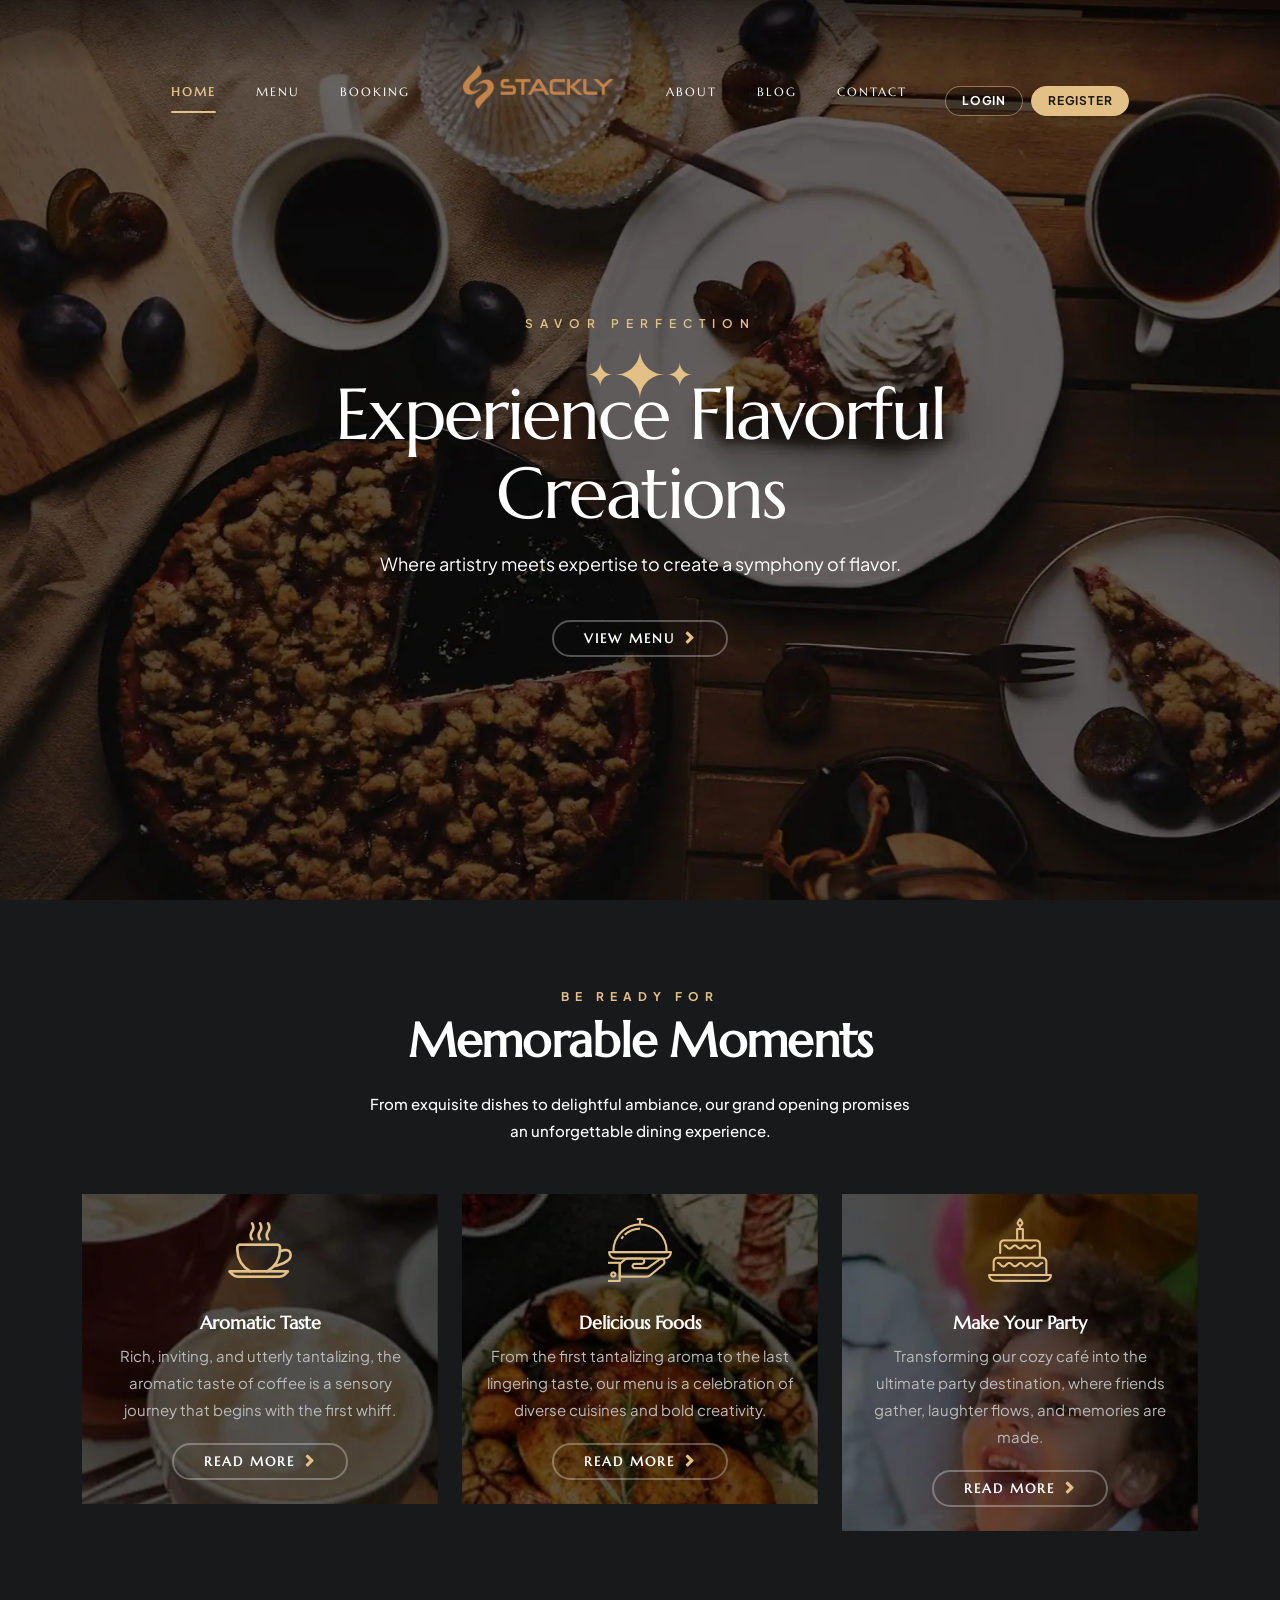
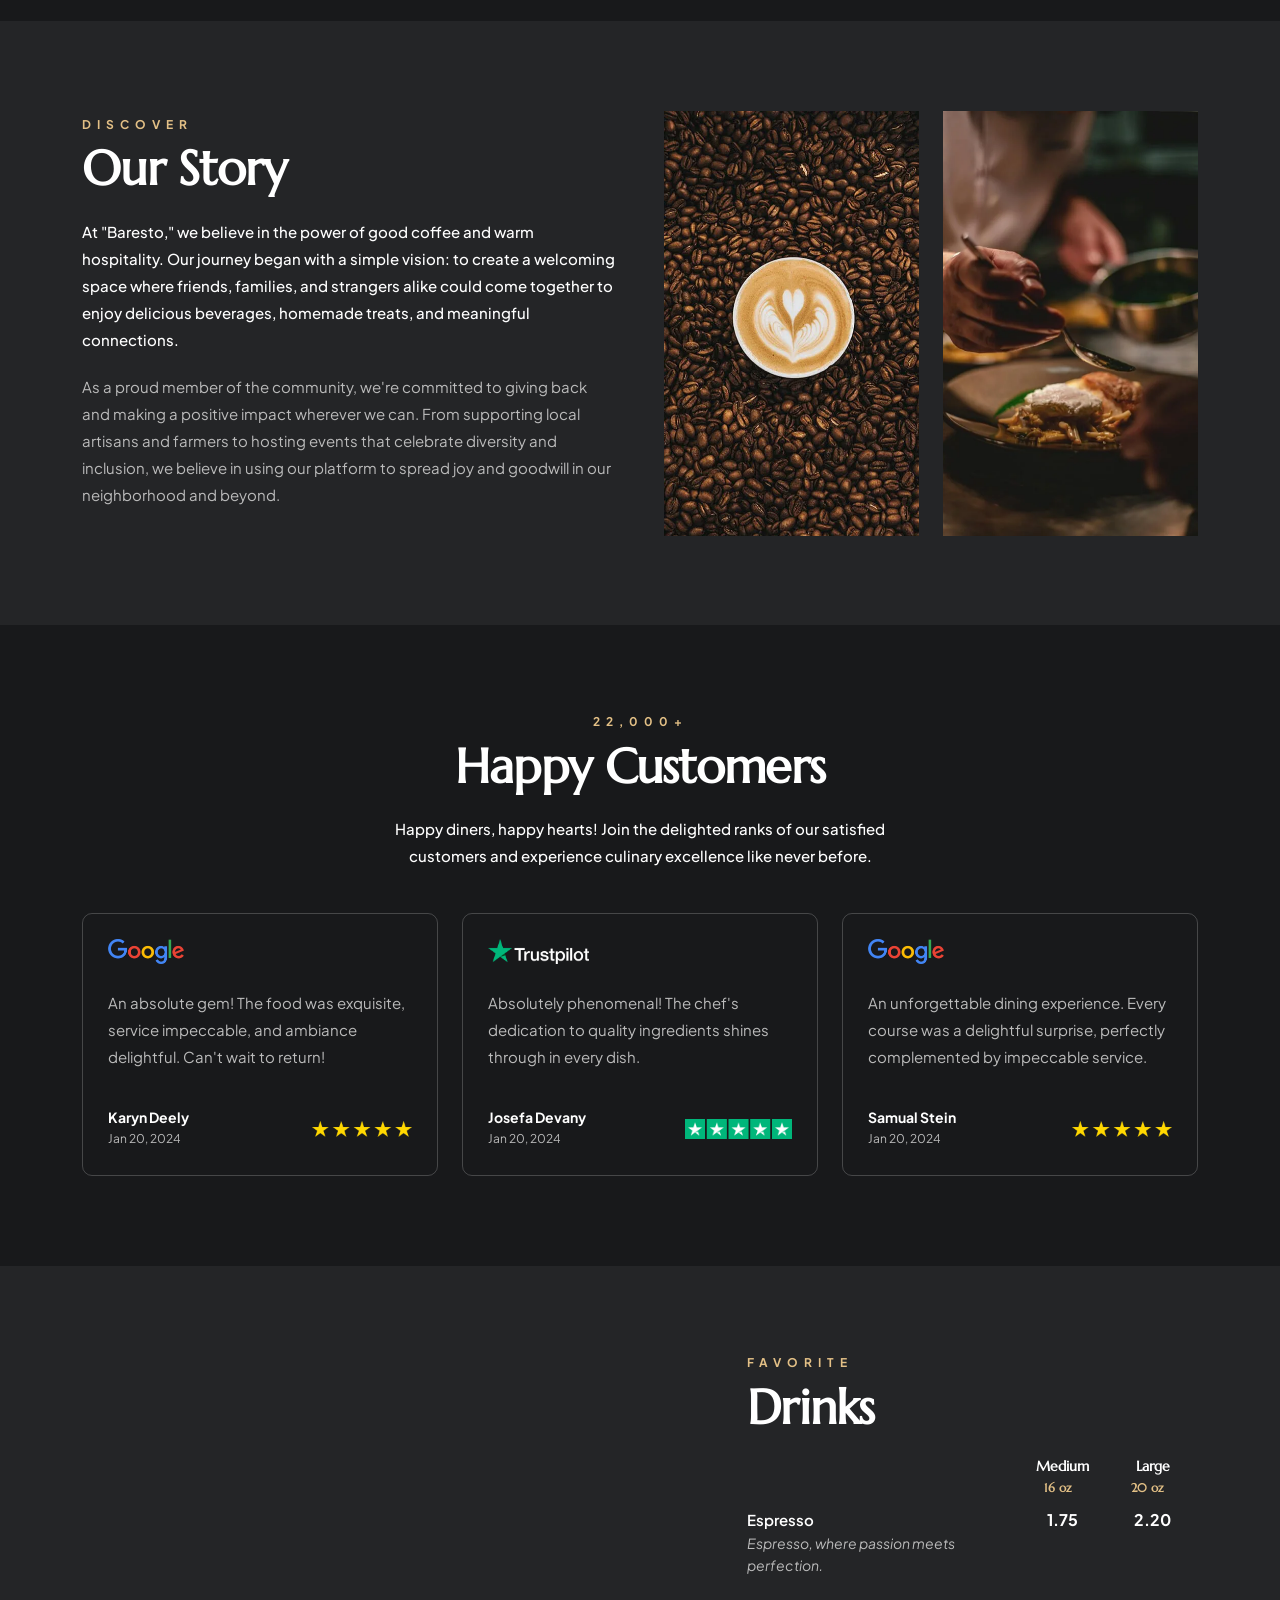
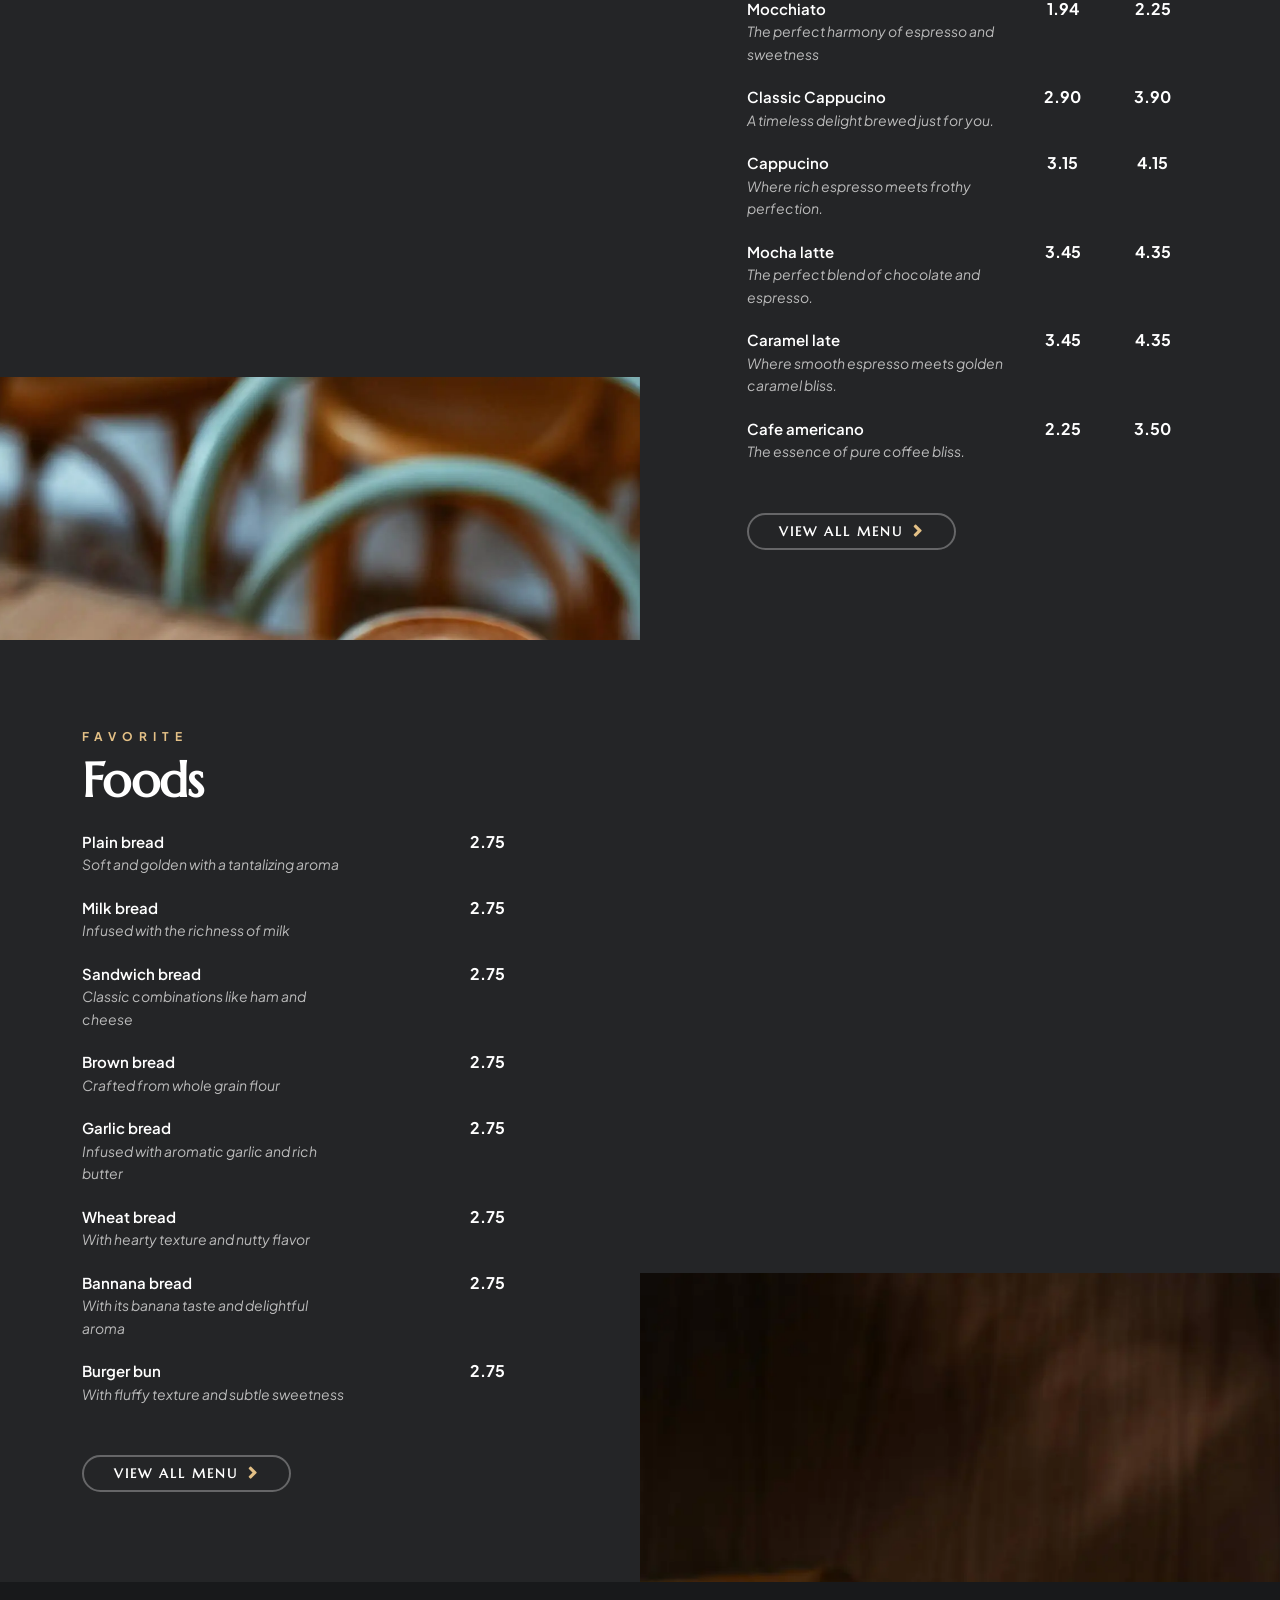
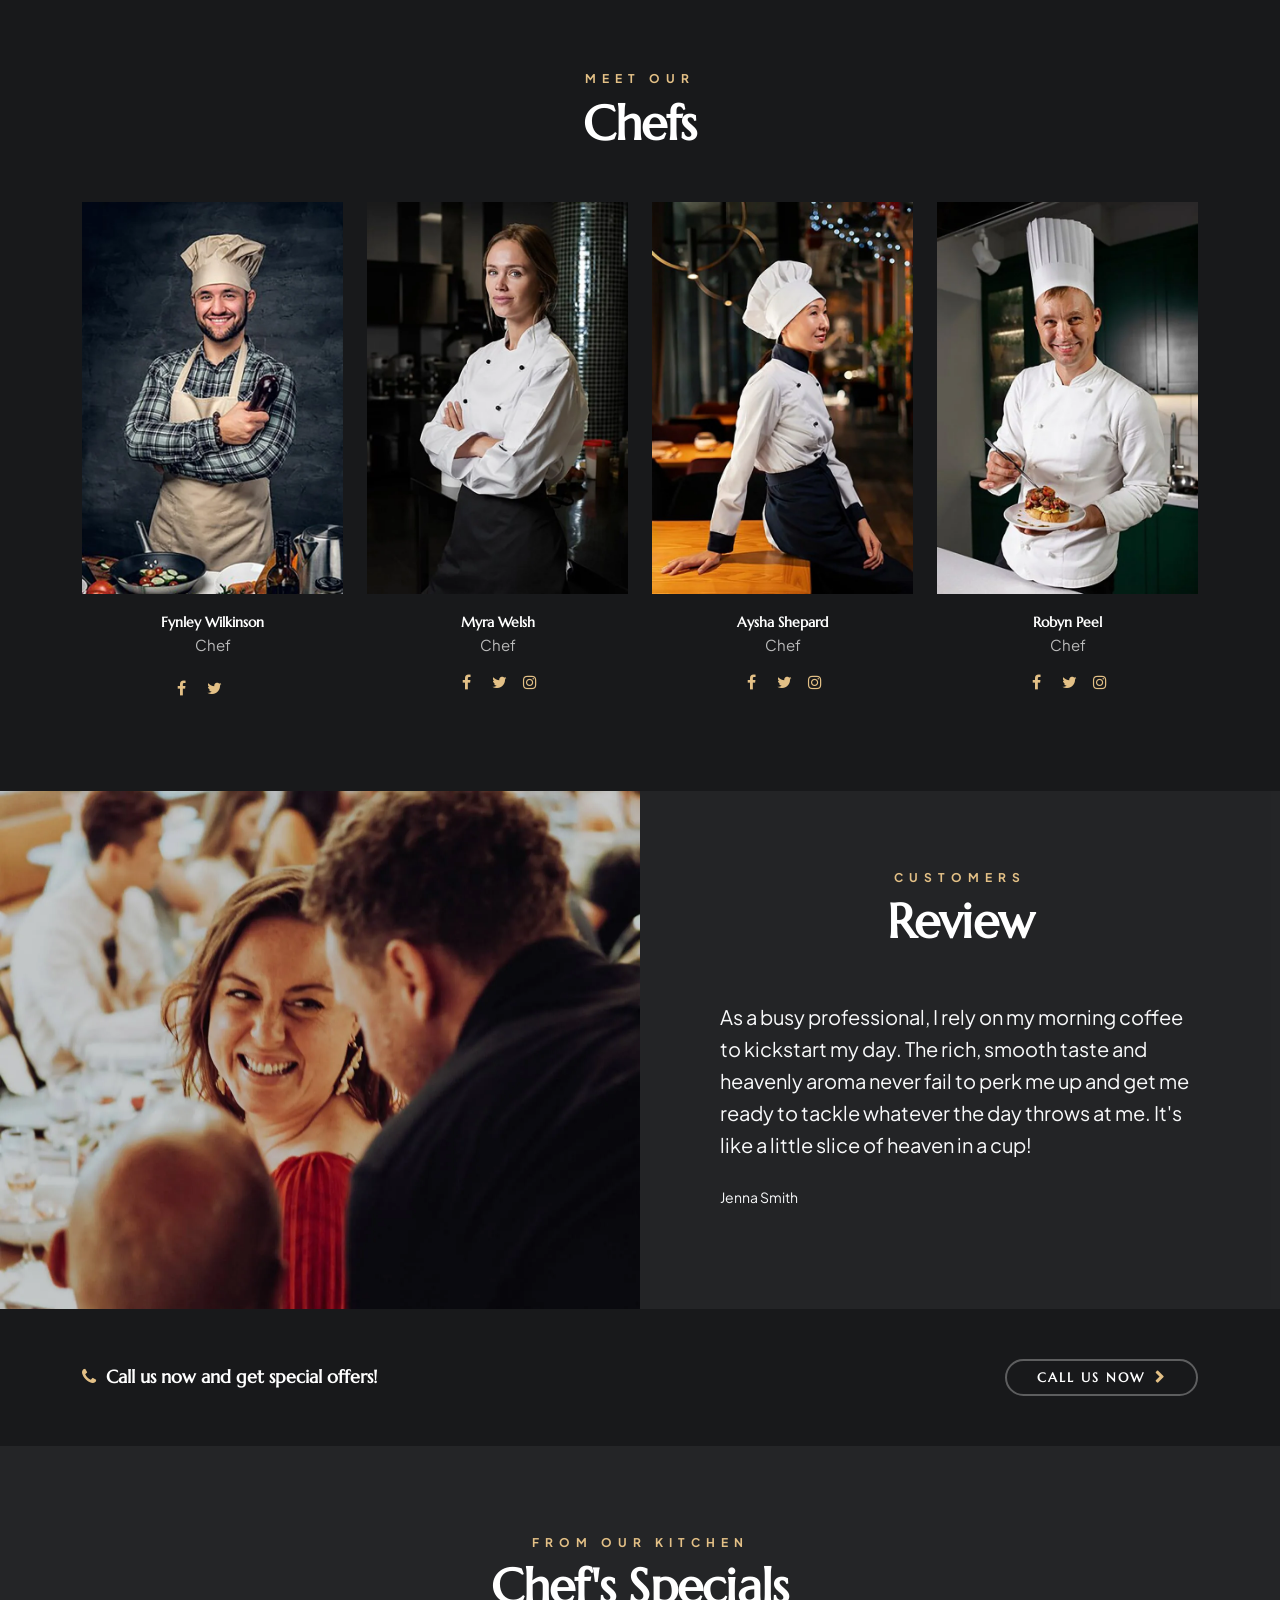
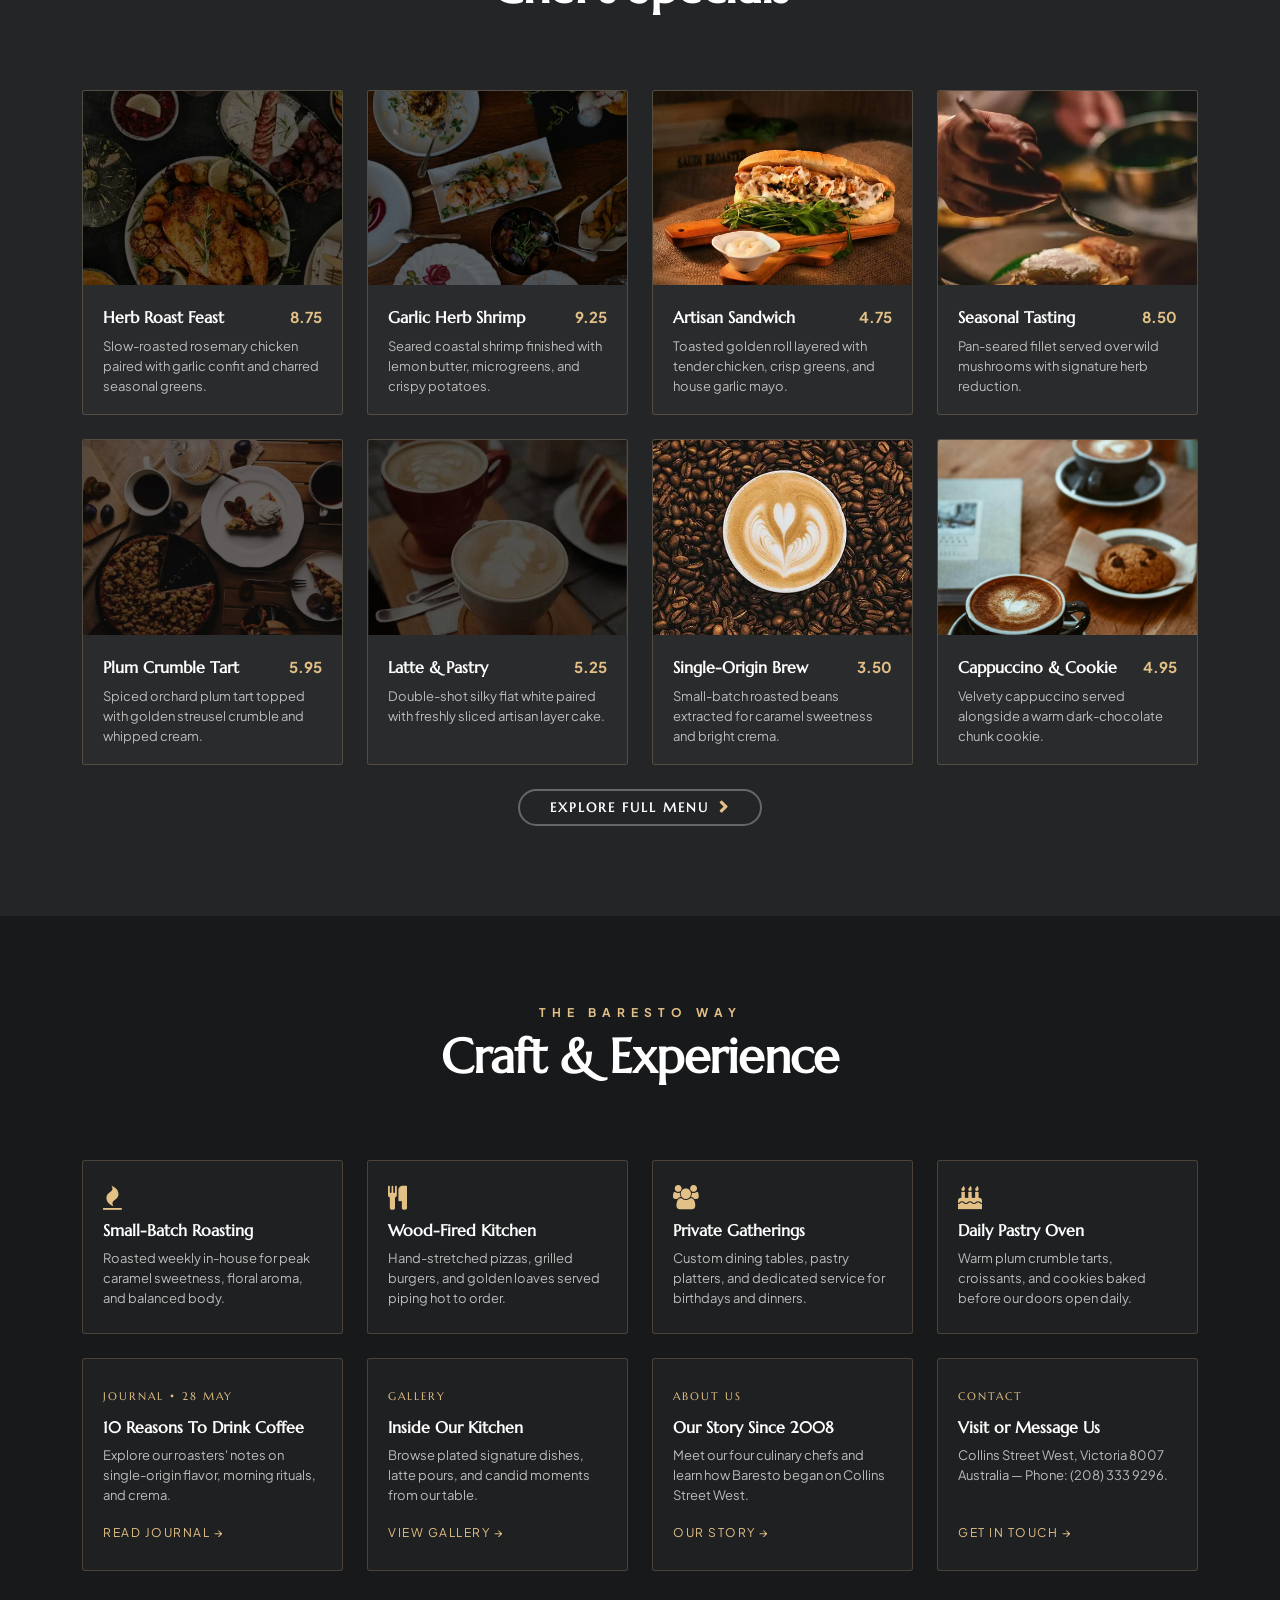
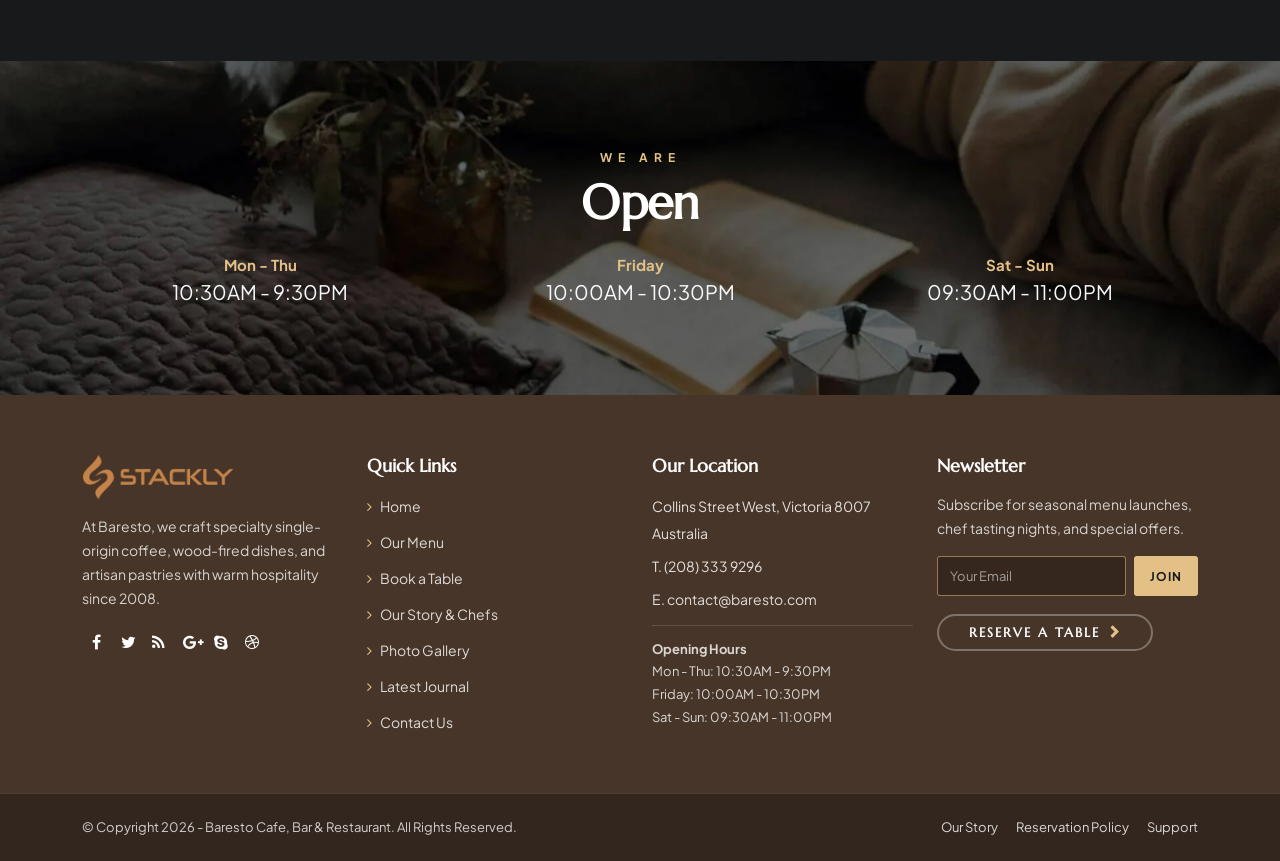
==== index.html @ f7b606c1 "Initial commit: Stackly Restaurant & Cafe website" ====
<!DOCTYPE html><html lang="en"><head>
    <meta charset="utf-8">
    <link rel="icon" href="images/icon.webp" type="image/webp" sizes="16x16">
    <title>Baresto - Cafe, Bar &amp; Restaurant Website Template</title>
    <meta name="viewport" content="width=device-width, initial-scale=1.0">
    <meta name="description" content="">
    <meta name="keywords" content="">
    <meta name="author" content="">

    <!-- CSS Files
    ================================================== -->
    <link rel="stylesheet" href="css/bootstrap.css" type="text/css">
    <link rel="stylesheet" href="css/plugins.css" type="text/css">
    <link rel="stylesheet" href="css/style.css" type="text/css">    
    <link rel="stylesheet" href="css/coloring.css" type="text/css">

    <!-- css for scheme color -->
    <link rel="stylesheet" href="css/cream.css" type="text/css" id="colors">

    <!-- custom css -->
    <link rel="stylesheet" href="css/03_custom.css" type="text/css">

    <!-- Slider Revolution Stylesheet -->
    <link rel="stylesheet" type="text/css" href="css/settings.css">
    <link rel="stylesheet" type="text/css" href="css/layers.css">
    <link rel="stylesheet" type="text/css" href="css/navigation.css">
    <link rel="stylesheet" type="text/css" href="css/rev-settings.css">

    <style>
        .special-card {
            border: 1px solid rgba(227, 192, 134, 0.22);
            background: rgba(255, 255, 255, 0.03);
            border-radius: 3px;
            overflow: hidden;
            height: 100%;
            display: flex;
            flex-direction: column;
        }

        .special-card img {
            width: 100%;
            aspect-ratio: 4 / 3;
            object-fit: cover;
            display: block;
        }

        .special-card .special-body {
            padding: 18px 20px;
            flex: 1;
        }

        .special-card .special-top {
            display: flex;
            justify-content: space-between;
            align-items: baseline;
            gap: 10px;
            margin-bottom: 6px;
        }

        .special-card h4 {
            color: #ffffff;
            font-size: 16px;
            margin: 0;
        }

        .special-card .special-price {
            color: var(--primary-color);
            font-weight: 700;
            font-size: 15px;
            white-space: nowrap;
        }

        .special-card p {
            margin: 0;
            font-size: 13px;
            line-height: 1.55;
        }

        .highlight-card {
            border: 1px solid rgba(227, 192, 134, 0.22);
            background: rgba(255, 255, 255, 0.03);
            border-radius: 3px;
            padding: 24px 20px;
            height: 100%;
            display: flex;
            flex-direction: column;
            justify-content: space-between;
        }

        .highlight-card i {
            font-size: 24px;
            color: var(--primary-color);
            margin-bottom: 12px;
            display: inline-block;
        }

        .highlight-card .highlight-tag {
            font-family: var(--title-font);
            font-size: 11px;
            letter-spacing: 2px;
            text-transform: uppercase;
            color: var(--primary-color);
            margin-bottom: 8px;
        }

        .highlight-card h4 {
            color: #ffffff;
            font-size: 16px;
            margin-bottom: 8px;
        }

        .highlight-card p {
            margin: 0;
            font-size: 13px;
            line-height: 1.55;
        }

        .highlight-card a.highlight-link {
            margin-top: 14px;
            display: inline-block;
            color: var(--primary-color);
            font-size: 12px;
            text-transform: uppercase;
            letter-spacing: 1.5px;
            text-decoration: none;
        }
    </style>

</head>

<body class="dark-scheme">

    <div id="wrapper">

        <!-- header begin -->
        <header class="header_center">

            <div class="container">
                <div class="row">
                    <div class="col-lg-12">
                        <!-- logo begin -->
                        <div id="logo">
                            <a href="index.html">
                                <img class="logo logo_dark_bg" src="images/logo.webp" alt="">
                                <img class="logo logo_light_bg" src="images/logo.webp" alt="">
                            </a>
                        </div>
                        <!-- logo close -->

                        <!-- small button begin -->
                        <span id="menu-btn"></span>
                        <!-- small button close -->

                        <!-- mainmenu begin -->
                        <nav>
                            <ul id="mainmenu">
                                <li><a href="index.html" class="active" aria-current="page">Home</a></li>
                                <li><a href="menu.html">menu</a></li>
                                <li><a href="booking.html">Booking</a></li>
                                <li><a href="about.html">About</a>
                                    <ul>
                                        <li><a href="about.html">About</a></li>
                                        <li><a href="gallery.html">Gallery</a></li>
                                    </ul>
                                </li>
                                <li><a href="blog.html">Blog</a></li>
                                <li><a href="contact.html">Contact</a></li>
                            </ul>
                        </nav>
                        <div class="clearfix"></div>
                    </div>
                    <!-- mainmenu close -->

                </div>
            </div>
        </header>
        <!-- header close -->

        <!-- content begin -->
        <div id="content" class="no-bottom no-top">

            <!-- parallax section -->
            <section id="section-slider" class="fullwidthbanner-container" aria-label="section-slider">
                <div id="revolution-slider">
                    <ul>
                        <li data-transition="fade" data-slotamount="10" data-masterspeed="default" data-thumb="">
                            <!--  BACKGROUND IMAGE -->
                            <img src="images/slide-1.webp" alt="" data-bgposition="center center" data-bgfit="cover" data-bgrepeat="no-repeat" data-bgparallax="10">
                            
                            <div class="tp-caption tp-teaser-1" data-x="center" data-y="160" data-width="none" data-height="none" data-whitespace="nowrap" data-transform_in="y:100px;opacity:0;s:500;e:Power2.easeOut;" data-transform_out="opacity:0;y:-100;s:200;e:Power2.easeInOut;" data-start="500" data-splitin="none" data-splitout="none" data-responsive_offset="on">
                                <span class="id-color-2">Savor Perfection</span>
                            </div>

                            <div class="tp-caption" data-x="center" data-y="200" data-width="" data-height="none" data-whitespace="nowrap" data-transform_in="y:100px;opacity:0;s:500;e:Power2.easeOut;" data-transform_out="opacity:0;y:-100;s:400;e:Power2.easeInOut;" data-start="600" data-splitin="none" data-splitout="none" data-responsive_offset="on">
                                <img src="images/separator.webp" class="img-fluid" alt="">
                            </div>
                            
                            <div class="tp-caption tp-title-1 text-center" data-x="center" data-y="225" data-width="700" data-height="none" data-whitespace="wrap" data-transform_in="y:100px;opacity:0;s:500;e:Power2.easeOut;" data-transform_out="opacity:0;y:-100;s:400;e:Power2.easeInOut;" data-start="600" data-splitin="none" data-splitout="none" data-responsive_offset="on">
                                Experience Flavorful Creations
                            </div>

                            <div class="tp-caption text-center tp-text-1" data-x="center" data-y="400" data-width="600" data-height="none" data-whitespace="wrap" data-transform_in="y:100px;opacity:0;s:500;e:Power2.easeOut;" data-transform_out="opacity:0;y:-100;s:600;e:Power2.easeInOut;" data-start="700">
                                Where artistry meets expertise to create a symphony of flavor.
                            </div>

                            <div class="tp-caption" data-x="center" data-y="470" data-width="none" data-height="none" data-whitespace="nowrap" data-transform_in="y:100px;opacity:0;s:500;e:Power2.easeOut;" data-transform_out="opacity:0;y:-100;s:800;e:Power2.easeInOut;" data-start="800">
                                <a href="404.html" class="btn-line">View Menu</a>
                            </div>
                        </li>

                        <li data-transition="fade" data-slotamount="10" data-masterspeed="default" data-thumb="">
                            <!--  BACKGROUND IMAGE -->
                            <img src="images/slide-2.webp" alt="" data-bgposition="center center" data-bgfit="cover" data-bgrepeat="no-repeat" data-bgparallax="10">
                            
                            <div class="tp-caption tp-teaser-1" data-x="center" data-y="160" data-width="none" data-height="none" data-whitespace="nowrap" data-transform_in="y:100px;opacity:0;s:500;e:Power2.easeOut;" data-transform_out="opacity:0;y:-100;s:200;e:Power2.easeInOut;" data-start="500" data-splitin="none" data-splitout="none" data-responsive_offset="on">
                                <span class="id-color-2">Flavors to Satisfy</span>
                            </div>

                            <div class="tp-caption" data-x="center" data-y="200" data-width="" data-height="none" data-whitespace="nowrap" data-transform_in="y:100px;opacity:0;s:500;e:Power2.easeOut;" data-transform_out="opacity:0;y:-100;s:400;e:Power2.easeInOut;" data-start="600" data-splitin="none" data-splitout="none" data-responsive_offset="on">
                                <img src="images/separator.webp" class="img-fluid" alt="">
                            </div>
                            
                            <div class="tp-caption tp-title-1 text-center" data-x="center" data-y="225" data-width="700" data-height="none" data-whitespace="wrap" data-transform_in="y:100px;opacity:0;s:500;e:Power2.easeOut;" data-transform_out="opacity:0;y:-100;s:400;e:Power2.easeInOut;" data-start="600" data-splitin="none" data-splitout="none" data-responsive_offset="on">
                                Where Flavor Meets Elegance
                            </div>

                            <div class="tp-caption text-center tp-text-1" data-x="center" data-y="400" data-width="600" data-height="none" data-whitespace="wrap" data-transform_in="y:100px;opacity:0;s:500;e:Power2.easeOut;" data-transform_out="opacity:0;y:-100;s:600;e:Power2.easeInOut;" data-start="700">
                                Prepare your palate for an unforgettable dining experience.
                            </div>

                            <div class="tp-caption" data-x="center" data-y="470" data-width="none" data-height="none" data-whitespace="nowrap" data-transform_in="y:100px;opacity:0;s:500;e:Power2.easeOut;" data-transform_out="opacity:0;y:-100;s:800;e:Power2.easeInOut;" data-start="800">
                                <a href="404.html" class="btn-line">View Menu</a>
                            </div>
                        </li>
                        
                    </ul>
                </div>
            </section>
            <!-- parallax section close -->            

            <!-- section begin -->
            <section>
                <div class="container">
                    <div class="row aligns-item-center">
                        <div class="col-lg-6 offset-lg-3">
                            <div class="text-center">
                                <h5 class="uptitle wow fadeInUp">Be ready for</h5>
                                <h2 class="wow fadeInUp">Memorable Moments</h2>
                                <p class="lead wow fadeInUp">From exquisite dishes to delightful ambiance, our grand opening promises an unforgettable dining experience.</p>
                                <div class="spacer-single"></div>               
                            </div>                            
                        </div>                        
                    </div>

                    <div class="row g-4 text-center">
                        <div class="col-lg-4 wow fadeInRight">
                            <div class="p-4 jarallax" data-jarallax="" data-speed="0.1">
                                <img src="images/1.webp" class="jarallax-img" alt="">
                                <img src="images/icon-1.webp" alt="">
                                <div class="spacer-single"></div>
                                <h3>Aromatic Taste</h3>
                                <p>Rich, inviting, and utterly tantalizing, the aromatic taste of coffee is a sensory journey that begins with the first whiff.</p>
                                <a href="404.html" class="btn-line">Read More</a>
                            </div>
                        </div>

                        <div class="col-lg-4 wow fadeInRight" data-wow-delay=".1s">
                            <div class="p-4 jarallax" data-jarallax="" data-speed="0.1">
                                <img src="images/2.webp" class="jarallax-img" alt="">
                                <img src="images/icon-2.webp" alt="">
                                <div class="spacer-single"></div>
                                <h3>Delicious Foods</h3>
                                <p>From the first tantalizing aroma to the last lingering taste, our menu is a celebration of diverse cuisines and bold creativity. </p>
                                <a href="404.html" class="btn-line">Read More</a>
                            </div>
                        </div>

                        <div class="col-lg-4 wow fadeInRight" data-wow-delay=".2s">
                            <div class="p-4 jarallax" data-jarallax="" data-speed="0.1">
                                <img src="images/3.webp" class="jarallax-img" alt="">
                                <img src="images/icon-3.webp" alt="">
                                <div class="spacer-single"></div>
                                <h3>Make Your Party</h3>
                                <p>Transforming our cozy café into the ultimate party destination, where friends gather, laughter flows, and memories are made.</p>
                                <a href="404.html" class="btn-line">Read More</a>
                            </div>
                        </div>
                    </div>
                </div>
            </section>
            <!-- section close -->            

            <section data-bgcolor="rgba(255, 255, 255, .05)">
                <div class="container">
                    <div class="row gx-5 align-items-center">
                        <div class="col-lg-6">
                            <h5 class="uptitle wow fadeInUp">Discover</h5>
                            <h2 class="wow fadeInUp">Our Story</h2>
                            <p class="lead wow fadeInUp">At "Baresto," we believe in the power of good coffee and warm hospitality. Our journey began with a simple vision: to create a welcoming space where friends, families, and strangers alike could come together to enjoy delicious beverages, homemade treats, and meaningful connections.</p>

                            <p class="wow fadeInUp">As a proud member of the community, we're committed to giving back and making a positive impact wherever we can. From supporting local artisans and farmers to hosting events that celebrate diversity and inclusion, we believe in using our platform to spread joy and goodwill in our neighborhood and beyond.</p>
                        </div>

                        <div class="col-lg-6">
                            <div class="row">
                                <div class="col-6">
                                    <img src="images/4.webp" class="img-fluid wow zoomIn" alt="">
                                </div>
                                <div class="col-6">
                                    <img src="images/5.webp" class="img-fluid wow zoomIn" alt="">
                                </div>
                            </div>
                        </div>   
                    </div>
                </div>
            </section>

            <section>
                <div class="container">
                    <div class="row g-4">
                        <div class="col-lg-6 offset-lg-3 text-center">
                            <h5 class="uptitle wow fadeInUp">22,000+</h5>
                            <h2 class="wow fadeInUp">Happy Customers</h2>
                            <p class="lead wow fadeInUp">Happy diners, happy hearts! Join the delighted ranks of our satisfied customers and experience culinary excellence like never before.</p>
                        </div>
                        <div class="col-lg-4 wow fadeInRight" data-wow-delay="0s">
                            <div class="de-review-app h-100">
                                <div class="d-logo">
                                    <img src="images/google.webp" class="" alt="">
                                </div>
                                <div class="d-testi">
                                    An absolute gem! The food was exquisite, service impeccable, and ambiance delightful. Can't wait to return!
                                </div>
                                <div class="d-testi-by">Karyn Deely<span>Jan 20, 2024</span></div>
                                <div class="d-stars">
                                    <img src="images/google-stars.webp" class="" alt="">
                                </div>
                            </div>
                        </div>

                        <div class="col-lg-4 wow fadeInRight" data-wow-delay=".1s">
                            <div class="de-review-app h-100">
                                <div class="d-logo">
                                    <img src="images/trustpilot.webp" class="" alt="">
                                </div>
                                <div class="d-testi">
                                    Absolutely phenomenal! The chef's dedication to quality ingredients shines through in every dish.
                                </div>
                                <div class="d-testi-by">Josefa Devany<span>Jan 20, 2024</span></div>
                                <div class="d-stars">
                                    <img src="images/trustpilot-stars.webp" class="" alt="">
                                </div>
                            </div>
                        </div>

                        <div class="col-lg-4 wow fadeInRight" data-wow-delay=".2s">
                            <div class="de-review-app h-100">
                                <div class="d-logo">
                                    <img src="images/google.webp" class="" alt="">
                                </div>
                                <div class="d-testi">
                                    An unforgettable dining experience. Every course was a delightful surprise, perfectly complemented by impeccable service.
                                </div>
                                <div class="d-testi-by">Samual Stein<span>Jan 20, 2024</span></div>
                                <div class="d-stars">
                                    <img src="images/google-stars.webp" class="" alt="">
                                </div>
                            </div>
                        </div>
                    </div>
                </div>
            </section>

            <section class="position-relative" data-bgcolor="rgba(255, 255, 255, .05)">
                <div class="container">
                    <div class="row align-items-center wow fadeInUp">
                        <div class="col-lg-5 offset-lg-7">
                            <h5 class="uptitle">Favorite</h5>
                            <h2>Drinks</h2>

                            <div class="menu-item thead">
                                <div class="c1"></div>
                                <div class="c2">Medium<span>16 oz</span></div>
                                <div class="c3">Large<span>20 oz</span></div>
                            </div>


                            <div class="menu-item">
                                <div class="c1">Espresso<span>Espresso, where passion meets perfection.</span></div>
                                <div class="c2">1.75</div>
                                <div class="c3">2.20</div>
                            </div>


                            <div class="menu-item">
                                <div class="c1">Mocchiato<span>The perfect harmony of espresso and sweetness</span></div>
                                <div class="c2">1.94</div>
                                <div class="c3">2.25</div>
                            </div>

                            <div class="menu-item">
                                <div class="c1">Classic Cappucino<span>A timeless delight brewed just for you.</span></div>
                                <div class="c2">2.90</div>
                                <div class="c3">3.90</div>
                            </div>


                            <div class="menu-item">
                                <div class="c1">Cappucino<span>Where rich espresso meets frothy perfection.</span></div>
                                <div class="c2">3.15</div>
                                <div class="c3">4.15</div>
                            </div>


                            <div class="menu-item">
                                <div class="c1">Mocha latte<span>The perfect blend of chocolate and espresso.</span></div>
                                <div class="c2">3.45</div>
                                <div class="c3">4.35</div>
                            </div>


                            <div class="menu-item">
                                <div class="c1">Caramel late<span>Where smooth espresso meets golden caramel bliss.</span></div>
                                <div class="c2">3.45</div>
                                <div class="c3">4.35</div>
                            </div>


                            <div class="menu-item">
                                <div class="c1">Cafe americano<span>The essence of pure coffee bliss.</span></div>
                                <div class="c2">2.25</div>
                                <div class="c3">3.50</div>
                            </div>

                            <div class="spacer-single"></div>

                            <a href="404.html" class="btn-line">View All Menu</a>
                        </div>
                    </div>
                </div>

                <div class="image-container col-lg-6 h-100 top-0 jarallax" data-speed="-.2">
                    <img src="images/bg-side-1.webp" class="jarallax-img" alt="">
                </div>
            </section>

            <section class="position-relative" data-bgcolor="rgba(255, 255, 255, .05)">
                <div class="container">
                    <div class="row align-items-center wow fadeInUp">
                        <div class="col-lg-5">
                            <h5 class="uptitle">Favorite</h5>
                            <h2>Foods</h2>

                            <div class="menu-item">
                                <div class="c1">Plain bread<span>Soft and golden with a tantalizing aroma</span></div>
                                <div class="c2"></div>
                                <div class="c3">2.75</div>
                            </div>


                            <div class="menu-item">
                                <div class="c1">Milk bread<span>Infused with the richness of milk</span></div>
                                <div class="c2"></div>
                                <div class="c3">2.75</div>
                            </div>


                            <div class="menu-item">
                                <div class="c1">Sandwich bread<span>Classic combinations like ham and cheese</span></div>
                                <div class="c2"></div>
                                <div class="c3">2.75</div>
                            </div>


                            <div class="menu-item">
                                <div class="c1">Brown bread<span>Crafted from whole grain flour</span></div>
                                <div class="c2"></div>
                                <div class="c3">2.75</div>
                            </div>


                            <div class="menu-item">
                                <div class="c1">Garlic bread<span>Infused with aromatic garlic and rich butter</span></div>
                                <div class="c2"></div>
                                <div class="c3">2.75</div>
                            </div>


                            <div class="menu-item">
                                <div class="c1">Wheat bread<span>With hearty texture and nutty flavor</span></div>
                                <div class="c2"></div>
                                <div class="c3">2.75</div>
                            </div>


                            <div class="menu-item">
                                <div class="c1">Bannana bread<span>With its banana taste and delightful aroma</span></div>
                                <div class="c2"></div>
                                <div class="c3">2.75</div>
                            </div>

                            <div class="menu-item">
                                <div class="c1">Burger bun<span>With fluffy texture and subtle sweetness</span></div>
                                <div class="c2"></div>
                                <div class="c3">2.75</div>
                            </div>

                            <div class="spacer-single"></div>

                            <a href="404.html" class="btn-line">View All Menu</a>
                        </div>
                    </div>
                </div>

                <div class="image-container col-lg-6 offset-lg-6 h-100 top-0 jarallax" data-speed="-.2">
                    <img src="images/bg-side-2.webp" class="jarallax-img" alt="">
                </div>
            </section>

            <section>
                <div class="container">
                    <div class="row">
                        <div class="col-lg-12">
                            <div class="text-center">
                                <h5 class="uptitle wow fadeInUp">Meet Our</h5>
                                <h2 class="wow fadeInUp">Chefs</h2>
                                <div class="spacer-single"></div>
                            </div>
                        </div>
                        <div class="col-lg-3 col-md-6 text-center mb-sm-20 wow fadeInRight" data-wow-delay="0s">
                            <div class="position-relative overflow-hidden mb20">
                                <img src="images/1_1.webp" class="img-fluid position-relative z-index-1000" alt="">
                            </div>
                            <h4 class="mb-0">Fynley Wilkinson</h4>
                            <div>Chef</div>
                            <div class="social-icons s2 mt-2">
                                <a href="404.html"><i class="fa fa-facebook"></i></a>
                                <a href="404.html"><i class="fa fa-twitter"></i></a>
                                <a href="404.html"><i class="fa fa-discord"></i></a>
                            </div>
                        </div>

                        <div class="col-lg-3 col-md-6 text-center mb-sm-20 wow fadeInRight" data-wow-delay=".1s">
                            <div class="position-relative overflow-hidden mb20">
                                <img src="images/2_1.webp" class="img-fluid position-relative z-index-1000" alt="">
                            </div>
                            <h4 class="mb-0">Myra Welsh</h4>
                            <div>Chef</div>
                            <div class="social-icons s2 mt-2">
                                <a href="404.html"><i class="fa fa-facebook"></i></a>
                                <a href="404.html"><i class="fa fa-twitter"></i></a>
                                <a href="404.html"><i class="fa fa-instagram"></i></a>
                            </div>
                        </div>

                        <div class="col-lg-3 col-md-6 text-center mb-sm-20 wow fadeInRight" data-wow-delay=".2s">
                            <div class="position-relative overflow-hidden mb20">
                                <img src="images/3_1.webp" class="img-fluid position-relative z-index-1000" alt="">
                            </div>
                            <h4 class="mb-0">Aysha Shepard</h4>
                            <div>Chef</div>
                            <div class="social-icons s2 mt-2">
                                <a href="404.html"><i class="fa fa-facebook"></i></a>
                                <a href="404.html"><i class="fa fa-twitter"></i></a>
                                <a href="404.html"><i class="fa fa-instagram"></i></a>
                            </div>
                        </div>

                        <div class="col-lg-3 col-md-6 text-center mb-sm-20 wow fadeInRight" data-wow-delay=".3s">
                            <div class="position-relative overflow-hidden mb20">
                                <img src="images/4_1.webp" class="img-fluid position-relative z-index-1000" alt="">
                                <div class="position-absolute start-0 bottom-0 bg-color-3 w-100 h-75 rounded-30"></div>
                            </div>
                            <h4 class="mb-0">Robyn Peel</h4>
                            <div>Chef</div>
                            <div class="social-icons s2 mt-2">
                                <a href="404.html"><i class="fa fa-facebook"></i></a>
                                <a href="404.html"><i class="fa fa-twitter"></i></a>
                                <a href="404.html"><i class="fa fa-instagram"></i></a>
                            </div>
                        </div>
                    </div>
                </div>
            </section>

            <section class="side-bg no-top no-bottom text-light" aria-label="section" data-bgcolor="rgba(255, 255, 255, .05)">
                <div class="col-lg-6 pull-right image-container jarallax">
                    <img src="images/bg-side-3.webp" class="jarallax-img" alt="">
                </div>

                <div class="container-fluid">
                    <div class="row-fluid">
                        <div class="col-lg-6 offset-lg-6">
                            <div class="padding80">
                                <div class="text-center">
                                    <h5 class="uptitle wow fadeInUp">Customers</h5>
                                    <h2 class="wow fadeInUp">Review</h2>
                                    <div class="spacer-single"></div>
                                </div>
                                <blockquote>
                                    As a busy professional, I rely on my morning coffee to kickstart my day. The rich, smooth taste and heavenly aroma never fail to perk me up and get me ready to tackle whatever the day throws at me. It's like a little slice of heaven in a cup!
                                    <span>Jenna Smith</span>
                                </blockquote>
                            </div>
                        </div>
                    </div>
                </div>
            </section>

            <!-- section begin -->
            <section id="cta" aria-label="cta" class="call-to-action">
                <div class="container">
                    <div class="row g-4 align-items-center">
                        <div class="col-lg-9 text-lg-start text-sm-center wow fadeIn">
                            <h3><i class="id-color fa fa-phone mr10"></i>Call us now and get special offers!</h3>
                        </div>

                        <div class="col-lg-3 text-lg-end text-sm-center wow fadeIn" data-wow-delay=".2s">
                            <a href="404.html" class="btn-line">Call Us Now</a>
                        </div>
                    </div>
                </div>
            </section>
            <!-- section close -->

            <!-- chef specials section begin -->
            <section data-bgcolor="rgba(255, 255, 255, .05)">
                <div class="container">
                    <div class="row g-4">
                        <div class="col-lg-12 text-center">
                            <h5 class="uptitle">From Our Kitchen</h5>
                            <h2>Chef's Specials</h2>
                            <div class="spacer-single"></div>
                        </div>

                        <div class="col-lg-3 col-md-6">
                            <div class="special-card">
                                <img src="images/2.webp" alt="Herb-Roasted Chicken Feast">
                                <div class="special-body">
                                    <div class="special-top">
                                        <h4>Herb Roast Feast</h4>
                                        <span class="special-price">8.75</span>
                                    </div>
                                    <p>Slow-roasted rosemary chicken paired with garlic confit and charred seasonal greens.</p>
                                </div>
                            </div>
                        </div>

                        <div class="col-lg-3 col-md-6">
                            <div class="special-card">
                                <img src="images/slide-2.webp" alt="Garlic Herb Shrimp">
                                <div class="special-body">
                                    <div class="special-top">
                                        <h4>Garlic Herb Shrimp</h4>
                                        <span class="special-price">9.25</span>
                                    </div>
                                    <p>Seared coastal shrimp finished with lemon butter, microgreens, and crispy potatoes.</p>
                                </div>
                            </div>
                        </div>

                        <div class="col-lg-3 col-md-6">
                            <div class="special-card">
                                <img src="images/bg-side-2.webp" alt="Crispy Chicken Baguette">
                                <div class="special-body">
                                    <div class="special-top">
                                        <h4>Artisan Sandwich</h4>
                                        <span class="special-price">4.75</span>
                                    </div>
                                    <p>Toasted golden roll layered with tender chicken, crisp greens, and house garlic mayo.</p>
                                </div>
                            </div>
                        </div>

                        <div class="col-lg-3 col-md-6">
                            <div class="special-card">
                                <img src="images/5.webp" alt="Chef's Seasonal Plate">
                                <div class="special-body">
                                    <div class="special-top">
                                        <h4>Seasonal Tasting</h4>
                                        <span class="special-price">8.50</span>
                                    </div>
                                    <p>Pan-seared fillet served over wild mushrooms with signature herb reduction.</p>
                                </div>
                            </div>
                        </div>

                        <div class="col-lg-3 col-md-6">
                            <div class="special-card">
                                <img src="images/slide-1.webp" alt="Warm Plum Crumble Tart">
                                <div class="special-body">
                                    <div class="special-top">
                                        <h4>Plum Crumble Tart</h4>
                                        <span class="special-price">5.95</span>
                                    </div>
                                    <p>Spiced orchard plum tart topped with golden streusel crumble and whipped cream.</p>
                                </div>
                            </div>
                        </div>

                        <div class="col-lg-3 col-md-6">
                            <div class="special-card">
                                <img src="images/1.webp" alt="Signature Morning Pairing">
                                <div class="special-body">
                                    <div class="special-top">
                                        <h4>Latte &amp; Pastry</h4>
                                        <span class="special-price">5.25</span>
                                    </div>
                                    <p>Double-shot silky flat white paired with freshly sliced artisan layer cake.</p>
                                </div>
                            </div>
                        </div>

                        <div class="col-lg-3 col-md-6">
                            <div class="special-card">
                                <img src="images/4.webp" alt="House Single-Origin Espresso">
                                <div class="special-body">
                                    <div class="special-top">
                                        <h4>Single-Origin Brew</h4>
                                        <span class="special-price">3.50</span>
                                    </div>
                                    <p>Small-batch roasted beans extracted for caramel sweetness and bright crema.</p>
                                </div>
                            </div>
                        </div>

                        <div class="col-lg-3 col-md-6">
                            <div class="special-card">
                                <img src="images/bg-side-1.webp" alt="Cookie and Cappuccino">
                                <div class="special-body">
                                    <div class="special-top">
                                        <h4>Cappuccino &amp; Cookie</h4>
                                        <span class="special-price">4.95</span>
                                    </div>
                                    <p>Velvety cappuccino served alongside a warm dark-chocolate chunk cookie.</p>
                                </div>
                            </div>
                        </div>

                        <div class="col-lg-12 text-center mt-4">
                            <a href="404.html" class="btn-line">Explore Full Menu</a>
                        </div>
                    </div>
                </div>
            </section>
            <!-- chef specials section close -->

            <!-- dining highlights section begin -->
            <section id="section-highlights">
                <div class="container">
                    <div class="row g-4">
                        <div class="col-lg-12 text-center">
                            <h5 class="uptitle">The Baresto Way</h5>
                            <h2>Craft &amp; Experience</h2>
                            <div class="spacer-single"></div>
                        </div>

                        <div class="col-lg-3 col-md-6">
                            <div class="highlight-card">
                                <div>
                                    <i class="fa fa-fire"></i>
                                    <h4>Small-Batch Roasting</h4>
                                    <p>Roasted weekly in-house for peak caramel sweetness, floral aroma, and balanced body.</p>
                                </div>
                            </div>
                        </div>

                        <div class="col-lg-3 col-md-6">
                            <div class="highlight-card">
                                <div>
                                    <i class="fa fa-cutlery"></i>
                                    <h4>Wood-Fired Kitchen</h4>
                                    <p>Hand-stretched pizzas, grilled burgers, and golden loaves served piping hot to order.</p>
                                </div>
                            </div>
                        </div>

                        <div class="col-lg-3 col-md-6">
                            <div class="highlight-card">
                                <div>
                                    <i class="fa fa-users"></i>
                                    <h4>Private Gatherings</h4>
                                    <p>Custom dining tables, pastry platters, and dedicated service for birthdays and dinners.</p>
                                </div>
                            </div>
                        </div>

                        <div class="col-lg-3 col-md-6">
                            <div class="highlight-card">
                                <div>
                                    <i class="fa fa-birthday-cake"></i>
                                    <h4>Daily Pastry Oven</h4>
                                    <p>Warm plum crumble tarts, croissants, and cookies baked before our doors open daily.</p>
                                </div>
                            </div>
                        </div>

                        <div class="col-lg-3 col-md-6">
                            <div class="highlight-card">
                                <div>
                                    <div class="highlight-tag">Journal • 28 MAY</div>
                                    <h4>10 Reasons To Drink Coffee</h4>
                                    <p>Explore our roasters' notes on single-origin flavor, morning rituals, and crema.</p>
                                </div>
                                <a href="blog.html" class="highlight-link">Read Journal &rarr;</a>
                            </div>
                        </div>

                        <div class="col-lg-3 col-md-6">
                            <div class="highlight-card">
                                <div>
                                    <div class="highlight-tag">Gallery</div>
                                    <h4>Inside Our Kitchen</h4>
                                    <p>Browse plated signature dishes, latte pours, and candid moments from our table.</p>
                                </div>
                                <a href="gallery.html" class="highlight-link">View Gallery &rarr;</a>
                            </div>
                        </div>

                        <div class="col-lg-3 col-md-6">
                            <div class="highlight-card">
                                <div>
                                    <div class="highlight-tag">About Us</div>
                                    <h4>Our Story Since 2008</h4>
                                    <p>Meet our four culinary chefs and learn how Baresto began on Collins Street West.</p>
                                </div>
                                <a href="about.html" class="highlight-link">Our Story &rarr;</a>
                            </div>
                        </div>

                        <div class="col-lg-3 col-md-6">
                            <div class="highlight-card">
                                <div>
                                    <div class="highlight-tag">Contact</div>
                                    <h4>Visit or Message Us</h4>
                                    <p>Collins Street West, Victoria 8007 Australia — Phone: (208) 333 9296.</p>
                                </div>
                                <a href="contact.html" class="highlight-link">Get in Touch &rarr;</a>
                            </div>
                        </div>
                    </div>
                </div>
            </section>
            <!-- dining highlights section close -->

            <section id="section-title-1" class="text-light jarallax">
                <img src="images/bg-6.webp" class="jarallax-img" alt="">
                <div class="container">
                    <div class="row">
                        <div class="col-lg-12">
                            <div class="text-center">
                                <h5 class="uptitle wow fadeInUp">We are</h5>
                                <h2 class="wow fadeInUp">Open</h2>
                            </div>
                        </div>
                        <div class="col-lg-4 wow fadeInRight" data-wow-delay="0s">
                            <div class="text-center">
                                <span class="id-color-2 bold">Mon - Thu</span>
                                <div class="fs20">10:30AM - 9:30PM</div>
                            </div>
                        </div>
                        <div class="col-lg-4 wow fadeInRight" data-wow-delay=".1s">
                            <div class="text-center">
                                <span class="id-color-2 bold">Friday</span>
                                <div class="fs20">10:00AM - 10:30PM</div>
                            </div>
                        </div>
                        <div class="col-lg-4 wow fadeInRight" data-wow-delay=".2s">
                            <div class="text-center">
                                <span class="id-color-2 bold">Sat - Sun</span>
                                <div class="fs20">09:30AM - 11:00PM</div>
                            </div>
                        </div>
                    </div>
                </div>
            </section>

        </div>


        <!-- footer begin -->
        <footer>
            <div class="container">
                <div class="row g-4">
                    <div class="col-lg-3 col-md-6 sm-text-center">
                        <img class="logo" src="images/logo.webp" alt="Baresto">
                        <p class="footer-desc">At Baresto, we craft specialty single-origin coffee, wood-fired dishes, and artisan pastries with warm hospitality since 2008.</p>
                        <div class="social-icons">
                            <a href="404.html"><i class="fa fa-facebook fa-lg"></i></a>
                            <a href="404.html"><i class="fa fa-twitter fa-lg"></i></a>
                            <a href="404.html"><i class="fa fa-rss fa-lg"></i></a>
                            <a href="404.html"><i class="fa fa-google-plus fa-lg"></i></a>
                            <a href="404.html"><i class="fa fa-skype fa-lg"></i></a>
                            <a href="404.html"><i class="fa fa-dribbble fa-lg"></i></a>
                        </div>
                    </div>

                    <div class="col-lg-3 col-md-6 sm-text-center">
                        <h3>Quick Links</h3>
                        <ul class="footer-links">
                            <li><a href="index.html">Home</a></li>
                            <li><a href="menu.html">Our Menu</a></li>
                            <li><a href="booking.html">Book a Table</a></li>
                            <li><a href="about.html">Our Story &amp; Chefs</a></li>
                            <li><a href="gallery.html">Photo Gallery</a></li>
                            <li><a href="blog.html">Latest Journal</a></li>
                            <li><a href="contact.html">Contact Us</a></li>
                        </ul>
                    </div>

                    <div class="col-lg-3 col-md-6 sm-text-center footer-contact">
                        <h3>Our Location</h3>
                        <p>Collins Street West, Victoria 8007 Australia</p>
                        <p>T. (208) 333 9296</p>
                        <p>E. <a href="mailto:contact@baresto.com">contact@baresto.com</a></p>
                        <div class="footer-hours">
                            <strong>Opening Hours</strong><br>
                            Mon - Thu: 10:30AM - 9:30PM<br>
                            Friday: 10:00AM - 10:30PM<br>
                            Sat - Sun: 09:30AM - 11:00PM
                        </div>
                    </div>

                    <div class="col-lg-3 col-md-6 sm-text-center">
                        <h3>Newsletter</h3>
                        <p class="footer-desc">Subscribe for seasonal menu launches, chef tasting nights, and special offers.</p>
                        <form class="footer-newsletter" action="#" method="post">
                            <input type="email" placeholder="Your Email" required>
                            <button type="submit">Join</button>
                        </form>
                        <div class="footer-newsletter-msg" role="status" aria-live="polite"></div>
                        <a href="404.html" class="btn-line mt-2">Reserve a Table</a>
                    </div>
                </div>
            </div>

            <div class="subfooter">
                <div class="container">
                    <div class="row align-items-center">
                        <div class="col-md-6 sm-text-center">
                            &copy; Copyright 2026 - Baresto Cafe, Bar &amp; Restaurant. All Rights Reserved.
                        </div>
                        <div class="col-md-6 text-md-end sm-text-center subfooter-links">
                            <a href="about.html">Our Story</a>
                            <a href="booking.html">Reservation Policy</a>
                            <a href="contact.html">Support</a>
                        </div>
                    </div>
                </div>
            </div>
        </footer>
        <!-- footer close -->

        <div id="preloader">
            <div class="preloader1"></div>
        </div>
    </div>


    <!-- Javascript Files
    ================================================== -->
    <script src="js/plugins.js"></script>
    <script src="js/designesia.js"></script>

    <!-- RS5.0 Core JS Files -->
    <script src="js/jquery.themepunch.tools.min.js"></script>
    <script src="js/jquery.themepunch.revolution.min.js"></script>

    <!-- RS5.0 Extensions Files -->
    <script src="js/revolution.extension.video.min.js"></script>
    <script src="js/revolution.extension.slideanims.min.js"></script>
    <script src="js/revolution.extension.layeranimation.min.js"></script>
    <script src="js/revolution.extension.navigation.min.js"></script>
    <script src="js/revolution.extension.actions.min.js"></script>
    <script src="js/revolution.extension.kenburn.min.js"></script>
    <script src="js/revolution.extension.migration.min.js"></script>
    <script src="js/revolution.extension.parallax.min.js"></script>
    
    <script>
        jQuery(document).ready(function () {
            // revolution slider
            jQuery("#revolution-slider").revolution({
                sliderType: "standard",
                sliderLayout: "fullscreen",
                delay: 3500,
                navigation: {
                    arrows: { enable: true }
                },
                parallax: {
                    type: "mouse",
                    origo: "slidercenter",
                    speed: 2000,
                    levels: [2, 3, 4, 5, 6, 7, 12, 16, 10, 50],
                },
                spinner: "off",
                gridwidth: 1140,
                gridheight: 600,
                disableProgressBar: "on"
            });
        });
    </script>



</body></html>
---- css/style.css ----
/* ================================================== */
/* created by designesia

* body
* header
	* subheader
* navigation
* content
* section#
* footer
* sidebar
* blog
* products
* contact
* coming soon page
* elements
	* address
	* border
	* breadcrumb
	* button
	* columns
	* counter
	* divider
	* dropcap
	* form
	* heading
	* icon font
	* list
	* map
	* package
	* page heading
	* pagination
	* pricing
	* progress bar
	* social icons
	* spacer
	* table
	* tabs
	* team
	* testimonial
* css attributes
* media query

/* ================================================== */
@import url('https://fonts.googleapis.com/css2?family=Sacramento&display=swap');
@import url('https://fonts.googleapis.com/css2?family=Plus+Jakarta+Sans:ital,wght@0,300;0,400;0,500;0,600;0,700;0,800;0,900;1,300;1,400;1,500;1,600;1,700;1,800;1,900&display=swap');
@import url('https://fonts.googleapis.com/css2?family=Lato:ital,wght@0,300;0,400;0,500;0,600;0,700;0,800;0,900;1,300;1,400;1,500;1,600;1,700;1,800;1,900&display=swap');

/* import fonts icon */
@import url("font-awesome.css");
@import url("style_1.css");
@import url("style_2.css");

/* init */
* {
    --body-font: "Plus Jakarta Sans";
    --title-font: "Plus Jakarta Sans", Helvetica, Arial, sans-serif;
    --deco-font-1: "Sacramento";
    --body-font-color: #707070;
    --body-font-color-dark: #bbbbbb;
	--body-font-size: 15px;
	--body-font-weight: 400;    
	--title-font-color: #000000;
	--title-font-color-dark: #ffffff;
    --title-font-weight: bold;    
    --bg-dark-1: #151c22;
    --bg-dark-1-rgb: 21, 28, 34;
    --bg-dark-2: #18212a;
    --bg-light-1: #ffffff;
    --bg-light-2: #f8f8f8;
    --page-border-size:0;
    --page-border-color:#ffffff;
}


/* ================================================== */
/* body */
/* ================================================== */
html,body{
height:100%;
}


body {
	font-family: var(--body-font);
	font-size: var(--body-font-size);
	font-weight: var(--body-font-weight);
	color: var(--body-font-color-dark);
	line-height: 1.8em;
	padding: 0;
	background:#606060;
}

body.de_light{
	color: var(--body-font-color);
}

#wrapper{
	overflow-x:hidden;
}

/* ================================================== */
/*  header	*/ 
/* ================================================== */
	header {
	width: 100%;
	height: 80px;
	position: absolute;
	left: 0;
	z-index: 1001;
	}
	
	header.scroll-up{
	top:0;
	}
	
	header.scroll-down{
	top:-70px;
	}
	
	header.header-bg{
	background:rgba(34,34,34,0.5);
	}
	
	header.transparent{
	background:rgba(0,0,0,0.0);
	
	/* Permalink - use to edit and share this gradient: http://colorzilla.com/gradient-editor/#000000+0,000000+100&0.65+0,0+100;Neutral+Density */
background: -moz-linear-gradient(top, rgba(0,0,0,0.5) 0%, rgba(0,0,0,0) 100%); /* FF3.6-15 */
background: -webkit-linear-gradient(top, rgba(0,0,0,0.5) 0%,rgba(0,0,0,0) 100%); /* Chrome10-25,Safari5.1-6 */
background: linear-gradient(to bottom, rgba(0,0,0,0.5) 0%,rgba(0,0,0,0) 100%); /* W3C, IE10+, FF16+, Chrome26+, Opera12+, Safari7+ */
filter: progid:DXImageTransform.Microsoft.gradient( startColorstr='#a6000000', endColorstr='#00000000',GradientType=0 ); /* IE6-9 */

	border:none;

	}
	
	header.autoshow{
	top:-80px;
	}
	
	header.autoshow.scrollOn,header.autoshow.scrollOff{
	-o-transition:.5s;
	-ms-transition:.5s;
	-moz-transition:.5s;
	-webkit-transition:.5s;
	transition:.5s;
	outline: none;	
	}
	
	header.autoshow.scrollOn{
	top:0;
	}
	
	header.autoshow.scrollOff{
	top:-80px;
	}
	
	header #logo {
	display: inline-block;
	float: left;
	font-size: 60px;
	color: white;
	font-weight: 400;
	line-height:60px;
	-webkit-transition: all 0.3s;
	-moz-transition: all 0.3s;
	-ms-transition: all 0.3s;
	-o-transition: all 0.3s;
	transition: all 0.3s; 
	}
	header #logo .logo-2{
	display:none;
	}
	header.header_center #logo{
	display:none;
	}
	header.header_center img{
	height: 125px;
	}
	header.header_center .logo_pos img{
	margin:-15px 40px 0 40px;
	}
	header.header_center #mainmenu{
	padding-top:50px;
	} 
	header.smaller img{
	height:50px;
	margin:10px 20px 0 20px !important;
	}
	header.smaller.header_center #logo{
	display:none;
	}
	
	header.header_left #mainmenu{
	padding-top:50px;
	} 
	header.smaller.header_left img{
	height:50px !important;
	margin:0px 20px 0 20px !important;
	}
	
	
	
	header nav {
	float:right;
	}
	header nav a {
	-webkit-transition: all 0.3s;
	-moz-transition: all 0.3s;
	-ms-transition: all 0.3s;
	-o-transition: all 0.3s;
	transition: all 0.3s; 
	}
	header nav a:hover {
	color: #555555; 
	}
	header.header_center  nav{
	width:100%;
	text-align:center;
	}

	
	header.smaller #mainmenu{
	padding-top:0;
	}
	header.smaller #mainmenu a{
	padding-top: 18px;
	padding-bottom:18px;
	}
	header.smaller #mainmenu li li a{
	padding-top: 2px;
	padding-bottom:2px;
	}
	header.smaller #mainmenu > ul{
	top:70px;
	}
	header.smaller #mainmenu > li > ul{
	top:70px;
	}
	header.smaller {
	position:fixed;
	top: var(--page-border-size);
	height: 70px;
	background:var(--tertiary-color);
	}
	.logo-smaller #logo {
	width: 150px;
	height:50px;
	line-height: 60px;
	font-size: 30px;
	}
	.logo-smaller #logo img{
	line-height: 75px;
	font-size: 30px;
	}
	.logo-smaller  #logo .logo-1{
	display:none;
	}
	.logo-smaller  #logo .logo-2{
		display:inline-block;
	}
	header.smaller  #logo  img{
		max-height:50px;
	}
	.logo-small{
	margin-bottom:20px;
	}
	header{
		position: fixed;
	}
	header.fixed #mainmenu a{
	padding: 18px 20px 18px 20px !important;	
	}
	header.fixed {
	height: 70px;
	background:rgba(255,255,255,0.90);
	border-bottom:solid 1px #ddd; 
	}
	header.fixed #logo {
	width: 150px;
	height:30px;
	line-height: 65px;
	font-size: 30px;
	}
	header.fixed #logo img{
	width:auto;
	height:30px;
	line-height: 75px;
	font-size: 30px;
	}
	header.fixed #logo img.logo-1{
	display:none;
	}
	header.fixed #logo img.logo-2{
	display:inline-block;
	}
	
	header.header_scroll{
	position:absolute;
	display:block;
	}	
	
	header.smaller.header_light{
	background:rgba(255,255,255,1);
	border-bottom:solid 1px rgba(0,0,0,.2);
	}
	
	header.smaller.header_light #mainmenu a{
	color:#333;
	}
	
	header.smaller.header_light #mainmenu li li a{
	background:#fff;
	border-bottom-color:#eeeeee;
	}
	
	header .logo_light_bg{
	display:none;
	}	
	header.smaller.header_light .logo_dark_bg{
	display:none;
	}
	header.smaller.header_light .logo_light_bg{
	display:block;
	margin-top:10px !important;
	}
	
	header .c_logo_dark{
	display:none;
	}	
	header.smaller.header_light .c_logo_light{
	display:none;
	}
	header.smaller.header_light .c_logo_dark{
	display:block;
	}
	
	
	/* subheader */
	#subheader{
	padding:170px 0 80px 0;
	background:#222;
	overflow:hidden;
	}
	#subheader.subh-center{
	text-align:center;
	}
	#subheader h1 {
	color:#343434;
	margin-top:80px;
	font-size: 48px;
	float: left;
	padding-right: 40px;
	margin-right: 40px;
	font-weight:300;
	}

	
	#subheader h4{
	display:inline-block;
	letter-spacing:5px;
	font-size:14px;
	font-weight:500 !important;
	}
	#subheader.subh-center h1{
	float:none;
	padding:0;
	margin:110px 0 0 0;
	}
	#subheader span {
	letter-spacing:2px;
	display: inline-block;
	font-size: 15px;
	margin-top:88px;
	color:#fff;
	}
	#subheader .crumb{
	font-size:10px;
	letter-spacing:3px;
	margin-top: 90px;
	color:#fff;
	text-transform:uppercase;
	}
	#subheader.subh-center  .crumb{
	margin-top:20px;
	}


/* ================================================== */
/* navigation */
/* ================================================== */
	
	
	.header_center #mainmenu{
	float:none !important;
	display:inline-block;
	}
	
	header.header_center  nav ul li{
	text-align:left;
	}
	
	#mainmenu {
	font-family:var(--title-font), Arial, Helvetica, sans-serif;	
    font-size:12px;
}	

	#mainmenu > li{
		font-weight:500;
		letter-spacing:2px;
		text-transform:uppercase;    
	}

#mainmenu,
#mainmenu a,
#mainmenu ul,
#mainmenu li,
#mainmenu div,
#mainmenu form,
#mainmenu input {
	margin: 0;
	padding: 0;
	border: none;
	outline: none;
}

#mainmenu a { text-decoration: none; }

#mainmenu li { list-style: none; }

/* Menu Container */
#mainmenu {
	display: inline-block;
	position: relative;
	cursor: default;
	z-index: 500;
}

/* Menu List */
#mainmenu > li {
	display: block;
	float: left;
}

/* Menu Links */
#mainmenu > li > a {
	position: relative;
	display: block;
	z-index: 510;
	margin-top:8px;
	padding:20px;
	color: #fcfcfc;
	-webkit-transition: all .3s ease;
	-moz-transition: all .3s ease;
	-o-transition: all .3s ease;
	-ms-transition: all .3s ease;
	transition: all .3s ease;
}

header.smaller.header_center #mainmenu > li > a {
margin-top:0;
padding:23px 20px 23px 20px;
}

#mainmenu > li:hover > a { }


/* Search Form */
#mainmenu > li.menu-search > form {
	position: relative;
	width: inherit;
	height: 54px;
	z-index: 510;
	border-left: 1px solid #4b4441;
}

/* Menu Dropdown */
#mainmenu > li > div {
	position: absolute;
	display: block;
	width: 100%;
	margin-top:0px;
	left: 0;
	opacity: 0;
	visibility: hidden;
	overflow: hidden;

	background: #333;
	border-radius: 0 0 3px 3px;

	-webkit-transition: all .3s ease .15s;
	-moz-transition: all .3s ease .15s;
	-o-transition: all .3s ease .15s;
	-ms-transition: all .3s ease .15s;
	transition: all .3s ease .15s;
}

#mainmenu > li:hover > div {
	opacity: 1;
	visibility: visible;
	overflow: visible;
}

#mainmenu li  div a:hover{
	background:none !important;
}

/* Menu Content Styles */
#mainmenu .menu-column-5 {
	float: left;
	width: 20%;
	padding: 2.5%;
}

#mainmenu .menu-column-4 {
	float: left;
	width: 25%;
	padding: 2.5%;
}

#mainmenu .menu-column-3 {
	float: left;
	width: 33.3%;
	padding: 2.5%;
}

#mainmenu h3 {
	margin: 10px 0 10px 0;
	line-height: 18px;
	font-weight: bold;
	font-size: 12px;
	color: #fff;
	text-transform: uppercase;
}

#mainmenu .menu-column h3.orange { color: #ff722b; }

#mainmenu .menu-column li a {
	display: block;
	line-height: 26px;
	font-weight: bold;
	font-size: 13px;
	color: #888888;
}

#mainmenu .menu-column li a:hover { color: #666666; }

#mainmenu > li > ul {
	width: 201px;
	height: auto;
	position: absolute;
	margin-top:0px;
	z-index: 10;
	display: none;
	}

#mainmenu li:hover > ul {
	display: block;
	}

#mainmenu > li > ul > li > a{
    background:#333;
    display:block;
    padding:8px 20px 8px 20px !important;
    color:#fff;
	border-bottom:solid 1px #404040;	
	letter-spacing:1px;
}

/* submenu level 2 */
#mainmenu > li > ul > li > ul{
	display:none;
	width: 201px;
	height: auto;
	top:0;
	z-index: 10;
	margin-left:201px;
	position:absolute;
}
#mainmenu > li > ul > li > ul > li > a{
	background:#222;
    display:block;
    padding:10px 20px 10px 20px !important;
    color:#fff;
	border-bottom:solid 1px #333;
}
#mainmenu > li > ul > li > ul > li:last-child > a{
	border-bottom:none;
}
#mainmenu li > ul > li:hover > ul {
	display: block;
}

#mainmenu  ul li{
text-align:left;
text-transform:none;
letter-spacing:2px;
}

#mainmenu ul li a:hover {
color:#fff !important;
}

#mainmenu > li span{
	margin-right:10px;
}	

#mainmenu li li:hover span{
	color:#fff;
}
	
	/* menu toggle for mobile */
	#menu-btn{
	display:none;
	float:right;
	margin-top:5px;
	width:36px;
	height:36px;
	padding:6px;
	text-align:center;
	cursor:pointer;
	}
	
	#menu-btn:before{
	font-family:FontAwesome;
	content: "\f0c9";
	font-size:24px;
	color:#ffffff;
	}
	
	#menu-btn.click:before{
	content: "\f00d";
	}
	
	#menu-btn:hover{
	background:#fff;
	}


/* ================================================== */
/* content */
/* ================================================== */
	#content {
	width:100%;
	background:#fff;
	padding:90px 0 90px 0;
	z-index:100;
	}
	
	.de_light #content{
	background:#fff;
	}
		
	
	#content{
	background:#18191b;
	}


/* ================================================== */
/* section */
/* ================================================== */
	section{padding:90px 0 90px 0;}
	section{background:#18191b;}
	
	.full-height{
		height:100%;
		position:relative;
	}
	
	.de_light section{
	background:#fff;
	}
	
	.section-fixed {
	position:fixed;
	width:100%;
	min-height:100%;
	height:auto;
	}
	
/* ================================================== */
/* footer */
/* ================================================== */
footer {
	background: var(--tertiary-color);
	color: #ffffff;
	padding: 60px 0 60px 0;
	}
	
	footer h3, .de_light footer h3 {
	color:#fff;
	}
	
	footer a {
	color: #ccc;
	}
	
	footer a:visited {
	color: #ccc;
	}
	
	footer a:hover {
	color:#343434;
	}

	footer img.logo{
		height: 125px;
	}

	.subfooter{
	background:#000000;
	padding:30px 0 20px 0;
	margin-top:30px;
	}

/* ================================================== */
/* blog */
/* ================================================== */
	.blog-list {
	margin: 0;
	padding: 0;
	}
	/* blog list */
	.blog-list li {
	list-style: none;
	background: url(../images/dotwhite50.png);
	line-height: 1.7em;
	margin-bottom: 60px;
	margin-top:10px;
	}
	.de_light .blog-list li{
	}
	.blog-list h3{
	margin-top:20px;
	}	
	.blog-list h3 a{
	color:#fff;
	}
	.de_light  .blog-list h3 a{
	color:#111;
	}
	.de_light  .text-light  .blog-list h3 a{
	color:#fff;
	}
	.blog-list .btn-more{
	padding:3px 25px 3px 25px;
	color:#111;
	text-transform:uppercase;
	text-decoration:none;
	font-weight:700;
	}
	.blog-list .btn-more:hover{
	background:#fff;
	}
	.de_light .blog-list .btn-more:hover{
	background:#222;
	color:#fff;
	}
	.blog-list .post-text{
	padding-left:100px;
	}
	.blog-list .blog-slider{
	margin-bottom:-60px;
	}
	.blog-list .date-box {
	width: 74px;
	padding: 15px 5px 0 5px;
	position: absolute;
	text-align: center;
	text-shadow:none;
	border: solid 2px var(--secondary-color);
	}
	.blog-list .date-box .day, .blog-list .date-box .month {
	display: block;
	color:#fff;
	text-align:center;
	width:60px;
	z-index:100;
	}
	
	.de_light .blog-list .date-box .day, .de_light .blog-list .date-box .month {
	color:var(--primary-color);
	}
	
		
	.blog-list .date-box .month {
	font-size:14px;
	}
	
	
	.blog-list .date-box .day{
	font-weight:600;
	font-size: 36px;
	padding-bottom:0px;
	color:#ffffff;
	font-family:var(--title-font);
	}
	
	.blog-list .date-box .month {
	color:#fff;
	font-family:var(--title-font);
	font-weight:600;
	letter-spacing:5px;
	padding:7px 0 7px 5px;
	}
	
	.de_light  .text-light  .blog-list .date-box .month{
	color:#fff;
	}
	
	.blog-item{
		margin-bottom:30px;
	}
	
	.blog-snippet li{
	border-bottom:none !important;
	margin-bottom:0;
	}
	
	#blog-carousel .item{
	width:100%;
	}
	
	/* blog comment */
	#blog-comment {
	margin-top: 40px;
	}
	
	#blog-comment h5 {
	margin-bottom: 10px;
	}
	
	#blog-comment ul, #blog-comment li {
	list-style: none;
	margin-left: -30px;
	padding-left: 0;
	}
	
	#blog-comment li {
	min-height: 70px;
	padding-bottom: 10px;
	margin-bottom: 10px;
	padding-bottom: 20px;
	border-bottom: solid 1px rgba(255, 255, 255,.2);
	}

	.de_light #blog-comment li{
		border-bottom: solid 1px rgba(0,0,0,.2);
	}

	#blog-comment li:last-child{
		border: none;
	}
	
	#blog-comment li .avatar {
	position: absolute;
	margin-top: 5px;
	}

	#blog-comment li .avatar img{
		width: 60px;
		height: auto;
	}
	
	#blog-comment .comment {
	margin-left: 85px;
	}
	
	#blog-comment li {
	min-height: 70px;
	line-height: 1.6em;
	}
	
	#blog-comment li li {
	margin-left: 55px;
	padding-bottom: 0px;
	margin-top: 20px;
	padding-top: 10px;
	border-top: solid 1px rgba(255, 255, 255, .2);
	border-bottom: none;
	}

	.de_light #blog-comment li li{
	border-top: solid 1px rgba(0,0,0,.2);
	}
	
	#blog-comment li li .avatar {
	position: absolute;
	}
	
	#blog-comment li li .comment {
	}
	
	.comment-info {
	margin-left: 85px;
	margin-bottom: 5px;
	}
	
	.comment-info .c_name {
	display: block;
	font-weight: 700;
	color: var(--title-font-color-dark);
	}

	.de_light .comment-info .c_name {
	color: var(--title-font-color);
	}
	
	.comment-info .c_reply {
	padding-left: 20px;
	margin-left: 20px;
	border-left: solid 1px #ddd;
	font-size: 12px;	
	}

	.comment-info .c_reply a{
	color:var(--secondary-color);
	}
	
	.comment-info .c_date {
	font-size: 12px;
	}
	
	.blog-list h3, .blog-read h3 {
	color: #333;
	letter-spacing:normal;
	text-transform:none;
	}
	

	


	/* blog comment form */
	#commentform label {
	display: block;
	}
	#commentform input {
	width: 290px;
	}
	#commentform input:focus {
	border: solid 1px #999;
	background: #fff;
	}
	#commentform textarea {
	width: 97%;
	padding: 5px;
	height: 150px;
	color:#333;
	}
	#commentform textarea:focus {
	border: solid 1px #999;
	background: #fff;
	}
	#commentform input.btn {
	width: auto;
	}
	
	.post-meta {
	    margin: 0px 0 10px 0px;
	    border: solid 1px rgba(255, 255, 255, .2);
	    border-left: none;
	    border-right: none;
	    border-left: none;
	    display: table;
	    width: 100%;
	    table-layout: fixed;
	    color: var(--title-font-color-dark);
	}

	.de_light .post-meta{
		border-color:rgba(0, 0, 0, .2);
		 color: var(--title-font-color);
	}

	.post-meta a {
	    color: var(--title-font-color-dark);
	}

	.de_light .post-meta a {
	    color: var(--title-font-color-dark);
	}

	.post-meta span {
	    display: table-cell;
	    padding: 10px 0 10px 0;
	    text-align: center;
	}

	.post-meta span i {
	    float: none;
	    margin-right: 10px;
	}

	
	.blog-slide{
	padding:0;
	margin:0;
	}

/* ================================================== */
/* products */
/* ================================================== */

.products{
text-align:center;
padding:0;
list-style:none;
}
.product .price{
margin-bottom:10px;
font-size:24px;
font-weight:bold;
font-family:var(--deco-font-1);
}
.products li h4{
font-size:14px;
margin-top:20px;
display:inline-block;
}
.products li .btn{
margin-top:0px;
padding:5px 20px 5px 20px;
background:#eeeeee;
color:#fff;
border:none !important;
border-radius:0;-moz-border-radius:0;-webkit-border-radius:0;
font-size:12px;
}
.products li .btn:before{
font-family:"FontAwesome";
content:"\f07a";
margin-right:15px;
}
	
/* ================================================== */
/* contact form */
/* ================================================== */
	.error {
	padding:20px;
	border:none;
	display: none;
	color: #d9534f;
	border:solid 1px #d9534f;
	font-size: 12px;
	}
	.success {
	display: none;
	margin-top: 30px;
	padding:20px;
	font-weight:bold;
	color: #5cb85c;
	border:solid 2px #5cb85c;
	margin-bottom: 20px;
	border-radius:20px;
	-moz-border-radius:20px;
	-webkit-border-radius:20px;
	}
	.error img {
	vertical-align: top;
	}
	.full {
	width: 98%;
	}

#contact_form input[type=text],
#contact_form textarea,
#contact_form input[type=email],
#search {
    padding: 10px;
    margin-bottom: 20px;
    color: #fff;
    border: none;
    background: rgba(0, 0, 0, .2);
    height: auto;

}

.form-control,
#contact_form input[type=text],
#contact_form textarea,
#contact_form input[type=email],
#search{
    border: solid 1px var(--secondary-color) !important;
    background: none;
    color: #ffffff;
    box-shadow: none;
    padding: 5px 20px;
	border-radius:10px;
	-moz-border-radius:10px;
	-webkit-border-radius:10px;
	
	
	/*-webkit-box-shadow: 5px 5px 5px 0px rgba(0,0,0,0.05);
-moz-box-shadow: 5px 5px 5px 0px rgba(0,0,0,0.05);
box-shadow: 5px 5px 5px 0px rgba(0,0,0,0.05);*/
}

#contact_form input[placeholder],
#contact_form textarea[placeholder] {
    color: #ffffff;
}

.de_light #contact_form input[placeholder],
.de_light #contact_form textarea[placeholder] {
    color: #eeeeee;
}

#contact_form input[type=submit]:hover {
    color: #fff !important;
    background: #111;
    border-color: #111;
}
#contact_form textarea {
    height: 150px;
    border-radius:10px !important;
    -moz-border-radius:10px !important;
    -webkit-border-radius:10px !important;
}
.input-icon{
	position:absolute;
	padding:10px;
}
i.input-icon{
	font-size:16px;
}
.error_input {
    border:solid 1px #D31E2B !important;
}
	
	#form_booking textarea{
	height:165px;
	}
	
	.error_input{
	border-color:#D31E2B !important;
	}

/* ================================================== */
/* coming soon page */
/* ================================================== */
	
	.coming-soon .logo{
	margin:0;
	padding:0;
	}
	
	.coming-soon h2{
	margin-top:0;
	color:rgba(255,255,255,.8);
	font-weight:400;
	}
	
	.coming-soon  .social-icons i{
	font-size:20px;
	margin-left:10px;
	margin-right:10px;
	}
	
	.coming-soon .social-icons i:hover{
	background:none;
	color:rgba(255,255,255,.2) !important;
	}
	
	
	.arrow-up, .arrow-down {
	width: 48px; 
	height: 48px; 
	position:fixed;
	margin-left: auto;
	margin-right: auto;
	display:block;
	left: 0;
	right: 0;
	bottom:40px;
	cursor:pointer;
	z-index:101;
	border-radius:60px;	
	}
	
	.arrow-down {
	position:fixed;
	z-index:102;
	top:40px;
	display:none;
	}
	
	.arrow-up:before{
	font-family:"FontAwesome";
	font-size:20px;
	content:"\f067";
	color:#fff;
	position:relative;
	margin:16px;
	top:12px;
	}
	
	.arrow-down:before{
	font-family:"FontAwesome";
	font-size:20px;
	content:"\f068";
	color:#fff;
	position:relative;
	margin:16px;
	top:12px;
	}
	

/* ================================================== */
/* elements */
/* ================================================== */
	
	/* address */
	/* ------------------------------ */
	address{
	margin:0;
	margin-top:20px;
	}
	address span {
	display: block;
	border-bottom:solid 1px #222;
	padding-bottom:5px;
	margin-bottom:5px;
	font-weight:300;
	}
	
	.de_light .widget_text address span {
	border-bottom:solid 1px #ddd;
	}
	
	address span strong {
        display: inline-block;
        width: 60px;
    }
	
	address span{
	border-bottom-color:rgba(255,255,255,.1);
	}
	
	address span i{
	margin-top:5px;
	margin-right:20px;
	float:none;
	}
	
	address span strong {
	display: inline-block;
	}
	
	address span a{
	color:#343434;
	}
	
	.de_light #sidebar .widget address span{
	border-bottom:solid 1px #ddd;
	}
	
	.de_light #sidebar .widget address a{
	color:#333;
	}
	
	
	/* border */
	/* ------------------------------ */
	.small-border{
	height:2px;
	width:80px;
	background:#ccc;
	display:block;
	margin-top:20px;
	margin-bottom:30px;
	}
	
	.small-border.center{
	margin:0 auto;
	margin-top:20px;
	margin-bottom:30px;
	}
	
	.tiny-border{
	background:#eeeeee;
	}
	
	.tiny-border span{
	height:2px;
	width:60px;
	background:#ccc;
	display:block;
	margin-top:20px;
	margin-bottom:30px;
	}
	
	.border-sm{
	width:60px;
	height:2px;
	background:#333;
	margin:20px 0 20px 0;
	}
	
	.border-xs{
	width:30px;
	height:2px;
	background:#333;
	margin:20px 0 20px 0;
	}
	
	.border-xs.white{
		background:#ffffff;
	}
	
	/* breadcrumb */
	/* ------------------------------ */
	.crumb {
	font-size: 12px;
	padding:0;
	margin:0;
	}
	
	.crumb li {
	display: inline;
	text-decoration: none;
	padding: 0 2px 0 2px;
	}
	
	.crumb a{
	opacity: 1;
	color:#ffffff !important;
	text-decoration:none;
	}

	.breadcrumb{
		margin-top: 20px;
		justify-content: center;
		font-size: 14px;
	}

	.breadcrumb a{
		color:rgba(255, 255, 255, .5);
	}

	.breadcrumb-item.active {
		color:#ffffff;
	}

	.breadcrumb-item+.breadcrumb-item::before{
		color: var(--secondary-color);
	}
	
	.subh-center .crumb{
	float:none;
	text-align:center;
	}
	
	.de_light .crumb a:hover{
	color:#fff;
	}

	
	/* button */
	/* ------------------------------ */
	input.btn-custom{
		border:none;
		border-radius:60px;
		-moz-border-radius:60px;
		-webkit-border-radius:60px;
		color:#fff;
	}
	
	input.btn-custom:hover{
		background:#333 !important;
	}
	
	.fullwidth{
		width:100%;
	}
	
	.btn-line, a.btn-line, input.btn-line{
	background: none;
	border:solid 1px #222;
	color:#fff;
	font-weight:600;
	font-family:var(--title-font);
	font-size:13px;
	border-radius:30px;
	-moz-border-radius:30px;
	-webkit-border-radius:30px;
	padding:3px;
	padding-left:30px;
	padding-right:30px;
	text-transform:uppercase;
	display:inline-block;
	text-align:center;
	letter-spacing:2px;
	text-decoration:none;
	}	
	

	.btn-line, a.btn-line, input.btn-line{
	border:solid 2px rgba(255,255,255,.3);
	color:#fff;
	}
	
	.de_light .btn-line, .de_light a.btn-line{
	border:solid 1px rgba(1,1,1,.2) !important;
	color:#333;
	}
	
	.text-light .btn-line, .text-light  a.btn-line{
	border:solid 1px rgba(255,255,255,.2) !important;
	color:#fff;
	}
	
	.btn-custom, a.btn-custom,.btn-custom:hover, a.btn-custom:hover,input.btn-custom{
		font-family: var(--title-font);
		color:#fff;
		background:var(--primary-color);
		border-radius:60px;
		-moz-border-radius:60px;
		-webkit-border-radius:60px;
		padding:8px 30px 8px 30px;
		font-weight:bold;
		font-size:14px;
		text-decoration:none;
	}

	.btn-line:hover, a.btn-line:hover{
	background:#fff;
	border-color:#fff;
	}
	
	.btn-line:after,  a.btn-line:after{
	color:#fff;
	}
	
	.btn-line:hover:after, a.btn-line:hover:after, a.btn-line.hover:after{
	color:#fff;
	}

	input.btn-line:hover{
	color:var(--title-font-color);
	background: var(--primary-color) !important;
	}
	
	.btn-line:hover:after, a.btn-line:hover:after, a.btn-line.hover:after{
	color:#111 !important;
	}
	
	a.btn-text{
	text-decoration:none;
	display:inline-block;
	color:#111 !important;
	font-weight:600;
	padding:0;
	}
	
	a.btn-text:after{
	font-family:FontAwesome;
	content: "\f054";
	padding-left:10px;
	}
	
	a.btn-text{
	color:#fff !important;
	}
	
	a.btn-big{
	font-size:14px;
	color:#343434;
	letter-spacing:1px;
	line-height:normal;
	font-weight:bold;
	text-transform:uppercase;
	border:solid 1px #fff;
	padding:10px 30px 10px 30px;
	}
	/*
	a.btn-big:after{
	font-family:FontAwesome;
	content: "\f054";
	margin-left:20px;
	}
	*/
	
	.btn-line:after, a.btn-line:after{
	font-family:FontAwesome;
	content: "\f054";
	margin-left:10px;
	}
	
	a.btn-line-black,a.btn-line-white{
		font-family: var(--title-font);		
		text-decoration:none;
		font-size:15px;
		font-weight:bold;
		padding:6px 30px 6px 30px;		
		border-radius:60px;
		-moz-border-radius:60px;
		-webkit-border-radius:60px;
	}
	
	
	a.btn-line-black, .de_light a.btn-line-black{
	border:solid 2px #111;
	color:#111;
	border-radius:60px;
	-moz-border-radius:60px;
	-webkit-border-radius:60px;
	}
	
	a.btn-line-black:hover{
	background:#111;
	color:#fff;
	}
	
	.de_light a.btn-line-black:hover{
	background:#111;
	color:#fff;
	}
	
	.btn-line:after, a.btn-line:after{
	font-family:FontAwesome;
	content: "\f054";
	margin-left:10px;
	}
	
	a.btn-line-white, .de_light a.btn-line-white{
	border:solid 2px var(--secondary-color);
	color:#fff;
	}
	
	a.btn-line-white:hover{
	background:#fff;
	color:#333;
	}
	
	.btn-fullwidth{
	width:100%;
	}
	
	a.btn-slider{
	display:inline-block;
	font-size:13px;
	font-weight:bold;
	color:#fff;
	letter-spacing:3px;
	line-height:normal;
	text-decoration:none;
	text-transform:uppercase;
	padding:8px 20px 8px 20px;
	font-family:var(--title-font);
	}
	a.btn-slider:hover{
	color:#222;
	background:#fff;
	}
	a.btn-slider:hover:after{
	color:#222 ;
	}
	
	a.btn-slider.btn-border{
	display:inline-block;
	font-size:13px;
	font-weight:bold;
	color:#fff;
	letter-spacing:3px;
	line-height:normal;
	text-decoration:none;
	text-transform:uppercase;
	border:solid 2px #fff;
	padding:10px 30px 10px 30px;
	font-family:var(--title-font);
	}
	a.btn-slider.btn-border:hover{
	color:#222;
	background:#fff;
	border-color:#000;
	border:solid 2px #fff;
	}
	a.btn-slider.btn-border:hover:after{
	color:#222 ;
	}
	
	.play-button{
	border-radius:60px;
	-moz-border-radius:60px;
	-webkit-border-radius:60px;
	color:#fff;
	text-decoration:none !important;
	border:solid 5px rgba(255,255,255,.3);
	display:inline-block;
	text-align:center;
	width:80px;
	height:80px;
	padding-top:22px;
	padding-left:5px;
	}
	
	.play-button:before{
	font-family:"FontAwesome";
	font-size:20px;
	content:"\f04b";
	position:relative;
	color:#fff;
	}
	
	.play-button:hover{
		border:solid 5px rgba(255,255,255,1);
	}
	
	/* columns */
	/* ------------------------------ */

	
	/* counter */
	/* ------------------------------ */
	.de_count{
	text-align:center;
	padding:30px 0 30px 0;
	background:none;
	}
	.de_count h3{
	font-family:var(--title-font), Arial, Helvetica, sans-serif;
	font-size:48px;
	font-weight:600;
	}
	.de_count span{
	text-transform:uppercase;
	}
	.de_count i{
		display:block;
		font-size:60px;
		margin:0 auto;
		margin-bottom:20px;
		width:100%;
		font-weight:lighter !important;
	}
		
	/* divider */
	/* ------------------------------ */
	.spacer-single{
	width:100%;
	height:30px;
	display:block;
	clear:both;
	}
	
	.spacer-double{
	width:100%;
	height:60px;
	display:block;
	clear:both;
	}
	
	.spacer-half{
	width:100%;
	height:15px;
	display:block;
	clear:both;
	}
	
	hr {
	display: block;
	clear: both;
	border-top: solid 1px #ddd;
	margin: 40px 0 40px 0;
	}


	
	/* dropcap */
	/* ------------------------------ */
	.dropcap {
	display: inline-block;
	font-size: 48px;
	float: left;
	margin: 10px 15px 15px 0;
	color:#343434;
	padding: 20px 10px 20px 10px;
	}
	
	/* form */
	
	.deform-1 input[type=text],
	.deform-1 input[type=select],
	.deform-1 textarea,
	.deform-1 select{
		background:none !important;
	}
	
	.deform-1 select{
		height:42px;
		padding:10px;
		border-radius:0;-moz-border-radius:0;-webkit-border-radius:0;
	}
	
	.deform-1 #select-services{
		height:165px;
		padding:10px;
		border-radius:0;-moz-border-radius:0;-webkit-border-radius:0;
	}
	
	.deform-1 #select-services option{
		border-bottom:solid 1px rgba(0,0,0,.2);
		padding:5px;
		padding-left:20px;
	}
	
	.deform-1 #select-services option.title{
		color:#222;
		font-weight:bold;
		padding-left:5px;
	}
	
	.selector-img input{
		display:none;
	}
	
	.selector-img input + img{
		opacity:.7;
	}
	
	.selector-img input:hover + img{
		opacity:1;
	}
	
	.selector-img input:checked + img{
		opacity:1;
		border:solid 3px #de3370;
	}
	
	
	/* heading */
	/* ------------------------------ */

	h1, h2, h3, h4, h5, h6 {
		color: var(--title-font-color-dark);
		font-family: var(--title-font);
		font-weight: var(--title-font-weight);
	}

	.de_light h1,.de_light h2,.de_light h3,.de_light h4,.de_light h5,.de_light h6{
		color: var(--title-font-color);
	}

	h1.id-color, h2.id-color, h3.id-color, h4.id-color, h5.id-color, h6.id-color{
		color:var(--primary-color) !important;
	}

	h1.id-color-2, h2.id-color-2, h3.id-color-2, h4.id-color-2, h5.id-color-2, h6.id-color-2{
		color:var(--secondary-color) !important;
	}
	
	h1{
	font-family:var(--deco-font-1);
	font-size:56px;
	font-weight:200;
	text-transform:uppercase;
	letter-spacing:10px;
	margin:0;
	line-height:56px;
	border:solid 1px rgba(255,255,255,.3);
	border-left:none;
	border-right:none;
	padding-top:8px;
	display:inline-block;
	}
	
	h1.s1{
		text-transform:none;
		letter-spacing:0;
		font-family:var(--title-font);
		font-weight:500;
		padding-top:0;
	}
	
	h2.s2,h2.s4{
	font-size:40px;
	font-weight:bold;
	text-transform:uppercase;
	letter-spacing:10px;
	margin:0;
	line-height:40px;
	border:solid 1px rgba(0,0,0,.5);
	border-left:none;
	border-right:none;
	display:inline-block;
	}

	h3.s2{
		font-size:40px;
		font-family:var(--deco-font-1);
	}

	.text-light h2.s2, .text-light h2.s4{
	border-color:rgba(255,255,255,.5);	
	}

	h5.uptitle{
		font-family: var(--body-font-color);
		font-size: 12px;
		text-transform: uppercase;
		letter-spacing: .5em;
		color:var(--primary-color);
	}
	
	
	img.s2{
		padding:10px;
		-webkit-box-shadow: 5px 15px 25px 0px rgba(0,0,0,0.2);
		-moz-box-shadow: 5px 15px 25px 0px rgba(0,0,0,0.2);
		box-shadow: 5px 15px 25px 0px rgba(0,0,0,0.2);
	}
	
	
	
	h2.s3{
		font-size:48px;
		font-weight:bold;
	}
	
	h2.s1{
		font-family:var(--deco-font-1);
		color: var(--secondary-color) !important;
		font-weight: 200;
		font-size:100px;
		line-height: 1.3em;
	}
	
	h1 .small-border{
		margin-top:30px;
	}
	
	h2 .small-border{
	margin-left:0;
	margin-bottom:15px;
	width:40px;
	}
	h2{
	}
	h3 {
	margin-top: 0;
	font-size:18px;
	}
	h4{
		font-size:14px;
	}
	h4.s2{
		font-size:14px;
		letter-spacing:10px;
	}
	footer h3 {
	letter-spacing:0px;
	text-transform:none;
	}
	h1.slogan_big {
	font-weight: 300;
	font-size: 64px;
	line-height: 64px;
	letter-spacing: -2px;
	padding: 0;
	margin: 0px 0 30px 0;
	}
	h1.title{
	font-size:64px;
	letter-spacing:10px;
	}
	h1.title strong{
	text-transform:none;
	letter-spacing:0;
	font-weight:normal;
	}
	h2.subtitle{
	margin-top:0;
	}
	h3.title {
	border-bottom: solid 1px #ddd;
	margin-bottom: 20px;
	}
	h4.title {
	border-bottom: solid 1px #ddd;
	padding-bottom: 10px;
	margin-bottom: 20px;
	}
	h5 {
	font-weight: bold;
	}
	
	
	
	span.teaser{
	font-family:"Georgia";
	font-style:italic;
	font-size:18px;
	}
	
	.text-light{
	color:#fff;
	}
	
	
	.text-light h1, .text-light h2, .text-light h3, .text-light h4{
	color:#fff;
	}

	.feature-box-small-icon {
	margin-bottom: 30px;
	}
	
	.feature-box-small-icon.center{
	text-align:center;
	}
	
	.feature-box-small-icon .inner:hover > i {
	color:#fff;
	}
	
	.feature-box-small-icon .text {
	padding-left: 70px;
	}
	
	.feature-box-small-icon.center .text{
	padding-left:0;
	display:block;
	}
	
	.feature-box-small-icon i {
	text-shadow:none;
	color: #333;
	font-size: 32px;
	width: 68px;
	height: 68px;
	text-align: center;
	position: absolute;
	border-radius:60px;
	}
	
	.feature-box-small-icon i.hover {
	color:#333 !important;
	}
	
	.feature-box-small-icon i.hover {
	color:#fff !important;
	}
	
	.feature-box-small-icon .border{
	height:2px;
	width:30px;
	background:#ccc;
	display:block;
	margin-top:20px;
	margin-left:85px;
	}
	
	
	.feature-box-small-icon .btn{
	margin-top:10px;
	}
	
	.feature-box-small-icon.center i{
	position:inherit;
	float:none;
	display:inline-block;
	margin-bottom:20px;
	border:none;
	font-size:60px;
	background:none;
	padding:0px;
	}
	
	.feature-box-small-icon.center .fs1{
	position:inherit;
	float:none;
	display:inline-block;
	margin-bottom:20px;
	border:none;
	font-size:60px;
	background:none;
	padding:0px;
	}
	

	.feature-box-small-icon i{
	background-color: #333333;
	}
	
	.feature-box-small-icon h3 {
	line-height: normal;
	margin-bottom: 5px;
	}
	
	.feature-box-small-icon.no-bg h2 {
	padding-top:12px;
	}
	
	.feature-box-small-icon.no-bg .inner, .feature-box-small-icon.no-bg .inner:hover{
	padding:0;
	background:none;
	}
	
	.f-hover{
	-o-transition:.5s;
	-ms-transition:.5s;
	-moz-transition:.5s;
	-webkit-transition:.5s;
	transition:.5s;
	 outline: none;
	}
	
	/* feature-box style 2 */
	.feature-box i {
	border:solid 1px;
	}
	
	.feature-box-small-icon-2 {
	margin-bottom: 30px;
	}
	
	.feature-box-small-icon-2 .text {
	padding-left: 48px;
	}
	
	.feature-box-small-icon-2 i {
	text-shadow:none;
	color:#343434;
	font-size: 24px;
	text-align: center;
	position: absolute;
	}
	
	.feature-box-small-icon-2 i{
	background-color: #333333;
	}
	
	.feature-box-small-icon-2 h3 {
	line-height: normal;
	margin-bottom: 5px;
	}
	
	.feature-box-small-icon-2.no-bg h2 {
	padding-top:12px;
	}
	
	.feature-box-small-icon-2.no-bg .inner, .feature-box-small-icon-2.no-bg .inner:hover{
	padding:0;
	background:none;
	}
	
	
	/* feature-box image style 3 */
	.feature-box i {
	border:solid 1px;
	}
	.feature-box-image-2 {
	margin-bottom: 30px;
	}
	.feature-box-image-2 .text {
	padding-left: 100px;
	}
	.feature-box-image-2 img {
	position: absolute;
	}
	.feature-box-image-2 i{
	background-color: #333333;
	}
	.feature-box-image-2 h3 {
	line-height: normal;
	margin-bottom: 5px;
	}
	.feature-box-image-2.no-bg h2 {
	padding-top:12px;
	}
	.feature-box-image-2.no-bg{
	}
	.feature-box-image-2.no-bg .inner, .feature-box-image-2.no-bg .inner:hover{
	padding:0;
	background:none;
	}
	
	/* with image */
	.feature-box-image img{
	width:100%;
	margin-bottom:10px;
	height:auto;
	}
	.feature-box-image h3 {
	line-height: normal;
	margin-bottom: 5px;
	font-size:20px;
	font-weight:bold;
	}
	
	/* feature-box image style 4 */
	.feature-box-big-icon{
	text-align:center;
	}
	.feature-box-big-icon .text{
	}
	.feature-box-big-icon i {
	float:none;
	display:inline-block;
	text-shadow:none;
	color:#343434;
	font-size: 40px;
	padding: 40px;
	width: 120px;
	height: 120px;
	text-align: center;
	border:none;
	border-radius:10px;
	-moz-border-radius:10px;
	-web-kit-border-radius:10px;
	background:#333;
	margin-bottom:40px;	
	cursor:default;
	}
	.feature-box-big-icon i:after {
	content: "";
	position:absolute;
	margin:75px 0 0 -40px;
	border-width: 20px 20px 0 20px; /*size of the triangle*/
	border-style: solid;
	}
	
	.feature-box-big-icon:hover i,
	.feature-box-big-icon:hover i:after{
	-o-transition:.5s;
	-ms-transition:.5s;
	-moz-transition:.5s;
	 -webkit-transition:.5s;
	 transition:.5s;
	}
	.feature-box-big-icon:hover i{
	background:#333;
	}
	.feature-box-big-icon:hover i:after{
	border-color:#333 transparent;
	}
	
	.info-box i{
	font-size:50px;
	position:absolute;
	}

	.info-box .info-box_text{
	padding-left:60px;
	}

	.info-box .info-box_title{
	font-weight:700;
	text-transform:uppercase;
	line-height:16px;
	color:#fff;
	margin-top:8px;
	}
	
	.box-fx .inner{
	position:relative;
 	overflow:hidden;
	border-bottom:solid 2px;
	}
	
	.box-fx .inner{
	border-bottom:solid 2px;
	}
	
	.box-fx .front{
	padding:60px 0 60px 0;
	}
	
	.box-fx .front span{
	font-size:14px;
	}
	
	.box-fx .info{
	position:absolute;
	padding:60px 30px 60px 30px;
	background:#fff;
	color:#fff;
	}
	
	.box-fx i{
	font-size:72px !important;
	margin-bottom:20px;
	}
	
	.box-fx .btn-line, .box-fx .btn-line a.btn-line{
	border:solid 1px rgba(255,255,255,0.5);
	color:#fff !important;
	}
	
	.box-fx .btn-line:hover, .box-fx a.btn-line:hover{
	background:#fff;
	color:#111 !important;
	border-color:#fff;
	}
	
	.box-fx .btn-line:after, .box-fx a.btn-line:after{
	color:#fff !important;
	}
	
	.box-fx .btn-line:hover:after, .box-fx a.btn-line:hover:after, .box-fx a.btn-line.hover:after{
	color:#111 !important;
	}
	
	.box-fx .bg-icon{
		left:50%;
		bottom:50px;
		color:#f5f5f5 !important;
		position:absolute !important;
		font-size:190px !important;
		z-index:-1;
	}
	
	.box-icon-simple.right{
	margin-right:70px;
	text-align:right;	
	}
	
	.box-icon-simple.right i{
	font-size:42px;
	right:0;
	position:absolute;
	}
	
	.box-icon-simple.left{
	margin-left:70px;
	}
	
	.box-icon-simple.left i{
	font-size:42px;
	left:0;
	position:absolute;
	}
	
	.box-icon .text{
	margin-left:80px;
	}
	
	.box-icon i{
	display:block;
	color:#222;
	width:50px;
	height:50px;
	text-align:center;
	padding:15px;
	border-radius:60px;
	position:absolute;
	font-size:22px;
	color:#fff;
	}
	
	.box-number .number{
	display:block;
	font-size:48px;
	color:#222;
	width:80px;
	height:80px;
	text-align:center;
	padding:25px;
	border-radius:60px;
	position:absolute;
	}
	
	.box-number .text{
	margin-left:100px;
	}
	
	.box-number.square .number{
	border-radius:0;
	-moz-border-radius:0;
	-webkit-border-radius:0;
	color:#fff;
	border:solid 3px;
	}
	
	.box-border{
	border:solid 1px rgba(255,255,255,.1);
	padding:20px;
	margin-top:20px;
	}
	
	.box-border .list-border-bottom li:last-child {
	border-bottom:none;
	margin-bottom:0;
	}
	
	.de_light .box-border{
	border:solid 2px #eeeeee;
	}
	
	.box-border.double{
	border:solid 3px rgba(255,255,255,.1);
	}
	/* list */
	.ul-style-2{
	padding:0;
	list-style:none;
	}
	
	.ul-style-2 li{
	margin:5px 0 5px 0;
	}
	
	.ul-style-2 li:before{
	font-family:"FontAwesome";
	content:"\f00c";
	margin-right:15px;
	}
	
	.list-border-bottom li{
	border-bottom:solid 1px rgba(255,255,255,.1);
	padding-bottom:10px;
	margin-bottom:10px;
	}
	
	/* pagination */
	/* ======================================== */
	
	.pagination li a:hover{
	color:#fff;
	background:none;	
	}
	
	.de_light .pagination li a:hover{
	color:#111;
	background:none;	
	}
	
	.pagination li a{
	color:#888;
	border:solid 1px #404040;
	background:none;
	margin:3px;
	padding:15px 20px 15px 20px;	
	border-radius:0;
	-moz-border-radius:0;
	-webkit-border-radius:0;
	}
	
	.de_light .pagination li a{
	border-color:#ccc;
	}
	
	/* pricing table */
	/* ================================================== */
	.pricing-box{color:#888;}
	
	.pricing-2-col {
	border-right: solid 1px rgba(0,0,0,.2);
	}
	
	.pricing-2-col .pricing-box {
	width: 49%;
	}
	
	.pricing-3-col {
	}
	
	.pricing-3-col .pricing-box {
	width: 32.33%;
	}
	
	.pricing-4-col {
	}
	
	.pricing-4-col .pricing-box {
	width: 24%;
	}
	
	.pricing-5-col {
	}
	
	.pricing-5-col .pricing-box {
	width: 19%;
	}
	
	.pricing-2-col,
	.pricing-3-col,
	.pricing-4-col,
	.pricing-5-col{
	}
	
	
	.pricing-box {
	float: left;
	text-align: center;
	margin:5px;
	padding: 0;
	opacity:.8;
	}
	
	.pricing-box ul {
	margin: 0;
	padding: 0;
	}
	
	.pricing-box li {
	list-style: none;
	margin: 0;
	padding: 15px 0 15px 0;
	background:#eeeeee;
	}
	
	.pricing-box li h4 {
	font-size: 22px;
	margin: 0;
	padding: 0;
	font-weight: 400;
	color:#888;
	}
	
	.pricing-box li h1 {
	font-size: 48px;
	margin: 0;
	margin-bottom: 5px;
	color: #1a8b49;
	letter-spacing:0px;
	}
	
	.pricing-box li.title-row {
	padding: 15px 0 15px 0;
	}
	
	.pricing-box li.title-row h4{
	}
	
	.pricing-box li.price-row {
	padding: 15px 0 15px 0;
	background:#F8F8F8;
	
	}
	.pricing-box li.deco{
	background:#f5f5f5;
	}
	
	.pricing-box a.btn{
	color:#343434;
	}
	
	.pricing-box li.price-row span {
	display: block;
	font-weight: 600;
	}
	
	.pricing-box li.btn-row {
	background: #ddd;
	}
	.pricing.pricing-box{
	}
	.pricing.pricing-box ul {
	margin: 0;
	padding: 0;
	}
	
	.pricing.pricing-box li {
	background: #3b3b3b;
	color: #bbb;
	list-style: none;
	margin: 0;
	padding: 15px 0 15px 0;
	}
	
	.pricing.pricing-box li.deco{
	background:#333;
	}
	
	
	
	.pricing.pricing-box li h4 {
	font-size: 22px;
	margin: 0;
	padding: 0;
	font-weight: 400;
	color:#343434;
	}
	
	.pricing.pricing-box li h1 {
	font-size: 48px;
	margin: 0;
	margin-bottom: 5px;
	font-weight: 600;
	color:#343434;
	}
	
	.pricing.pricing-box li.title-row {
	background:#323232;
	padding: 15px 0 15px 0;
	}
	
	.pricing.pricing-box li.price-row {
	background: #2b2b2b;
	padding: 15px 0 15px 0;
	}
	
	.pricing.pricing-box li.price-row h1{
	font-weight: 300;
	}
	
	.pricing.pricing-box li.price-row h1 span {
	display:inline-block;
	font-weight: 600;
	}
	
	.pricing.pricing-box li.price-row span {
	display: block;
	font-weight: 600;
	}
	
	.pricing.pricing-box li.btn-row {
	background: #404040;
	}
	
	
	.pricing-featured {
	position: relative;
	}
	
	.pricing-featured li{
	padding-top:17px;
	padding-bottom:17px;
	}
	
	
	/* progress bar */
	/* ================================================== */
	
	.de-progress{
	width:100%;
	height:5px;
	background:#ddd;
	margin-top:20px;
	margin-bottom:20px;
	border-radius:5px;
	-moz-border-radius:5px;
	-webkit-border-radius:5px;
	
	}
	
	.de-progress .progress-bar{
	height:5px;
	border-radius:5px;
	-moz-border-radius:5px;
	-webkit-border-radius:5px;
	}
	
	
	/* social-icons */
	/* ================================================== */
	.social-icons{
	display:inline-block;
	}
	.social-icons i{
	text-shadow:none;
	color: #fff;
	padding: 8px;
	width: 28px;
	height: 28px;
	text-align: center;
	font-size:16px;
	border-radius:1px;
	-moz-border-radius:1px;
	-webkit-border-radius:1px;
	}
	.social-icons i:hover{
	background:#fff;
	border-color:#343434;
	color:#333;
	}

	.social-icons.s2 i{
		color: var(--primary-color);
	}
	
	/*
	.social-icons .fa-facebook{	background:#305fb3;	}
	.social-icons .fa-twitter{	background:#00d7d5;	}
	.social-icons .fa-rss{ background:#fca600;	}
	.social-icons .fa-google-plus{ background:#d7482a;	}
	.social-icons .fa-skype{ background:#12c7ef;	}
	.social-icons .fa-dribbble{ background:#f06eaa;	}
	*/
	
	/* table */
	/* ================================================== */
	
	.table.package{
		background:#f8f8f8;
	}
	
	.table.package .c1{
		padding:30px;
	}
	
	.table.package h2{
		margin-bottom:30px;
		font-weight:bold;
		font-size:22px;
	}
	
	.table.package .list,
	.table.package .list li{
		list-style:none;
		margin:0;
		padding:0;
	}
	.table.package .list li{
		border-bottom:solid 1px #ccc;
		padding-bottom:10px;
		margin-bottom:10px;
	}
	
	.table.package .c2{
		color:#fff;
		width:100%;
		display:block;
		padding:30px 0 30px 0;
	}
	
	.table.package h3{
		font-size:48px;
		color:#fff;
		margin:0;
		letter-spacing:0;
	}
	
	.table.package h3 span{
		font-size:30px;
	}
	
	.table.package .c3{
		padding:30px 0 30px 0;
		background:#222;
	}
	
	.table.package .c3 a.btn-line{
		border:solid 1px rgba(255,255,255,.5) !important;
		color:#fff;
	}
	
	
	/* tabs */
	/* ================================================== */
	.de_tab {
	
	}
	
	.de_tab .de_nav {
	overflow: hidden;
	padding-left: 0;
	margin: 0;
	padding: 0;
	font-weight:bold;
	}
	
	.accordion-inner img.full-size{
	margin-top:5px;
	margin-bottom:10px;
	}
	
	a.accordion-toggle,a:visited.accordion-toggle{
	font-weight:bold;
	color:#222;
	}
	
	.de_tab .de_nav li {
	float: left;
	list-style: none;
	background: #eeeeee;
	margin-right: 5px;
	}
	
	
	.de_tab .de_nav li span {
	padding: 8px 16px 8px 16px;
	border-top: 1px solid #ddd;
	border-bottom: 1px solid #ddd;
	border-left: 1px solid #ddd;
	border-right: 1px solid #ddd;
	display: block;
	background: #f5f5f5;
	text-decoration: none;
	color: #646464;
	font-size: 13px;
	cursor: pointer;
	}
	
	.de_tab.tab_steps .de_nav{
	text-align:center;	
	}
	.de_tab.tab_steps .de_nav li{
	background:none;
	display:inline-block;
	float:none;
	margin:0 30px 0px 30px;
	}
	
	.de_tab.tab_steps .de_nav li span {
	padding:30px 0 30px 0;
	border-radius:120px;
	color:#222;
	font-family:var(--title-font);
	font-size:16px;
	-moz-border-radius:120px;
	-webkit-border-radius:120px;
	line-height:120px;
	width:180px;
	height:180px;
	text-align:center;
	text-transform:uppercase;
	}
	
	.de_tab.tab_steps .de_nav li span:hover{
	background:#000;
	border:none;
	color:#fff;
	}
	
	.de_tab.tab_steps .de_nav li .v-border{
	height:60px;
	border-left:solid 1px rgba(255,255,255,.3);
	display:inline-block;
	margin-bottom:-5px;	
	}
	
	.de_tab .de_nav li span {
	border:none;
	background:#222;
	}
	
	.de_tab .de_nav li:first-child span {
	border-left: 1px solid #ddd;
	}
	
	.de_tab .de_nav li:first-child span {
	border-left: 1px solid #404040;
	}
	
	
	.de_tab .de_tab_content {
	border: 1px solid #ddd;
	padding: 15px 20px 20px 20px;
	margin-top: -1px;
	background: #fff;
	}
	
	.de_tab .de_tab_content {
	border: 1px solid #404040;
	background: #27282b;
	}
	
	.de_tab.tab_steps .de_tab_content {
	background:0;
	padding:0;
	border:none;
	padding-top:30px;
	border-top:solid 1px rgba(255,255,255,.4);
	}
	
	.de_tab .de_nav li.active span {
	background: #FFF;
	border-bottom: 1px solid #fff;
	color: #222;
	margin-bottom: -3px;
	}
	
	.de_tab .de_nav li.active span .v-border{
	display:none !important;
	}
	
	.de_tab .de_nav li.active span {
	background: #27282b;
	border-bottom: 1px solid #27282b;
	color: #ccc;
	}
	
	.de_tab.tab_steps .de_nav li.active span {
	background:none;
	color: #ffffff;
	border:solid 2px rgba(255,255,255,.8);
	}
	
	/* new added */
	.de_tab.tab_steps.tab_6 .de_nav li span{
	padding:20px 0 20px 0;
	font-size:14px;
	line-height:70px;
	width:120px;
	height:120px;
	}
	
	/* tab de_light */
	.de_light  .de_tab.tab_style_1 .de_tab_content {
	border: none;
	background:none;
	padding:40px;
	border-top:solid 1px #bbb;
	}
	
	.de_light  .de_tab.tab_style_1 .de_nav{
	margin:0 auto;
	text-align:center;	
	}
	
	.de_light  .de_tab.tab_style_1 .de_nav li {
	float: none;
	list-style: none;
	background: #eeeeee;
	margin-right: 5px;
	text-align:center;
	display:inline-block;
	}
	
	
	.de_light  .de_tab.tab_style_1 .de_nav li span {
	padding: 10px 30px 10px 30px;
	background:#eeeeee;
	border: 1px solid #ddd;
	border-bottom-color: #bbb;
	display: block;
	background: #fff;
	text-decoration: none;
	color: #646464;
	font-size: 14px;
	cursor: pointer;
	color:#bbb;
	text-transform:uppercase;
	letter-spacing:2px;
	}
	
	.de_light  .de_tab.tab_style_1 .de_nav li.active span {
	border: 1px solid #bbb;
	border-bottom-color: #fff;
	color:#333;
	background:none;
	}
	
	
	/* tab de_light */
	.de_light  .de_tab.tab_style_2 .de_tab_content {
	border: none;
	background:none;
	padding:40px;
	border-top:solid 1px #ddd;
	}
	
	.de_light  .de_tab.tab_style_2 .de_nav{
	margin:0 auto;
	text-align:center;	
	}
	
	.de_light  .de_tab.tab_style_2 .de_nav li {
	float: none;
	list-style: none;
	background: none;
	margin-right: 5px;
	text-align:center;
	display:inline-block;
	}
	
	
	.de_light  .de_tab.tab_style_2 .de_nav li span {
	background:none;
	display: block;
	text-decoration: none;
	font-size: 14px;
	cursor: pointer;
	border:none;
	}
	
	.de_light  .de_tab.tab_style_2 .de_nav li.active span {
	border-bottom: solid 6px #bbb;
	color:#333;
	background:none;
	}
	

	.tab-small-post ul {
	list-style: none;
	margin: 0;
	padding: 0;
	}
	
	.tab-small-post ul li {
	min-height: 60px;
	margin-bottom: 15px;
	padding-bottom: 10px;
	border-bottom: solid 1px rgba(0,0,0,.2);
	}
	
	.tab-small-post ul li{
	border-bottom: solid 1px #404040;
	}
	
	.tab-small-post ul li:last-child {
	border-bottom: none;
	margin-bottom: 0;
	padding-bottom: 0;
	}
	
	.tab-small-post ul li img {
	position: absolute;
	}
	
	.tab-small-post ul li span {
	display: block;
	padding-left: 64px;
	}
	
	.tab-small-post ul li span.post-date {
	font-size: 11px;
	}
	
	/* team
	/* ================================================== */
	.team {
	margin-bottom: 30px;
	text-align:center;
	}
	
	.team h5 {
	margin-bottom: 0;
	}
	
	.team_photo {
	margin-bottom: 10px;
	}
	
	.team img.team-pic {
	width: 100%;
	height: auto;
	}
	
	.pic-team img{
	width: 100%;
	height: auto;
	width:150px;
	height:150px;
	position:absolute;
	}
	
	.pic-team img.pic-hover{
	z-index:100;
	display:none;
	}
	
	.team .team_desc {
	font-style: italic;
	margin-bottom: 10px;
	}
	
	.team .sb-icons {
	padding: 10px 0 0 0;
	}
	
	.team .sb-icons img {
	margin-right: 5px;
	}
	
	.team .columns {
	margin-bottom: 30px;
	}
	
	.team-list{
	min-height:180px;
	margin-bottom:40px;
	}
	
	.team-list .team-pic{
	width:150px;
	height:150px;
	position:absolute;
	}
	
	.team-list h5{
	margin-top:0;
	margin-bottom:10px;
	font-size:14px;
	}
	
	.team-list.team_desc{
	font-style:italic;
	margin-bottom:10px;
	}
	
	.team-list .small-border{
	float:none;
	margin:15px 0 15px 0;
	background:#ddd;
	width:50px;
	}
	
	.team-list .social{
	width:150px;
	margin-top:170px;
	text-align:center;
	position:absolute;
	}
	
	.team-list .social a{
	display:inline-block;
	}
	
	.team-list .info{
	padding-left:170px;
	}
	
	.de-team-list{
		overflow:hidden;
	}
	
	.de-team-list .team-desc{
		padding:20px;
		padding-bottom:0;
		position:absolute;
		z-index:100;
		top:0;
		background:#111;
		color:#ccc;
	}
	
	.de-team-list .team-desc h3{
		color:#fff;
	}
	
	.de-team-list .social{
	}
	
	.de-team-list .social a{
	display:inline-block;
	}
	
	.de-team-list p.lead{
		font-size:14px;
	}
	
	.de-team-list .small-border{
	float:none;
	margin:15px 0 15px 0;
	background:#ddd;
	width:50px;
	}
	
	.de-team-list .social a:hover{
	color:#fff;
	}
	
	.team-member{
	text-align:center;
	}
	.team-member h3{
	margin-top:30px;
	}
	
	.team-member .picframe, .team-member img{
	width:90%;
	}
	
	.de_light .team-member .social i{
	color:#ccc;
	margin:0 5px 0 5px;
	}

	/* testimonial
	/* ================================================== */
	.de_testi {
	display: block;
	margin-bottom: 10px;
	}
	
	.de_testi blockquote {
	margin: 0;
	border: none;
	padding: 20px 30px 30px 30px;
	border-radius: 5px;
	-moz-border-radius: 5px;
	-webkit-border-radius: 5px;
	font-size:16px;
	background:#eeeeee;
	font-style:normal;
	line-height:1.6em;
	font-weight:400;
	}
	
	.de_testi blockquote:before{
	font-family:FontAwesome;
	content: "\f10d";
	padding-bottom:10px;
	font-size:20px;
	display:block;
	}
	
	.dark .de_testi blockquote {
	color:#343434;
	}
	
	.de_testi blockquote, .de_testi blockquote p {
	font-size: 16px;
	line-height: 1.6em;
	font-weight: 400;
	}
	
	.de_testi_by {
	margin-left: 20px;
	margin-top: -10px;
	}
	
	.de_testi_pic {
	float: left;
	padding-right: 15px;
	}
	
	.de_testi_pic img {
	width: 50px;
	height: 50px;
	}
	
	.de_testi_company {
	padding-top: 20px;
	}
	
	#testimonial-masonry .item{
	margin-bottom:30px;
	}
	
	.testimonial-list, .testimonial-list li{
	list-style:none;
	padding:0px;
	font-size:18px;
	line-height:1.8em;
	}
	
	.testimonial-list span{
	font-style:normal;
	font-weight:500;
	display:block;
	margin-top:20px;
	font-size:14px;
	}
	
	.testimonial-list.big-font li{
	font-size:24px;
	}
	
	.testimonial-list:before{
	font-family:FontAwesome;
	content: "\f10d";
	font-size:48px;
	color:#ffffff;
	display:block;
	margin-bottom:30px;
	margin-left:-25px;
	}
	
	.text-light .testimonial-list{
		color:#ffffff;
	}


/* css attributes */

/* margin top */
.mt0{margin-top:0;}.mt10{margin-top:10px;}.mt20{margin-top:20px;}.mt30{margin-top:30px;}.mt40{margin-top:40px;}.mt50{margin-top:50px;}.mt60{margin-top:60px;}.mt70{margin-top:70px;}.mt80{margin-top:80px;}.mt90{margin-top:90px;}.mt100{margin-top:100px;}
/* margin bottom */
.mb0{margin-bottom:0;}.mb10{margin-bottom:10px;}.mb20{margin-bottom:20px;}.mb30{margin-bottom:30px;}.mb40{margin-bottom:40px;}.mb50{margin-bottom:50px;}.mb60{margin-bottom:60px;}.mb70{margin-bottom:70px;}.mb80{margin-bottom:80px;}.mb90{margin-bottom:90px;}.mb100{margin-bottom:100px;}

.mb-200 {
    margin-bottom: -200px;
}


.mr0{margin-right:0;}.mr10{margin-right:10px;}.mr20{margin-right:20px;}.mr30{margin-right:30px;}.mr40{margin-right:40px;}.mr50{margin-right:50px;}.mr60{margin-right:60px;}.mr70{margin-right:70px;}.mr80{margin-right:80px;}.mr90{margin-right:90px;}.mr100{margin-right:100px;}


/* margin top */
.mt-10{margin-top:-10px;}.mt-20{margin-top:-20px;}.mt-30{margin-top:-30px;}.mt-40{margin-top:-40px;}.mt-50{margin-top:-50px;}.mt-60{margin-top:-60px;}.mt-70{margin-top:-70px;}.mt-80{margin-top:-80px;}.mt-90{margin-top:-90px;}.mt-100{margin-top:-100px;}.mt-110{margin-top:-110px;}.mt-120{margin-top:-120px;}.mt-120{margin-top:-120px;}.mt-130{margin-top:-130px;}

.mb-0{margin-bottom:-0;}.mb-10{margin-bottom:-10px;}.mb-20{margin-bottom:-20px;}.mb-30{margin-bottom:-30px;}.mb-40{margin-bottom:-40px;}.mb-50{margin-bottom:-50px;}.mb-60{margin-bottom:-60px;}.mb-70{margin-bottom:-70px;}.mb-80{margin-bottom:-80px;}.mb-90{margin-bottom:-90px;}.mb-100{margin-bottom:-100px;}


.padding10{padding:10px;} .padding20{padding:20px;} .padding30{padding:30px;} .padding40{padding:40px;} .padding50{padding:50px;} .padding60{padding:60px;}
.padding70{padding:70px;} .padding80{padding:80px;}

.absolute{position:absolute; }
.relative{position:relative; }
.overflow-hidden{overflow:hidden;}
.width100{width:100%;}
.z-index500{z-index:500;}
.height90px{height:90px;}

.hoverdark10:hover{background:rgba(0,0,0,.1);}
.hoverdark20:hover{background:rgba(0,0,0,.2);}
.hoverdark30:hover{background:rgba(0,0,0,.3);}

.no-bg{background:none !important;}

.overlay30{background:rgba(255,255,255,.3);}.overlay40{background:rgba(255,255,255,.4);}.overlay50{background:rgba(255,255,255,.5);}
.overlay60{background:rgba(255,255,255,.6);}.overlay70{background:rgba(255,255,255,.7);}.overlay80{background:rgba(255,255,255,.8);}

.overlaydark30{background:rgba(0,0,0,.3);}.overlaydark40{background:rgba(0,0,0,.4);}.overlaydark50{background:rgba(0,0,0,.5);}
.overlaydark60{background:rgba(0,0,0,.6);}.overlaydark70{background:rgba(0,0,0,.7);}.overlaydark80{background:rgba(0,0,0,.8);}.overlaydark90{background:rgba(0,0,0,.9);}


/* ================================================== */
/* anim */
/* ================================================== */
de_tab .de_nav li span,
.feature-box-small-icon i, a.btn-line:after, .de_count, .social-icons a i,
.de_tab.tab_steps .de_nav li span, .de_tab.tab_steps .de_nav li span:hover,
.overlay .icon i,
.overlay .icon i:hover,
#contact_form input[type=submit],
#contact_form input[type=submit]:hover,
.product img,
.product img:hover,
.logo_center img,
.pic-grey,
.pic-grey:hover,
#menu-btn,
#menu-btn:before,
input.btn-custom,
input.btn-custom:hover,
.hoverdark30,.hoverdark30:hover,
#map,
#map:hover,
header,
header *,
header.smaller,
header img,
header.smaller img,
header.transparent.bg-dark,
#logo,
figure *
{
-o-transition:.5s;
-ms-transition:.5s;
-moz-transition:.5s;
-webkit-transition:.5s;
transition:.5s;
 outline: none;
}


/* ================================================== */
/* video */
/* ================================================== */
video, object {
display:inline-block;
vertical-align:baseline;
min-width:100%;
width: 100%;
height: auto;
min-height:100%;
}

.de-video-container{
top:0%;
left:0%;
height:500px;
width:100%;
overflow: hidden;
}

.de-video-content{
width:100%;
position:absolute;
z-index:10;
}


.de-video-overlay{
position:absolute;
width:100%;
min-height:100%;
background:rgba(0,0,0,.4);
}

.de-video-overlay.dotted{
background:url(../images/ui/dotted.png);
}

.video-fixed{
width:100%;
position:fixed;
top:0;
}

/* youtube, vimeo */

.video-container {
	position:relative;
	padding-bottom:56.25%;
	padding-top:30px;
	height:0;
	overflow:hidden;
}

.video-container iframe, .video-container object, .video-container embed {
	position:absolute;
	top:0;
	left:0;
	width:100%;
	height:100%;
}







.de-video-container .btn-line:hover:after, .de-video-container a.btn-line:hover:after, .de-video-container a.btn-line.hover:after{
color:#343434;
}






/* ================================================== */
/* map */
/* ================================================== */
/* --------------- map --------------- */
#map {
width: 100%;
height: 500px;
}

.map iframe {
width: 100%;
height: 320px;
border: solid 1px #ccc;
padding: 2px;
background: #fff;
}

.map-container{
height: 500px;
overflow:hidden;
}








/* ================================================== */
/* call to action */
/* ================================================== */
.call-to-action-box {
background: #f5f5f5;
border: solid 1px #ddd;
background: rgb(255,255,255); /* Old browsers */
background: -moz-linear-gradient(top, rgba(255,255,255,1) 0%, rgba(242,242,242,1) 100%); /* FF3.6+ */
background: -webkit-gradient(linear, left top, left bottom, color-stop(0%,rgba(255,255,255,1)), color-stop(100%,rgba(242,242,242,1))); /* Chrome,Safari4+ */
background: -webkit-linear-gradient(top, rgba(255,255,255,1) 0%,rgba(242,242,242,1) 100%); /* Chrome10+,Safari5.1+ */
background: -o-linear-gradient(top, rgba(255,255,255,1) 0%,rgba(242,242,242,1) 100%); /* Opera 11.10+ */
background: -ms-linear-gradient(top, rgba(255,255,255,1) 0%,rgba(242,242,242,1) 100%); /* IE10+ */
background: linear-gradient(to bottom, rgba(255,255,255,1) 0%,rgba(242,242,242,1) 100%); /* W3C */
filter: progid:DXImageTransform.Microsoft.gradient( startColorstr='#ffffff', endColorstr='#f2f2f2',GradientType=0 ); /* IE6-9 */
}

.call-to-action-box {
background: #27282B;
border: solid 1px #404040;
}

.call-to-action-box .inner {
padding: 20px 20px 20px 20px;
}

.call-to-action-box .text {
margin-right: 20px;
float: left;
}

.call-to-action-box .act {
float: right;
}

.call-to-action-box h3 {
margin: 0;
margin-top:10px;
}

.call-to-action-box .btn{
color:#343434;
}

.call-to-action-box{
background: #404040;
color:#343434;
}

.call-to-action-box h3 {
color:#343434;
}

.call-to-action{ padding:50px 0 50px 0;}

.call-to-action h3{
	margin:0;
	line-height:1.8em;
}







/* ================================================== */
/* overide bootstrap */
/* ================================================== */
.btn-primary{
text-shadow: none;
border: none !important;
}

.btn.btn-primary:hover{
background:#555555;
}

.img-responsive s2 {
  display: inline-block;
}

.img-fullwidth{
	width: 100%;
}

.label {
font-family: var(--body-font);
}

.accordion-heading a {
text-decoration: none;
border: none;
outline: none;
}

p.lead{
	font-size:15px;
	color:var(--title-font-color-dark);
	font-weight:500;
}

.de_light p.lead{
	color:var(--title-font-color);
}

.panel-group{
opacity:.8;
}

.panel-heading,.panel-body{
background:#27282B;
border:solid 1px #404040 !important;
border-radius:0 !important;
}

.panel-body{
border-top:none !important;
}

.progress{
background:#27282B;
}

.panel-heading h4 a{
display:block;
}

.panel-heading h4 a:hover{
color:#343434;
}

.panel-default, .panel-collapse, .panel-collapse, .panel-group .panel {
border:none !important;
border-radius:0 !important;
}

.panel-heading{
background:#222 !important;
}

.table-bordered, .table-bordered td{
border:solid 1px #404040;
}

blockquote {
font-size: 20px;
line-height: 1.6em;
font-weight: 400;
border: none;
padding: 0;
}

blockquote span {
margin-top: 20px;	
display: block;
font-size: 14px;
font-style: normal;
font-weight: normal;
}


.col-md-3{
margin-right:-1px;
}



/* ======================================== */
/* toggle */
/* ======================================== */
.toggle-list{list-style:none; margin:0; padding:0;}
.toggle-list li{ margin-bottom:10px; background:#fff; border:solid 1px #ddd;border-bottom:solid 3px #ddd;}
.toggle-list li h2{-moz-user-select: none; -html-user-select: none; user-select: none; color:#555555;font-size:16px; line-height:20px; font-family:var(--body-font-family); padding:10px 20px 0px 60px; font-weight:700; display:block; letter-spacing:normal;}
.toggle-list li .acc_active:hover{ color:#777;
background:url(../images/icon-slide-plus.png) 20px center no-repeat; 
padding-left:80px; 
-o-transition:.5s;
-ms-transition:.5s;
-moz-transition:.5s;
-webkit-transition:.5s;
transition:.5s;}
 
.toggle-list li .acc_noactive:hover{ color:#777;
background:url(../images/icon-slide-min.png) 20px center no-repeat;
-o-transition:.5s;
-ms-transition:.5s;
-moz-transition:.5s;
-webkit-transition:.5s;
transition:.5s;}
.toggle-list .ac-content{display:none; padding:20px; border-top:solid 1px #e5e5e5;}
.acc_active{background:url(../images/icon-slide-plus.png) 20px center no-repeat;
-o-transition:.5s;
-ms-transition:.5s;
-moz-transition:.5s;
-webkit-transition:.5s;
transition:.5s;
 height:32px;
 
 }
.acc_noactive{background:url(../images/icon-slide-min.png) 20px center no-repeat;}


/* ================================================== */
/* image position */
/* ================================================== */
.img-left {
float: left;
margin: 5px 15px 15px 0;
}

.img-right {
float: right;
margin: 5px 0 15px 15px;
}



/* ================================================== */
/* flickr */
/* ================================================== */
#flickr-photo-stream img {
width: 48px;
height: auto;
margin: 0 12px 12px 0;
float: left;
}

#flickr-photo-stream a img {
border: solid 2px #fff;
}

#flickr-photo-stream a:hover img {
border: solid 2px #777777;
}





hr{
border-top: solid 1px #555555;
}

hr.blank {
border: none;
margin: 20px 0 20px 0;
}

/* ================================================== */
/* font awesome icons */
/* ================================================== */
i {
display: inline-block !important;
}

i.large {
font-size: 72px;
text-align: center;
display:inline-block;
float:none;
}

i.medium {
font-size: 20px;
padding: 10px;
text-align: center;
display:inline-block;
float:none;
}

i.small {
font-size: 12px;
padding: 4px;
text-align: center;
display:inline-block;
float:none;
}

i.circle-icon {
border-radius: 75px;
-moz-border-radius: 75px;
-webkit-border-radius: 75px;
}

.fa-android{
color:#469159;
}

.fa-apple{
color:#0EC3F7;
}

/* extra ^ */
.de_center p {
width: 100%;
}

.de_center .de_icon {
float: none;
margin: 0 auto;
}


/* ================================================== */
/* transition */
/* ================================================== */
a,
a:hover,
.test-column,
.test-column:hover {
-o-transition: .3s;
-ms-transition: .3s;
-moz-transition: .3s;
-webkit-transition: .3s;
transition: .3s;
}





.de_contact_info{
font-size:40px;
font-weight:bold;
}

.de_contact_info i{
float:none;
margin-right:20px;
}


.center-div{
margin:0 auto !important;
}





/* ================================================== */
/* gallery */
/* ================================================== */
#gallery-carousel .item {
text-align: center;
font-size: 12px;
width:100%;
cursor:e-resize;
}

.de_carousel .item {
width:100%;
display:block;
}


#gallery-carousel .item img {
width:100%;
height:auto;
}

#gallery-carousel .item h4 {
margin-bottom: 0;
font-size: 14px;
}

#gallery .item{
overflow:hidden;
}

.pf_text {
color:#343434;
}

.pf_text h4 {
color:#343434;
margin-bottom: 0;
font-size: 14px;
font-weight: 600;
}

.project-info{
color:#ccc;
margin-left:20px;
}

.de_light .project-info{
color:#606060;
}

.project-info h2{
margin-top: 0;
font-size:18px;
letter-spacing:3px;
text-transform:uppercase;
}

.project-info h4{
font-weight:bold;
}

.project-info .details{
padding:20px;
border:solid 1px rgba(255,255,255,.2);
background:rgba(0,0,0,.5);
margin-bottom:30px;
}

.de_light .project-info .details{
background:#eeeeee;
border-color:#ddd;
}

.project-infoproject-info span{
display:block;
}

.project-info span.title{
display:inline-block;
min-width:80px;
}

.project-info span.val{
margin-bottom:15px;
font-weight:bold;
}

.project-view{
padding:120px 0 80px 0;
}

.project-images img{
width:100%;
}

.picframe{
overflow:hidden;
}

#btn-close-x{
width:100px;
height:100px;
display:block;
background:url(../images/close.png) center no-repeat;
margin:0 auto;
margin-bottom:80px;
cursor:pointer;
padding:20px;
}

#btn-close-x{
background:url(../images/close-2.png) center no-repeat;
}


.project-name{
font-size:12px;
font-weight:bold;
display:block;
}

span.overlay {
text-align: center;
display: block;
width: 100px;
background: #ffffff;
position: absolute;
}

span.overlay.plus {
text-align: center;
display: block;
width: 100px;
position: absolute;
background-image:url(../images/ui/hover_pic.png);
background-position:center;
background-repeat:no-repeat;
background-color:#333;

-webkit-box-shadow: 8px 8px 25px 0px rgba(0,0,0,0.5);
-moz-box-shadow: 8px 8px 25px 0px rgba(0,0,0,0.5);
box-shadow: 8px 8px 25px 0px rgba(0,0,0,0.5);
}


span.icon{
cursor:pointer;
}


.overlay .info-area {
display: block;
margin-top: 10%;
}

.overlay .sb-icons {
display: block;
margin-top: 200px;
}

.overlay{
text-align:center;
}

.overlay  .pf_text{
display: inline-block;
}

.project-name{
font-size:14px;
text-transform:uppercase;
}

.overlay .icon {
display: inline-block;
margin-top: 200px;
text-align:center;
}

.overlay .icon i{
text-shadow:none;
color:#fff;
border:solid 1px rgba(255,255,255,.1);
font-size: 22px;
padding: 20px;
width: 60px;
height: 60px;
text-align: center;
margin-left:10px;
}

.overlay .icon i.icon-info{
margin-left:0px;
}

.overlay .icon i:hover{
color:#222;
background:#fff;
}


a.img-icon-url, a.img-icon-zoom {
display: inline-block;
width: 36px;
height: 36px;
background: url(../images/icon-url.png) center no-repeat;
margin: 0 auto;
margin: 0 2px 0 2px;
}

a.img-icon-zoom {
background: url(../images/icon-zoom.png) center no-repeat;
}

.gallery-2-cols .item{
float:left;
width:49.99% !important;
}
.gallery-3-cols .item{
float:left;
width:33.33% !important;
}
.gallery-4-cols .item{
float:left;
width:24.99% !important;
}

.gallery-6-cols .item{
float:left;
width:16.6% !important;
}


.gallery-2-cols img,
.gallery-3-cols img
.gallery-4-cols img{
float:left;
width:100%;
}




/* ================================================== */
/* widget */
/* ================================================== */
#sidebar{
padding-left:20px;
}
 
.widget {
margin-bottom: 40px;
padding-bottom:40px;
border-bottom:solid 2px #ccc;
}

.de_light .widget{
}

.widget h4 {
text-transform:uppercase;
padding-bottom: 20px;
font-size: 16px;
letter-spacing: normal;
font-weight:bold;
}

.widget ul {
list-style: none;
margin: 0;
padding:0;
}

.widget  .small-border{
height:2px;
width:30px;
background:#fff;
margin:10px 0 20px 0;
display:block;
}

.widget_category li {
padding: 8px 20px 8px 20px;
margin-bottom: 8px;
background:#111;
text-transform:uppercase;
}

.de_light .widget_category li {
background:#f8f8f8;
}

.widget_category li a {
color:#606060;
}

.widget_recent_post li {
padding-left: 20px;
background: url(../images/list-arrow.png) left 2px no-repeat;
border-bottom: solid 1px #222;
padding-bottom: 7px;
margin-bottom: 5px;
}

.widget_recent_post li a {
color: #555555;
}

.widget-post li{
border-bottom:solid 1px rgba(0,0,0,.2);
padding-bottom:10px;
margin-bottom:10px;
}

.widget-post li span{
display:block;
font-size:12px;
}

.widget .comments li {
padding-left: 20px;
background: url(../images/list-arrow.png) left 2px no-repeat;
border-bottom: solid 1px rgba(0,0,0,.2);
padding-bottom: 7px;
margin-bottom: 5px;
}

.widget_tags li {
text-shadow:none;
display: inline-block;
margin-right: 2px;
margin-bottom: 13px;
}

.widget_tags li a {
font-size:12px;
text-decoration: none;
margin-bottom: 5px;
border-radius: 1px;
-moz-border-radius: 1px;
-webkit-border-radius: 1px;
border:solid 1px rgba(255,255,255,.1);
color: #888;
padding: 5px 8px 5px 8px;
}

.de_light .widget_tags li a {
color:#606060;
border:solid 1px #ddd;
}

.widget_tags li a:hover {
color:#555555;
border-color: #555555;
}

.de_light .widget_tags li a:hover {
color:#111;
border-color: #111;
}


.widget_top_rated_product ul{
padding:0;
}

.widget_top_rated_product li {
min-height:80px;
}

.widget_top_rated_product li .text{
padding-top:5px;
padding-left:75px;
}

.widget_top_rated_product li img{
position:absolute;
width:60px;
height:60px;
}

.widget_tags li a{
border-color:#555555;
}

.widget_tags li a:hover {
color:#343434;
border-color:#343434;
}

footer .widget{
border:none !important;
margin:0;
}

.widget_tags ul{
margin-top:30px;
}

footer .widget.widget_tags li a{
border-color:#222;
}

footer .widget_recent_post li {
padding: 0 0 5px 0;
margin:0;
background: none;
border-bottom-color:rgba(255,255,255,.1);
}

footer .widget_recent_post li a {
color: #ccc;
}

footer .widget h3{
margin-bottom:20px;
}

figure{
	margin:0;
}

figure .d-hover{
	z-index: 1;
	position: absolute;
	background: var(--primary-color);
	opacity: 0;
	width: 100%;
	height: 100%;
	width:60px;
	height: 60px;
	top: 50%;
	left: 50%;
	transform: translateX(-50%) translateY(-50%) rotate(-45deg) scale(1.3);
	border-radius:100%;
	-moz-border-radius:100%;
	-webkit-border-radius:100%;
}

figure .d-hover .d-text{
	color:#ffffff;
	position: absolute;
	top: 50%;
	left: 50%;
	transform: translateX(-50%) translateY(-50%);
	font-weight: bold;
}

figure:hover .d-hover{
	opacity: 1;
	transform: translateX(-50%) translateY(-50%) rotate(0deg) scale(1);
}

figure img{
	width: 100%;
}

figure.hover-zoom:hover img{
	transform: scale(1.2);
	-o-transition:2s;
	-ms-transition:2s;
	-moz-transition:2s;
	-webkit-transition:2s;
	transition:2s;
}

.bb > [class*='col-']:before {
   background: rgba(255, 255, 255, .2);
   bottom: 0;
   content: " ";
   left: 0;
   position: absolute;
   width: 1px;
   top: 0;
}

.bb > [class*='col-']:first-child:before {
   display: none;
}

.z-index-1000{
	z-index: 1000;
}


.fs20{
	font-size: 20px;
}

.fs30{
	font-size: 30px;
}

.bold{
	font-weight: bold;
}


.tp-leftarrow {
	margin-left: calc(10px + var(--page-border-size));
}


.tp-rightarrow {
	margin-right: calc(10px + var(--page-border-size));
}

.rounded-20{
	border-radius:20px;
	-moz-border-radius:20px;
	-webkit-border-radius:20px;
}

.rounded-30{
	border-radius:30px;
	-moz-border-radius:30px;
	-webkit-border-radius:30px;
}

.border-color-1{
	border: solid 1px var(--primary-color);
}


.de-preview {
	display: block;
	height: 350px;
	overflow: hidden;
	position: relative;
	border-radius: 10px;
	-moz-border-radius: 10px;
	-webkit-border-radius: 10px;
	-webkit-box-shadow: 8px 8px 40px 0px rgba(0, 0, 0, 0.15);
	-moz-box-shadow: 8px 8px 40px 0px rgba(0, 0, 0, 0.15);
	box-shadow: 8px 8px 40px 0px rgba(0, 0, 0, 0.15);
	margin: 10px;	
	margin-bottom: 10px;
	background: var(--tertiary-color);
}
.de-preview img {
	left: 0;
	width: 100%;
	height: auto;
	position: absolute;
	z-index: 0;
  	margin:20;
  	padding:0;
	-webkit-transition: top 2s;
	-moz-transition: top 2s;
	-ms-transition: top 2s;
	-o-transition: top 2s;
	transition: bottom 2s;
}
.de-preview:hover img {
  -webkit-transition: all 5s;
  -moz-transition: all 5s;
  -ms-transition: all 5s;
  -o-transition: all 5s;
  transition: all 5s;
}

img.w-100px{
	width: 100px !important;x
	height: auto;
}


.de-review-app{
    position: relative;
    border: solid 1px rgba(255, 255, 255, .2);
    padding: 25px;
    border-radius:10px;
    -moz-border-radius:10px;
    -webkit-border-radius:10px;
}

.de-review-app .d-logo img{
    max-height: 25px;
    margin-bottom: 25px;
}

.de-review-app .d-stars{
    position: absolute;
    right: 25px;
    bottom: 35px;
}
.de-review-app .d-stars img{
    max-height: 20px;
}

.de-review-app .d-testi{
    margin-bottom: 80px;
}

.de-review-app .d-testi-by{
    font-size: 14px;
    position: absolute;
    bottom: 25px;
    color: var(--title-font-color-dark);
    font-weight: bold;
    line-height: 1.6em;
}

.de-review-app .d-testi-by span{
    display: block;
    font-weight: normal;
    font-size: 12px;
    color: var(--body-font-color-dark);
}


/* ================================================== */
/* misc */
/* ================================================== */
a{
text-decoration:none;
}

a,a:hover{
color:var(--title-font-color);
}


html:before{
	content:"";
	width: 100%;
	height: var(--page-border-size);
	background: var(--page-border-color);;
	top:0;
	position: fixed;
	z-index: 10000;
}

body:before{
	content:"";
	width: var(--page-border-size);
	height: 100%;
	background: var(--page-border-color);;
	top:0;
	left:0;
	position: fixed;
	z-index: 10000;
}

html:after{
	content:"";
	width: 100%;
	height: var(--page-border-size);
	background: var(--page-border-color);;
	bottom:0;
	position: fixed;
	z-index: 10000;
}

body:after{
	content:"";
	width: var(--page-border-size);
	height: 100%;
	background: var(--page-border-color);;
	top:0;
	right:0;
	position: fixed;
	z-index: 10000;
}


.de_light a{
}

.container-fluid {
    padding: 0px;
}


#hide-content{position:absolute; width:100%; min-height:100%; z-index:100;display:none; background:rgba(255,255,255,.9);}

.masonry .box-border{
margin-bottom:10px;
}

.padding20{padding:20px;}

.padding-4x{
	padding:40px;
}

.bg-scale{position:absolute; height:100%; width:100%; top:0; z-index:0; overflow:hidden;}

.typed-strings p{position:absolute;}
.typed-cursor{
opacity: 1;
-webkit-animation: blink 0.7s infinite;
-moz-animation: blink 0.7s infinite;
animation: blink 0.7s infinite;
}
@keyframes blink{
0% { opacity:1; }
50% { opacity:0; }
100% { opacity:1; }
}
@-webkit-keyframes blink{
0% { opacity:1; }
50% { opacity:0; }
100% { opacity:1; }
}
@-moz-keyframes blink{
0% { opacity:1; }
50% { opacity:0; }
100% { opacity:1; }
}

#services-list{
padding:0;
margin:0;
}

#services-list li a{
color:#fff;
}

.de_light #services-list li a{
color:#999;
}

#services-list li{
font-weight:bold;
list-style:none;
margin:0;
border-bottom:solid 2px #ddd;
text-transform:uppercase;
}

.padding30{padding:40px;}

.wow{visibility:hidden;}


.service-item{
text-align:center;
}

.service-item h3{
margin-top:30px;
}

.service-item .picframe, .service-item img{
width:90%;
}

.service-item a{
text-decoration:none;	
}

.sub-item-service{
    display:table;
    font-size:14px;
	width:100%;
	margin-bottom:15px;
}

.text-light .sub-item-service .c1{color:#fff;}

.sub-item-service .c1,.c2,.c3{
    display:table-cell;
    width:auto;
 }
 
  .sub-item-service .c1{
  font-weight:bold;
  color:#222;
 }
 
 .sub-item-service.desc .c1{
 font-weight:bold;
 }
 
 
 .sub-item-service.desc{
 margin-bottom:5px;
 }
 
.sub-item-service .c1 span.disc{
margin-right:10px;
text-transform:uppercase;
color:#fff;
padding:2px 5px 2px 10px;
}
 

 .sub-item-service .c3{
	font-weight:bold;
	text-align:right;
	color:#333;
 }
 
 .sub-item-service .c3 span{
 text-decoration:line-through;
 padding-right:10px;
 color:#bbb;
 }
 
.sub-item-service .c1,.c3{    
    white-space: nowrap;
    width:5%;
}

.sub-item-service .c2{
    border-bottom:dashed 1px #aaa;   
}

.menu-wrap{
	border: solid 1px var(--secondary-color);
	padding:20px 10px 20px 40px;
	margin-bottom:30px;
	border-radius:20px;
	-moz-border-radius:20px;
	-webkit-border-radius:20px;
}

.menu-item{
    display:table;
	width:100%;
	margin-bottom:10px;
}


.menu-item.thead{
	font-weight:bold;
}

.menu-item.thead .c1,
.de_light .menu-item.thead .c1{
	font-size:48px;
	font-weight: 500;
	font-family:var(--deco-font-1);
	color:var(--secondary-color);
}

.text-light .menu-item .c1{color:#fff;}

.menu-item:not(.thead){
	padding-bottom: 10px;
}

.menu-item .c1,.c2,.c3{
    display:table-cell;
    width:auto;
 }
 
  .menu-item .c1{
  line-height: 1.5em;
  font-weight:600;
  color:var(--title-font-color-dark);
  width:60%;
 }

 .de_light .menu-item .c1{
 color:var(--title-font-color);
}

 .menu-item:not(.thead) .c1 span{
 	display: block;
 	font-size: 14px;
 	color:var(--body-font-color-dark);
 	font-weight: 400;
 	font-style: italic;
 }

 .de_light .menu-item:not(.thead) .c1 span{
 	color:var(--body-font-color);
 }
 
 .menu-item.thead .c1 span{
	 padding:2px 5px 2px 5px;
	 color:#fff;
	 margin-left:5px;
	 font-size:10px;
	 text-transform:uppercase;
	 letter-spacing:2px;
	 font-weight:500;
 }
 
 .menu-item.desc .c1{
 font-weight:500;
 }
 
 
 .menu-item.desc{
 margin-bottom:5px;
 }
 
.menu-item .c1 span.disc{
margin-right:10px;
text-transform:uppercase;
color:#fff;
padding:2px 5px 2px 10px;
}
 
.menu-item.thead .c2, .menu-item.thead .c3{
	font-family:var(--title-font);
	font-size:14px;
	font-weight:600;
}

.menu-item .c2, .menu-item .c3{    
    white-space: nowrap;
    width:20%;
	text-align:center;
	color:var(--title-font-color-dark);
	line-height:1.5em;
	font-size:16px;
	font-weight:bold;
}

.de_light .menu-item .c2, .de_light .menu-item .c3{    
	color:var(--title-font-color);
}
 
.menu-item .c2 span, .menu-item .c3 span{
display:block;
 padding-right:10px;
 font-size:12px;
 color:var(--secondary-color);
 }
 


.service-text{
	margin-bottom:25px;
}

#services-list li a{
display:block;
padding:20px;
text-decoration:none;
}

#services-list li a:hover{
color:#111;
}

.pic-services img{
margin-bottom:30px;
}

#services-list li.active a{
color:#111;
}

.img-service-thumbnail{
width:150px;
height:150px;
}

.project-images img{
margin-bottom:60px;
}

.teaser-text{
font-size:28px;
color:#fff;
line-height:normal;
font-weight:300;
}

.teaser-text h2{
color:#fff;
font-family:var(--title-font);
}

.teaser-text.style-2{
	letter-spacing:5px;
	font-size:14px;
	font-weight:400;
	text-transform:uppercase;
}

.coming-soon-text h1{
	font-family:var(--title-font);
	color:#fff;
	font-size:48px;
	margin-bottom:30px;
	letter-spacing:normal;
	font-weight:lighter !important;
}

.coming-soon-text{
	color:#fff;
	font-size:16px;
}

#navigation{
position:fixed;
width:100%;
height:60px;
top:0;
right:20px;
text-align:center;
margin-bottom:60px;
z-index:1000;
}



.nav-prev:before,.nav-next:before, .nav-exit:before{
	font-family:"FontAwesome";
	content:'\f177';
	color:#fff;
	padding:20px;
	font-size:24px;
	cursor:pointer;
}

.nav-exit:before{
width:100%;
display:block;
}

.nav-next:before{
	content:'\f178';
	width:100%;
	background:#555555;
}

.nav-exit:before{
	content:'\f00d';
}

.de_light .nav-exit:before{
color:#222;
}

.container-4 .de-team-list{
width:24.9%;
float:left;
position:relative;
}

.no-bottom{
margin-bottom:0;
padding-bottom:0;
}

p{
	margin-bottom:20px;
}

p.intro{
	font-size:16px;
	line-height:1.5em;
}

section.bg-grey, .bg-grey{
	background:#f5f5f5;
}

.no-bottom .col-md-12 {
}

.no-bottom {
padding-bottom: 0 !important;
}
.no-top {
padding-top: 0 !important;
}

#filters{
	padding: 0;
}

#filters a{
	color:#ffffff;
	margin-right: 5px;
	padding: 5px 15px;
	border-radius:30px;
	-moz-border-radius:30px;
	-webkit-border-radius:30px;
}

.de_light #filters a{
	color:#000000;
}

#filters li{
	padding: 0;
	display: inline-block;
}

#filters li a.selected{
	color:#ffffff;
	background: var(--primary-color);	
}
.side-bg{
position:relative;
}

.image-container {
    height:100%;
    overflow:hidden;
    padding:0;
    position:absolute;
    top:0
}

.side-bg .background-image {
    background-position:50% 50%!important;
    background-size:cover!important;
    width:100%;
    height:100%;
    left:0;
    position:absolute;
    z-index:0;
}

.image-slider{
	cursor:move;
}

.inner-padding{
	padding:90px 0 90px 0;
}

.small-padding{
	padding:40px;
}

.no-padding-left{padding-left:0;}
.no-padding-right{padding-right:0;}
.no-padding-top{padding-top:0;}
.no-padding-bottom{padding-bottom:0;}


.no-padding{
padding:0;
}

.float-left {
float: left;
}

#loader-area{
display:none;
background:#fff;
}

#loader-area{
display:none;
background:#111;
}

.loader {
position: fixed;
left: 0px;
top: 0px;
width: 100%;
height: 100%;
z-index: 99999;
background: url('../images/page-loader.gif') 50% 50% no-repeat rgb(249,249,249);
}

.page-overlay {
display:none;
width: 120px;
height: 120px;
background:url(../images/page-loader.gif) center no-repeat #fff;
border-radius:10px;
position: fixed;
top:0;
bottom: 0;
left: 0;
right: 0;
z-index:10000;
margin: auto;
}

.teaser{
font-size:15px;
font-weight:300;
}

.form-control:focus{
box-shadow:none;
-moz-box-shadow:none;
-webkit-box-shadow:none;
}

.owl-arrow{
	position:absolute;
	z-index:100;
	background:#fff;
	margin-top:48%;
	display:none;
	cursor:pointer;
}
.owl-arrow span{
	display:block;
	background:#555555;
	position:absolute;
	
}
.owl-arrow .prev{
	left:0;
}
.owl-arrow .next{
	right:0;
}

.owl-arrow .prev:before, .owl-arrow .next:before{
	font-family:"FontAwesome";
	content:'\f177';
	color:#fff;
	padding:20px;
	font-size:32px;
	display:block;
}
.owl-arrow .next:before{
	content:'\f178';
}

.owl-theme .owl-controls .owl-page span{
width:5px !important;
height:5px !important;
}

.owl-pagination{
	margin-top:0px;
}

.text-slider, h1.banner-title{
	line-height:40px;
	color:#fff;
	font-size:60px;
	font-weight:bold;
	display:inline-block;
}


.text-slider.big-text{
	font-size:120px;
	line-height:120px;
	font-weight:bold;
}

.border-deco .text-item{
	display:inline-block;
}

.text-item i{
	font-size:60px;
	margin-top:5px;
}

.text-slider.big-text i{
	font-size:90px;
	margin-top:15px;
}

i.icon-bg {
	position:absolute;
	font-size:72px;
	color:rgba(255,255,255,.3);
	right:40px;
	top:40px;
}

.box-outer{
	padding:50px;
	border:solid 2px #fff;
}

.pic-grey,#map{
-webkit-filter: grayscale(100%);
       -moz-filter: grayscale(100%);
         -o-filter: grayscale(100%);
        -ms-filter: grayscale(100%);
            filter: grayscale(100%); 
}

.pic-grey:hover,#map:hover{
-webkit-filter: grayscale(0%);
       -moz-filter: grayscale(0%);
         -o-filter: grayscale(0%);
        -ms-filter: grayscale(0%);
            filter: grayscale(0%);
}

.box-grey{
padding:40px;
background:#eeeeee;
}

.wow{visibility:hidden;}

.absolute{position:absolute; z-index:1;}
.width100{width:100%;}

/* mouse scroll icon begin */
.mouse {
  position: absolute;
  width: 22px;
  height: 42px;
  bottom: 40px;
  left: 50%;
  margin-left: -12px;
  border-radius: 15px;
  border: 2px solid #fff;
  -webkit-animation: intro 1s;
  animation: intro 1s;
}
.scroll {
  display: block;
  width: 3px;
  height: 3px;
  margin: 6px auto;
  border-radius: 4px;
  background: #fff;
  -webkit-animation: finger 1s infinite;
  animation: finger 1s infinite;
}
@-webkit-keyframes intro {
  0% {
    opacity: 0;
    -webkit-transform: translateY(40px);
    transform: translateY(40px);
  }
  100% {
    opacity: 1;
    -webkit-transform: translateY(0);
    transform: translateY(0);
  }
}
@keyframes intro {
  0% {
    opacity: 0;
    -webkit-transform: translateY(40px);
    transform: translateY(40px);
  }
  100% {
    opacity: 1;
    -webkit-transform: translateY(0);
    transform: translateY(0);
  }
}
@-webkit-keyframes finger {
  0% {
    opacity: 1;
  }
  100% {
    opacity: 0;
    -webkit-transform: translateY(20px);
    transform: translateY(20px);
  }
}
@keyframes finger {
  0% {
    opacity: 1;
  }
  100% {
    opacity: 0;
    -webkit-transform: translateY(20px);
    transform: translateY(20px);
  }
}
/* mouse scroll icon close */


#preloader {
	position: fixed;
	z-index: 9000;
	top: 0 !important;
	left: 0;
	width: 100%;
	height: 100%;
	background: #18191b;
	text-align: center;
}
.de_light #preloader{
	background: #ffffff;
}
.preloader1 {
	width: 60px;
	height: 60px;
	display: inline-block;
	padding: 0px;
	border-radius: 100%;
	border: 5px solid;
	border-top-color: #555555;
	border-bottom-color: rgba(255, 255, 255, .1);
	border-left-color: rgba(255, 255, 255, .1);
	border-right-color: rgba(255, 255, 255, .1);
	-webkit-animation: preloader1 0.8s ease-in infinite;
	animation: preloader1 0.8s ease-in infinite;
	position: absolute;
	top: 45%;
	margin-left: -30px;
}
.de_light .preloader1{
	border-bottom-color: rgba(0, 0, 0, .1);
	border-left-color: rgba(0, 0, 0, .1);
	border-right-color: rgba(0, 0, 0, .1);
}
@keyframes preloader1 {
	from {
		transform: rotate(0deg);
	}
	to {
		transform: rotate(360deg);
	}
}
@-webkit-keyframes preloader1 {
	from {
		-webkit-transform: rotate(0deg);
	}
	to {
		-webkit-transform: rotate(360deg);
	}
}


#timeline-carousel{
	border-top:solid 1px #ccc;
}

#timeline-carousel .item{
	padding:15px;
	padding-top:0;
}

#timeline-carousel .year{
	font-family:var(--deco-font-1);
	display:inline-block;
	margin-top:20px;
	font-weight:600;
}

#timeline-carousel .line{
	width:1px;
	height:30px;
	border-left:solid 1px #ddd;
}

.text-light #timeline-carousel{
	border-top:solid 1px #555555;
}
.text-light #timeline-carousel .line{
	width:1px;
	height:30px;
	border-left:solid 1px #555555;
}

i.icon-big{
	font-size:40px;
}

.deco-top{
	background:url(../images/deco-top.webp);
	height:60px;
	width:100%;
	position:absolute;
	top:0;
	z-index:500;
}

.deco-bottom{
	background:url(../images/deco-bottom.webp);
	height:60px;
	width:100%;
	position:absolute;
	bottom:0;
	z-index:500;
}

.owl-theme .owl-controls .owl-page span {
	display: block;
	margin-top: 20px;
	margin-left: 10px;
	margin-right: 10px;
	width: 6px;
	height: 6px;
	background-color: #ffffff;
	opacity: 1;
}
.owl-theme .owl-controls .owl-page.active span {
	background: none;
}
.owl-theme .owl-controls .owl-page.active span:before {
	content: '';
	display: inline-block;
	width: 12px;
	height: 12px;
	-moz-border-radius: 15px;
	-webkit-border-radius: 15px;
	border-radius: 15px;
	position: relative;
	border: solid 2px #ffffff;
	top: -2px;
	left: -2px;
}

/* ================================================== */
/* quick-search */
/* ================================================== */
.quick-search {
display: inline-block;
float: right;
margin-left: 10px;
padding: 10px 0 0 0;
}

.quick-search input {
width: 120px;
border-radius: 40px;
} 

#search{
float:left;
width:70%;
margin-bottom:0;
}

#btn-search{
border:none;
padding:7px;
background:#222;
float:left;
width:30%;
height:42px;
}

#btn-search:before{
	font-family:FontAwesome;
	content: "\f002";
	font-size:24px;
	color:#fff;
}

#btn-search:hover{
}


.margintop10{margin-top:10px;}
.margintop20{margin-top:20px;}
.margintop30{margin-top:30px;}
.margintop40{margin-top:40px;}
.margintop50{margin-top:50px;}
.margintop60{margin-top:60px;}

.marginbottom10{margin-bottom:10px;}
.marginbottom20{margin-bottom:20px;}
.marginbottom30{margin-bottom:30px;}
.marginbottom40{margin-bottom:40px;}
.marginbottom50{margin-bottom:50px;}
.marginbottom60{margin-bottom:60px;}

.bordertop{border-top:solid 1px rgba(0,0,0,.2);}

/* ================================================== */
/* review */
/* ================================================== */
.de_review {
text-align:center;
min-height:260px;
}

.de_review .de_nav {
overflow: hidden;
padding-left: 0;
margin: 0;
padding: 0;
font-weight:bold;
text-align:center;
}

.de_review .de_nav li {
list-style: none;
background: #eeeeee;
margin: 0 10px 0 10px;
margin-bottom:20px;
}

.de_review .de_nav li{
display:inline-block;
}

.de_review .de_nav li img{
width:100px;
height:auto;
}

.de_review .de_nav li span {
padding: 8px 16px 8px 16px;
border-top: 1px solid #ddd;
border-bottom: 1px solid #ddd;
border-left: 1px solid #ddd;
border-right: 1px solid #ddd;
display: block;
background: #f5f5f5;
text-decoration: none;
color: #646464;
font-size: 13px;
cursor: pointer;
}

.de_review blockquote{
border:none;
}

.de_review .de_nav li span {
border: 1px solid #404040;
background:#222;
}

.de_review .de_nav li:first-child span {
border-left: 1px solid #ddd;
}

.de_review .de_nav li:first-child span {
border-left: 1px solid #404040;
}

.de_review .de_review_content {
border: 1px solid #ddd;
padding: 15px 20px 20px 20px;
margin-top: -1px;
background: #fff;
}

.de_review .de_review_content {
border: 1px solid #404040;
background: #27282b;
}

.de_review .de_nav li.active span {
background: #FFF;
border-bottom: 1px solid #fff;
color: #222;
margin-bottom: -3px;
}


.separator {
  line-height: 0.5;
  text-align: center;
  margin:30px 0 30px 0;
}
.separator span {
  display: inline-block;
  position: relative;
 
}
.separator span:before,
.separator span:after {
  content: "";
  position: absolute;
  border-bottom: 1px solid rgba(255,255,255,.1);
  top: 5px;
  width: 200px;
}
.separator span:before {
  right: 100%;
  margin-right: 15px;
}
.separator span:after {
  left: 100%;
  margin-left: 15px;
}

.separator span  i{
font-size:6px;
padding:0;
margin:0;
float:none;
}

.de_light .separator span:before,
.de_light .separator span:after {
  border-bottom: 1px solid rgba(0,0,0,.2);
}

.separator.light span:before,
.separator.light span:after {
  border-bottom: 1px solid rgba(255,255,255,.5);
}

.text-light .separator span:before,
.text-light .separator span:after {
  border-bottom: 1px solid rgba(255,255,255,.1);
}

/* ================================================== */
/* R E S P O N S I V E */
/* ================================================== */
	@media(min-width:980px) and (max-width: 1199px) {
	
	header #mainmenu a{
	padding-left:5px;
	padding-right:5px;
	}
	
	#mainmenu li a:after{
	margin-left:15px;
	}
	
	}

	@media only screen and (max-width: 992px) {
		
	section.sm-no-bg{background:none !important;}
		
	.logo_pos{
	display:none !important;
	}
	
	#menu-btn{
	display:block;
	position:relative;
	float:right;
	}
	
	
	header{
	display:none;
	}
	
	header.header-bg{
	background:rgba(0,0,0,1);
	}

	
	header,header.fixed {
	display:block;
	position:inherit;
	margin:0;
	padding:0;
	margin-top:0;
	height:auto;
	background:#000000;
	padding:15px 0 15px 0;

	}
	
	header.fixed {
	display:block;
	position:inherit;
	margin:0;
	padding:0;
	margin-top:0;
	height:40px;
	background:#000000; 
	overflow:hidden;
	}
	header.fixed #logo {
	line-height: 120px;
	float: left;
	}
	
	
	header.fixed #logo img{
	height:auto;
	}
	
	#subheader{
		padding:80px 0 0 0;
		margin:0;
	}
	#subheader h1{
		margin:45px 0 45px 0;
	}
	#subheader span{
	display:none;
	}
	#subheader .crumb{
	display:none;
	}
	
	.slider_text h1 {
	font-size: 32px;
	}
	
	.slider_text .description {
	display: none;
	}
	#logo{
	margin-top:-15px;
	}
	#logo, #logo .inner {
	 vertical-align:middle;
	 height:auto;
	}
	
	#domain-check .text, #domain-check .button {
	width: 100%;
	}
	
	.container-4 .de-team-list{
	width:49.9%;
	float:left;
	position:relative;
	}
	
	#testimonial-full blockquote {
	padding: 20px;
	}
	
	#revolution-slider{
	}
	
	nav{
	width:100%;
	}
	
	#mainmenu{
	float:none;
	top:0;
	z-index:200;
	width:100%;
	margin:0;
	padding:0;
	user-select: none;
        -moz-user-select: none;
        -khtml-user-select: none;
        -webkit-user-select: none;
        -o-user-select: none;
	}
	
	#mainmenu a{
	text-align:left;
	padding-top:10px !important;
	padding-bottom:10px !important;
	}
	
	#mainmenu a:hover{
	background:#111 !important;
	}
	
	
	#mainmenu li ul,
	#mainmenu > li > ul > li > ul{
	display:block;
	position:inherit;
	margin:0;
	width:100%;
	}
	
	#mainmenu li{
	border-bottom:solid 1px rgba(255,255,255,.1);
	margin:0;
	width:100%;
	display:block;
	letter-spacing:3px;
	}
	
	#mainmenu li a, #mainmenu > li > ul > li > a{
	padding-left:0 !important;
	}
	
	#mainmenu li a:after{
	display:none;
	}
	
	#mainmenu li:last-child{
	margin-bottom:30px;
	}
	
	#mainmenu li ul{
	border-top:solid 1px #222;
	top:auto;
	}
	
	#mainmenu li ul a{
	width:100%;
	background:none;
	border:none;
	}
	
	#mainmenu li ul li{
	border:none;
	padding-left: 40px !important;
	}
	
	#mainmenu li ul li a{
	display:block;
	border-bottom:solid 1px rgba(255,255,255,.1);
	font-size:13px;
	}
	
	#mainmenu li ul li:last-child{
	border-bottom:none;
	margin:0;
	}
	
	#mainmenu li ul li:last-child a{
	border-bottom:none;
	}
	
	#mainmenu  li li a{
	font-size:10px;
	}
	
	#mainmenu  li li a:hover{
	color:#fff;
	}
	
	#mainmenu li ul li a, #mainmenu li ul li ul li a {
		background:none;
	}
	
	#mainmenu > li > a{
		margin:0;
	}
	
	#mainmenu > li > ul > li > ul > li > a{
	padding-left:0 !important;
	padding-right:0 !important;
	}
	
	#mainmenu > li > ul, 
	#mainmenu > li > ul > li > ul{
	height:0;
	overflow:hidden;
	position:relative;
	}
	
	#mainmenu > li > span{
		width:36px;
		height:36px;
		background:url(../images/arrow-down.webp) center no-repeat;
		position:absolute;
		right:0;
		margin-top:-36px;
		z-index:1000;
	}
	
	#mainmenu > li > ul > li > span{
		width:36px;
		height:36px;
		background:url(../images/arrow-down.webp) center no-repeat;
		position:absolute;
		right:0;
		margin-top:-36px;
		z-index:1000;
	}
	
	
	
	.de_tab.tab_steps  .de_nav{
	text-align:center;
	}
	
	.de_tab.tab_steps .de_nav li{
	display:block;
	margin:0;
	padding:0;
	}
	
	.de_tab.tab_steps .de_nav li span{
	margin:0;
	margin-bottom:40px;
	display:inline-block;
	}
	
	.de_tab.tab_steps .de_nav li .v-border{
	border:none;
	}
	
	.hidden-phone{
		display:none;
	}	
	
	header.transparent{
	position:absolute;
	height:70px;
	overflow:hidden;
	}
	
	header.transparent.bg-dark{
	background:rgba(0,0,0,.9);
	height:100%;
	}
	
	
	
	#logo{
	display:block !important;
	}
	
	#logo img{
	height:40px;
	}
	
	.logo_center img{
	display:none;	
	}

	.bg-scale{
	background-size:auto 100% !important;
	background-position:center !important;
	}
	
	.mobile-hide{
	display:none;
	}
	
	.sm-text-center{
		text-align:center;
	}

	.bb > [class*='col-']:before {
		background: none;
	}

	.mb-sm-50{
        margin-bottom: -50px;
    }

    .sm-hide{
    	display: none;
    }

	}
	
	/* -------------------------------------------------- 
	custom for 320px & 480px 
	/* -------------------------------------------------- */
	@media only screen and (max-width: 767px) {
	
	h2.s1{ 
	font-size: 15vw;
	margin-bottom:-5vw;
	}
	h1,h2.s2{ 
	font-size: 5vw;
	border:none;
	}
	
	
	.pricing-2-col .pricing-box, .pricing-3-col .pricing-box, .pricing-4-col .pricing-box, .pricing-5-col .pricing-box {
	width: 100%;
	}
	
	.container-4 .de-team-list{
	width:100%;
	float:left;
	position:relative;
	}
	
	.countdown-section {
	font-size: 12px;
	}
	.countdown-amount {
		font-size: 36px;
	}
	
	}
	
	
	/* -------------------------------------------------- 
	design for 480px
	/* -------------------------------------------------- */
	@media only screen and (min-width: 480px) and (max-width: 767px) {
	.container{padding-left:30px; padding-right:30px;}
	.feature-box-image,.pricing-box{margin-bottom:30px;}
	
	}
	
	
	/* -------------------------------------------------- 
	design for 320px
	/* -------------------------------------------------- */
	@media only screen and (max-width: 767px) {
	.container{padding-left:30px; padding-right:30px;}
	.feature-box-image,.pricing-box{margin-bottom:30px;}
	
	.de_tab .de_nav li {
	display: block;
	width: 100%;
	}
	
	.gallery-2-cols .item,.gallery-3-cols .item,.gallery-4-cols .item, .gallery-5-cols .item, .gallery-6-cols .item{
	float:left;
	width:33.3% !important;
	}

	.text-item{
	font-size:48px;
	line-height:48px;
	}
	
	.text-item i{
	font-size:36px;
	}
	
	.mobile-hide{
	display:none;
	}	
	
	.sm-spacer-single{
	width:100%;
	height:30px;
	display:block;
	clear:both;
	}
	
	}
	
	/* -------------------------------------------------- 
	design for 320px
	/* -------------------------------------------------- */
	@media only screen and (max-width: 480px) {
	.pf_full_width .item{
	float:left;
	width:100% !important;
	}
	
	.text-item{
	font-size:32px;
	line-height:32px;
	}
	
	.text-item i{
	font-size:24px;
	}

	}
	
	/* -------------------------------------------------- 
	design for 320px
	/* -------------------------------------------------- */
	@media (min-width: 300px) and (max-width: 979px) {
	header{position:fixed; margin-top:var(--page-border-size)}
	#mainmenu li a{ display:block; width:100%;}
	section{ background-position:top !important;
	-webkit-background-size: cover;
	-moz-background-size: cover;
	-o-background-size: cover;
	background-size: cover;
	background-attachment:scroll;
	}
	.team img.team-pic{max-width:300px;}
	}
---- css/coloring.css ----
/* 

/* background color */
.bg-color,
#mainmenu li li a:hover,
.price-row,
.blog-list .date,
.blog-read .date,
.slider-info .text1,
#filters a.selected,
.btn-primary,
.bg-id-color,
.pagination > .active > a,
.pagination > .active > span,
.pagination > .active > a:hover,
.pagination > .active > span:hover,
.pagination > .active > a:focus,
.pagination > .active > span:focus,
.dropcap,
.fullwidthbanner-container a.btn,
.feature-box-big-icon i,
#testimonial-full,
.icon-deco i,
.feature-box-small-icon .border,
.small-border,
#jpreBar,
.date-post,
.team-list .small-border,
.de-team-list .small-border,
.btn-line:hover,a.btn-line:hover,
.btn-line.hover,a.btn-line.hover,
.owl-arrow span,
.de-progress .progress-bar,
#btn-close-x:hover,
.box-fx .info,
.de_tab.tab_steps .de_nav li span,
#services-list li.active,
#services-list li a:hover,
section.bg-color
.btn-more,
.widget .small-border,
.product img:hover,
#btn-search,
span.overlay.plus,
.sub-item-service .c1 span.disc,
.h-line,
.btn-slider,
.box-icon i,
.table-set .table.package .c2,
header.smaller.header_light #mainmenu li li a:hover,
.h-line,
.btn-slider,
section.bg-color-2,
.small-border,
.tiny-border span,
.table-set div:nth-child(2n+1) .table.package .c2,
.products li .btn,
.arrow-up, .arrow-down,
.border-xs,
section.bg-color,
a.btn-custom,
#menu-btn:hover,
.datepicker td.active,
.datepicker td.active:hover
{
	background-color:var(--primary-color)
}

.bg-color-2{
	background-color:var(--secondary-color);
}


.bg-color-3{
	background-color:var(--tertiary-color);
}


/* force background color */
input.btn-custom{
background-color:var(--primary-color) !important;
}

/* fore color */
.id-color,
.feature-box i,
#mainmenu li:hover > ul,
.date-box .day,
.slider_text h1,
.id-color,
.pricing-box li h1,
.title span,
i.large:hover,
.feature-box-small-icon-2 i,
address span i,
.pricing-dark .pricing-box li.price-row,
.price,
header.smaller #mainmenu a.active,
.pricing-dark .pricing-box li.price-row,
.dark .feature-box-small-icon i,
a.btn-slider:after,
.feature-box-small-icon i,
a.btn-line:after,
.team-list .social a,
.de_contact_info i,
.de_count,
.dark .btn-line:hover:after, .dark a.btn-line:hover:after, .dark a.btn-line.hover:after,
a.btn-text:after,
.separator span  i,
.de_tab.tab_steps .de_nav li span:hover,
.de_testi_by,
.pf_text,
.widget_tags li a,
.dark .btn-line:after, .dark  a.btn-line:after,
.crumb a,
.de_light  .de_tab.tab_style_1 .de_nav li.active span,
#mainmenu li  div a:hover,
#mainmenu li ul li a:hover,
.input-icon,
.owl-carousel .year,
.menu-item .c1 span,
.big-s1,
#mainmenu > li span
{
color:var(--primary-color) ;
}

/* fore color */
#subheader h4,
.sub-item-service .c3,
.de_testi blockquote:before
{
color:var(--primary-color) ;
}

.id-color-2,
h2.s1,.text-light h2.s1,
#mainmenu a:hover,
#mainmenu a.active,
#mainmenu li a:after{
	color: var(--secondary-color);
}

/* border color */
.feature-box i,
#filters a:hover,
#filters a.selected,
.pagination > .active > a,
.pagination > .active > span,
.pagination > .active > a:hover,
.pagination > .active > span:hover,
.pagination > .active > a:focus,
.pagination > .active > span:focus
.feature-box-big-icon i:after,
.social-icons i,
.btn-line:hover,a.btn-line:hover,
.btn-line.hover,a.btn-line.hover,
.product img:hover,
.deform-1 input[type=text]:focus,.deform-1 textarea:focus, #search:focus, select:focus,
.deform-1 .de_light input[type=text]:focus, .deform-1 .de_lighttextarea:focus, .deform-1 .de_light #search:focus,
.box-outer,
.box-border.double,
.selector-img input:checked + img
{
border-color:var(--primary-color);
}

/* border color */
.box-outer,
.box-number.square .number
{
border-color:var(--primary-color) ;
}

/* specify element color */
.box-fx .inner,
.dark .box-fx .inner,
{
border-bottom-color:var(--primary-color) ;
}

.preloader1{
border-top-color:var(--primary-color) ;
}

.de_tab .de_nav li span {
border-top: 3px solid var(--primary-color) ;
}

.feature-box-big-icon i:after {
border-color: var(--primary-color)  transparent;
}

.de_review li.active img{
border:solid 4px var(--primary-color) ;
}

.de_light  .de_tab.tab_style_2 .de_nav li.active span {
border-bottom: solid 6px var(--primary-color);
}
---- css/cream.css ----
:root {
	--primary-color: #e3c086;
	--primary-color-rgb: 227, 192, 134;
	--secondary-color: #e3c086;
	--secondary-color-rgb: 227, 192, 134;
	--tertiary-color: #473529;
	--tertiary-color-rgb: 71, 53, 41;
}
---- css/03_custom.css ----
/* ================================================== */
@import url('https://fonts.googleapis.com/css2?family=Sacramento&display=swap');
@import url('https://fonts.googleapis.com/css2?family=Plus+Jakarta+Sans:ital,wght@0,300;0,400;0,500;0,600;0,700;0,800;0,900;1,300;1,400;1,500;1,600;1,700;1,800;1,900&display=swap');
@import url('https://fonts.googleapis.com/css2?family=Marcellus:ital,wght@0,300;0,400;0,500;0,600;0,700;0,800;0,900;1,300;1,400;1,500;1,600;1,700;1,800;1,900&display=swap');

/* init */
* {
    --body-font: "Plus Jakarta Sans";
    --title-font: "Marcellus", Helvetica, Arial, sans-serif;
    --deco-font-1: "Sacramento";
    --body-font-color: #707070;
    --body-font-color-dark: #bbbbbb;
    --body-font-size: 15px;
    --body-font-weight: 400;    
    --title-font-color: #000000;
    --title-font-color-dark: #ffffff;
    --title-font-weight: bold;    
    --bg-dark-1: #151c22;
    --bg-dark-1-rgb: 21, 28, 34;
    --bg-dark-2: #18212a;
    --bg-light-1: #ffffff;
    --bg-light-2: #f8f8f8;
    --page-border-size:0;
    --page-border-color:#ffffff;
}

h2{
    font-size: 48px;
    letter-spacing: -.015em;
    margin-bottom: 20px;
}


.form-control,
#contact_form input[type=text],
#contact_form textarea,
#contact_form input[type=email],
#contact_form textarea,
#search{
    border-radius:3px !important;
    -moz-border-radius:3px !important;
    -webkit-border-radius:3px !important;
}

@media only screen and (min-width: 992px) {
    #subheader{
        padding-top: 200px;
        padding-bottom: 60px;
    }
}

footer {
    padding: 60px 0 0 0;
}

footer img.logo {
    height: 44px;
    width: auto;
    max-width: 100%;
    margin-bottom: 16px;
}

footer h3 {
    font-size: 18px;
    margin-bottom: 16px;
}

footer a {
    color: rgba(255, 255, 255, 0.82);
    text-decoration: none;
}

footer a:hover {
    color: var(--primary-color);
}

footer .footer-desc {
    color: rgba(255, 255, 255, 0.78);
    font-size: 14px;
    line-height: 1.7;
    margin-bottom: 16px;
}

footer .footer-links {
    list-style: none;
    padding: 0;
    margin: 0;
}

footer .footer-links li {
    margin-bottom: 8px;
    font-size: 14px;
}

footer .footer-links li a::before {
    content: "\f105";
    font-family: "FontAwesome";
    color: var(--primary-color);
    margin-right: 8px;
}

footer .footer-contact p {
    margin-bottom: 6px;
    font-size: 14px;
    color: rgba(255, 255, 255, 0.85);
}

footer .footer-hours {
    margin-top: 12px;
    padding-top: 12px;
    border-top: 1px solid rgba(255, 255, 255, 0.14);
    font-size: 13px;
    line-height: 1.75;
    color: rgba(255, 255, 255, 0.8);
}

footer .footer-newsletter {
    display: flex;
    gap: 8px;
    margin-top: 12px;
    margin-bottom: 10px;
}

footer .footer-newsletter input[type="email"] {
    flex: 1;
    min-width: 0;
    height: 40px;
    padding: 6px 12px;
    background: rgba(0, 0, 0, 0.25);
    border: 1px solid rgba(227, 192, 134, 0.55);
    border-radius: 3px;
    color: #ffffff;
    font-size: 13px;
}

footer .footer-newsletter input[type="email"]::placeholder {
    color: rgba(255, 255, 255, 0.55);
}

footer .footer-newsletter button {
    height: 40px;
    padding: 0 16px;
    border: none;
    border-radius: 3px;
    background: var(--primary-color);
    color: #18191b;
    font-weight: 700;
    font-size: 12px;
    text-transform: uppercase;
    letter-spacing: 1px;
    cursor: pointer;
    white-space: nowrap;
}

footer .footer-newsletter-msg {
    display: none;
    font-size: 12px;
    color: var(--primary-color);
    margin-bottom: 12px;
}

footer .subfooter {
    background: rgba(0, 0, 0, 0.28);
    border-top: 1px solid rgba(255, 255, 255, 0.12);
    padding: 20px 0;
    margin-top: 48px;
    font-size: 13px;
    color: rgba(255, 255, 255, 0.78);
}

footer .subfooter-links a {
    margin-left: 16px;
}

@media only screen and (max-width: 992px) {
    footer .subfooter-links {
        margin-top: 8px;
    }

    footer .subfooter-links a {
        margin: 0 8px;
    }
}

/* Active navigation state */
#mainmenu > li > a.active,
header.smaller #mainmenu > li > a.active {
    color: var(--primary-color) !important;
    font-weight: 700;
}

#mainmenu > li > a.active::after {
    content: "";
    position: absolute;
    left: 20px;
    right: 20px;
    bottom: 12px;
    height: 2px;
    background: var(--primary-color);
    border-radius: 2px;
}

header.smaller.header_center #mainmenu > li > a.active::after {
    bottom: 14px;
}

#mainmenu > li > ul > li > a.active {
    color: var(--primary-color) !important;
    font-weight: 700;
    background: #2b211a !important;
}

@media only screen and (max-width: 992px) {
    #mainmenu > li > a.active::after {
        display: none;
    }

    #mainmenu > li > a.active,
    #mainmenu > li > ul > li > a.active {
        color: var(--primary-color) !important;
        border-left: 3px solid var(--primary-color);
        padding-left: 12px !important;
    }
}

/* Horizontal logo sizing */
header.header_center .logo_pos img {
    height: 44px;
    width: auto;
    margin: 15px 32px 0 32px !important;
}

header.smaller.header_center .logo_pos img {
    height: 34px;
    width: auto;
    margin: 18px 26px 0 26px !important;
}

@media only screen and (max-width: 992px) {
    header #logo {
        margin: 0 !important;
        padding: 0 !important;
        height: 40px !important;
        line-height: 40px !important;
        font-size: 0 !important;
        display: flex !important;
        align-items: center;
    }

    header #logo a {
        display: inline-flex;
        align-items: center;
        height: 40px;
        line-height: 1;
    }

    header #logo img {
        height: 30px !important;
        width: auto;
        max-height: 30px;
        margin: 0 !important;
    }
}

/* Header Auth Navigation (Login / Register / Dashboard) */
@media only screen and (min-width: 993px) {
    header.header_center nav {
        display: flex;
        align-items: center;
        justify-content: center;
        gap: 18px;
    }

    header.header_center #mainmenu {
        margin: 0;
        flex-shrink: 0;
    }

    header.header_center .header-auth {
        display: inline-flex;
        align-items: center;
        gap: 8px;
        padding-top: 50px;
        flex-shrink: 0;
    }

    header.smaller.header_center .header-auth {
        padding-top: 0;
    }
}

@media only screen and (min-width: 993px) and (max-width: 1199px) {
    header.header_center #mainmenu > li > a,
    header.smaller.header_center #mainmenu > li > a {
        padding-left: 13px;
        padding-right: 13px;
    }

    header.header_center .logo_pos img,
    header.smaller.header_center .logo_pos img {
        margin-left: 14px !important;
        margin-right: 14px !important;
    }
}

.header-auth .auth-btn {
    display: inline-flex;
    align-items: center;
    justify-content: center;
    gap: 6px;
    padding: 8px 16px;
    border-radius: 999px;
    font-size: 12px;
    font-weight: 700;
    letter-spacing: 0.8px;
    text-transform: uppercase;
    text-decoration: none;
    line-height: 1;
    transition: all 0.25s ease;
    white-space: nowrap;
}

.header-auth .auth-login {
    border: 1px solid rgba(227, 192, 134, 0.55);
    color: #ffffff;
    background: rgba(0, 0, 0, 0.25);
}

.header-auth .auth-login:hover {
    border-color: var(--primary-color);
    color: var(--primary-color);
    background: rgba(227, 192, 134, 0.12);
}

.header-auth .auth-register,
.header-auth .auth-dashboard {
    border: 1px solid var(--primary-color);
    background: var(--primary-color);
    color: #1f1712 !important;
}

.header-auth .auth-register:hover,
.header-auth .auth-dashboard:hover {
    background: #c48349;
    border-color: #c48349;
    color: #ffffff !important;
}

@media only screen and (max-width: 992px) {
    .header-auth {
        display: flex;
        flex-wrap: wrap;
        gap: 10px;
        padding: 16px 0 12px 0;
        width: 100%;
    }

    .header-auth .auth-btn {
        flex: 1 1 120px;
        padding: 11px 16px;
    }
}

/* Auth Pages (Login & Register) */
body.auth-page {
    background-color: #141416;
    margin: 0;
    overflow-x: hidden;
}

.auth-section {
    min-height: 100vh;
    display: flex;
    align-items: center;
    justify-content: center;
    padding: 44px 18px;
    background:
        radial-gradient(circle at 20% 20%, rgba(227, 192, 134, 0.14), transparent 48%),
        radial-gradient(circle at 80% 80%, rgba(196, 131, 73, 0.12), transparent 50%),
        #141416;
}

.auth-card {
    position: relative;
    width: 100%;
    max-width: 480px;
    padding: 40px 34px;
    border-radius: 16px;
    border: 1px solid rgba(227, 192, 134, 0.28);
    background: linear-gradient(165deg, rgba(255, 255, 255, 0.05) 0%, rgba(255, 255, 255, 0.015) 100%);
    box-shadow: 0 28px 80px rgba(0, 0, 0, 0.55), inset 0 1px 0 rgba(255, 255, 255, 0.08);
    overflow: hidden;
}

.auth-card::before {
    content: "";
    position: absolute;
    top: 0;
    left: 14%;
    right: 14%;
    height: 2px;
    background: linear-gradient(90deg, transparent, #e3c086, #c48349, transparent);
}

.auth-brand {
    display: inline-flex;
    align-items: center;
    margin-bottom: 18px;
}

.auth-brand img {
    height: 34px;
    width: auto;
    display: block;
}

.auth-card h2 {
    color: #ffffff;
    font-size: 28px;
    margin-bottom: 6px;
}

.auth-subtitle {
    color: var(--body-font-color-dark);
    font-size: 14px;
    margin-bottom: 24px;
}

.auth-field {
    margin-bottom: 18px;
}

.auth-field label {
    display: block;
    color: rgba(255, 255, 255, 0.88);
    font-size: 13px;
    font-weight: 600;
    margin-bottom: 7px;
}

.auth-input-wrap {
    position: relative;
}

.auth-field .form-control {
    height: 44px;
    padding: 10px 14px;
    color: #ffffff !important;
    background: rgba(0, 0, 0, 0.28) !important;
    border: 1px solid rgba(227, 192, 134, 0.42) !important;
    border-radius: 6px !important;
    font-size: 14px;
}

.auth-field .form-control:focus {
    border-color: var(--primary-color) !important;
    box-shadow: 0 0 0 2px rgba(227, 192, 134, 0.16);
}

.auth-field .form-control.error_input {
    border-color: #e05252 !important;
}

.pw-toggle {
    position: absolute;
    right: 10px;
    top: 50%;
    transform: translateY(-50%);
    border: none;
    background: transparent;
    color: rgba(255, 255, 255, 0.65);
    cursor: pointer;
    padding: 4px 6px;
}

.pw-toggle:hover {
    color: var(--primary-color);
}

.role-grid {
    display: grid;
    grid-template-columns: repeat(3, minmax(0, 1fr));
    gap: 10px;
}

.role-option {
    position: relative;
}

.role-option input {
    position: absolute;
    opacity: 0;
    pointer-events: none;
}

.auth-field .role-label {
    display: flex;
    flex-direction: column;
    align-items: center;
    justify-content: center;
    gap: 6px;
    margin-bottom: 0;
    padding: 12px 8px;
    border-radius: 8px;
    border: 1px solid rgba(255, 255, 255, 0.16);
    background: rgba(0, 0, 0, 0.22);
    color: rgba(255, 255, 255, 0.8);
    font-size: 13px;
    font-weight: 600;
    cursor: pointer;
    transition: all 0.2s ease;
    text-align: center;
}

.auth-field .role-label i {
    color: var(--primary-color);
    font-size: 16px;
    margin-bottom: 2px;
}

.role-option input:checked + .role-label {
    border-color: var(--primary-color);
    background: rgba(227, 192, 134, 0.16);
    color: #ffffff;
    box-shadow: 0 0 0 1px rgba(227, 192, 134, 0.4);
}

.pw-checklist {
    display: grid;
    grid-template-columns: repeat(2, minmax(0, 1fr));
    gap: 6px 12px;
    list-style: none;
    padding: 10px 12px;
    margin: 10px 0 0 0;
    border-radius: 6px;
    background: rgba(0, 0, 0, 0.22);
    border: 1px solid rgba(255, 255, 255, 0.08);
    font-size: 12px;
}

.pw-checklist li {
    color: rgba(255, 255, 255, 0.55);
    display: flex;
    align-items: center;
    gap: 6px;
}

.pw-checklist li.met {
    color: #7cd992;
}

.auth-submit-btn {
    width: 100%;
    height: 46px;
    border: none;
    border-radius: 999px;
    background: linear-gradient(135deg, #e3c086 0%, #c48349 100%);
    color: #1f1712;
    font-size: 13px;
    font-weight: 700;
    letter-spacing: 1px;
    text-transform: uppercase;
    cursor: pointer;
    box-shadow: 0 10px 24px rgba(196, 131, 73, 0.25);
    transition: transform 0.2s ease, filter 0.2s ease;
}

.auth-submit-btn:hover {
    transform: translateY(-1px);
    filter: brightness(1.06);
}

.auth-feedback {
    display: none;
    margin-bottom: 16px;
    padding: 10px 14px;
    border-radius: 6px;
    font-size: 13px;
    border: 1px solid var(--primary-color);
    background: rgba(227, 192, 134, 0.12);
    color: #ffffff;
}

.auth-feedback.error {
    border-color: #e05252;
    background: rgba(224, 82, 82, 0.16);
}

.auth-footer-links {
    display: flex;
    flex-wrap: wrap;
    justify-content: space-between;
    align-items: center;
    gap: 10px;
    margin-top: 22px;
    padding-top: 18px;
    border-top: 1px solid rgba(255, 255, 255, 0.1);
    font-size: 13px;
    color: var(--body-font-color-dark);
}

.auth-footer-links a {
    color: var(--primary-color);
    text-decoration: none;
    font-weight: 600;
}

.auth-footer-links a:hover {
    text-decoration: underline;
}

@media only screen and (max-width: 520px) {
    .auth-card {
        padding: 30px 22px;
    }

    .pw-checklist {
        grid-template-columns: 1fr;
    }
}
---- css/settings.css ----
/*-----------------------------------------------------------------------------

-	Revolution Slider 5.0 Default Style Settings -

Screen Stylesheet

version:   	5.0.0
date:      	29/10/15
author:		themepunch
email:     	info@themepunch.com
website:   	http://www.themepunch.com
-----------------------------------------------------------------------------*/



.rtl {	direction: rtl;}
@font-face {
  font-family: 'revicons';
  src: url('../fonts/revicons.eot');
  src: url('../fonts/revicons.eot#iefix') format('embedded-opentype'),
       url('../fonts/revicons.woff') format('woff'),
       url('../fonts/revicons.ttf') format('truetype'),
       url('../images/revicons.svg#revicons') format('svg');
  font-weight: normal;
  font-style: normal;
}

 [class^="revicon-"]:before, [class*=" revicon-"]:before {
  font-family: "revicons";
  font-style: normal;
  font-weight: normal;
  speak: none;
  display: inline-block;
  text-decoration: inherit;
  width: 1em;
  margin-right: .2em;
  text-align: center; 

  /* For safety - reset parent styles, that can break glyph codes*/
  font-variant: normal;
  text-transform: none;

  /* fix buttons height, for twitter bootstrap */
  line-height: 1em;

  /* Animation center compensation - margins should be symmetric */
  /* remove if not needed */
  margin-left: .2em;

  /* you can be more comfortable with increased icons size */
  /* font-size: 120%; */

  /* Uncomment for 3D effect */
  /* text-shadow: 1px 1px 1px rgba(127, 127, 127, 0.3); */
}

.revicon-search-1:before { content: '\e802'; } /* '' */
.revicon-pencil-1:before { content: '\e831'; } /* '' */
.revicon-picture-1:before { content: '\e803'; } /* '' */
.revicon-cancel:before { content: '\e80a'; } /* '' */
.revicon-info-circled:before { content: '\e80f'; } /* '' */
.revicon-trash:before { content: '\e801'; } /* '' */
.revicon-left-dir:before { content: '\e817'; } /* '' */
.revicon-right-dir:before { content: '\e818'; } /* '' */
.revicon-down-open:before { content: '\e83b'; } /* '' */
.revicon-left-open:before { content: '\e819'; } /* '' */
.revicon-right-open:before { content: '\e81a'; } /* '' */
.revicon-angle-left:before { content: '\e820'; } /* '' */
.revicon-angle-right:before { content: '\e81d'; } /* '' */
.revicon-left-big:before { content: '\e81f'; } /* '' */
.revicon-right-big:before { content: '\e81e'; } /* '' */
.revicon-magic:before { content: '\e807'; } /* '' */
.revicon-picture:before { content: '\e800'; } /* '' */
.revicon-export:before { content: '\e80b'; } /* '' */
.revicon-cog:before { content: '\e832'; } /* '' */
.revicon-login:before { content: '\e833'; } /* '' */
.revicon-logout:before { content: '\e834'; } /* '' */
.revicon-video:before { content: '\e805'; } /* '' */
.revicon-arrow-combo:before { content: '\e827'; } /* '' */
.revicon-left-open-1:before { content: '\e82a'; } /* '' */
.revicon-right-open-1:before { content: '\e82b'; } /* '' */
.revicon-left-open-mini:before { content: '\e822'; } /* '' */
.revicon-right-open-mini:before { content: '\e823'; } /* '' */
.revicon-left-open-big:before { content: '\e824'; } /* '' */
.revicon-right-open-big:before { content: '\e825'; } /* '' */
.revicon-left:before { content: '\e836'; } /* '' */
.revicon-right:before { content: '\e826'; } /* '' */
.revicon-ccw:before { content: '\e808'; } /* '' */
.revicon-arrows-ccw:before { content: '\e806'; } /* '' */
.revicon-palette:before { content: '\e829'; } /* '' */
.revicon-list-add:before { content: '\e80c'; } /* '' */
.revicon-doc:before { content: '\e809'; } /* '' */
.revicon-left-open-outline:before { content: '\e82e'; } /* '' */
.revicon-left-open-2:before { content: '\e82c'; } /* '' */
.revicon-right-open-outline:before { content: '\e82f'; } /* '' */
.revicon-right-open-2:before { content: '\e82d'; } /* '' */
.revicon-equalizer:before { content: '\e83a'; } /* '' */
.revicon-layers-alt:before { content: '\e804'; } /* '' */
.revicon-popup:before { content: '\e828'; } /* '' */

							

/******************************
	-	BASIC STYLES		-
******************************/

.rev_slider_wrapper{
	position:relative;
	z-index: 0;
}


.rev_slider{
	position:relative;
	overflow:visible;
}

.tp-overflow-hidden { overflow:hidden;}

.tp-simpleresponsive img,
.rev_slider img{
	max-width:none !important;
	-moz-transition: none;
	-webkit-transition: none;
	-o-transition: none;
	transition: none;
	margin:0px;
	padding:0px;
	border-width:0px;
	border:none;
}

.rev_slider .no-slides-text{
	font-weight:bold;
	text-align:center;
	padding-top:80px;
}

.rev_slider >ul,
.rev_slider_wrapper >ul,
.tp-revslider-mainul >li,
.rev_slider >ul >li,
.rev_slider >ul >li:before,
.tp-revslider-mainul >li:before,
.tp-simpleresponsive >ul,
.tp-simpleresponsive >ul >li,
.tp-simpleresponsive >ul >li:before,
.tp-revslider-mainul >li,
.tp-simpleresponsive >ul >li{
	list-style:none !important;
	position:absolute;	
	margin:0px !important;
	padding:0px !important;
	overflow-x: visible;
	overflow-y: visible;
	list-style-type: none !important;
	background-image:none;
	background-position:0px 0px;
	text-indent: 0em;
	top:0px;left:0px;
}


.tp-revslider-mainul >li,
.rev_slider >ul >li,
.rev_slider >ul >li:before,
.tp-revslider-mainul >li:before,
.tp-simpleresponsive >ul >li,
.tp-simpleresponsive >ul >li:before,
.tp-revslider-mainul >li,
.tp-simpleresponsive >ul >li { 
	visibility:hidden; 
}

.tp-revslider-slidesli,
.tp-revslider-mainul	{	
	padding:0 !important; 
	margin:0 !important; 
	list-style:none !important;
}

.rev_slider li.tp-revslider-slidesli {
    position: absolute !important;
}


.tp-caption .rs-untoggled-content { display:block;}
.tp-caption .rs-toggled-content { display:none;}

.rs-toggle-content-active.tp-caption .rs-toggled-content { display:block;}
.rs-toggle-content-active.tp-caption .rs-untoggled-content { display:none;}

.rev_slider .tp-caption,
.rev_slider .caption 	{ 
	position:relative;  
	visibility:hidden; 
	white-space: nowrap;
	display: block;
}


.rev_slider .tp-mask-wrap .tp-caption,
.rev_slider .tp-mask-wrap *:last-child,
.wpb_text_column .rev_slider .tp-mask-wrap .tp-caption,
.wpb_text_column .rev_slider .tp-mask-wrap *:last-child{
	margin-bottom:0;

}

.tp-svg-layer svg {	width:100%; height:100%;position: relative;vertical-align: top}

	
/* CAROUSEL FUNCTIONS */
.tp-carousel-wrapper {
	cursor:url(../openhand.cur), move;
}
.tp-carousel-wrapper.dragged {
	cursor:url(../closedhand.cur), move;
}

/* ADDED FOR SLIDELINK MANAGEMENT */
.tp-caption {
	z-index:1
}

.tp_inner_padding {	
	box-sizing:border-box;	
	-webkit-box-sizing:border-box;
	-moz-box-sizing:border-box;
	max-height:none !important;	
}


.tp-caption {	
	-moz-user-select: none;
	-khtml-user-select: none;
	-webkit-user-select: none;
	-o-user-select: none;	
	position:absolute;
	-webkit-font-smoothing: antialiased !important;
}

.tp-caption.tp-layer-selectable {
	-moz-user-select: all;
	-khtml-user-select: all;
	-webkit-user-select: all;
	-o-user-select: all;	
}

.tp-forcenotvisible,
.tp-hide-revslider,
.tp-caption.tp-hidden-caption {	
	visibility:hidden !important; 
	display:none !important
}

.rev_slider embed,
.rev_slider iframe,
.rev_slider object,
.rev_slider audio,
.rev_slider video {
	max-width: none !important
}






/**********************************************
	-	FULLSCREEN AND FULLWIDHT CONTAINERS	-
**********************************************/
.rev_slider_wrapper	{	width:100%;}

.fullscreen-container {	
	position:relative;
	padding:0;
}


.fullwidthbanner-container{
	position:relative;
	padding:0;
	overflow:hidden;
}

.fullwidthbanner-container .fullwidthabanner{
	width:100%;
	position:relative;
}



/*********************************
	-	SPECIAL TP CAPTIONS -
**********************************/

.tp-static-layers				{	
	position:absolute; z-index:101; top:0px;left:0px;
	/*pointer-events:none;*/

}


.tp-caption .frontcorner		{
	width: 0;
	height: 0;
	border-left: 40px solid transparent;
	border-right: 0px solid transparent;
	border-top: 40px solid #00A8FF;
	position: absolute;left:-40px;top:0px;
}

.tp-caption .backcorner		{
	width: 0;
	height: 0;
	border-left: 0px solid transparent;
	border-right: 40px solid transparent;
	border-bottom: 40px solid #00A8FF;
	position: absolute;right:0px;top:0px;
}

.tp-caption .frontcornertop		{
	width: 0;
	height: 0;
	border-left: 40px solid transparent;
	border-right: 0px solid transparent;
	border-bottom: 40px solid #00A8FF;
	position: absolute;left:-40px;top:0px;
}

.tp-caption .backcornertop		{
	width: 0;
	height: 0;
	border-left: 0px solid transparent;
	border-right: 40px solid transparent;
	border-top: 40px solid #00A8FF;
	position: absolute;right:0px;top:0px;
}
									
.tp-layer-inner-rotation {	
	position: relative !important;
}		


/***********************************************
	-	SPECIAL ALTERNATIVE IMAGE SETTINGS	-
***********************************************/

img.tp-slider-alternative-image	{	
	width:100%; height:auto;
}


/******************************
	-	IE8 HACKS	-
*******************************/
.noFilterClass {
	filter:none !important;
}


/********************************
	-	FULLSCREEN VIDEO	-
*********************************/

.rs-background-video-layer 		{	position: absolute;top:0px;left:0px; width:100%;height:100%;visibility: hidden;z-index: 0;}

.tp-caption.coverscreenvideo	{	width:100%;height:100%;top:0px;left:0px;position:absolute;}
.caption.fullscreenvideo,
.tp-caption.fullscreenvideo		{	left:0px; top:0px; position:absolute;width:100%;height:100%}

.caption.fullscreenvideo iframe,
.caption.fullscreenvideo audio,
.caption.fullscreenvideo video,
.tp-caption.fullscreenvideo iframe,
.tp-caption.fullscreenvideo iframe audio,
.tp-caption.fullscreenvideo iframe video	{ width:100% !important; height:100% !important; display: none}

.fullcoveredvideo audio,
.fullscreenvideo audio
.fullcoveredvideo video,
.fullscreenvideo video				{	background: #000}

.fullcoveredvideo .tp-poster		{	background-position: center center;background-size: cover;width:100%;height:100%;top:0px;left:0px}


.videoisplaying .html5vid .tp-poster	{	display: none}

.tp-video-play-button					{	
	background:#000;
	background:rgba(0,0,0,0.3);										
	border-radius:5px;-moz-border-radius:5px;-webkit-border-radius:5px;
	position: absolute;
	top: 50%;
	left: 50%;										
	color: #FFF;
	z-index: 3;
	margin-top: -25px;
	margin-left: -25px;
	line-height: 50px !important;
	text-align: center;
	cursor: pointer;
	width: 50px;
	height:50px;
	box-sizing: border-box;
	-moz-box-sizing: border-box;	
	display: inline-block;	
	vertical-align: top;
	z-index: 4;
	opacity: 0;
	-webkit-transition:opacity 300ms ease-out !important;
	-moz-transition:opacity 300ms ease-out !important;
	-o-transition:opacity 300ms ease-out !important;
	transition:opacity 300ms ease-out !important;				
}

.tp-hiddenaudio,
.tp-audio-html5 .tp-video-play-button { display:none !important;}
.tp-caption .html5vid					{	width:100% !important; height:100% !important;}									
.tp-video-play-button i 				{	width:50px;height:50px; display:inline-block; text-align: center; vertical-align: top; line-height: 50px !important; font-size: 40px !important;}									
.tp-caption:hover .tp-video-play-button	{	opacity: 1;}
.tp-caption .tp-revstop					{	display:none; border-left:5px solid #fff !important; border-right:5px solid #fff !important;margin-top:15px !important;line-height: 20px !important;vertical-align: top; font-size:25px !important;}
.videoisplaying .revicon-right-dir		{	display:none}
.videoisplaying .tp-revstop				{	display:inline-block}

.videoisplaying  .tp-video-play-button			{	display:none}
.tp-caption:hover .tp-video-play-button 		{ 	display:block}

.fullcoveredvideo .tp-video-play-button			{	display:none !important}


.fullscreenvideo .fullscreenvideo audio 		{	object-fit:contain !important;}
.fullscreenvideo .fullscreenvideo video 		{	object-fit:contain !important;}

.fullscreenvideo .fullcoveredvideo audio 		{	object-fit:cover !important;}
.fullscreenvideo .fullcoveredvideo video 		{	object-fit:cover !important;}

.tp-video-controls {
	position: absolute;
	bottom: 0;
	left: 0;
	right: 0;
	padding: 5px;
	opacity: 0;
	-webkit-transition: opacity .3s;
	-moz-transition: opacity .3s;
	-o-transition: opacity .3s;
	-ms-transition: opacity .3s;
	transition: opacity .3s;
	background-image: linear-gradient(to bottom, rgb(0,0,0) 13%, rgb(50,50,50) 100%);
	background-image: -o-linear-gradient(bottom, rgb(0,0,0) 13%, rgb(50,50,50) 100%);
	background-image: -moz-linear-gradient(bottom, rgb(0,0,0) 13%, rgb(50,50,50) 100%);
	background-image: -webkit-linear-gradient(bottom, rgb(0,0,0) 13%, rgb(50,50,50) 100%);
	background-image: -ms-linear-gradient(bottom, rgb(0,0,0) 13%, rgb(50,50,50) 100%);
	background-image: -webkit-gradient(linear,left bottom,left top,color-stop(0.13, rgb(0,0,0)),color-stop(1, rgb(50,50,50)));	
	display:table;max-width:100%; overflow:hidden;box-sizing:border-box;-moz-box-sizing:border-box;-webkit-box-sizing:border-box;
}

.tp-caption:hover .tp-video-controls {	opacity: .9;}

.tp-video-button {
	background: rgba(0,0,0,.5);
	border: 0;
	color: #EEE;
	-webkit-border-radius: 3px;
	-moz-border-radius: 3px;
	-o-border-radius: 3px;
	border-radius: 3px;
	cursor:pointer;
	line-height:12px;
	font-size:12px;
	color:#fff;
	padding:0px;
	margin:0px;
	outline: none;
	}
.tp-video-button:hover 				{	cursor: pointer;}


.tp-video-button-wrap,
.tp-video-seek-bar-wrap,
.tp-video-vol-bar-wrap 				{ 	padding:0px 5px;display:table-cell; vertical-align: middle;}

.tp-video-seek-bar-wrap				{	width:80%}
.tp-video-vol-bar-wrap				{	width:20%}

.tp-volume-bar,
.tp-seek-bar						{	width:100%; cursor: pointer;  outline:none; line-height:12px;margin:0; padding:0;}


.rs-fullvideo-cover					{	width:100%;height:100%;top:0px;left:0px;position: absolute; background:transparent;z-index:5;}


.rs-background-video-layer video::-webkit-media-controls { display:none !important;}
.rs-background-video-layer audio::-webkit-media-controls { display:none !important;}

.tp-audio-html5 .tp-video-controls {	opacity: 1 !important; visibility: visible !important}

/********************************
	-	DOTTED OVERLAYS	-
*********************************/
.tp-dottedoverlay						{	background-repeat:repeat;width:100%;height:100%;position:absolute;top:0px;left:0px;z-index:3}
.tp-dottedoverlay.twoxtwo				{	background:url(../images/gridtile.webp)}
.tp-dottedoverlay.twoxtwowhite			{	background:url(../images/gridtile_white.webp)}
.tp-dottedoverlay.threexthree			{	background:url(../images/gridtile_3x3.webp)}
.tp-dottedoverlay.threexthreewhite		{	background:url(../images/gridtile_3x3_white.webp)}


/******************************
	-	SHADOWS		-
******************************/

.tp-shadowcover	{	width:100%;height:100%;top:0px;left:0px;background: #fff;position: absolute; z-index: -1;}
.tp-shadow1 {
	-webkit-box-shadow: 0 10px 6px -6px rgba(0,0,0,0.8);
	   -moz-box-shadow: 0 10px 6px -6px rgba(0,0,0,0.8);
	        box-shadow: 0 10px 6px -6px rgba(0,0,0,0.8);
}

.tp-shadow2:before, .tp-shadow2:after,
.tp-shadow3:before, .tp-shadow4:after
{
  z-index: -2;
  position: absolute;
  content: "";
  bottom: 10px;
  left: 10px;
  width: 50%;
  top: 85%;
  max-width:300px;
  background: transparent;
  -webkit-box-shadow: 0 15px 10px rgba(0,0,0,0.8);
  -moz-box-shadow: 0 15px 10px rgba(0,0,0,0.8);
  box-shadow: 0 15px 10px rgba(0,0,0,0.8);
  -webkit-transform: rotate(-3deg);
  -moz-transform: rotate(-3deg);
  -o-transform: rotate(-3deg);
  -ms-transform: rotate(-3deg);
  transform: rotate(-3deg);
}

.tp-shadow2:after,
.tp-shadow4:after
{
  -webkit-transform: rotate(3deg);
  -moz-transform: rotate(3deg);
  -o-transform: rotate(3deg);
  -ms-transform: rotate(3deg);
  transform: rotate(3deg);
  right: 10px;
  left: auto;
}

.tp-shadow5
{
  	position:relative;       
    -webkit-box-shadow:0 1px 4px rgba(0, 0, 0, 0.3), 0 0 40px rgba(0, 0, 0, 0.1) inset;
       -moz-box-shadow:0 1px 4px rgba(0, 0, 0, 0.3), 0 0 40px rgba(0, 0, 0, 0.1) inset;
            box-shadow:0 1px 4px rgba(0, 0, 0, 0.3), 0 0 40px rgba(0, 0, 0, 0.1) inset;
}
.tp-shadow5:before, .tp-shadow5:after
{
	content:"";
    position:absolute; 
    z-index:-2;
    -webkit-box-shadow:0 0 25px 0px rgba(0,0,0,0.6);
    -moz-box-shadow:0 0 25px 0px  rgba(0,0,0,0.6);
    box-shadow:0 0 25px 0px  rgba(0,0,0,0.6);
    top:30%;
    bottom:0;
    left:20px;
    right:20px;
    -moz-border-radius:100px / 20px;
    border-radius:100px / 20px;
}

/******************************
	-	BUTTONS	-
*******************************/

.tp-button{
	padding:6px 13px 5px;
	border-radius: 3px;
	-moz-border-radius: 3px;
	-webkit-border-radius: 3px;
	height:30px;
	cursor:pointer;
	color:#fff !important; text-shadow:0px 1px 1px rgba(0, 0, 0, 0.6) !important; font-size:15px; line-height:45px !important;
	font-family: arial, sans-serif; font-weight: bold; letter-spacing: -1px;
	text-decoration:none;
}

.tp-button.big	{	color:#fff; text-shadow:0px 1px 1px rgba(0, 0, 0, 0.6); font-weight:bold; padding:9px 20px; font-size:19px;  line-height:57px !important; }


.purchase:hover,
.tp-button:hover,
.tp-button.big:hover {	background-position:bottom, 15px 11px}

	
/*	BUTTON COLORS	*/

.tp-button.green, .tp-button:hover.green,
.purchase.green, .purchase:hover.green			{ background-color:#21a117; -webkit-box-shadow:  0px 3px 0px 0px #104d0b;        -moz-box-shadow:   0px 3px 0px 0px #104d0b;        box-shadow:   0px 3px 0px 0px #104d0b;  }

.tp-button.blue, .tp-button:hover.blue,
.purchase.blue, .purchase:hover.blue			{ background-color:#1d78cb; -webkit-box-shadow:  0px 3px 0px 0px #0f3e68;        -moz-box-shadow:   0px 3px 0px 0px #0f3e68;        box-shadow:   0px 3px 0px 0px #0f3e68}

.tp-button.red, .tp-button:hover.red,
.purchase.red, .purchase:hover.red				{ background-color:#cb1d1d; -webkit-box-shadow:  0px 3px 0px 0px #7c1212;        -moz-box-shadow:   0px 3px 0px 0px #7c1212;        box-shadow:   0px 3px 0px 0px #7c1212}

.tp-button.orange, .tp-button:hover.orange,
.purchase.orange, .purchase:hover.orange		{ background-color:#ff7700; -webkit-box-shadow:  0px 3px 0px 0px #a34c00;        -moz-box-shadow:   0px 3px 0px 0px #a34c00;        box-shadow:   0px 3px 0px 0px #a34c00}

.tp-button.darkgrey,.tp-button.grey,
.tp-button:hover.darkgrey,.tp-button:hover.grey,
.purchase.darkgrey, .purchase:hover.darkgrey	{ background-color:#555; -webkit-box-shadow:  0px 3px 0px 0px #222;        -moz-box-shadow:   0px 3px 0px 0px #222;        box-shadow:   0px 3px 0px 0px #222}

.tp-button.lightgrey, .tp-button:hover.lightgrey,
.purchase.lightgrey, .purchase:hover.lightgrey	{ background-color:#888; -webkit-box-shadow:  0px 3px 0px 0px #555;        -moz-box-shadow:   0px 3px 0px 0px #555;        box-shadow:   0px 3px 0px 0px #555}



/* TP BUTTONS DESKTOP SIZE */

.rev-btn,
.rev-btn:visited						{ 	outline:none !important; box-shadow:none !important; text-decoration: none !important; line-height: 44px; font-size: 17px; font-weight: 500; padding: 12px 35px; box-sizing:border-box;-moz-box-sizing:border-box;-webkit-box-sizing:border-box;  font-family: "Roboto", sans-serif;  cursor: pointer;}

.rev-btn.rev-uppercase,
.rev-btn.rev-uppercase:visited			{ 	text-transform: uppercase; letter-spacing: 1px; font-size: 15px; font-weight: 900; }

.rev-btn.rev-withicon i					{ 	font-size: 15px; font-weight: normal; position: relative; top: 0px; -webkit-transition: all 0.2s ease-out !important; -moz-transition: all 0.2s ease-out !important; -o-transition: all 0.2s ease-out !important; -ms-transition: all 0.2s ease-out !important; margin-left:10px !important;}

.rev-btn.rev-hiddenicon i				{ 	font-size: 15px; font-weight: normal; position: relative; top: 0px; -webkit-transition: all 0.2s ease-out !important; -moz-transition: all 0.2s ease-out !important; -o-transition: all 0.2s ease-out !important; -ms-transition: all 0.2s ease-out !important; opacity: 0; margin-left:0px !important; width:0px !important;  }
.rev-btn.rev-hiddenicon:hover i			{   opacity: 1 !important; margin-left:10px !important; width:auto !important;}

/* REV BUTTONS MEDIUM */
.rev-btn.rev-medium,
.rev-btn.rev-medium:visited				{	 line-height: 36px; font-size: 14px; padding: 10px 30px; }

.rev-btn.rev-medium.rev-withicon i		{ 	font-size: 14px; top: 0px; }

.rev-btn.rev-medium.rev-hiddenicon i	{ 	font-size: 14px; top: 0px; }


/* REV BUTTONS SMALL */
.rev-btn.rev-small,
.rev-btn.rev-small:visited				{	line-height: 28px; font-size: 12px; padding: 7px 20px; }

.rev-btn.rev-small.rev-withicon i		{	font-size: 12px; top: 0px; }

.rev-btn.rev-small.rev-hiddenicon i		{ 	font-size: 12px; top: 0px; }


/* ROUNDING OPTIONS */
.rev-maxround 							{ 	-webkit-border-radius: 30px; -moz-border-radius: 30px; border-radius: 30px; }
.rev-minround 							{ 	-webkit-border-radius: 3px; -moz-border-radius: 3px; border-radius: 3px; }	


/* BURGER BUTTON */
.rev-burger {
  position: relative;
  width: 60px;
  height: 60px;
  box-sizing: border-box;
  padding: 22px 0 0 14px;
  border-radius: 50%;
  border: 1px solid rgba(51,51,51,0.25);
  tap-highlight-color: transparent;
  cursor: pointer;
}
.rev-burger span {
  display: block;
  width: 30px;
  height: 3px;
  background: #333;
  transition: .7s;
  pointer-events: none;
  transform-style: flat !important;
}
.rev-burger span:nth-child(2) {
  margin: 3px 0;
}

#dialog_addbutton .rev-burger:hover :first-child,
.open .rev-burger :first-child,
.open.rev-burger :first-child {
  transform: translateY(6px) rotate(-45deg);
  -webkit-transform: translateY(6px) rotate(-45deg);
}
#dialog_addbutton .rev-burger:hover :nth-child(2),
.open .rev-burger :nth-child(2),
.open.rev-burger :nth-child(2) {
  transform: rotate(-45deg);
  -webkit-transform: rotate(-45deg);
  opacity: 0;
}
#dialog_addbutton .rev-burger:hover :last-child,
.open .rev-burger :last-child,
.open.rev-burger :last-child {
  transform: translateY(-6px) rotate(-135deg);
  -webkit-transform: translateY(-6px) rotate(-135deg);
}

.rev-burger.revb-white {
  border: 2px solid rgba(255,255,255,0.2);
}
.rev-burger.revb-white span {
  background: #fff;
}
.rev-burger.revb-whitenoborder {
  border: 0;
}
.rev-burger.revb-whitenoborder span {
  background: #fff;
}
.rev-burger.revb-darknoborder {
  border: 0;
}
.rev-burger.revb-darknoborder span {
  background: #333;
}

.rev-burger.revb-whitefull {
  background: #fff;
  border:none;
}

.rev-burger.revb-whitefull span {
	background:#333;
}

.rev-burger.revb-darkfull {
  background: #333;
  border:none;
}

.rev-burger.revb-darkfull span {
	background:#fff;
}


/* SCROLL DOWN BUTTON */
@-webkit-keyframes rev-ani-mouse {
	0% { opacity: 1;top: 29%;}
	15% {opacity: 1;top: 50%;}
	50% { opacity: 0;top: 50%;}
	100% { opacity: 0;top: 29%;}
}
@-moz-keyframes rev-ani-mouse {
	0% {opacity: 1;top: 29%;}
	15% {opacity: 1;top: 50%;}
	50% {opacity: 0;top: 50%;}
	100% {opacity: 0;top: 29%;}
}
@keyframes rev-ani-mouse {
	0% {opacity: 1;top: 29%;}
	15% {opacity: 1;top: 50%;}
	50% {opacity: 0;top: 50%;}
	100% {opacity: 0;top: 29%;}
}
.rev-scroll-btn {
	display: inline-block;
	position: relative;
	left: 0;
	right: 0;
	text-align: center;
	cursor: pointer;
	width:35px;
	height:55px;
	-webkit-box-sizing: border-box;
	-moz-box-sizing: border-box;
	box-sizing: border-box;
	border: 3px solid white;
	border-radius: 23px;
}
.rev-scroll-btn > * {
	display: inline-block;
	line-height: 18px;
	font-size: 13px;
	font-weight: normal;
	color: #7f8c8d;
	color: #ffffff;
	font-family: "proxima-nova", "Helvetica Neue", Helvetica, Arial, sans-serif;
	letter-spacing: 2px;
}
.rev-scroll-btn > *:hover,
.rev-scroll-btn > *:focus,
.rev-scroll-btn > *.active {
	color: #ffffff;
}
.rev-scroll-btn > *:hover,
.rev-scroll-btn > *:focus,
.rev-scroll-btn > *:active,
.rev-scroll-btn > *.active {
	filter: alpha(opacity=80);
}

.rev-scroll-btn.revs-fullwhite  {
	background:#fff;
}

.rev-scroll-btn.revs-fullwhite span {
	background: #333;	
}

.rev-scroll-btn.revs-fulldark  {
	background:#333;
	border:none;
}

.rev-scroll-btn.revs-fulldark  span {
	background: #fff;	
}

.rev-scroll-btn span {
	position: absolute;
	display: block;
	top: 29%;
	left: 50%;
	width: 8px;
	height: 8px;
	margin: -4px 0 0 -4px;
	background: white;
	border-radius: 50%;
	-webkit-animation: rev-ani-mouse 2.5s linear infinite;
	-moz-animation: rev-ani-mouse 2.5s linear infinite;
	animation: rev-ani-mouse 2.5s linear infinite;
}

.rev-scroll-btn.revs-dark {
	border-color:#333;
}
.rev-scroll-btn.revs-dark span {
	background: #333;	
}

.rev-control-btn {
	position: relative;
	display: inline-block;
	z-index: 5;	
	color: #FFF;  
	font-size: 20px;
	line-height: 60px;
	font-weight: 400;
	font-style: normal;
	font-family: Raleway;	
	text-decoration: none;
	text-align: center;
	background-color: #000;	
	border-radius: 50px;	
	text-shadow: none;
	background-color: rgba(0, 0, 0, 0.50);
	width:60px;
	height:60px;
	box-sizing: border-box;
	cursor: pointer;
}

.rev-cbutton-dark-sr	{	
	border-radius: 3px;		
}

.rev-cbutton-light	{	
	color: #333;  	
	background-color: rgba(255,255,255, 0.75);	
}

.rev-cbutton-light-sr	{		
	color: #333;  	
	border-radius: 3px;		
	background-color: rgba(255,255,255, 0.75);
}


.rev-sbutton {	
	line-height: 37px;	
	width:37px;
	height:37px;	
}

.rev-sbutton-blue	{	
	background-color: #3B5998
}
.rev-sbutton-lightblue	{	
	background-color: #00A0D1;
}
.rev-sbutton-red	{	
	background-color: #DD4B39;
}




/************************************
-	TP BANNER TIMER		-
*************************************/
.tp-bannertimer								{	visibility: hidden; width:100%; height:5px; /*background:url(../assets/timer.png);*/ background: #fff; background: rgba(0,0,0,0.15); position:absolute; z-index:200; top:0px}
.tp-bannertimer.tp-bottom					{	top:auto; bottom:0px !important;height:5px}


/*********************************************
-	BASIC SETTINGS FOR THE BANNER	-
***********************************************/

 .tp-simpleresponsive img {
	-moz-user-select: none;
    -khtml-user-select: none;
    -webkit-user-select: none;
    -o-user-select: none;
}

.tp-caption img {
	background: transparent;
	-ms-filter: "progid:DXImageTransform.Microsoft.gradient(startColorstr=#00FFFFFF,endColorstr=#00FFFFFF)";
	filter: progid:DXImageTransform.Microsoft.gradient(startColorstr=#00FFFFFF,endColorstr=#00FFFFFF);
	zoom: 1;
}



/*  CAPTION SLIDELINK   **/
.caption.slidelink a div,
.tp-caption.slidelink a div {	width:3000px; height:1500px;  background:url(../images/coloredbg.webp) repeat}
.tp-caption.slidelink a span{	background:url(../images/coloredbg.webp) repeat}
.tp-shape {	width:100%;height:100%;}



/*********************************************
-	WOOCOMMERCE STYLES	-
***********************************************/

.tp-caption .rs-starring				{	display: inline-block}
.tp-caption .rs-starring .star-rating	{	float: none;}

.tp-caption .rs-starring .star-rating {
	color: #FFC321 !important;
	display: inline-block;
    vertical-align: top;
}

.tp-caption .rs-starring .star-rating, 
.tp-caption .rs-starring-page .star-rating {	
	position: relative;
	height: 1em;
	
	width: 5.4em;
	font-family: star;
}

.tp-caption  .rs-starring .star-rating:before, 
.tp-caption  .rs-starring-page .star-rating:before {
	content: "\73\73\73\73\73";
	color: #E0DADF;
	float: left;
	top: 0;
	left: 0;
	position: absolute;
}

.tp-caption .rs-starring .star-rating span {
	overflow: hidden;
	float: left;
	top: 0;
	left: 0;
	position: absolute;
	padding-top: 1.5em;
	font-size: 1em !important;
}

.tp-caption .rs-starring .star-rating span:before,
.tp-caption .rs-starring .star-rating span:before {
	content: "\53\53\53\53\53";
	top: 0;
	position: absolute;
	left: 0;
}

.tp-caption .rs-starring .star-rating {
	color: #FFC321 !important;
}


.tp-caption .rs-starring .star-rating, 
.tp-caption .rs-starring-page .star-rating {
	
	font-size: 1em !important;
	font-family: star;
}


/******************************
	-	LOADER FORMS	-
********************************/

.tp-loader 	{
	top:50%; left:50%;
	z-index:10000;
	position:absolute;
}

.tp-loader.spinner0 {
	width: 40px;
	height: 40px;
	background-color: #fff;
	background:url(../images/loader.webp) no-repeat center center;
	box-shadow: 0px 0px 20px 0px rgba(0,0,0,0.15);
	-webkit-box-shadow: 0px 0px 20px 0px rgba(0,0,0,0.15);
	margin-top:-20px;
	margin-left:-20px;
	-webkit-animation: tp-rotateplane 1.2s infinite ease-in-out;
	animation: tp-rotateplane 1.2s infinite ease-in-out;
	border-radius: 3px;
	-moz-border-radius: 3px;
	-webkit-border-radius: 3px;
}


.tp-loader.spinner1 {
	width: 40px;
	height: 40px;
	background-color: #fff;
	box-shadow: 0px 0px 20px 0px rgba(0,0,0,0.15);
	-webkit-box-shadow: 0px 0px 20px 0px rgba(0,0,0,0.15);
	margin-top:-20px;
	margin-left:-20px;
	-webkit-animation: tp-rotateplane 1.2s infinite ease-in-out;
	animation: tp-rotateplane 1.2s infinite ease-in-out;
	border-radius: 3px;
	-moz-border-radius: 3px;
	-webkit-border-radius: 3px;
}



.tp-loader.spinner5 	{	
	background:url(../images/loader.webp) no-repeat 10px 10px;
	background-color:#fff;
	margin:-22px -22px;
	width:44px;height:44px;
	border-radius: 3px;
	-moz-border-radius: 3px;
	-webkit-border-radius: 3px;
}


@-webkit-keyframes tp-rotateplane {
  0% { -webkit-transform: perspective(120px) }
  50% { -webkit-transform: perspective(120px) rotateY(180deg) }
  100% { -webkit-transform: perspective(120px) rotateY(180deg)  rotateX(180deg) }
}

@keyframes tp-rotateplane {
  0% { transform: perspective(120px) rotateX(0deg) rotateY(0deg);} 
  50% { transform: perspective(120px) rotateX(-180.1deg) rotateY(0deg);} 
  100% { transform: perspective(120px) rotateX(-180deg) rotateY(-179.9deg);}
}


.tp-loader.spinner2 {
	width: 40px;
	height: 40px;
	margin-top:-20px;margin-left:-20px;
	background-color: #ff0000;
	box-shadow: 0px 0px 20px 0px rgba(0,0,0,0.15);
	-webkit-box-shadow: 0px 0px 20px 0px rgba(0,0,0,0.15);
	border-radius: 100%;
	-webkit-animation: tp-scaleout 1.0s infinite ease-in-out;
	animation: tp-scaleout 1.0s infinite ease-in-out;
}

@-webkit-keyframes tp-scaleout {
  0% { -webkit-transform: scale(0.0) }
  100% {-webkit-transform: scale(1.0); opacity: 0;}
}

@keyframes tp-scaleout {
  0% {transform: scale(0.0);-webkit-transform: scale(0.0);} 
  100% {transform: scale(1.0);-webkit-transform: scale(1.0);opacity: 0;}
}


.tp-loader.spinner3 {
  margin: -9px 0px 0px -35px;
  width: 70px;
  text-align: center;
}

.tp-loader.spinner3 .bounce1,
.tp-loader.spinner3 .bounce2,
.tp-loader.spinner3 .bounce3 {
  width: 18px;
  height: 18px;
  background-color: #fff;
  box-shadow: 0px 0px 20px 0px rgba(0,0,0,0.15);
  -webkit-box-shadow: 0px 0px 20px 0px rgba(0,0,0,0.15);
  border-radius: 100%;
  display: inline-block;
  -webkit-animation: tp-bouncedelay 1.4s infinite ease-in-out;
  animation: tp-bouncedelay 1.4s infinite ease-in-out;
  /* Prevent first frame from flickering when animation starts */
  -webkit-animation-fill-mode: both;
  animation-fill-mode: both;
}

.tp-loader.spinner3 .bounce1 {
  -webkit-animation-delay: -0.32s;
  animation-delay: -0.32s;
}

.tp-loader.spinner3 .bounce2 {
  -webkit-animation-delay: -0.16s;
  animation-delay: -0.16s;
}

@-webkit-keyframes tp-bouncedelay {
  0%, 80%, 100% { -webkit-transform: scale(0.0) }
  40% { -webkit-transform: scale(1.0) }
}

@keyframes tp-bouncedelay {
  0%, 80%, 100% {transform: scale(0.0);} 
  40% {transform: scale(1.0);}
}




.tp-loader.spinner4 {
  margin: -20px 0px 0px -20px;
  width: 40px;
  height: 40px;
  text-align: center;
  -webkit-animation: tp-rotate 2.0s infinite linear;
  animation: tp-rotate 2.0s infinite linear;
}

.tp-loader.spinner4 .dot1,
.tp-loader.spinner4 .dot2 {
  width: 60%;
  height: 60%;
  display: inline-block;
  position: absolute;
  top: 0;
  background-color: #fff;
  border-radius: 100%;
  -webkit-animation: tp-bounce 2.0s infinite ease-in-out;
  animation: tp-bounce 2.0s infinite ease-in-out;
  box-shadow: 0px 0px 20px 0px rgba(0,0,0,0.15);
  -webkit-box-shadow: 0px 0px 20px 0px rgba(0,0,0,0.15);
}

.tp-loader.spinner4 .dot2 {
  top: auto;
  bottom: 0px;
  -webkit-animation-delay: -1.0s;
  animation-delay: -1.0s;
}

@-webkit-keyframes tp-rotate { 100% { -webkit-transform: rotate(360deg) }}
@keyframes tp-rotate { 100% { transform: rotate(360deg); -webkit-transform: rotate(360deg) }}

@-webkit-keyframes tp-bounce {
  0%, 100% { -webkit-transform: scale(0.0) }
  50% { -webkit-transform: scale(1.0) }
}

@keyframes tp-bounce {
  0%, 100% {transform: scale(0.0);} 
  50% { transform: scale(1.0);}
}



/***********************************************
	-  STANDARD NAVIGATION SETTINGS 
***********************************************/


.tp-thumbs.navbar,
.tp-bullets.navbar,
.tp-tabs.navbar					{	border:none; min-height: 0; margin:0; border-radius: 0; -moz-border-radius:0; -webkit-border-radius:0;}

.tp-tabs,
.tp-thumbs,
.tp-bullets						{	position:absolute; display:block; z-index:1000; top:0px; left:0px;}

.tp-tab,
.tp-thumb 						{	cursor: pointer; position:absolute;opacity:0.5;  box-sizing: border-box;-moz-box-sizing: border-box;-webkit-box-sizing: border-box;}

.tp-arr-imgholder,
.tp-videoposter,
.tp-thumb-image,
.tp-tab-image					{	background-position: center center; background-size:cover;width:100%;height:100%; display:block; position:absolute;top:0px;left:0px;}

.tp-tab:hover,
.tp-tab.selected,
.tp-thumb:hover,
.tp-thumb.selected				{	opacity:1;}

.tp-tab-mask,
.tp-thumb-mask 					{	box-sizing:border-box !important; -webkit-box-sizing:border-box !important; -moz-box-sizing:border-box !important}

.tp-tabs,
.tp-thumbs						{	box-sizing:content-box !important; -webkit-box-sizing:content-box !important; -moz-box-sizing: content-box !important}

.tp-bullet 						{	width:15px;height:15px; position:absolute; background:#fff; background:rgba(255,255,255,0.3); cursor: pointer;}
.tp-bullet.selected,
.tp-bullet:hover				{	background:#fff;}

.tp-bannertimer					{	background:#000; background:rgba(0,0,0,0.15); height:5px;}


.tparrows						{	cursor:pointer; background:#000; background:rgba(0,0,0,0.5); width:40px;height:40px;position:absolute; display:block; z-index:1000; }
.tparrows:hover 				{	background:#000;}
.tparrows:before				{	font-family: "revicons"; font-size:15px; color:#fff; display:block; line-height: 40px; text-align: center;}
.tparrows.tp-leftarrow:before	{	content: '\e824'; }
.tparrows.tp-rightarrow:before	{	content: '\e825'; }



/***************************
	- KEN BURNS FIXES -
***************************/

body.rtl .tp-kbimg {left: 0 !important}



/***************************
	- 3D SHADOW MODE -
***************************/

.dddwrappershadow { box-shadow:0 45px 100px rgba(0, 0, 0, 0.4);}

/*******************
	- DEBUG MODE -
*******************/

.hglayerinfo				   {	  position: fixed;
  bottom: 0px;
  left: 0px;
  color: #FFF;
  font-size: 12px;
  line-height: 20px;
  font-weight: 600;
  background: rgba(0, 0, 0, 0.75);
  padding: 5px 10px;
  z-index: 2000;
  white-space: normal;}
.hginfo 					   { 	position:absolute;top:-2px;left:-2px;color:#e74c3c;font-size:12px;font-weight:600; background:#000;padding:2px 5px;}
.indebugmode .tp-caption:hover { 	border:1px dashed #c0392b !important;}
.helpgrid 					   { 	border:2px dashed #c0392b;position:absolute;top:0px;left:0px;z-index:0 }
#revsliderlogloglog				{	padding:15px;color:#fff;position:fixed; top:0px;left:0px;width:200px;height:150px;background:rgba(0,0,0,0.7); z-index:100000; font-size:10px; overflow:scroll;}
---- css/layers.css ----
/*-----------------------------------------------------------------------------

-	Revolution Slider 5.0 Layer Style Settings -

Screen Stylesheet

version:   	5.0.0
date:      	18/03/15
author:		themepunch
email:     	info@themepunch.com
website:   	http://www.themepunch.com
-----------------------------------------------------------------------------*/

.tp-caption.Twitter-Content a,.tp-caption.Twitter-Content a:visited
{
	color:#0084B4!important;
}

.tp-caption.Twitter-Content a:hover
{
	color:#0084B4!important;
	text-decoration:underline!important;
}

.tp-caption.medium_grey,.medium_grey
{
	background-color:#888;
	border-style:none;
	border-width:0;
	color:#fff;
	font-family:Arial;
	font-size:20px;
	font-weight:700;
	line-height:20px;
	margin:0;
	padding:2px 4px;
	position:absolute;
	text-shadow:0 2px 5px rgba(0,0,0,0.5);
	white-space:nowrap;
}

.tp-caption.small_text,.small_text
{
	border-style:none;
	border-width:0;
	color:#fff;
	font-family:Arial;
	font-size:14px;
	font-weight:700;
	line-height:20px;
	margin:0;
	position:absolute;
	text-shadow:0 2px 5px rgba(0,0,0,0.5);
	white-space:nowrap;
}

.tp-caption.medium_text,.medium_text
{
	border-style:none;
	border-width:0;
	color:#fff;
	font-family:Arial;
	font-size:20px;
	font-weight:700;
	line-height:20px;
	margin:0;
	position:absolute;
	text-shadow:0 2px 5px rgba(0,0,0,0.5);
	white-space:nowrap;
}

.tp-caption.large_text,.large_text
{
	border-style:none;
	border-width:0;
	color:#fff;
	font-family:Arial;
	font-size:40px;
	font-weight:700;
	line-height:40px;
	margin:0;
	position:absolute;
	text-shadow:0 2px 5px rgba(0,0,0,0.5);
	white-space:nowrap;
}

.tp-caption.very_large_text,.very_large_text
{
	border-style:none;
	border-width:0;
	color:#fff;
	font-family:Arial;
	font-size:60px;
	font-weight:700;
	letter-spacing:-2px;
	line-height:60px;
	margin:0;
	position:absolute;
	text-shadow:0 2px 5px rgba(0,0,0,0.5);
	white-space:nowrap;
}

.tp-caption.very_big_white,.very_big_white
{
	background-color:#000;
	border-style:none;
	border-width:0;
	color:#fff;
	font-family:Arial;
	font-size:60px;
	font-weight:800;
	line-height:60px;
	margin:0;
	padding:1px 4px 0;
	position:absolute;
	text-shadow:none;
	white-space:nowrap;
}

.tp-caption.very_big_black,.very_big_black
{
	background-color:#fff;
	border-style:none;
	border-width:0;
	color:#000;
	font-family:Arial;
	font-size:60px;
	font-weight:700;
	line-height:60px;
	margin:0;
	padding:1px 4px 0;
	position:absolute;
	text-shadow:none;
	white-space:nowrap;
}

.tp-caption.modern_medium_fat,.modern_medium_fat
{
	border-style:none;
	border-width:0;
	color:#000;
	font-family:"Open Sans", sans-serif;
	font-size:24px;
	font-weight:800;
	line-height:20px;
	margin:0;
	position:absolute;
	text-shadow:none;
	white-space:nowrap;
}

.tp-caption.modern_medium_fat_white,.modern_medium_fat_white
{
	border-style:none;
	border-width:0;
	color:#fff;
	font-family:"Open Sans", sans-serif;
	font-size:24px;
	font-weight:800;
	line-height:20px;
	margin:0;
	position:absolute;
	text-shadow:none;
	white-space:nowrap;
}

.tp-caption.modern_medium_light,.modern_medium_light
{
	border-style:none;
	border-width:0;
	color:#000;
	font-family:"Open Sans", sans-serif;
	font-size:24px;
	font-weight:300;
	line-height:20px;
	margin:0;
	position:absolute;
	text-shadow:none;
	white-space:nowrap;
}

.tp-caption.modern_big_bluebg,.modern_big_bluebg
{
	background-color:#4e5b6c;
	border-style:none;
	border-width:0;
	color:#fff;
	font-family:"Open Sans", sans-serif;
	font-size:30px;
	font-weight:800;
	letter-spacing:0;
	line-height:36px;
	margin:0;
	padding:3px 10px;
	position:absolute;
	text-shadow:none;
}

.tp-caption.modern_big_redbg,.modern_big_redbg
{
	background-color:#de543e;
	border-style:none;
	border-width:0;
	color:#fff;
	font-family:"Open Sans", sans-serif;
	font-size:30px;
	font-weight:300;
	letter-spacing:0;
	line-height:36px;
	margin:0;
	padding:1px 10px 3px;
	position:absolute;
	text-shadow:none;
}

.tp-caption.modern_small_text_dark,.modern_small_text_dark
{
	border-style:none;
	border-width:0;
	color:#555;
	font-family:Arial;
	font-size:14px;
	line-height:22px;
	margin:0;
	position:absolute;
	text-shadow:none;
	white-space:nowrap;
}

.tp-caption.boxshadow,.boxshadow
{
	-moz-box-shadow:0 0 20px rgba(0,0,0,0.5);
	-webkit-box-shadow:0 0 20px rgba(0,0,0,0.5);
	box-shadow:0 0 20px rgba(0,0,0,0.5);
}

.tp-caption.black,.black
{
	color:#000;
	text-shadow:none;
}

.tp-caption.noshadow,.noshadow
{
	text-shadow:none;
}

.tp-caption.thinheadline_dark,.thinheadline_dark
{
	background-color:transparent;
	color:rgba(0,0,0,0.85);
	font-family:"Open Sans";
	font-size:30px;
	font-weight:300;
	line-height:30px;
	position:absolute;
	text-shadow:none;
}

.tp-caption.thintext_dark,.thintext_dark
{
	background-color:transparent;
	color:rgba(0,0,0,0.85);
	font-family:"Open Sans";
	font-size:16px;
	font-weight:300;
	line-height:26px;
	position:absolute;
	text-shadow:none;
}

.tp-caption.largeblackbg,.largeblackbg
{
	-moz-border-radius:0;
	-webkit-border-radius:0;
	background-color:#000;
	border-radius:0;
	color:#fff;
	font-family:"Open Sans";
	font-size:50px;
	font-weight:300;
	line-height:70px;
	padding:0 20px;
	position:absolute;
	text-shadow:none;
}

.tp-caption.largepinkbg,.largepinkbg
{
	-moz-border-radius:0;
	-webkit-border-radius:0;
	background-color:#db4360;
	border-radius:0;
	color:#fff;
	font-family:"Open Sans";
	font-size:50px;
	font-weight:300;
	line-height:70px;
	padding:0 20px;
	position:absolute;
	text-shadow:none;
}

.tp-caption.largewhitebg,.largewhitebg
{
	-moz-border-radius:0;
	-webkit-border-radius:0;
	background-color:#fff;
	border-radius:0;
	color:#000;
	font-family:"Open Sans";
	font-size:50px;
	font-weight:300;
	line-height:70px;
	padding:0 20px;
	position:absolute;
	text-shadow:none;
}

.tp-caption.largegreenbg,.largegreenbg
{
	-moz-border-radius:0;
	-webkit-border-radius:0;
	background-color:#67ae73;
	border-radius:0;
	color:#fff;
	font-family:"Open Sans";
	font-size:50px;
	font-weight:300;
	line-height:70px;
	padding:0 20px;
	position:absolute;
	text-shadow:none;
}

.tp-caption.excerpt,.excerpt
{
	background-color:rgba(0,0,0,1);
	border-color:#fff;
	border-style:none;
	border-width:0;
	color:#fff;
	font-family:Arial;
	font-size:36px;
	font-weight:700;
	height:auto;
	letter-spacing:-1.5px;
	line-height:36px;
	margin:0;
	padding:1px 4px 0;
	text-decoration:none;
	text-shadow:none;
	white-space:normal!important;
	width:150px;
}

.tp-caption.large_bold_grey,.large_bold_grey
{
	background-color:transparent;
	border-color:#ffd658;
	border-style:none;
	border-width:0;
	color:#666;
	font-family:"Open Sans";
	font-size:60px;
	font-weight:800;
	line-height:60px;
	margin:0;
	padding:1px 4px 0;
	text-decoration:none;
	text-shadow:none;
}

.tp-caption.medium_thin_grey,.medium_thin_grey
{
	background-color:transparent;
	border-color:#ffd658;
	border-style:none;
	border-width:0;
	color:#666;
	font-family:"Open Sans";
	font-size:34px;
	font-weight:300;
	line-height:30px;
	margin:0;
	padding:1px 4px 0;
	text-decoration:none;
	text-shadow:none;
}

.tp-caption.small_thin_grey,.small_thin_grey
{
	background-color:transparent;
	border-color:#ffd658;
	border-style:none;
	border-width:0;
	color:#757575;
	font-family:"Open Sans";
	font-size:18px;
	font-weight:300;
	line-height:26px;
	margin:0;
	padding:1px 4px 0;
	text-decoration:none;
	text-shadow:none;
}

.tp-caption.lightgrey_divider,.lightgrey_divider
{
	background-color:rgba(235,235,235,1);
	background-position:initial initial;
	background-repeat:initial initial;
	border-color:#222;
	border-style:none;
	border-width:0;
	height:3px;
	text-decoration:none;
	width:370px;
}

.tp-caption.large_bold_darkblue,.large_bold_darkblue
{
	background-color:transparent;
	border-color:#ffd658;
	border-style:none;
	border-width:0;
	color:#34495e;
	font-family:"Open Sans";
	font-size:58px;
	font-weight:800;
	line-height:60px;
	text-decoration:none;
}

.tp-caption.medium_bg_darkblue,.medium_bg_darkblue
{
	background-color:#34495e;
	border-color:#ffd658;
	border-style:none;
	border-width:0;
	color:#fff;
	font-family:"Open Sans";
	font-size:20px;
	font-weight:800;
	line-height:20px;
	padding:10px;
	text-decoration:none;
}

.tp-caption.medium_bold_red,.medium_bold_red
{
	background-color:transparent;
	border-color:#ffd658;
	border-style:none;
	border-width:0;
	color:#e33a0c;
	font-family:"Open Sans";
	font-size:24px;
	font-weight:800;
	line-height:30px;
	padding:0;
	text-decoration:none;
}

.tp-caption.medium_light_red,.medium_light_red
{
	background-color:transparent;
	border-color:#ffd658;
	border-style:none;
	border-width:0;
	color:#e33a0c;
	font-family:"Open Sans";
	font-size:21px;
	font-weight:300;
	line-height:26px;
	padding:0;
	text-decoration:none;
}

.tp-caption.medium_bg_red,.medium_bg_red
{
	background-color:#e33a0c;
	border-color:#ffd658;
	border-style:none;
	border-width:0;
	color:#fff;
	font-family:"Open Sans";
	font-size:20px;
	font-weight:800;
	line-height:20px;
	padding:10px;
	text-decoration:none;
}

.tp-caption.medium_bold_orange,.medium_bold_orange
{
	background-color:transparent;
	border-color:#ffd658;
	border-style:none;
	border-width:0;
	color:#f39c12;
	font-family:"Open Sans";
	font-size:24px;
	font-weight:800;
	line-height:30px;
	text-decoration:none;
}

.tp-caption.medium_bg_orange,.medium_bg_orange
{
	background-color:#f39c12;
	border-color:#ffd658;
	border-style:none;
	border-width:0;
	color:#fff;
	font-family:"Open Sans";
	font-size:20px;
	font-weight:800;
	line-height:20px;
	padding:10px;
	text-decoration:none;
}

.tp-caption.grassfloor,.grassfloor
{
	background-color:rgba(160,179,151,1);
	border-color:#222;
	border-style:none;
	border-width:0;
	height:150px;
	text-decoration:none;
	width:4000px;
}

.tp-caption.large_bold_white,.large_bold_white
{
	background-color:transparent;
	border-color:#ffd658;
	border-style:none;
	border-width:0;
	color:#fff;
	font-family:"Open Sans";
	font-size:58px;
	font-weight:800;
	line-height:60px;
	text-decoration:none;
}

.tp-caption.medium_light_white,.medium_light_white
{
	background-color:transparent;
	border-color:#ffd658;
	border-style:none;
	border-width:0;
	color:#fff;
	font-family:"Open Sans";
	font-size:30px;
	font-weight:300;
	line-height:36px;
	padding:0;
	text-decoration:none;
}

.tp-caption.mediumlarge_light_white,.mediumlarge_light_white
{
	background-color:transparent;
	border-color:#ffd658;
	border-style:none;
	border-width:0;
	color:#fff;
	font-family:"Open Sans";
	font-size:34px;
	font-weight:300;
	line-height:40px;
	padding:0;
	text-decoration:none;
}

.tp-caption.mediumlarge_light_white_center,.mediumlarge_light_white_center
{
	background-color:transparent;
	border-color:#ffd658;
	border-style:none;
	border-width:0;
	color:#fff;
	font-family:"Open Sans";
	font-size:34px;
	font-weight:300;
	line-height:40px;
	padding:0;
	text-align:center;
	text-decoration:none;
}

.tp-caption.medium_bg_asbestos,.medium_bg_asbestos
{
	background-color:#7f8c8d;
	border-color:#ffd658;
	border-style:none;
	border-width:0;
	color:#fff;
	font-family:"Open Sans";
	font-size:20px;
	font-weight:800;
	line-height:20px;
	padding:10px;
	text-decoration:none;
}

.tp-caption.medium_light_black,.medium_light_black
{
	background-color:transparent;
	border-color:#ffd658;
	border-style:none;
	border-width:0;
	color:#000;
	font-family:"Open Sans";
	font-size:30px;
	font-weight:300;
	line-height:36px;
	padding:0;
	text-decoration:none;
}

.tp-caption.large_bold_black,.large_bold_black
{
	background-color:transparent;
	border-color:#ffd658;
	border-style:none;
	border-width:0;
	color:#000;
	font-family:"Open Sans";
	font-size:58px;
	font-weight:800;
	line-height:60px;
	text-decoration:none;
}

.tp-caption.mediumlarge_light_darkblue,.mediumlarge_light_darkblue
{
	background-color:transparent;
	border-color:#ffd658;
	border-style:none;
	border-width:0;
	color:#34495e;
	font-family:"Open Sans";
	font-size:34px;
	font-weight:300;
	line-height:40px;
	padding:0;
	text-decoration:none;
}

.tp-caption.small_light_white,.small_light_white
{
	background-color:transparent;
	border-color:#ffd658;
	border-style:none;
	border-width:0;
	color:#fff;
	font-family:"Open Sans";
	font-size:17px;
	font-weight:300;
	line-height:28px;
	padding:0;
	text-decoration:none;
}

.tp-caption.roundedimage,.roundedimage
{
	border-color:#222;
	border-style:none;
	border-width:0;
}

.tp-caption.large_bg_black,.large_bg_black
{
	background-color:#000;
	border-color:#ffd658;
	border-style:none;
	border-width:0;
	color:#fff;
	font-family:"Open Sans";
	font-size:40px;
	font-weight:800;
	line-height:40px;
	padding:10px 20px 15px;
	text-decoration:none;
}

.tp-caption.mediumwhitebg,.mediumwhitebg
{
	background-color:#fff;
	border-color:#000;
	border-style:none;
	border-width:0;
	color:#000;
	font-family:"Open Sans";
	font-size:30px;
	font-weight:300;
	line-height:30px;
	padding:5px 15px 10px;
	text-decoration:none;
	text-shadow:none;
}

.tp-caption.maincaption,.maincaption
{
	background-color:transparent;
	border-color:#000;
	border-style:none;
	border-width:0;
	color:#212a40;
	font-family:roboto;
	font-size:33px;
	font-weight:500;
	line-height:43px;
	text-decoration:none;
	text-shadow:none;
}

.tp-caption.miami_title_60px,.miami_title_60px
{
	background-color:transparent;
	border-color:#000;
	border-style:none;
	border-width:0;
	color:#fff;
	font-family:"Source Sans Pro";
	font-size:60px;
	font-weight:700;
	letter-spacing:1px;
	line-height:60px;
	text-decoration:none;
	text-shadow:none;
}

.tp-caption.miami_subtitle,.miami_subtitle
{
	background-color:transparent;
	border-color:#000;
	border-style:none;
	border-width:0;
	color:rgba(255,255,255,0.65);
	font-family:"Source Sans Pro";
	font-size:17px;
	font-weight:400;
	letter-spacing:2px;
	line-height:24px;
	text-decoration:none;
	text-shadow:none;
}

.tp-caption.divideline30px,.divideline30px
{
	background:#fff;
	background-color:#fff;
	border-color:#222;
	border-style:none;
	border-width:0;
	height:2px;
	min-width:30px;
	text-decoration:none;
}

.tp-caption.Miami_nostyle,.Miami_nostyle
{
	border-color:#222;
	border-style:none;
	border-width:0;
}

.tp-caption.miami_content_light,.miami_content_light
{
	background-color:transparent;
	border-color:#000;
	border-style:none;
	border-width:0;
	color:#fff;
	font-family:"Source Sans Pro";
	font-size:22px;
	font-weight:400;
	letter-spacing:0;
	line-height:28px;
	text-decoration:none;
	text-shadow:none;
}

.tp-caption.miami_title_60px_dark,.miami_title_60px_dark
{
	background-color:transparent;
	border-color:#000;
	border-style:none;
	border-width:0;
	color:#333;
	font-family:"Source Sans Pro";
	font-size:60px;
	font-weight:700;
	letter-spacing:1px;
	line-height:60px;
	text-decoration:none;
	text-shadow:none;
}

.tp-caption.miami_content_dark,.miami_content_dark
{
	background-color:transparent;
	border-color:#000;
	border-style:none;
	border-width:0;
	color:#666;
	font-family:"Source Sans Pro";
	font-size:22px;
	font-weight:400;
	letter-spacing:0;
	line-height:28px;
	text-decoration:none;
	text-shadow:none;
}

.tp-caption.divideline30px_dark,.divideline30px_dark
{
	background-color:#333;
	border-color:#222;
	border-style:none;
	border-width:0;
	height:2px;
	min-width:30px;
	text-decoration:none;
}

.tp-caption.ellipse70px,.ellipse70px
{
	background-color:rgba(0,0,0,0.14902);
	border-color:#222;
	border-radius:50px 50px 50px 50px;
	border-style:none;
	border-width:0;
	cursor:pointer;
	line-height:1px;
	min-height:70px;
	min-width:70px;
	text-decoration:none;
}

.tp-caption.arrowicon,.arrowicon
{
	border-color:#222;
	border-style:none;
	border-width:0;
	line-height:1px;
}

.tp-caption.MarkerDisplay,.MarkerDisplay
{
	background-color:transparent;
	border-color:#000;
	border-radius:0 0 0 0;
	border-style:none;
	border-width:0;
	font-family:Permanent Marker;
	font-style:normal;
	padding:0;
	text-decoration:none;
	text-shadow:none;
}

.tp-caption.Restaurant-Display,.Restaurant-Display
{
	background-color:transparent;
	border-color:transparent;
	border-radius:0 0 0 0;
	border-style:none;
	border-width:0;
	color:#fff;
	font-family:Roboto;
	font-size:120px;
	font-style:normal;
	font-weight:700;
	line-height:120px;
	padding:0;
	text-decoration:none;
}

.tp-caption.Restaurant-Cursive,.Restaurant-Cursive
{
	background-color:transparent;
	border-color:transparent;
	border-radius:0 0 0 0;
	border-style:none;
	border-width:0;
	color:#fff;
	font-family:Nothing you could do;
	font-size:30px;
	font-style:normal;
	font-weight:400;
	letter-spacing:2px;
	line-height:30px;
	padding:0;
	text-decoration:none;
}

.tp-caption.Restaurant-ScrollDownText,.Restaurant-ScrollDownText
{
	background-color:transparent;
	border-color:transparent;
	border-radius:0 0 0 0;
	border-style:none;
	border-width:0;
	color:#fff;
	font-family:Roboto;
	font-size:17px;
	font-style:normal;
	font-weight:400;
	letter-spacing:2px;
	line-height:17px;
	padding:0;
	text-decoration:none;
}

.tp-caption.Restaurant-Description,.Restaurant-Description
{
	background-color:transparent;
	border-color:transparent;
	border-radius:0 0 0 0;
	border-style:none;
	border-width:0;
	color:#fff;
	font-family:Roboto;
	font-size:20px;
	font-style:normal;
	font-weight:300;
	letter-spacing:3px;
	line-height:30px;
	padding:0;
	text-decoration:none;
}

.tp-caption.Restaurant-Price,.Restaurant-Price
{
	background-color:transparent;
	border-color:transparent;
	border-radius:0 0 0 0;
	border-style:none;
	border-width:0;
	color:#fff;
	font-family:Roboto;
	font-size:30px;
	font-style:normal;
	font-weight:300;
	letter-spacing:3px;
	line-height:30px;
	padding:0;
	text-decoration:none;
}

.tp-caption.Restaurant-Menuitem,.Restaurant-Menuitem
{
	background-color:rgba(0,0,0,1.00);
	border-color:transparent;
	border-radius:0 0 0 0;
	border-style:none;
	border-width:0;
	color:rgba(255,255,255,1.00);
	font-family:Roboto;
	font-size:17px;
	font-style:normal;
	font-weight:400;
	letter-spacing:2px;
	line-height:17px;
	padding:10px 30px;
	text-align:left;
	text-decoration:none;
}

.tp-caption.Furniture-LogoText,.Furniture-LogoText
{
	background-color:transparent;
	border-color:transparent;
	border-radius:0 0 0 0;
	border-style:none;
	border-width:0;
	color:rgba(230,207,163,1.00);
	font-family:Raleway;
	font-size:160px;
	font-style:normal;
	font-weight:300;
	line-height:150px;
	padding:0;
	text-decoration:none;
	text-shadow:none;
}

.tp-caption.Furniture-Plus,.Furniture-Plus
{
	background-color:rgba(255,255,255,1.00);
	border-color:transparent;
	border-radius:30px 30px 30px 30px;
	border-style:none;
	border-width:0;
	box-shadow:rgba(0,0,0,0.1) 0 1px 3px;
	color:rgba(230,207,163,1.00);
	font-family:Raleway;
	font-size:20px;
	font-style:normal;
	font-weight:400;
	line-height:20px;
	padding:6px 7px 4px;
	text-decoration:none;
	text-shadow:none;
}

.tp-caption.Furniture-Title,.Furniture-Title
{
	background-color:transparent;
	border-color:transparent;
	border-radius:0 0 0 0;
	border-style:none;
	border-width:0;
	color:rgba(0,0,0,1.00);
	font-family:Raleway;
	font-size:20px;
	font-style:normal;
	font-weight:700;
	letter-spacing:3px;
	line-height:20px;
	padding:0;
	text-decoration:none;
	text-shadow:none;
}

.tp-caption.Furniture-Subtitle,.Furniture-Subtitle
{
	background-color:transparent;
	border-color:transparent;
	border-radius:0 0 0 0;
	border-style:none;
	border-width:0;
	color:rgba(0,0,0,1.00);
	font-family:Raleway;
	font-size:17px;
	font-style:normal;
	font-weight:300;
	line-height:20px;
	padding:0;
	text-decoration:none;
	text-shadow:none;
}

.tp-caption.Gym-Display,.Gym-Display
{
	background-color:transparent;
	border-color:transparent;
	border-radius:0 0 0 0;
	border-style:none;
	border-width:0;
	color:rgba(255,255,255,1.00);
	font-family:Raleway;
	font-size:80px;
	font-style:normal;
	font-weight:900;
	line-height:70px;
	padding:0;
	text-decoration:none;
}

.tp-caption.Gym-Subline,.Gym-Subline
{
	background-color:transparent;
	border-color:transparent;
	border-radius:0 0 0 0;
	border-style:none;
	border-width:0;
	color:rgba(255,255,255,1.00);
	font-family:Raleway;
	font-size:30px;
	font-style:normal;
	font-weight:100;
	letter-spacing:5px;
	line-height:30px;
	padding:0;
	text-decoration:none;
}

.tp-caption.Gym-SmallText,.Gym-SmallText
{
	background-color:transparent;
	border-color:transparent;
	border-radius:0 0 0 0;
	border-style:none;
	border-width:0;
	color:rgba(255,255,255,1.00);
	font-family:Raleway;
	font-size:17px;
	font-style:normal;
	font-weight:300;
	line-height:22;
	padding:0;
	text-decoration:none;
	text-shadow:none;
}

.tp-caption.Fashion-SmallText,.Fashion-SmallText
{
	background-color:transparent;
	border-color:transparent;
	border-radius:0 0 0 0;
	border-style:none;
	border-width:0;
	color:rgba(255,255,255,1.00);
	font-family:Raleway;
	font-size:12px;
	font-style:normal;
	font-weight:600;
	letter-spacing:2px;
	line-height:20px;
	padding:0;
	text-decoration:none;
}

.tp-caption.Fashion-BigDisplay,.Fashion-BigDisplay
{
	background-color:transparent;
	border-color:transparent;
	border-radius:0 0 0 0;
	border-style:none;
	border-width:0;
	color:rgba(0,0,0,1.00);
	font-family:Raleway;
	font-size:60px;
	font-style:normal;
	font-weight:900;
	letter-spacing:2px;
	line-height:60px;
	padding:0;
	text-decoration:none;
}

.tp-caption.Fashion-TextBlock,.Fashion-TextBlock
{
	background-color:transparent;
	border-color:transparent;
	border-radius:0 0 0 0;
	border-style:none;
	border-width:0;
	color:rgba(0,0,0,1.00);
	font-family:Raleway;
	font-size:20px;
	font-style:normal;
	font-weight:400;
	letter-spacing:2px;
	line-height:40px;
	padding:0;
	text-decoration:none;
}

.tp-caption.Sports-Display,.Sports-Display
{
	background-color:transparent;
	border-color:transparent;
	border-radius:0 0 0 0;
	border-style:none;
	border-width:0;
	color:rgba(255,255,255,1.00);
	font-family:Raleway;
	font-size:130px;
	font-style:normal;
	font-weight:100;
	letter-spacing:13px;
	line-height:130px;
	padding:0;
	text-decoration:none;
}

.tp-caption.Sports-DisplayFat,.Sports-DisplayFat
{
	background-color:transparent;
	border-color:transparent;
	border-radius:0 0 0 0;
	border-style:none;
	border-width:0;
	color:rgba(255,255,255,1.00);
	font-family:Raleway;
	font-size:130px;
	font-style:normal;
	font-weight:900;
	line-height:130px;
	padding:0;
	text-decoration:none;
}

.tp-caption.Sports-Subline,.Sports-Subline
{
	background-color:transparent;
	border-color:transparent;
	border-radius:0 0 0 0;
	border-style:none;
	border-width:0;
	color:rgba(0,0,0,1.00);
	font-family:Raleway;
	font-size:32px;
	font-style:normal;
	font-weight:400;
	letter-spacing:4px;
	line-height:32px;
	padding:0;
	text-decoration:none;
}

.tp-caption.Instagram-Caption,.Instagram-Caption
{
	background-color:transparent;
	border-color:transparent;
	border-radius:0 0 0 0;
	border-style:none;
	border-width:0;
	color:rgba(255,255,255,1.00);
	font-family:Roboto;
	font-size:20px;
	font-style:normal;
	font-weight:900;
	line-height:20px;
	padding:0;
	text-decoration:none;
}

.tp-caption.News-Title,.News-Title
{
	background-color:transparent;
	border-color:transparent;
	border-radius:0 0 0 0;
	border-style:none;
	border-width:0;
	color:rgba(255,255,255,1.00);
	font-family:Roboto Slab;
	font-size:70px;
	font-style:normal;
	font-weight:400;
	line-height:60px;
	padding:0;
	text-decoration:none;
}

.tp-caption.News-Subtitle,.News-Subtitle
{
	background-color:rgba(255,255,255,0);
	border-color:transparent;
	border-radius:0 0 0 0;
	border-style:none;
	border-width:0;
	color:rgba(255,255,255,1.00);
	font-family:Roboto Slab;
	font-size:15px;
	font-style:normal;
	font-weight:300;
	line-height:24px;
	padding:0;
	text-decoration:none;
}

.tp-caption.News-Subtitle:hover,.News-Subtitle:hover
{
	background-color:rgba(255,255,255,0);
	border-color:transparent;
	border-radius:0 0 0 0;
	border-style:solid;
	border-width:0;
	color:rgba(255,255,255,0.65);
	text-decoration:none;
}

.tp-caption.Photography-Display,.Photography-Display
{
	background-color:transparent;
	border-color:transparent;
	border-radius:0 0 0 0;
	border-style:none;
	border-width:0;
	color:rgba(255,255,255,1.00);
	font-family:Raleway;
	font-size:80px;
	font-style:normal;
	font-weight:100;
	letter-spacing:5px;
	line-height:70px;
	padding:0;
	text-decoration:none;
}

.tp-caption.Photography-Subline,.Photography-Subline
{
	background-color:transparent;
	border-color:transparent;
	border-radius:0 0 0 0;
	border-style:none;
	border-width:0;
	color:rgba(119,119,119,1.00);
	font-family:Raleway;
	font-size:20px;
	font-style:normal;
	font-weight:300;
	letter-spacing:3px;
	line-height:30px;
	padding:0;
	text-decoration:none;
}

.tp-caption.Photography-ImageHover,.Photography-ImageHover
{
	background-color:transparent;
	border-color:rgba(255,255,255,0);
	border-radius:0 0 0 0;
	border-style:none;
	border-width:0;
	color:rgba(255,255,255,1.00);
	font-size:20px;
	font-style:normal;
	font-weight:400;
	line-height:22;
	padding:0;
	text-decoration:none;
}

.tp-caption.Photography-ImageHover:hover,.Photography-ImageHover:hover
{
	background-color:transparent;
	border-color:transparent;
	border-radius:0 0 0 0;
	border-style:none;
	border-width:0;
	color:rgba(255,255,255,1.00);
	text-decoration:none;
}

.tp-caption.Photography-Menuitem,.Photography-Menuitem
{
	background-color:rgba(0,0,0,0.65);
	border-color:transparent;
	border-radius:0 0 0 0;
	border-style:none;
	border-width:0;
	color:rgba(255,255,255,1.00);
	font-family:Raleway;
	font-size:20px;
	font-style:normal;
	font-weight:300;
	letter-spacing:2px;
	line-height:20px;
	padding:3px 5px 3px 8px;
	text-decoration:none;
}

.tp-caption.Photography-Menuitem:hover,.Photography-Menuitem:hover
{
	background-color:rgba(0,255,222,0.65);
	border-color:transparent;
	border-radius:0 0 0 0;
	border-style:none;
	border-width:0;
	color:rgba(255,255,255,1.00);
	text-decoration:none;
}

.tp-caption.Photography-Textblock,.Photography-Textblock
{
	background-color:transparent;
	border-color:transparent;
	border-radius:0 0 0 0;
	border-style:none;
	border-width:0;
	color:rgba(255,255,255,1.00);
	font-family:Raleway;
	font-size:17px;
	font-style:normal;
	font-weight:300;
	letter-spacing:2px;
	line-height:30px;
	padding:0;
	text-decoration:none;
}

.tp-caption.Photography-Subline-2,.Photography-Subline-2
{
	background-color:transparent;
	border-color:transparent;
	border-radius:0 0 0 0;
	border-style:none;
	border-width:0;
	color:rgba(255,255,255,0.35);
	font-family:Raleway;
	font-size:20px;
	font-style:normal;
	font-weight:300;
	letter-spacing:3px;
	line-height:30px;
	padding:0;
	text-decoration:none;
}

.tp-caption.Photography-ImageHover2,.Photography-ImageHover2
{
	background-color:transparent;
	border-color:rgba(255,255,255,0);
	border-radius:0 0 0 0;
	border-style:none;
	border-width:0;
	color:rgba(255,255,255,1.00);
	font-family:Arial;
	font-size:20px;
	font-style:normal;
	font-weight:400;
	line-height:22;
	padding:0;
	text-decoration:none;
}

.tp-caption.Photography-ImageHover2:hover,.Photography-ImageHover2:hover
{
	background-color:transparent;
	border-color:transparent;
	border-radius:0 0 0 0;
	border-style:none;
	border-width:0;
	color:rgba(255,255,255,1.00);
	text-decoration:none;
}

.tp-caption.WebProduct-Title,.WebProduct-Title
{
	background-color:transparent;
	border-color:transparent;
	border-radius:0 0 0 0;
	border-style:none;
	border-width:0;
	color:rgba(51,51,51,1.00);
	font-family:Raleway;
	font-size:90px;
	font-style:normal;
	font-weight:100;
	line-height:90px;
	padding:0;
	text-decoration:none;
}

.tp-caption.WebProduct-SubTitle,.WebProduct-SubTitle
{
	background-color:transparent;
	border-color:transparent;
	border-radius:0 0 0 0;
	border-style:none;
	border-width:0;
	color:rgba(153,153,153,1.00);
	font-family:Raleway;
	font-size:15px;
	font-style:normal;
	font-weight:400;
	line-height:20px;
	padding:0;
	text-decoration:none;
}

.tp-caption.WebProduct-Content,.WebProduct-Content
{
	background-color:transparent;
	border-color:transparent;
	border-radius:0 0 0 0;
	border-style:none;
	border-width:0;
	color:rgba(153,153,153,1.00);
	font-family:Raleway;
	font-size:16px;
	font-style:normal;
	font-weight:600;
	line-height:24px;
	padding:0;
	text-decoration:none;
}

.tp-caption.WebProduct-Menuitem,.WebProduct-Menuitem
{
	background-color:rgba(51,51,51,1.00);
	border-color:transparent;
	border-radius:0 0 0 0;
	border-style:none;
	border-width:0;
	color:rgba(255,255,255,1.00);
	font-family:Raleway;
	font-size:15px;
	font-style:normal;
	font-weight:500;
	letter-spacing:2px;
	line-height:20px;
	padding:3px 5px 3px 8px;
	text-align:left;
	text-decoration:none;
}

.tp-caption.WebProduct-Menuitem:hover,.WebProduct-Menuitem:hover
{
	background-color:rgba(255,255,255,1.00);
	border-color:transparent;
	border-radius:0 0 0 0;
	border-style:none;
	border-width:0;
	color:rgba(153,153,153,1.00);
	text-decoration:none;
}

.tp-caption.WebProduct-Title-Light,.WebProduct-Title-Light
{
	background-color:transparent;
	border-color:transparent;
	border-radius:0 0 0 0;
	border-style:none;
	border-width:0;
	color:rgba(255,255,255,1.00);
	font-family:Raleway;
	font-size:90px;
	font-style:normal;
	font-weight:100;
	line-height:90px;
	padding:0;
	text-align:left;
	text-decoration:none;
}

.tp-caption.WebProduct-SubTitle-Light,.WebProduct-SubTitle-Light
{
	background-color:transparent;
	border-color:transparent;
	border-radius:0 0 0 0;
	border-style:none;
	border-width:0;
	color:rgba(255,255,255,0.35);
	font-family:Raleway;
	font-size:15px;
	font-style:normal;
	font-weight:400;
	line-height:20px;
	padding:0;
	text-align:left;
	text-decoration:none;
}

.tp-caption.WebProduct-Content-Light,.WebProduct-Content-Light
{
	background-color:transparent;
	border-color:transparent;
	border-radius:0 0 0 0;
	border-style:none;
	border-width:0;
	color:rgba(255,255,255,0.65);
	font-family:Raleway;
	font-size:16px;
	font-style:normal;
	font-weight:600;
	line-height:24px;
	padding:0;
	text-align:left;
	text-decoration:none;
}

.tp-caption.FatRounded,.FatRounded
{
	background-color:rgba(0,0,0,0.50);
	border-color:rgba(211,211,211,1.00);
	border-radius:50px 50px 50px 50px;
	border-style:none;
	border-width:0;
	color:rgba(255,255,255,1.00);
	font-family:Raleway;
	font-size:30px;
	font-style:normal;
	font-weight:900;
	line-height:30px;
	padding:20px 22px 20px 25px;
	text-align:left;
	text-decoration:none;
	text-shadow:none;
}

.tp-caption.FatRounded:hover,.FatRounded:hover
{
	background-color:rgba(0,0,0,1.00);
	border-color:rgba(211,211,211,1.00);
	border-radius:50px 50px 50px 50px;
	border-style:none;
	border-width:0;
	color:rgba(255,255,255,1.00);
	text-decoration:none;
}

.tp-caption.NotGeneric-Title,.NotGeneric-Title
{
	background-color:transparent;
	border-color:transparent;
	border-radius:0 0 0 0;
	border-style:none;
	border-width:0;
	color:rgba(255,255,255,1.00);
	font-family:Raleway;
	font-size:70px;
	font-style:normal;
	font-weight:800;
	line-height:70px;
	padding:10px 0;
	text-decoration:none;
}

.tp-caption.NotGeneric-SubTitle,.NotGeneric-SubTitle
{
	background-color:transparent;
	border-color:transparent;
	border-radius:0 0 0 0;
	border-style:none;
	border-width:0;
	color:rgba(255,255,255,1.00);
	font-family:Raleway;
	font-size:13px;
	font-style:normal;
	font-weight:500;
	letter-spacing:4px;
	line-height:20px;
	padding:0;
	text-align:left;
	text-decoration:none;
}

.tp-caption.NotGeneric-CallToAction,.NotGeneric-CallToAction
{
	background-color:rgba(0,0,0,0);
	border-color:rgba(255,255,255,0.50);
	border-radius:0 0 0 0;
	border-style:solid;
	border-width:1px;
	color:rgba(255,255,255,1.00);
	font-family:Raleway;
	font-size:14px;
	font-style:normal;
	font-weight:500;
	letter-spacing:3px;
	line-height:14px;
	padding:10px 30px;
	text-align:left;
	text-decoration:none;
}

.tp-caption.NotGeneric-CallToAction:hover,.NotGeneric-CallToAction:hover
{
	background-color:transparent;
	border-color:rgba(255,255,255,1.00);
	border-radius:0 0 0 0;
	border-style:solid;
	border-width:1px;
	color:rgba(255,255,255,1.00);
	text-decoration:none;
}

.tp-caption.NotGeneric-Icon,.NotGeneric-Icon
{
	background-color:rgba(0,0,0,0);
	border-color:rgba(255,255,255,0);
	border-radius:0 0 0 0;
	border-style:solid;
	border-width:0;
	color:rgba(255,255,255,1.00);
	font-family:Raleway;
	font-size:30px;
	font-style:normal;
	font-weight:400;
	letter-spacing:3px;
	line-height:30px;
	padding:0;
	text-align:left;
	text-decoration:none;
}

.tp-caption.NotGeneric-Menuitem,.NotGeneric-Menuitem
{
	background-color:rgba(0,0,0,0);
	border-color:rgba(255,255,255,0.15);
	border-radius:0 0 0 0;
	border-style:solid;
	border-width:1px;
	color:rgba(255,255,255,1.00);
	font-family:Raleway;
	font-size:14px;
	font-style:normal;
	font-weight:500;
	letter-spacing:3px;
	line-height:14px;
	padding:27px 30px;
	text-align:left;
	text-decoration:none;
}

.tp-caption.NotGeneric-Menuitem:hover,.NotGeneric-Menuitem:hover
{
	background-color:rgba(0,0,0,0);
	border-color:rgba(255,255,255,1.00);
	border-radius:0 0 0 0;
	border-style:solid;
	border-width:1px;
	color:rgba(255,255,255,1.00);
	text-decoration:none;
}

.tp-caption.MarkerStyle,.MarkerStyle
{
	background-color:transparent;
	border-color:transparent;
	border-radius:0 0 0 0;
	border-style:none;
	border-width:0;
	color:rgba(255,255,255,1.00);
	font-family:"Permanent Marker";
	font-size:17px;
	font-style:normal;
	font-weight:100;
	line-height:30px;
	padding:0;
	text-align:left;
	text-decoration:none;
}

.tp-caption.Gym-Menuitem,.Gym-Menuitem
{
	background-color:rgba(0,0,0,1.00);
	border-color:rgba(255,255,255,0);
	border-radius:3px 3px 3px 3px;
	border-style:solid;
	border-width:2px;
	color:rgba(255,255,255,1.00);
	font-family:Raleway;
	font-size:20px;
	font-style:normal;
	font-weight:300;
	letter-spacing:2px;
	line-height:20px;
	padding:3px 5px 3px 8px;
	text-align:left;
	text-decoration:none;
}

.tp-caption.Gym-Menuitem:hover,.Gym-Menuitem:hover
{
	background-color:rgba(0,0,0,1.00);
	border-color:rgba(255,255,255,0.25);
	border-radius:3px 3px 3px 3px;
	border-style:solid;
	border-width:2px;
	color:rgba(255,255,255,1.00);
	text-decoration:none;
}

.tp-caption.Newspaper-Button,.Newspaper-Button
{
	background-color:rgba(255,255,255,0);
	border-color:rgba(255,255,255,0.25);
	border-radius:0 0 0 0;
	border-style:solid;
	border-width:1px;
	color:rgba(255,255,255,1.00);
	font-family:Roboto;
	font-size:13px;
	font-style:normal;
	font-weight:700;
	letter-spacing:2px;
	line-height:17px;
	padding:12px 35px;
	text-align:left;
	text-decoration:none;
}

.tp-caption.Newspaper-Button:hover,.Newspaper-Button:hover
{
	background-color:rgba(255,255,255,1.00);
	border-color:rgba(255,255,255,1.00);
	border-radius:0 0 0 0;
	border-style:solid;
	border-width:1px;
	color:rgba(0,0,0,1.00);
	text-decoration:none;
}

.tp-caption.Newspaper-Subtitle,.Newspaper-Subtitle
{
	background-color:transparent;
	border-color:transparent;
	border-radius:0 0 0 0;
	border-style:none;
	border-width:0;
	color:rgba(168,216,238,1.00);
	font-family:Roboto;
	font-size:15px;
	font-style:normal;
	font-weight:900;
	line-height:20px;
	padding:0;
	text-align:left;
	text-decoration:none;
}

.tp-caption.Newspaper-Title,.Newspaper-Title
{
	background-color:transparent;
	border-color:transparent;
	border-radius:0 0 0 0;
	border-style:none;
	border-width:0;
	color:rgba(255,255,255,1.00);
	font-family:"Roboto Slab";
	font-size:50px;
	font-style:normal;
	font-weight:400;
	line-height:55px;
	padding:0 0 10px;
	text-align:left;
	text-decoration:none;
}

.tp-caption.Newspaper-Title-Centered,.Newspaper-Title-Centered
{
	background-color:transparent;
	border-color:transparent;
	border-radius:0 0 0 0;
	border-style:none;
	border-width:0;
	color:rgba(255,255,255,1.00);
	font-family:"Roboto Slab";
	font-size:50px;
	font-style:normal;
	font-weight:400;
	line-height:55px;
	padding:0 0 10px;
	text-align:center;
	text-decoration:none;
}

.tp-caption.Hero-Button,.Hero-Button
{
	background-color:rgba(0,0,0,0);
	border-color:rgba(255,255,255,0.50);
	border-radius:0 0 0 0;
	border-style:solid;
	border-width:1px;
	color:rgba(255,255,255,1.00);
	font-family:Raleway;
	font-size:14px;
	font-style:normal;
	font-weight:500;
	letter-spacing:3px;
	line-height:14px;
	padding:10px 30px;
	text-align:left;
	text-decoration:none;
}

.tp-caption.Hero-Button:hover,.Hero-Button:hover
{
	background-color:rgba(255,255,255,1.00);
	border-color:rgba(255,255,255,1.00);
	border-radius:0 0 0 0;
	border-style:solid;
	border-width:1px;
	color:rgba(0,0,0,1.00);
	text-decoration:none;
}

.tp-caption.Video-Title,.Video-Title
{
	background-color:rgba(0,0,0,1.00);
	border-color:transparent;
	border-radius:0 0 0 0;
	border-style:none;
	border-width:0;
	color:rgba(255,255,255,1.00);
	font-family:Raleway;
	font-size:30px;
	font-style:normal;
	font-weight:900;
	line-height:30px;
	padding:5px;
	text-align:left;
	text-decoration:none;
}

.tp-caption.Video-SubTitle,.Video-SubTitle
{
	background-color:rgba(0,0,0,0.35);
	border-color:transparent;
	border-radius:0 0 0 0;
	border-style:none;
	border-width:0;
	color:rgba(255,255,255,1.00);
	font-family:Raleway;
	font-size:12px;
	font-style:normal;
	font-weight:600;
	letter-spacing:2px;
	line-height:12px;
	padding:5px;
	text-align:left;
	text-decoration:none;
}

.tp-caption.NotGeneric-Button,.NotGeneric-Button
{
	background-color:rgba(0,0,0,0);
	border-color:rgba(255,255,255,0.50);
	border-radius:0 0 0 0;
	border-style:solid;
	border-width:1px;
	color:rgba(255,255,255,1.00);
	font-family:Raleway;
	font-size:14px;
	font-style:normal;
	font-weight:500;
	letter-spacing:3px;
	line-height:14px;
	padding:10px 30px;
	text-align:left;
	text-decoration:none;
}

.tp-caption.NotGeneric-Button:hover,.NotGeneric-Button:hover
{
	background-color:transparent;
	border-color:rgba(255,255,255,1.00);
	border-radius:0 0 0 0;
	border-style:solid;
	border-width:1px;
	color:rgba(255,255,255,1.00);
	text-decoration:none;
}

.tp-caption.NotGeneric-BigButton,.NotGeneric-BigButton
{
	background-color:rgba(0,0,0,0);
	border-color:rgba(255,255,255,0.15);
	border-radius:0 0 0 0;
	border-style:solid;
	border-width:1px;
	color:rgba(255,255,255,1.00);
	font-family:Raleway;
	font-size:14px;
	font-style:normal;
	font-weight:500;
	letter-spacing:3px;
	line-height:14px;
	padding:27px 30px;
	text-align:left;
	text-decoration:none;
}

.tp-caption.NotGeneric-BigButton:hover,.NotGeneric-BigButton:hover
{
	background-color:rgba(0,0,0,0);
	border-color:rgba(255,255,255,1.00);
	border-radius:0 0 0 0;
	border-style:solid;
	border-width:1px;
	color:rgba(255,255,255,1.00);
	text-decoration:none;
}

.tp-caption.WebProduct-Button,.WebProduct-Button
{
	background-color:rgba(51,51,51,1.00);
	border-color:rgba(0,0,0,1.00);
	border-radius:0 0 0 0;
	border-style:none;
	border-width:2px;
	color:rgba(255,255,255,1.00);
	font-family:Raleway;
	font-size:16px;
	font-style:normal;
	font-weight:600;
	letter-spacing:1px;
	line-height:48px;
	padding:0 40px;
	text-align:left;
	text-decoration:none;
}

.tp-caption.WebProduct-Button:hover,.WebProduct-Button:hover
{
	background-color:rgba(255,255,255,1.00);
	border-color:rgba(0,0,0,1.00);
	border-radius:0 0 0 0;
	border-style:none;
	border-width:2px;
	color:rgba(51,51,51,1.00);
	text-decoration:none;
}

.tp-caption.Restaurant-Button,.Restaurant-Button
{
	background-color:rgba(10,10,10,0);
	border-color:rgba(255,255,255,0.50);
	border-radius:0 0 0 0;
	border-style:solid;
	border-width:2px;
	color:rgba(255,255,255,1.00);
	font-family:Roboto;
	font-size:17px;
	font-style:normal;
	font-weight:500;
	letter-spacing:3px;
	line-height:17px;
	padding:12px 35px;
	text-align:left;
	text-decoration:none;
}

.tp-caption.Restaurant-Button:hover,.Restaurant-Button:hover
{
	background-color:rgba(0,0,0,0);
	border-color:rgba(255,224,129,1.00);
	border-radius:0 0 0 0;
	border-style:solid;
	border-width:2px;
	color:rgba(255,255,255,1.00);
	text-decoration:none;
}

.tp-caption.Gym-Button,.Gym-Button
{
	background-color:rgba(139,192,39,1.00);
	border-color:rgba(0,0,0,0);
	border-radius:30px 30px 30px 30px;
	border-style:solid;
	border-width:0;
	color:rgba(255,255,255,1.00);
	font-family:Raleway;
	font-size:15px;
	font-style:normal;
	font-weight:600;
	letter-spacing:1px;
	line-height:15px;
	padding:13px 35px;
	text-align:left;
	text-decoration:none;
}

.tp-caption.Gym-Button:hover,.Gym-Button:hover
{
	background-color:rgba(114,168,0,1.00);
	border-color:rgba(0,0,0,0);
	border-radius:30px 30px 30px 30px;
	border-style:solid;
	border-width:0;
	color:rgba(255,255,255,1.00);
	text-decoration:none;
}

.tp-caption.Gym-Button-Light,.Gym-Button-Light
{
	background-color:transparent;
	border-color:rgba(255,255,255,0.25);
	border-radius:30px 30px 30px 30px;
	border-style:solid;
	border-width:2px;
	color:rgba(255,255,255,1.00);
	font-family:Raleway;
	font-size:15px;
	font-style:normal;
	font-weight:600;
	line-height:15px;
	padding:12px 35px;
	text-align:left;
	text-decoration:none;
}

.tp-caption.Gym-Button-Light:hover,.Gym-Button-Light:hover
{
	background-color:rgba(114,168,0,0);
	border-color:rgba(139,192,39,1.00);
	border-radius:30px 30px 30px 30px;
	border-style:solid;
	border-width:2px;
	color:rgba(255,255,255,1.00);
	text-decoration:none;
}

.tp-caption.Sports-Button-Light,.Sports-Button-Light
{
	background-color:rgba(0,0,0,0);
	border-color:rgba(255,255,255,0.50);
	border-radius:0 0 0 0;
	border-style:solid;
	border-width:2px;
	color:rgba(255,255,255,1.00);
	font-family:Raleway;
	font-size:17px;
	font-style:normal;
	font-weight:600;
	letter-spacing:2px;
	line-height:17px;
	padding:12px 35px;
	text-align:left;
	text-decoration:none;
}

.tp-caption.Sports-Button-Light:hover,.Sports-Button-Light:hover
{
	background-color:rgba(0,0,0,0);
	border-color:rgba(255,255,255,1.00);
	border-radius:0 0 0 0;
	border-style:solid;
	border-width:2px;
	color:rgba(255,255,255,1.00);
	text-decoration:none;
}

.tp-caption.Sports-Button-Red,.Sports-Button-Red
{
	background-color:rgba(219,28,34,1.00);
	border-color:rgba(219,28,34,0);
	border-radius:0 0 0 0;
	border-style:solid;
	border-width:2px;
	color:rgba(255,255,255,1.00);
	font-family:Raleway;
	font-size:17px;
	font-style:normal;
	font-weight:600;
	letter-spacing:2px;
	line-height:17px;
	padding:12px 35px;
	text-align:left;
	text-decoration:none;
}

.tp-caption.Sports-Button-Red:hover,.Sports-Button-Red:hover
{
	background-color:rgba(0,0,0,1.00);
	border-color:rgba(0,0,0,1.00);
	border-radius:0 0 0 0;
	border-style:solid;
	border-width:2px;
	color:rgba(255,255,255,1.00);
	text-decoration:none;
}

.tp-caption.Photography-Button,.Photography-Button
{
	background-color:rgba(0,0,0,0);
	border-color:rgba(255,255,255,0.25);
	border-radius:30px 30px 30px 30px;
	border-style:solid;
	border-width:1px;
	color:rgba(255,255,255,1.00);
	font-family:Raleway;
	font-size:15px;
	font-style:normal;
	font-weight:600;
	letter-spacing:1px;
	line-height:15px;
	padding:13px 35px;
	text-align:left;
	text-decoration:none;
}

.tp-caption.Photography-Button:hover,.Photography-Button:hover
{
	background-color:rgba(0,0,0,0);
	border-color:rgba(255,255,255,1.00);
	border-radius:30px 30px 30px 30px;
	border-style:solid;
	border-width:1px;
	color:rgba(255,255,255,1.00);
	text-decoration:none;
}

.tp-caption.Newspaper-Button-2,.Newspaper-Button-2
{
	background-color:rgba(0,0,0,0);
	border-color:rgba(255,255,255,0.50);
	border-radius:3px 3px 3px 3px;
	border-style:solid;
	border-width:2px;
	color:rgba(255,255,255,1.00);
	font-family:Roboto;
	font-size:15px;
	font-style:normal;
	font-weight:900;
	line-height:15px;
	padding:10px 30px;
	text-align:left;
	text-decoration:none;
}

.tp-caption.Newspaper-Button-2:hover,.Newspaper-Button-2:hover
{
	background-color:rgba(0,0,0,0);
	border-color:rgba(255,255,255,1.00);
	border-radius:3px 3px 3px 3px;
	border-style:solid;
	border-width:2px;
	color:rgba(255,255,255,1.00);
	text-decoration:none;
}

.tp-caption.Feature-Tour,.Feature-Tour
{
	background-color:rgba(139,192,39,1.00);
	border-color:rgba(0,0,0,0);
	border-radius:30px 30px 30px 30px;
	border-style:solid;
	border-width:0;
	color:rgba(255,255,255,1.00);
	font-family:Roboto;
	font-size:17px;
	font-style:normal;
	font-weight:700;
	line-height:17px;
	padding:17px 35px;
	text-align:left;
	text-decoration:none;
}

.tp-caption.Feature-Tour:hover,.Feature-Tour:hover
{
	background-color:rgba(114,168,0,1.00);
	border-color:rgba(0,0,0,0);
	border-radius:30px 30px 30px 30px;
	border-style:solid;
	border-width:0;
	color:rgba(255,255,255,1.00);
	text-decoration:none;
}

.tp-caption.Feature-Examples,.Feature-Examples
{
	background-color:transparent;
	border-color:rgba(33,42,64,0.15);
	border-radius:30px 30px 30px 30px;
	border-style:solid;
	border-width:2px;
	color:rgba(33,42,64,0.50);
	font-family:Roboto;
	font-size:17px;
	font-style:normal;
	font-weight:700;
	line-height:17px;
	padding:15px 35px;
	text-align:left;
	text-decoration:none;
}

.tp-caption.Feature-Examples:hover,.Feature-Examples:hover
{
	background-color:transparent;
	border-color:rgba(139,192,39,1.00);
	border-radius:30px 30px 30px 30px;
	border-style:solid;
	border-width:2px;
	color:rgba(139,192,39,1.00);
	text-decoration:none;
}

.tp-caption.subcaption,.subcaption
{
	background-color:transparent;
	border-color:rgba(0,0,0,1.00);
	border-radius:0 0 0 0;
	border-style:none;
	border-width:0;
	color:rgba(111,124,130,1.00);
	font-family:roboto;
	font-size:19px;
	font-style:normal;
	font-weight:400;
	line-height:24px;
	padding:0;
	text-align:left;
	text-decoration:none;
	text-shadow:none;
}

.tp-caption.menutab,.menutab
{
	background-color:transparent;
	border-color:rgba(0,0,0,1.00);
	border-radius:0 0 0 0;
	border-style:none;
	border-width:0;
	color:rgba(41,46,49,1.00);
	font-family:roboto;
	font-size:25px;
	font-style:normal;
	font-weight:300;
	line-height:30px;
	padding:0;
	text-align:left;
	text-decoration:none;
	text-shadow:none;
}

.tp-caption.menutab:hover,.menutab:hover
{
	background-color:transparent;
	border-color:transparent;
	border-radius:0 0 0 0;
	border-style:none;
	border-width:0;
	color:rgba(213,0,0,1.00);
	text-decoration:none;
}

.tp-caption.maincontent,.maincontent
{
	background-color:transparent;
	border-color:rgba(0,0,0,1.00);
	border-radius:0 0 0 0;
	border-style:none;
	border-width:0;
	color:rgba(41,46,49,1.00);
	font-family:roboto;
	font-size:21px;
	font-style:normal;
	font-weight:300;
	line-height:26px;
	padding:0;
	text-align:left;
	text-decoration:none;
	text-shadow:none;
}

.tp-caption.minitext,.minitext
{
	background-color:transparent;
	border-color:rgba(0,0,0,1.00);
	border-radius:0 0 0 0;
	border-style:none;
	border-width:0;
	color:rgba(185,186,187,1.00);
	font-family:roboto;
	font-size:15px;
	font-style:normal;
	font-weight:400;
	line-height:20px;
	padding:0;
	text-align:left;
	text-decoration:none;
	text-shadow:none;
}

.tp-caption.Feature-Buy,.Feature-Buy
{
	background-color:rgba(0,154,238,1.00);
	border-color:rgba(0,0,0,0);
	border-radius:30px 30px 30px 30px;
	border-style:solid;
	border-width:0;
	color:rgba(255,255,255,1.00);
	font-family:Roboto;
	font-size:17px;
	font-style:normal;
	font-weight:700;
	line-height:17px;
	padding:17px 35px;
	text-align:left;
	text-decoration:none;
}

.tp-caption.Feature-Buy:hover,.Feature-Buy:hover
{
	background-color:rgba(0,133,214,1.00);
	border-color:rgba(0,0,0,0);
	border-radius:30px 30px 30px 30px;
	border-style:solid;
	border-width:0;
	color:rgba(255,255,255,1.00);
	text-decoration:none;
}

.tp-caption.Feature-Examples-Light,.Feature-Examples-Light
{
	background-color:transparent;
	border-color:rgba(255,255,255,0.15);
	border-radius:30px 30px 30px 30px;
	border-style:solid;
	border-width:2px;
	color:rgba(255,255,255,1.00);
	font-family:Roboto;
	font-size:17px;
	font-style:normal;
	font-weight:700;
	line-height:17px;
	padding:15px 35px;
	text-align:left;
	text-decoration:none;
}

.tp-caption.Feature-Examples-Light:hover,.Feature-Examples-Light:hover
{
	background-color:transparent;
	border-color:rgba(255,255,255,1.00);
	border-radius:30px 30px 30px 30px;
	border-style:solid;
	border-width:2px;
	color:rgba(255,255,255,1.00);
	text-decoration:none;
}

.tp-caption.Facebook-Likes,.Facebook-Likes
{
	background-color:rgba(59,89,153,1.00);
	border-color:transparent;
	border-radius:0 0 0 0;
	border-style:none;
	border-width:0;
	color:rgba(255,255,255,1.00);
	font-family:Roboto;
	font-size:15px;
	font-style:normal;
	font-weight:500;
	line-height:22px;
	padding:5px 15px;
	text-align:left;
	text-decoration:none;
}

.tp-caption.Twitter-Favorites,.Twitter-Favorites
{
	background-color:rgba(255,255,255,0);
	border-color:transparent;
	border-radius:0 0 0 0;
	border-style:none;
	border-width:0;
	color:rgba(136,153,166,1.00);
	font-family:Roboto;
	font-size:15px;
	font-style:normal;
	font-weight:500;
	line-height:22px;
	padding:0;
	text-align:left;
	text-decoration:none;
}

.tp-caption.Twitter-Link,.Twitter-Link
{
	background-color:rgba(255,255,255,1.00);
	border-color:transparent;
	border-radius:30px 30px 30px 30px;
	border-style:none;
	border-width:0;
	color:rgba(135,153,165,1.00);
	font-family:Roboto;
	font-size:15px;
	font-style:normal;
	font-weight:500;
	line-height:15px;
	padding:11px 11px 9px;
	text-align:left;
	text-decoration:none;
}

.tp-caption.Twitter-Link:hover,.Twitter-Link:hover
{
	background-color:rgba(0,132,180,1.00);
	border-color:transparent;
	border-radius:30px 30px 30px 30px;
	border-style:none;
	border-width:0;
	color:rgba(255,255,255,1.00);
	text-decoration:none;
}

.tp-caption.Twitter-Retweet,.Twitter-Retweet
{
	background-color:rgba(255,255,255,0);
	border-color:transparent;
	border-radius:0 0 0 0;
	border-style:none;
	border-width:0;
	color:rgba(136,153,166,1.00);
	font-family:Roboto;
	font-size:15px;
	font-style:normal;
	font-weight:500;
	line-height:22px;
	padding:0;
	text-align:left;
	text-decoration:none;
}

.tp-caption.Twitter-Content,.Twitter-Content
{
	background-color:rgba(255,255,255,1.00);
	border-color:transparent;
	border-radius:0 0 0 0;
	border-style:none;
	border-width:0;
	color:rgba(41,47,51,1.00);
	font-family:Roboto;
	font-size:20px;
	font-style:normal;
	font-weight:500;
	line-height:28px;
	padding:30px 30px 70px;
	text-align:left;
	text-decoration:none;
}

.revtp-searchform input[type="text"],
.revtp-searchform input[type="email"],
.revtp-form input[type="text"],
.revtp-form input[type="email"]{ 	
	font-family: "Arial", sans-serif;
    font-size: 15px;
    color: #000;
    background-color: #fff;
    line-height: 46px;
    padding: 0 20px;
    cursor: text;
    border: 0;
    width: 400px;
    margin-bottom: 0px;
    -webkit-transition: background-color 0.5s;
    -moz-transition: background-color 0.5s;
    -o-transition: background-color 0.5s;
    -ms-transition: background-color 0.5s;
    transition: background-color 0.5s;
    -webkit-border-radius: 0px;
    -moz-border-radius: 0px;
    border-radius: 0px;
}


.tp-caption.BigBold-Title,
.BigBold-Title {
    color: rgba(255, 255, 255, 1.00);
    font-size: 110px;
    line-height: 100px;
    font-weight: 800;
    font-style: normal;
    font-family: Raleway;
    padding: 10px 0px 10px 0;
    text-decoration: none;
    background-color: transparent;
    border-color: transparent;
    border-style: none;
    border-width: 0px;
    border-radius: 0 0 0 0px;
    text-align: left
}
.tp-caption.BigBold-SubTitle,
.BigBold-SubTitle {
    color: rgba(255, 255, 255, 0.50);
    font-size: 15px;
    line-height: 24px;
    font-weight: 500;
    font-style: normal;
    font-family: Raleway;
    padding: 0 0 0 0px;
    text-decoration: none;
    background-color: transparent;
    border-color: transparent;
    border-style: none;
    border-width: 0px;
    border-radius: 0 0 0 0px;
    text-align: left;
    letter-spacing: 1px
}
.tp-caption.BigBold-Button,
.BigBold-Button {
    color: rgba(255, 255, 255, 1.00);
    font-size: 13px;
    line-height: 13px;
    font-weight: 500;
    font-style: normal;
    font-family: Raleway;
    padding: 15px 50px 15px 50px;
    text-decoration: none;
    background-color: rgba(0, 0, 0, 0);
    border-color: rgba(255, 255, 255, 0.50);
    border-style: solid;
    border-width: 1px;
    border-radius: 0px 0px 0px 0px;
    text-align: left;
    letter-spacing: 1px
}
.tp-caption.BigBold-Button:hover,
.BigBold-Button:hover {
    color: rgba(255, 255, 255, 1.00);
    text-decoration: none;
    background-color: transparent;
    border-color: rgba(255, 255, 255, 1.00);
    border-style: solid;
    border-width: 1px;
    border-radius: 0px 0px 0px 0px
}
.tp-caption.FoodCarousel-Content,
.FoodCarousel-Content {
    color: rgba(41, 46, 49, 1.00);
    font-size: 17px;
    line-height: 28px;
    font-weight: 500;
    font-style: normal;
    font-family: Raleway;
    padding: 30px 30px 30px 30px;
    text-decoration: none;
    background-color: rgba(255, 255, 255, 1.00);
    border-color: rgba(41, 46, 49, 1.00);
    border-style: solid;
    border-width: 1px;
    border-radius: 0 0 0 0px;
    text-align: left
}
.tp-caption.FoodCarousel-Button,
.FoodCarousel-Button {
    color: rgba(41, 46, 49, 1.00);
    font-size: 13px;
    line-height: 13px;
    font-weight: 700;
    font-style: normal;
    font-family: Raleway;
    padding: 15px 70px 15px 50px;
    text-decoration: none;
    background-color: rgba(255, 255, 255, 1.00);
    border-color: rgba(41, 46, 49, 1.00);
    border-style: solid;
    border-width: 1px;
    border-radius: 0px 0px 0px 0px;
    text-align: left;
    letter-spacing: 1px
}
.tp-caption.FoodCarousel-Button:hover,
.FoodCarousel-Button:hover {
    color: rgba(255, 255, 255, 1.00);
    text-decoration: none;
    background-color: rgba(41, 46, 49, 1.00);
    border-color: rgba(41, 46, 49, 1.00);
    border-style: solid;
    border-width: 1px;
    border-radius: 0px 0px 0px 0px
}
.tp-caption.FoodCarousel-CloseButton,
.FoodCarousel-CloseButton {
    color: rgba(41, 46, 49, 1.00);
    font-size: 20px;
    line-height: 20px;
    font-weight: 700;
    font-style: normal;
    font-family: Raleway;
    padding: 14px 14px 14px 16px;
    text-decoration: none;
    background-color: rgba(0, 0, 0, 0);
    border-color: rgba(41, 46, 49, 0);
    border-style: solid;
    border-width: 1px;
    border-radius: 30px 30px 30px 30px;
    text-align: left;
    letter-spacing: 1px
}
.tp-caption.FoodCarousel-CloseButton:hover,
.FoodCarousel-CloseButton:hover {
    color: rgba(255, 255, 255, 1.00);
    text-decoration: none;
    background-color: rgba(41, 46, 49, 1.00);
    border-color: rgba(41, 46, 49, 0);
    border-style: solid;
    border-width: 1px;
    border-radius: 30px 30px 30px 30px
}
.tp-caption.Video-SubTitle,
.Video-SubTitle {
    color: rgba(255, 255, 255, 1.00);
    font-size: 12px;
    line-height: 12px;
    font-weight: 600;
    font-style: normal;
    font-family: Raleway;
    padding: 5px 5px 5px 5px;
    text-decoration: none;
    background-color: rgba(0, 0, 0, 0.35);
    border-color: transparent;
    border-style: none;
    border-width: 0px;
    border-radius: 0 0 0 0px;
    letter-spacing: 2px;
    text-align: left
}
.tp-caption.Video-Title,
.Video-Title {
    color: rgba(255, 255, 255, 1.00);
    font-size: 30px;
    line-height: 30px;
    font-weight: 900;
    font-style: normal;
    font-family: Raleway;
    padding: 5px 5px 5px 5px;
    text-decoration: none;
    background-color: rgba(0, 0, 0, 1.00);
    border-color: transparent;
    border-style: none;
    border-width: 0px;
    border-radius: 0 0 0 0px;
    text-align: left
}
.tp-caption.Travel-BigCaption,
.Travel-BigCaption {
    color: rgba(255, 255, 255, 1.00);
    font-size: 50px;
    line-height: 50px;
    font-weight: 400;
    font-style: normal;
    font-family: Roboto;
    padding: 0 0 0 0px;
    text-decoration: none;
    background-color: transparent;
    border-color: transparent;
    border-style: none;
    border-width: 0px;
    border-radius: 0 0 0 0px;
    text-align: left
}
.tp-caption.Travel-SmallCaption,
.Travel-SmallCaption {
    color: rgba(255, 255, 255, 1.00);
    font-size: 25px;
    line-height: 30px;
    font-weight: 300;
    font-style: normal;
    font-family: Roboto;
    padding: 0 0 0 0px;
    text-decoration: none;
    background-color: transparent;
    border-color: transparent;
    border-style: none;
    border-width: 0px;
    border-radius: 0 0 0 0px;
    text-align: left
}
.tp-caption.Travel-CallToAction,
.Travel-CallToAction {
    color: rgba(255, 255, 255, 1.00);
    font-size: 25px;
    line-height: 25px;
    font-weight: 500;
    font-style: normal;
    font-family: Roboto;
    padding: 12px 20px 12px 20px;
    text-decoration: none;
    background-color: rgba(255, 255, 255, 0.05);
    border-color: rgba(255, 255, 255, 1.00);
    border-style: solid;
    border-width: 2px;
    border-radius: 5px 5px 5px 5px;
    text-align: left;
    letter-spacing: 1px
}
.tp-caption.Travel-CallToAction:hover,
.Travel-CallToAction:hover {
    color: rgba(255, 255, 255, 1.00);
    text-decoration: none;
    background-color: rgba(255, 255, 255, 0.15);
    border-color: rgba(255, 255, 255, 1.00);
    border-style: solid;
    border-width: 2px;
    border-radius: 5px 5px 5px 5px
}


.tp-caption.RotatingWords-TitleWhite,
.RotatingWords-TitleWhite {
    color: rgba(255, 255, 255, 1.00);
    font-size: 70px;
    line-height: 70px;
    font-weight: 800;
    font-style: normal;
    font-family: Raleway;
    padding: 0px 0px 0px 0;
    text-decoration: none;
    background-color: transparent;
    border-color: transparent;
    border-style: none;
    border-width: 0px;
    border-radius: 0 0 0 0px;
    text-align: left
}
.tp-caption.RotatingWords-Button,
.RotatingWords-Button {
    color: rgba(255, 255, 255, 1.00);
    font-size: 20px;
    line-height: 20px;
    font-weight: 700;
    font-style: normal;
    font-family: Raleway;
    padding: 20px 50px 20px 50px;
    text-decoration: none;
    background-color: rgba(0, 0, 0, 0);
    border-color: rgba(255, 255, 255, 0.15);
    border-style: solid;
    border-width: 2px;
    border-radius: 0px 0px 0px 0px;
    text-align: left;
    letter-spacing: 3px
}
.tp-caption.RotatingWords-Button:hover,
.RotatingWords-Button:hover {
    color: rgba(255, 255, 255, 1.00);
    text-decoration: none;
    background-color: transparent;
    border-color: rgba(255, 255, 255, 1.00);
    border-style: solid;
    border-width: 2px;
    border-radius: 0px 0px 0px 0px
}
.tp-caption.RotatingWords-SmallText,
.RotatingWords-SmallText {
    color: rgba(255, 255, 255, 1.00);
    font-size: 14px;
    line-height: 20px;
    font-weight: 400;
    font-style: normal;
    font-family: Raleway;
    padding: 0 0 0 0px;
    text-decoration: none;
    background-color: transparent;
    border-color: transparent;
    border-style: none;
    border-width: 0px;
    border-radius: 0 0 0 0px;
    text-align: left;
    text-shadow: none
}




.tp-caption.ContentZoom-SmallTitle,
.ContentZoom-SmallTitle {
    color: rgba(41, 46, 49, 1.00);
    font-size: 33px;
    line-height: 45px;
    font-weight: 600;
    font-style: normal;
    font-family: Raleway;
    padding: 0 0 0 0px;
    text-decoration: none;
    background-color: transparent;
    border-color: transparent;
    border-style: none;
    border-width: 0px;
    border-radius: 0 0 0 0px;
    text-align: left
}
.tp-caption.ContentZoom-SmallSubtitle,
.ContentZoom-SmallSubtitle {
    color: rgba(111, 124, 130, 1.00);
    font-size: 16px;
    line-height: 24px;
    font-weight: 600;
    font-style: normal;
    font-family: Raleway;
    padding: 0 0 0 0px;
    text-decoration: none;
    background-color: transparent;
    border-color: transparent;
    border-style: none;
    border-width: 0px;
    border-radius: 0 0 0 0px;
    text-align: left
}
.tp-caption.ContentZoom-SmallIcon,
.ContentZoom-SmallIcon {
    color: rgba(41, 46, 49, 1.00);
    font-size: 20px;
    line-height: 20px;
    font-weight: 400;
    font-style: normal;
    font-family: Raleway;
    padding: 10px 10px 10px 10px;
    text-decoration: none;
    background-color: transparent;
    border-color: transparent;
    border-style: none;
    border-width: 0px;
    border-radius: 0 0 0 0px;
    text-align: left
}
.tp-caption.ContentZoom-SmallIcon:hover,
.ContentZoom-SmallIcon:hover {
    color: rgba(111, 124, 130, 1.00);
    text-decoration: none;
    background-color: transparent;
    border-color: transparent;
    border-style: none;
    border-width: 0px;
    border-radius: 0 0 0 0px
}
.tp-caption.ContentZoom-DetailTitle,
.ContentZoom-DetailTitle {
    color: rgba(41, 46, 49, 1.00);
    font-size: 70px;
    line-height: 70px;
    font-weight: 500;
    font-style: normal;
    font-family: Raleway;
    padding: 0 0 0 0px;
    text-decoration: none;
    background-color: transparent;
    border-color: transparent;
    border-style: none;
    border-width: 0px;
    border-radius: 0 0 0 0px;
    text-align: left
}
.tp-caption.ContentZoom-DetailSubTitle,
.ContentZoom-DetailSubTitle {
    color: rgba(111, 124, 130, 1.00);
    font-size: 25px;
    line-height: 25px;
    font-weight: 500;
    font-style: normal;
    font-family: Raleway;
    padding: 0 0 0 0px;
    text-decoration: none;
    background-color: transparent;
    border-color: transparent;
    border-style: none;
    border-width: 0px;
    border-radius: 0 0 0 0px;
    text-align: left
}
.tp-caption.ContentZoom-DetailContent,
.ContentZoom-DetailContent {
    color: rgba(111, 124, 130, 1.00);
    font-size: 17px;
    line-height: 28px;
    font-weight: 500;
    font-style: normal;
    font-family: Raleway;
    padding: 0 0 0 0px;
    text-decoration: none;
    background-color: transparent;
    border-color: transparent;
    border-style: none;
    border-width: 0px;
    border-radius: 0 0 0 0px;
    text-align: left
}
.tp-caption.ContentZoom-Button,
.ContentZoom-Button {
    color: rgba(41, 46, 49, 1.00);
    font-size: 13px;
    line-height: 13px;
    font-weight: 700;
    font-style: normal;
    font-family: Raleway;
    padding: 15px 50px 15px 50px;
    text-decoration: none;
    background-color: rgba(0, 0, 0, 0);
    border-color: rgba(41, 46, 49, 0.50);
    border-style: solid;
    border-width: 1px;
    border-radius: 0px 0px 0px 0px;
    text-align: left;
    letter-spacing: 1px
}
.tp-caption.ContentZoom-Button:hover,
.ContentZoom-Button:hover {
    color: rgba(255, 255, 255, 1.00);
    text-decoration: none;
    background-color: rgba(41, 46, 49, 1.00);
    border-color: rgba(41, 46, 49, 1.00);
    border-style: solid;
    border-width: 1px;
    border-radius: 0px 0px 0px 0px
}
.tp-caption.ContentZoom-ButtonClose,
.ContentZoom-ButtonClose {
    color: rgba(41, 46, 49, 1.00);
    font-size: 13px;
    line-height: 13px;
    font-weight: 700;
    font-style: normal;
    font-family: Raleway;
    padding: 14px 14px 14px 16px;
    text-decoration: none;
    background-color: rgba(0, 0, 0, 0);
    border-color: rgba(41, 46, 49, 0.50);
    border-style: solid;
    border-width: 1px;
    border-radius: 30px 30px 30px 30px;
    text-align: left;
    letter-spacing: 1px
}
.tp-caption.ContentZoom-ButtonClose:hover,
.ContentZoom-ButtonClose:hover {
    color: rgba(255, 255, 255, 1.00);
    text-decoration: none;
    background-color: rgba(41, 46, 49, 1.00);
    border-color: rgba(41, 46, 49, 1.00);
    border-style: solid;
    border-width: 1px;
    border-radius: 30px 30px 30px 30px
}
.tp-caption.Newspaper-Title,
.Newspaper-Title {
    color: rgba(255, 255, 255, 1.00);
    font-size: 50px;
    line-height: 55px;
    font-weight: 400;
    font-style: normal;
    font-family: "Roboto Slab";
    padding: 0 0 10px 0;
    text-decoration: none;
    background-color: transparent;
    border-color: transparent;
    border-style: none;
    border-width: 0px;
    border-radius: 0 0 0 0px;
    text-align: left
}
.tp-caption.Newspaper-Subtitle,
.Newspaper-Subtitle {
    color: rgba(168, 216, 238, 1.00);
    font-size: 15px;
    line-height: 20px;
    font-weight: 900;
    font-style: normal;
    font-family: Roboto;
    padding: 0 0 0 0px;
    text-decoration: none;
    background-color: transparent;
    border-color: transparent;
    border-style: none;
    border-width: 0px;
    border-radius: 0 0 0 0px;
    text-align: left
}
.tp-caption.Newspaper-Button,
.Newspaper-Button {
    color: rgba(255, 255, 255, 1.00);
    font-size: 13px;
    line-height: 17px;
    font-weight: 700;
    font-style: normal;
    font-family: Roboto;
    padding: 12px 35px 12px 35px;
    text-decoration: none;
    background-color: rgba(255, 255, 255, 0);
    border-color: rgba(255, 255, 255, 0.25);
    border-style: solid;
    border-width: 1px;
    border-radius: 0px 0px 0px 0px;
    letter-spacing: 2px;
    text-align: left
}
.tp-caption.Newspaper-Button:hover,
.Newspaper-Button:hover {
    color: rgba(0, 0, 0, 1.00);
    text-decoration: none;
    background-color: rgba(255, 255, 255, 1.00);
    border-color: rgba(255, 255, 255, 1.00);
    border-style: solid;
    border-width: 1px;
    border-radius: 0px 0px 0px 0px
}
.tp-caption.rtwhitemedium,
.rtwhitemedium {
    font-size: 22px;
    line-height: 26px;
    color: rgb(255, 255, 255);
    text-decoration: none;
    background-color: transparent;
    border-width: 0px;
    border-color: rgb(0, 0, 0);
    border-style: none;
    text-shadow: none
}

@media only screen and (max-width: 767px) {
	.revtp-searchform input[type="text"],
	.revtp-searchform input[type="email"],
	.revtp-form input[type="text"],
	.revtp-form input[type="email"] { width: 200px !important; }
}

.revtp-searchform input[type="submit"],
.revtp-form input[type="submit"] {	
	font-family: "Arial", sans-serif;
    line-height: 46px;
    letter-spacing: 1px;
    text-transform: uppercase;
    font-size: 15px;
    font-weight: 700;
    padding: 0 20px;
    border: 0;
    background: #009aee;
    color: #fff;
    -webkit-border-radius: 0px;
    -moz-border-radius: 0px;
    border-radius: 0px;
}

.tp-caption.Twitter-Content a,
    .tp-caption.Twitter-Content a:visited {
        color: #0084B4 !important
    }
    .tp-caption.Twitter-Content a:hover {
        color: #0084B4 !important;
        text-decoration: underline !important
    }
    .tp-caption.Concept-Title,
    .Concept-Title {
        color: rgba(255, 255, 255, 1.00);
        font-size: 70px;
        line-height: 70px;
        font-weight: 700;
        font-style: normal;
        font-family: Roboto Condensed;
        padding: 0px 0px 10px 0px;
        text-decoration: none;
        text-align: left;
        background-color: transparent;
        border-color: transparent;
        border-style: none;
        border-width: 0px;
        border-radius: 0px 0px 0px 0px;
        letter-spacing: 5px
    }
    .tp-caption.Concept-SubTitle,
    .Concept-SubTitle {
        color: rgba(255, 255, 255, 0.65);
        font-size: 25px;
        line-height: 25px;
        font-weight: 700;
        font-style: italic;
        font-family: Playfair Display;
        padding: 0px 0px 10px 0px;
        text-decoration: none;
        text-align: left;
        background-color: transparent;
        border-color: transparent;
        border-style: none;
        border-width: 0px;
        border-radius: 0px 0px 0px 0px
    }
    .tp-caption.Concept-Content,
    .Concept-Content {
        color: rgba(255, 255, 255, 1.00);
        font-size: 20px;
        line-height: 30px;
        font-weight: 400;
        font-style: normal;
        font-family: Roboto Condensed;
        padding: 0px 0px 0px 0px;
        text-decoration: none;
        text-align: center;
        background-color: rgba(0, 0, 0, 0);
        border-color: rgba(255, 255, 255, 1.00);
        border-style: none;
        border-width: 2px;
        border-radius: 0px 0px 0px 0px
    }
    .tp-caption.Concept-MoreBtn,
    .Concept-MoreBtn {
        color: rgba(255, 255, 255, 1.00);
        font-size: 30px;
        line-height: 30px;
        font-weight: 300;
        font-style: normal;
        font-family: Roboto;
        padding: 10px 8px 7px 10px;
        text-decoration: none;
        text-align: left;
        background-color: transparent;
        border-color: rgba(255, 255, 255, 0);
        border-style: solid;
        border-width: 0px;
        border-radius: 50px 50px 50px 50px;
        letter-spacing: 1px;
        text-align: left
    }
    .tp-caption.Concept-MoreBtn:hover,
    .Concept-MoreBtn:hover {
        color: rgba(255, 255, 255, 1.00);
        text-decoration: none;
        background-color: rgba(255, 255, 255, 0.15);
        border-color: rgba(255, 255, 255, 0);
        border-style: solid;
        border-width: 0px;
        border-radius: 50px 50px 50px 50px
    }
    .tp-caption.Concept-LessBtn,
    .Concept-LessBtn {
        color: rgba(255, 255, 255, 1.00);
        font-size: 30px;
        line-height: 30px;
        font-weight: 300;
        font-style: normal;
        font-family: Roboto;
        padding: 10px 8px 7px 10px;
        text-decoration: none;
        text-align: left;
        background-color: rgba(0, 0, 0, 1.00);
        border-color: rgba(255, 255, 255, 0);
        border-style: solid;
        border-width: 0px;
        border-radius: 50px 50px 50px 50px;
        letter-spacing: 1px;
        text-align: left
    }
    .tp-caption.Concept-LessBtn:hover,
    .Concept-LessBtn:hover {
        color: rgba(0, 0, 0, 1.00);
        text-decoration: none;
        background-color: rgba(255, 255, 255, 1.00);
        border-color: rgba(255, 255, 255, 0);
        border-style: solid;
        border-width: 0px;
        border-radius: 50px 50px 50px 50px
    }
    .tp-caption.Concept-SubTitle-Dark,
    .Concept-SubTitle-Dark {
        color: rgba(0, 0, 0, 0.65);
        font-size: 25px;
        line-height: 25px;
        font-weight: 700;
        font-style: italic;
        font-family: Playfair Display;
        padding: 0px 0px 10px 0px;
        text-decoration: none;
        text-align: left;
        background-color: transparent;
        border-color: transparent;
        border-style: none;
        border-width: 0px;
        border-radius: 0px 0px 0px 0px
    }
    .tp-caption.Concept-Title-Dark,
    .Concept-Title-Dark {
        color: rgba(0, 0, 0, 1.00);
        font-size: 70px;
        line-height: 70px;
        font-weight: 700;
        font-style: normal;
        font-family: Roboto Condensed;
        padding: 0px 0px 10px 0px;
        text-decoration: none;
        text-align: center;
        background-color: transparent;
        border-color: transparent;
        border-style: none;
        border-width: 0px;
        border-radius: 0px 0px 0px 0px;
        letter-spacing: 5px
    }
    .tp-caption.Concept-MoreBtn-Dark,
    .Concept-MoreBtn-Dark {
        color: rgba(0, 0, 0, 1.00);
        font-size: 30px;
        line-height: 30px;
        font-weight: 300;
        font-style: normal;
        font-family: Roboto;
        padding: 10px 8px 7px 10px;
        text-decoration: none;
        text-align: left;
        background-color: transparent;
        border-color: rgba(255, 255, 255, 0);
        border-style: solid;
        border-width: 0px;
        border-radius: 50px 50px 50px 50px;
        letter-spacing: 1px;
        text-align: left
    }
    .tp-caption.Concept-MoreBtn-Dark:hover,
    .Concept-MoreBtn-Dark:hover {
        color: rgba(255, 255, 255, 1.00);
        text-decoration: none;
        background-color: rgba(0, 0, 0, 1.00);
        border-color: rgba(255, 255, 255, 0);
        border-style: solid;
        border-width: 0px;
        border-radius: 50px 50px 50px 50px
    }
    .tp-caption.Concept-Content-Dark,
    .Concept-Content-Dark {
        color: rgba(0, 0, 0, 1.00);
        font-size: 20px;
        line-height: 30px;
        font-weight: 400;
        font-style: normal;
        font-family: Roboto Condensed;
        padding: 0px 0px 0px 0px;
        text-decoration: none;
        text-align: center;
        background-color: rgba(0, 0, 0, 0);
        border-color: rgba(255, 255, 255, 1.00);
        border-style: none;
        border-width: 2px;
        border-radius: 0px 0px 0px 0px
    }
    .tp-caption.Concept-Notice,
    .Concept-Notice {
        color: rgba(255, 255, 255, 1.00);
        font-size: 15px;
        line-height: 15px;
        font-weight: 400;
        font-style: normal;
        font-family: Roboto Condensed;
        padding: 0px 0px 0px 0px;
        text-decoration: none;
        text-align: center;
        background-color: rgba(0, 0, 0, 0);
        border-color: rgba(255, 255, 255, 1.00);
        border-style: none;
        border-width: 2px;
        border-radius: 0px 0px 0px 0px;
        letter-spacing: 2px
    }
    .tp-caption.Concept-Content a,
    .tp-caption.Concept-Content a:visited {
        color: #fff !important;
        border-bottom: 1px solid #fff !important;
        font-weight: 700 !important;
    }
    .tp-caption.Concept-Content a:hover {
        border-bottom: 1px solid transparent !important;
    }
    .tp-caption.Concept-Content-Dark a,
    .tp-caption.Concept-Content-Dark a:visited {
        color: #000 !important;
        border-bottom: 1px solid #000 !important;
        font-weight: 700 !important;
    }
    .tp-caption.Concept-Content-Dark a:hover {
        border-bottom: 1px solid transparent !important;
    }

    .tp-caption.Twitter-Content a,
    .tp-caption.Twitter-Content a:visited {
        color: #0084B4 !important
    }
    .tp-caption.Twitter-Content a:hover {
        color: #0084B4 !important;
        text-decoration: underline !important
    }
    .tp-caption.Creative-Title,
    .Creative-Title {
        color: rgba(255, 255, 255, 1.00);
        font-size: 70px;
        line-height: 70px;
        font-weight: 400;
        font-style: normal;
        font-family: Playfair Display;
        padding: 0px 0px 0px 0px;
        text-decoration: none;
        text-align: center;
        background-color: transparent;
        border-color: transparent;
        border-style: none;
        border-width: 0px;
        border-radius: 0px 0px 0px 0px
    }
    .tp-caption.Creative-SubTitle,
    .Creative-SubTitle {
        color: rgba(205, 176, 131, 1.00);
        font-size: 14px;
        line-height: 14px;
        font-weight: 400;
        font-style: normal;
        font-family: Lato;
        padding: 0px 0px 0px 0px;
        text-decoration: none;
        text-align: center;
        background-color: transparent;
        border-color: transparent;
        border-style: none;
        border-width: 0px;
        border-radius: 0px 0px 0px 0px;
        letter-spacing: 2px
    }
    .tp-caption.Creative-Button,
    .Creative-Button {
        color: rgba(205, 176, 131, 1.00);
        font-size: 13px;
        line-height: 13px;
        font-weight: 400;
        font-style: normal;
        font-family: Lato;
        padding: 15px 50px 15px 50px;
        text-decoration: none;
        text-align: left;
        background-color: rgba(0, 0, 0, 0);
        border-color: rgba(205, 176, 131, 0.25);
        border-style: solid;
        border-width: 1px;
        border-radius: 0px 0px 0px 0px;
        letter-spacing: 2px
    }
    .tp-caption.Creative-Button:hover,
    .Creative-Button:hover {
        color: rgba(205, 176, 131, 1.00);
        text-decoration: none;
        background-color: rgba(0, 0, 0, 0);
        border-color: rgba(205, 176, 131, 1.00);
        border-style: solid;
        border-width: 1px;
        border-radius: 0px 0px 0px 0px
    }

.tp-caption.subcaption,
    .subcaption {
        color: rgba(111, 124, 130, 1.00);
        font-size: 19px;
        line-height: 24px;
        font-weight: 400;
        font-style: normal;
        font-family: roboto;
        padding: 0 0 0 0px;
        text-decoration: none;
        background-color: transparent;
        border-color: rgba(0, 0, 0, 1.00);
        border-style: none;
        border-width: 0px;
        border-radius: 0 0 0 0px;
        text-shadow: none;
        text-align: left
    }
    .tp-caption.RedDot,
    .RedDot {
        color: rgba(0, 0, 0, 1.00);        
        font-weight: 400;
        font-style: normal;        
        padding: 0px 0px 0px 0px;
        text-decoration: none;
        text-align: left;
        background-color: rgba(213, 0, 0, 1.00);
        border-color: rgba(255, 255, 255, 1.00);
        border-style: solid;
        border-width: 5px;
        border-radius: 50px 50px 50px 50px
    }
    .tp-caption.RedDot:hover,
    .RedDot:hover {
        color: rgba(0, 0, 0, 1.00);
        text-decoration: none;
        background-color: rgba(255, 255, 255, 0.75);
        border-color: rgba(213, 0, 0, 1.00);
        border-style: solid;
        border-width: 5px;
        border-radius: 50px 50px 50px 50px
    }

    .tp-caption.SlidingOverlays-Title,
    .SlidingOverlays-Title {
        color: rgba(255, 255, 255, 1.00);
        font-size: 50px;
        line-height: 50px;
        font-weight: 400;
        font-style: normal;
        font-family: Playfair Display;
        padding: 0px 0px 0px 0px;
        text-decoration: none;
        text-align: left;
        background-color: transparent;
        border-color: transparent;
        border-style: none;
        border-width: 0px;
        border-radius: 0px 0px 0px 0px
    }
    .tp-caption.SlidingOverlays-Title,
    .SlidingOverlays-Title {
        color: rgba(255, 255, 255, 1.00);
        font-size: 50px;
        line-height: 50px;
        font-weight: 400;
        font-style: normal;
        font-family: Playfair Display;
        padding: 0px 0px 0px 0px;
        text-decoration: none;
        text-align: left;
        background-color: transparent;
        border-color: transparent;
        border-style: none;
        border-width: 0px;
        border-radius: 0px 0px 0px 0px
    }

     .tp-caption.Woo-TitleLarge,
    .Woo-TitleLarge {
        color: rgba(0, 0, 0, 1.00);
        font-size: 40px;
        line-height: 40px;
        font-weight: 400;
        font-style: normal;
        font-family: Playfair Display;
        padding: 0 0 0 0px;
        text-decoration: none;
        background-color: transparent;
        border-color: transparent;
        border-style: none;
        border-width: 0px;
        border-radius: 0 0 0 0px;
        text-align: center;
        type: text
    }
    .tp-caption.Woo-Rating,
    .Woo-Rating {
        color: rgba(0, 0, 0, 1.00);
        font-size: 14px;
        line-height: 30px;
        font-weight: 300;
        font-style: normal;
        font-family: Roboto;
        padding: 0 0 0 0px;
        text-decoration: none;
        background-color: transparent;
        border-color: transparent;
        border-style: none;
        border-width: 0px;
        border-radius: 0 0 0 0px;
        text-align: left;
        type: text
    }
    .tp-caption.Woo-SubTitle,
    .Woo-SubTitle {
        color: rgba(0, 0, 0, 1.00);
        font-size: 18px;
        line-height: 18px;
        font-weight: 300;
        font-style: normal;
        font-family: Roboto;
        padding: 0 0 0 0px;
        text-decoration: none;
        background-color: transparent;
        border-color: transparent;
        border-style: none;
        border-width: 0px;
        border-radius: 0 0 0 0px;
        text-align: center;
        letter-spacing: 2px;
        type: text
    }
    .tp-caption.Woo-PriceLarge,
    .Woo-PriceLarge {
        color: rgba(0, 0, 0, 1.00);
        font-size: 60px;
        line-height: 60px;
        font-weight: 700;
        font-style: normal;
        font-family: Roboto;
        padding: 0 0 0 0px;
        text-decoration: none;
        background-color: transparent;
        border-color: transparent;
        border-style: none;
        border-width: 0px;
        border-radius: 0 0 0 0px;
        text-align: center;
        type: text
    }
    .tp-caption.Woo-ProductInfo,
    .Woo-ProductInfo {
        color: rgba(0, 0, 0, 1.00);
        font-size: 15px;
        line-height: 15px;
        font-weight: 500;
        font-style: normal;
        font-family: Roboto;
        padding: 12px 75px 12px 50px;
        text-decoration: none;
        background-color: rgba(254, 207, 114, 1.00);
        border-color: rgba(0, 0, 0, 1.00);
        border-style: solid;
        border-width: 1px;
        border-radius: 4px 4px 4px 4px;
        text-align: left;
        type: button
    }
    .tp-caption.Woo-ProductInfo:hover,
    .Woo-ProductInfo:hover {
        color: rgba(0, 0, 0, 1.00);
        text-decoration: none;
        background-color: rgba(243, 168, 71, 1.00);
        border-color: rgba(0, 0, 0, 1.00);
        border-style: solid;
        border-width: 1px;
        border-radius: 4px 4px 4px 4px
    }
    .tp-caption.Woo-AddToCart,
    .Woo-AddToCart {
        color: rgba(0, 0, 0, 1.00);
        font-size: 15px;
        line-height: 15px;
        font-weight: 500;
        font-style: normal;
        font-family: Roboto;
        padding: 12px 35px 12px 35px;
        text-decoration: none;
        background-color: rgba(254, 207, 114, 1.00);
        border-color: rgba(0, 0, 0, 1.00);
        border-style: solid;
        border-width: 1px;
        border-radius: 4px 4px 4px 4px;
        text-align: left;
        type: button
    }
    .tp-caption.Woo-AddToCart:hover,
    .Woo-AddToCart:hover {
        color: rgba(0, 0, 0, 1.00);
        text-decoration: none;
        background-color: rgba(243, 168, 71, 1.00);
        border-color: rgba(0, 0, 0, 1.00);
        border-style: solid;
        border-width: 1px;
        border-radius: 4px 4px 4px 4px
    }
    .tp-caption.Woo-TitleLarge,
    .Woo-TitleLarge {
        color: rgba(0, 0, 0, 1.00);
        font-size: 40px;
        line-height: 40px;
        font-weight: 400;
        font-style: normal;
        font-family: Playfair Display;
        padding: 0 0 0 0px;
        text-decoration: none;
        background-color: transparent;
        border-color: transparent;
        border-style: none;
        border-width: 0px;
        border-radius: 0 0 0 0px;
        text-align: center;
        type: text
    }
    .tp-caption.Woo-SubTitle,
    .Woo-SubTitle {
        color: rgba(0, 0, 0, 1.00);
        font-size: 18px;
        line-height: 18px;
        font-weight: 300;
        font-style: normal;
        font-family: Roboto;
        padding: 0 0 0 0px;
        text-decoration: none;
        background-color: transparent;
        border-color: transparent;
        border-style: none;
        border-width: 0px;
        border-radius: 0 0 0 0px;
        text-align: center;
        letter-spacing: 2px;
        type: text
    }
    .tp-caption.Woo-PriceLarge,
    .Woo-PriceLarge {
        color: rgba(0, 0, 0, 1.00);
        font-size: 60px;
        line-height: 60px;
        font-weight: 700;
        font-style: normal;
        font-family: Roboto;
        padding: 0 0 0 0px;
        text-decoration: none;
        background-color: transparent;
        border-color: transparent;
        border-style: none;
        border-width: 0px;
        border-radius: 0 0 0 0px;
        text-align: center;
        type: text
    }
    .tp-caption.Woo-ProductInfo,
    .Woo-ProductInfo {
        color: rgba(0, 0, 0, 1.00);
        font-size: 15px;
        line-height: 15px;
        font-weight: 500;
        font-style: normal;
        font-family: Roboto;
        padding: 12px 75px 12px 50px;
        text-decoration: none;
        background-color: rgba(254, 207, 114, 1.00);
        border-color: rgba(0, 0, 0, 1.00);
        border-style: solid;
        border-width: 1px;
        border-radius: 4px 4px 4px 4px;
        text-align: left;
        type: button
    }
    .tp-caption.Woo-ProductInfo:hover,
    .Woo-ProductInfo:hover {
        color: rgba(0, 0, 0, 1.00);
        text-decoration: none;
        background-color: rgba(243, 168, 71, 1.00);
        border-color: rgba(0, 0, 0, 1.00);
        border-style: solid;
        border-width: 1px;
        border-radius: 4px 4px 4px 4px
    }
    .tp-caption.Woo-AddToCart,
    .Woo-AddToCart {
        color: rgba(0, 0, 0, 1.00);
        font-size: 15px;
        line-height: 15px;
        font-weight: 500;
        font-style: normal;
        font-family: Roboto;
        padding: 12px 35px 12px 35px;
        text-decoration: none;
        background-color: rgba(254, 207, 114, 1.00);
        border-color: rgba(0, 0, 0, 1.00);
        border-style: solid;
        border-width: 1px;
        border-radius: 4px 4px 4px 4px;
        text-align: left;
        type: button
    }
    .tp-caption.Woo-AddToCart:hover,
    .Woo-AddToCart:hover {
        color: rgba(0, 0, 0, 1.00);
        text-decoration: none;
        background-color: rgba(243, 168, 71, 1.00);
        border-color: rgba(0, 0, 0, 1.00);
        border-style: solid;
        border-width: 1px;
        border-radius: 4px 4px 4px 4px
    }

    .tp-caption.FullScreen-Toggle,
    .FullScreen-Toggle {
        color: rgba(255, 255, 255, 1.00);
        font-size: 20px;
        line-height: 20px;
        font-weight: 400;
        font-style: normal;
        font-family: Raleway;
        padding: 11px 8px 11px 12px;
        text-decoration: none;
        text-align: left;
        background-color: rgba(0, 0, 0, 0.50);
        border-color: rgba(255, 255, 255, 0);
        border-style: solid;
        border-width: 0px;
        border-radius: 0px 0px 0px 0px;
        letter-spacing: 3px;
        text-align: left
    }
    .tp-caption.FullScreen-Toggle:hover,
    .FullScreen-Toggle:hover {
        color: rgba(255, 255, 255, 1.00);
        text-decoration: none;
        background-color: rgba(0, 0, 0, 1.00);
        border-color: rgba(255, 255, 255, 0);
        border-style: solid;
        border-width: 0px;
        border-radius: 0px 0px 0px 0px
    }

    .tp-caption.Agency-Title,
.Agency-Title {
    color: rgba(255, 255, 255, 1.00);
    font-size: 70px;
    line-height: 70px;
    font-weight: 900;
    font-style: normal;
    font-family: lato;
    padding: 0 0 0 0px;
    text-decoration: none;
    background-color: transparent;
    border-color: transparent;
    border-style: none;
    border-width: 0px;
    border-radius: 0 0 0 0px;
    text-align: left;
    letter-spacing: 10px
}
.tp-caption.Agency-SubTitle,
.Agency-SubTitle {
    color: rgba(255, 255, 255, 1.00);
    font-size: 20px;
    line-height: 20px;
    font-weight: 400;
    font-style: italic;
    font-family: Georgia, serif;
    padding: 0 0 0 0px;
    text-decoration: none;
    background-color: transparent;
    border-color: transparent;
    border-style: none;
    border-width: 0px;
    border-radius: 0 0 0 0px;
    text-align: center
}
.tp-caption.Agency-PlayBtn,
.Agency-PlayBtn {
    color: rgba(255, 255, 255, 1.00);
    font-size: 30px;
    line-height: 71px;
    font-weight: 500;
    font-style: normal;
    font-family: Roboto;
    padding: 0px 0px 0px 0px;
    text-decoration: none;
    background-color: transparent;
    border-color: rgba(255, 255, 255, 1.00);
    border-style: solid;
    border-width: 2px;
    border-radius: 100px 100px 100px 100px;
    text-align: center
}
.tp-caption.Agency-PlayBtn:hover,
.Agency-PlayBtn:hover {
    color: rgba(255, 255, 255, 1.00);
    text-decoration: none;
    background-color: transparent;
    border-color: rgba(255, 255, 255, 1.00);
    border-style: solid;
    border-width: 2px;
    border-radius: 100px 100px 100px 100px;
    cursor: pointer
}
.tp-caption.Agency-SmallText,
.Agency-SmallText {
    color: rgba(255, 255, 255, 1.00);
    font-size: 12px;
    line-height: 12px;
    font-weight: 900;
    font-style: normal;
    font-family: lato;
    padding: 0 0 0 0px;
    text-decoration: none;
    background-color: transparent;
    border-color: transparent;
    border-style: none;
    border-width: 0px;
    border-radius: 0 0 0 0px;
    text-align: left;
    letter-spacing: 5px
}
.tp-caption.Agency-Social,
.Agency-Social {
    color: rgba(51, 51, 51, 1.00);
    font-size: 25px;
    line-height: 50px;
    font-weight: 400;
    font-style: normal;
    font-family: Georgia, serif;
    padding: 0 0 0 0px;
    text-decoration: none;
    background-color: transparent;
    border-color: rgba(51, 51, 51, 1.00);
    border-style: solid;
    border-width: 2px;
    border-radius: 30px 30px 30px 30px;
    text-align: center
}
.tp-caption.Agency-Social:hover,
.Agency-Social:hover {
    color: rgba(255, 255, 255, 1.00);
    text-decoration: none;
    background-color: rgba(51, 51, 51, 1.00);
    border-color: rgba(51, 51, 51, 1.00);
    border-style: solid;
    border-width: 2px;
    border-radius: 30px 30px 30px 30px;
    cursor: pointer
}
.tp-caption.Agency-CloseBtn,
.Agency-CloseBtn {
    color: rgba(255, 255, 255, 1.00);
    font-size: 50px;
    line-height: 50px;
    font-weight: 500;
    font-style: normal;
    font-family: Roboto;
    padding: 0px 0px 0px 0px;
    text-decoration: none;
    background-color: transparent;
    border-color: rgba(255, 255, 255, 0);
    border-style: none;
    border-width: 0px;
    border-radius: 100px 100px 100px 100px;
    text-align: center
}
.tp-caption.Agency-CloseBtn:hover,
.Agency-CloseBtn:hover {
    color: rgba(255, 255, 255, 1.00);
    text-decoration: none;
    background-color: transparent;
    border-color: rgba(255, 255, 255, 0);
    border-style: none;
    border-width: 0px;
    border-radius: 100px 100px 100px 100px;
    cursor: pointer
}

.tp-caption.Dining-Title,
.Dining-Title {
    color: rgba(255, 255, 255, 1.00);
    font-size: 70px;
    line-height: 70px;
    font-weight: 400;
    font-style: normal;
    font-family: Georgia, serif;
    padding: 0 0 0 0px;
    text-decoration: none;
    background-color: transparent;
    border-color: transparent;
    border-style: none;
    border-width: 0px;
    border-radius: 0 0 0 0px;
    text-align: left;
    letter-spacing: 10px
}
.tp-caption.Dining-SubTitle,
.Dining-SubTitle {
    color: rgba(255, 255, 255, 1.00);
    font-size: 20px;
    line-height: 20px;
    font-weight: 400;
    font-style: normal;
    font-family: Georgia, serif;
    padding: 0 0 0 0px;
    text-decoration: none;
    background-color: transparent;
    border-color: transparent;
    border-style: none;
    border-width: 0px;
    border-radius: 0 0 0 0px;
    text-align: left
}
.tp-caption.Dining-BtnLight,
.Dining-BtnLight {
    color: rgba(255, 255, 255, 0.50);
    font-size: 15px;
    line-height: 15px;
    font-weight: 700;
    font-style: normal;
    font-family: Lato;
    padding: 17px 73px 17px 50px;
    text-decoration: none;
    background-color: rgba(0, 0, 0, 0);
    border-color: rgba(255, 255, 255, 0.25);
    border-style: solid;
    border-width: 1px;
    border-radius: 0px 0px 0px 0px;
    text-align: left;
    letter-spacing: 2px
}
.tp-caption.Dining-BtnLight:hover,
.Dining-BtnLight:hover {
    color: rgba(255, 255, 255, 1.00);
    text-decoration: none;
    background-color: rgba(0, 0, 0, 0);
    border-color: rgba(255, 255, 255, 1.00);
    border-style: solid;
    border-width: 1px;
    border-radius: 0px 0px 0px 0px
}
.tp-caption.Dining-Social,
.Dining-Social {
    color: rgba(255, 255, 255, 1.00);
    font-size: 25px;
    line-height: 50px;
    font-weight: 400;
    font-style: normal;
    font-family: Georgia, serif;
    padding: 0 0 0 0px;
    text-decoration: none;
    background-color: transparent;
    border-color: rgba(255, 255, 255, 0.25);
    border-style: solid;
    border-width: 1px;
    border-radius: 30px 30px 30px 30px;
    text-align: center
}
.tp-caption.Dining-Social:hover,
.Dining-Social:hover {
    color: rgba(255, 255, 255, 1.00);
    text-decoration: none;
    background-color: transparent;
    border-color: rgba(255, 255, 255, 1.00);
    border-style: solid;
    border-width: 1px;
    border-radius: 30px 30px 30px 30px;
    cursor: pointer
}
tp-caption.Team-Thumb,
.Team-Thumb {
    color: rgba(255, 255, 255, 1.00);
    font-size: 20px;
    line-height: 22px;
    font-weight: 400;
    font-style: normal;
    font-family: Arial;
    padding: 0 0 0 0px;
    text-decoration: none;
    background-color: transparent;
    border-color: transparent;
    border-style: none;
    border-width: 0px;
    border-radius: 0 0 0 0px;
    text-align: left
}
.tp-caption.Team-Thumb:hover,
.Team-Thumb:hover {
    color: rgba(255, 255, 255, 1.00);
    text-decoration: none;
    background-color: transparent;
    border-color: transparent;
    border-style: none;
    border-width: 0px;
    border-radius: 0 0 0 0px;
    cursor: pointer
}
.tp-caption.Team-Name,
.Team-Name {
    color: rgba(255, 255, 255, 1.00);
    font-size: 70px;
    line-height: 70px;
    font-weight: 900;
    font-style: normal;
    font-family: Roboto;
    padding: 0 0 0 0px;
    text-decoration: none;
    background-color: transparent;
    border-color: transparent;
    border-style: none;
    border-width: 0px;
    border-radius: 0 0 0 0px;
    text-align: left
}
.tp-caption.Team-Position,
.Team-Position {
    color: rgba(255, 255, 255, 1.00);
    font-size: 30px;
    line-height: 30px;
    font-weight: 400;
    font-style: normal;
    font-family: Georgia, serif;
    padding: 0 0 0 0px;
    text-decoration: none;
    background-color: transparent;
    border-color: transparent;
    border-style: none;
    border-width: 0px;
    border-radius: 0 0 0 0px;
    text-align: left
}
.tp-caption.Team-Description,
.Team-Description {
    color: rgba(255, 255, 255, 1.00);
    font-size: 18px;
    line-height: 28px;
    font-weight: 400;
    font-style: normal;
    font-family: Roboto;
    padding: 0 0 0 0px;
    text-decoration: none;
    background-color: transparent;
    border-color: transparent;
    border-style: none;
    border-width: 0px;
    border-radius: 0 0 0 0px;
    text-align: left
}
.tp-caption.Team-Social,
.Team-Social {
    color: rgba(255, 255, 255, 1.00);
    font-size: 50px;
    line-height: 50px;
    font-weight: 400;
    font-style: normal;
    font-family: Arial;
    padding: 0 0 0 0px;
    text-decoration: none;
    background-color: transparent;
    border-color: transparent;
    border-style: none;
    border-width: 0px;
    border-radius: 0 0 0 0px;
    text-align: center
}
.tp-caption.Team-Social:hover,
.Team-Social:hover {
    color: rgba(255, 255, 255, 1.00);
    text-decoration: none;
    background-color: transparent;
    border-color: transparent;
    border-style: none;
    border-width: 0px;
    border-radius: 0px 0px 0px 0px;
    cursor: pointer
}

.tp-caption.VideoControls-Play,
.VideoControls-Play {
    color: rgba(0, 0, 0, 1.00);
    font-size: 50px;
    line-height: 120px;
    font-weight: 500;
    font-style: normal;
    font-family: Roboto;
    padding: 0px 0px 0px 7px;
    text-decoration: none;
    background-color: rgba(255, 255, 255, 1.00);
    border-color: rgba(0, 0, 0, 1.00);
    border-style: solid;
    border-width: 0px;
    border-radius: 100px 100px 100px 100px;
    text-align: center
}
.tp-caption.VideoControls-Play:hover,
.VideoControls-Play:hover {
    color: rgba(0, 0, 0, 1.00);
    text-decoration: none;
    background-color: rgba(255, 255, 255, 1.00);
    border-color: rgba(0, 0, 0, 1.00);
    border-style: solid;
    border-width: 0px;
    border-radius: 100px 100px 100px 100px;
    cursor: pointer
}
.tp-caption.VideoPlayer-Title,
.VideoPlayer-Title {
    color: rgba(255, 255, 255, 1.00);
    font-size: 40px;
    line-height: 40px;
    font-weight: 900;
    font-style: normal;
    font-family: Lato;
    padding: 0 0 0 0px;
    text-decoration: none;
    background-color: transparent;
    border-color: transparent;
    border-style: none;
    border-width: 0px;
    border-radius: 0 0 0 0px;
    text-align: left;
    letter-spacing: 10px
}
.tp-caption.VideoPlayer-SubTitle,
.VideoPlayer-SubTitle {
    color: rgba(255, 255, 255, 1.00);
    font-size: 20px;
    line-height: 20px;
    font-weight: 400;
    font-style: italic;
    font-family: Georgia, serif;
    padding: 0 0 0 0px;
    text-decoration: none;
    background-color: transparent;
    border-color: transparent;
    border-style: none;
    border-width: 0px;
    border-radius: 0 0 0 0px;
    text-align: center
}
.tp-caption.VideoPlayer-Social,
.VideoPlayer-Social {
    color: rgba(255, 255, 255, 1.00);
    font-size: 50px;
    line-height: 50px;
    font-weight: 400;
    font-style: normal;
    font-family: Arial;
    padding: 0 0 0 0px;
    text-decoration: none;
    background-color: transparent;
    border-color: transparent;
    border-style: none;
    border-width: 0px;
    border-radius: 0 0 0 0px;
    text-align: center
}
.tp-caption.VideoPlayer-Social:hover,
.VideoPlayer-Social:hover {
    color: rgba(255, 255, 255, 1.00);
    text-decoration: none;
    background-color: transparent;
    border-color: transparent;
    border-style: none;
    border-width: 0px;
    border-radius: 0px 0px 0px 0px;
    cursor: pointer
}
.tp-caption.VideoControls-Mute,
.VideoControls-Mute {
    color: rgba(0, 0, 0, 1.00);
    font-size: 20px;
    line-height: 50px;
    font-weight: 500;
    font-style: normal;
    font-family: Roboto;
    padding: 0px 0px 0px 0px;
    text-decoration: none;
    background-color: rgba(255, 255, 255, 1.00);
    border-color: rgba(0, 0, 0, 1.00);
    border-style: solid;
    border-width: 0px;
    border-radius: 100px 100px 100px 100px;
    text-align: center
}
.tp-caption.VideoControls-Mute:hover,
.VideoControls-Mute:hover {
    color: rgba(0, 0, 0, 1.00);
    text-decoration: none;
    background-color: rgba(255, 255, 255, 1.00);
    border-color: rgba(0, 0, 0, 1.00);
    border-style: solid;
    border-width: 0px;
    border-radius: 100px 100px 100px 100px;
    cursor: pointer
}
.tp-caption.VideoControls-Pause,
.VideoControls-Pause {
    color: rgba(0, 0, 0, 1.00);
    font-size: 20px;
    line-height: 50px;
    font-weight: 500;
    font-style: normal;
    font-family: Roboto;
    padding: 0px 0px 0px 0px;
    text-decoration: none;
    background-color: rgba(255, 255, 255, 1.00);
    border-color: rgba(0, 0, 0, 1.00);
    border-style: solid;
    border-width: 0px;
    border-radius: 100px 100px 100px 100px;
    text-align: center
}
.tp-caption.VideoControls-Pause:hover,
.VideoControls-Pause:hover {
    color: rgba(0, 0, 0, 1.00);
    text-decoration: none;
    background-color: rgba(255, 255, 255, 1.00);
    border-color: rgba(0, 0, 0, 1.00);
    border-style: solid;
    border-width: 0px;
    border-radius: 100px 100px 100px 100px;
    cursor: pointer
 }

.soundcloudwrapper iframe {
    width: 100% !important
}
.tp-caption.SleekLanding-Title,
.SleekLanding-Title {
    color: rgba(255, 255, 255, 1.00);
    font-size: 35px;
    line-height: 40px;
    font-weight: 400;
    font-style: normal;
    font-family: Lato;
    padding: 0 0 0 0px;
    text-decoration: none;
    text-align: left;
    background-color: transparent;
    border-color: transparent;
    border-style: none;
    border-width: 0px;
    border-radius: 0 0 0 0px;
    text-align: left;
    letter-spacing: 5px
}
.tp-caption.SleekLanding-ButtonBG,
.SleekLanding-ButtonBG {
    color: rgba(0, 0, 0, 1.00);
    font-size: px;
    line-height: px;
    font-weight: 700;
    font-style: normal;
    font-family: ;
    padding: 0 0 0 0px;
    text-decoration: none;
    text-align: left;
    background-color: rgba(255, 255, 255, 0.10);
    border-color: rgba(0, 0, 0, 0);
    border-style: solid;
    border-width: 0px;
    border-radius: 5px 5px 5px 5px;
    text-align: left;
    -webkit-box-shadow: inset 0px 2px 0px 0px rgba(0, 0, 0, 0.15);
    -moz-box-shadow: inset 0px 2px 0px 0px rgba(0, 0, 0, 0.15);
    box-shadow: inset 0px 2px 0px 0px rgba(0, 0, 0, 0.15)
}
.tp-caption.SleekLanding-SmallTitle,
.SleekLanding-SmallTitle {
    color: rgba(255, 255, 255, 1.00);
    font-size: 13px;
    line-height: 50px;
    font-weight: 900;
    font-style: normal;
    font-family: Lato;
    padding: 0 0 0 0px;
    text-decoration: none;
    text-align: left;
    background-color: transparent;
    border-color: transparent;
    border-style: none;
    border-width: 0px;
    border-radius: 0 0 0 0px;
    text-align: left;
    letter-spacing: 2px
}
.tp-caption.SleekLanding-BottomText,
.SleekLanding-BottomText {
    color: rgba(255, 255, 255, 1.00);
    font-size: 15px;
    line-height: 24px;
    font-weight: 400;
    font-style: normal;
    font-family: Lato;
    padding: 0 0 0 0px;
    text-decoration: none;
    text-align: left;
    background-color: transparent;
    border-color: transparent;
    border-style: none;
    border-width: 0px;
    border-radius: 0 0 0 0px;
    text-align: left
}
.tp-caption.SleekLanding-Social,
.SleekLanding-Social {
    color: rgba(255, 255, 255, 1.00);
    font-size: 22px;
    line-height: 30px;
    font-weight: 400;
    font-style: normal;
    font-family: Arial;
    padding: 0 0 0 0px;
    text-decoration: none;
    text-align: center;
    background-color: transparent;
    border-color: transparent;
    border-style: none;
    border-width: 0px;
    border-radius: 0 0 0 0px;
    text-align: center
}
.tp-caption.SleekLanding-Social:hover,
.SleekLanding-Social:hover {
    color: rgba(0, 0, 0, 0.25);
    text-decoration: none;
    background-color: transparent;
    border-color: transparent;
    border-style: none;
    border-width: 0px;
    border-radius: 0 0 0 0px;
    cursor: pointer
}
#rev_slider_429_1_wrapper .tp-loader.spinner2 {
    background-color: #555555 !important;
}
.tp-fat {
    font-weight: 900 !important;
}

.tp-caption.PostSlider-Category,
.PostSlider-Category {
    color: rgba(0, 0, 0, 1.00);
    font-size: 15px;
    line-height: 15px;
    font-weight: 300;
    font-style: normal;
    font-family: Roboto;
    padding: 0 0 0 0px;
    text-decoration: none;
    background-color: transparent;
    border-color: transparent;
    border-style: none;
    border-width: 0px;
    border-radius: 0 0 0 0px;
    letter-spacing: 3px;
    text-align: left
}
.tp-caption.PostSlider-Title,
.PostSlider-Title {
    color: rgba(0, 0, 0, 1.00);
    font-size: 40px;
    line-height: 40px;
    font-weight: 400;
    font-style: normal;
    font-family: Playfair Display;
    padding: 0 0 0 0px;
    text-decoration: none;
    background-color: transparent;
    border-color: transparent;
    border-style: none;
    border-width: 0px;
    border-radius: 0 0 0 0px;
    text-align: left
}
.tp-caption.PostSlider-Content,
.PostSlider-Content {
    color: rgba(119, 119, 119, 1.00);
    font-size: 15px;
    line-height: 23px;
    font-weight: 400;
    font-style: normal;
    font-family: Roboto;
    padding: 0 0 0 0px;
    text-decoration: none;
    background-color: transparent;
    border-color: transparent;
    border-style: none;
    border-width: 0px;
    border-radius: 0 0 0 0px;
    text-align: left
}
.tp-caption.PostSlider-Button,
.PostSlider-Button {
    color: rgba(0, 0, 0, 1.00);
    font-size: 15px;
    line-height: 40px;
    font-weight: 500;
    font-style: normal;
    font-family: Roboto;
    padding: 1px 56px 1px 32px;
    text-decoration: none;
    background-color: rgba(255, 255, 255, 1.00);
    border-color: rgba(0, 0, 0, 1.00);
    border-style: solid;
    border-width: 1px;
    border-radius: 0px 0px 0px 0px;
    text-align: left
}
.tp-caption.PostSlider-Button:hover,
.PostSlider-Button:hover {
    color: rgba(0, 0, 0, 1.00);
    text-decoration: none;
    background-color: rgba(238, 238, 238, 1.00);
    border-color: rgba(0, 0, 0, 1.00);
    border-style: solid;
    border-width: 1px;
    border-radius: 0px 0px 0px 0px;
    cursor: pointer
}

/* media queries */

@media only screen and (max-width: 960px) {} @media only screen and (max-width: 768px) {} .tp-caption.LandingPage-Title,
.LandingPage-Title {
    color:rgba(255,
    255,
    255,
    1.00);
    font-size:70px;
    line-height:80px;
    font-weight:900;
    font-style:normal;
    font-family:Lato;
    padding:0 0 0 0px;
    text-decoration:none;
    background-color:transparent;
    border-color:transparent;
    border-style:none;
    border-width:0px;
    border-radius:0 0 0 0px;
    text-align:left;
    letter-spacing:10px
}
.tp-caption.LandingPage-SubTitle,
.LandingPage-SubTitle {
    color: rgba(255, 255, 255, 1.00);
    font-size: 20px;
    line-height: 30px;
    font-weight: 400;
    font-style: italic;
    font-family: Georgia, serif;
    padding: 0 0 0 0px;
    text-decoration: none;
    background-color: transparent;
    border-color: transparent;
    border-style: none;
    border-width: 0px;
    border-radius: 0 0 0 0px;
    text-align: left
}
.tp-caption.LandingPage-Button,
.LandingPage-Button {
    color: rgba(0, 0, 0, 1.00);
    font-size: 15px;
    line-height: 54px;
    font-weight: 500;
    font-style: normal;
    font-family: Roboto;
    padding: 0px 35px 0px 35px;
    text-decoration: none;
    background-color: rgba(255, 255, 255, 1.00);
    border-color: rgba(0, 0, 0, 1.00);
    border-style: solid;
    border-width: 0px;
    border-radius: 0px 0px 0px 0px;
    text-align: left;
    letter-spacing: 3px
}
.tp-caption.LandingPage-Button:hover,
.LandingPage-Button:hover {
    color: rgba(0, 0, 0, 1.00);
    text-decoration: none;
    background-color: rgba(255, 255, 255, 1.00);
    border-color: rgba(0, 0, 0, 1.00);
    border-style: solid;
    border-width: 0px;
    border-radius: 0px 0px 0px 0px;
    cursor: pointer
}
.tp-caption.App-Content a,
.tp-caption.App-Content a:visited {
    color: #89124e !important;
    border-bottom: 1px solid transparent !important;
    font-weight: bold !important;
}
.tp-caption.App-Content a:hover {
    border-bottom: 1px solid #89124e !important;
}
.tp-caption.RockBand-LogoText,
.RockBand-LogoText {
    color: rgba(255, 255, 255, 1.00);
    font-size: 60px;
    line-height: 60px;
    font-weight: 700;
    font-style: normal;
    font-family: Oswald;
    padding: 0 0 0 0px;
    text-decoration: none;
    text-align: left;
    background-color: transparent;
    border-color: transparent;
    border-style: none;
    border-width: 0px;
    border-radius: 0 0 0 0px;
    text-align: left
}
.tp-caption.Twitter-Content a,
.tp-caption.Twitter-Content a:visited {
    color: #fff !important;
    text-decoration: underline !important;
}
.tp-caption.Twitter-Content a:hover {
    color: #fff !important;
    text-decoration: none !important;
}
.soundcloudwrapper iframe {
    width: 100% !important
}

.tp-caption.Agency-LogoText,
.Agency-LogoText {
    color: rgba(255, 255, 255, 1.00);
    font-size: 12px;
    line-height: 20px;
    font-weight: 400;
    font-style: normal;
    font-family: Lato;
    padding: 0 0 0 0px;
    text-decoration: none;
    text-align: center;
    background-color: transparent;
    border-color: transparent;
    border-style: none;
    border-width: 0px;
    border-radius: 0 0 0 0px;
    text-align: center;
    letter-spacing: 1px
}
.tp-caption.ComingSoon-Highlight,
.ComingSoon-Highlight {
    color: rgba(255, 255, 255, 1.00);
    font-size: 20px;
    line-height: 37px;
    font-weight: 400;
    font-style: normal;
    font-family: Lato;
    padding: 0 20px 3px 20px;
    text-decoration: none;
    text-align: left;
    background-color: rgba(0, 154, 238, 1.00);
    border-color: transparent;
    border-style: none;
    border-width: 0px;
    border-radius: 0 0 0 0px;
    text-align: left
}
.tp-caption.ComingSoon-Count,
.ComingSoon-Count {
    color: rgba(255, 255, 255, 1.00);
    font-size: 50px;
    line-height: 50px;
    font-weight: 900;
    font-style: normal;
    font-family: Lato;
    padding: 0 0 0 0px;
    text-decoration: none;
    text-align: left;
    background-color: transparent;
    border-color: transparent;
    border-style: none;
    border-width: 0px;
    border-radius: 0 0 0 0px;
    text-align: left
}
.tp-caption.ComingSoon-CountUnit,
.ComingSoon-CountUnit {
    color: rgba(255, 255, 255, 1.00);
    font-size: 20px;
    line-height: 20px;
    font-weight: 400;
    font-style: normal;
    font-family: Lato;
    padding: 0 0 0 0px;
    text-decoration: none;
    text-align: center;
    background-color: transparent;
    border-color: transparent;
    border-style: none;
    border-width: 0px;
    border-radius: 0 0 0 0px;
    text-align: center
}
.tp-caption.ComingSoon-NotifyMe,
.ComingSoon-NotifyMe {
    color: rgba(164, 157, 143, 1.00);
    font-size: 27px;
    line-height: 35px;
    font-weight: 600;
    font-style: normal;
    font-family: Lato;
    padding: 0 0 0 0px;
    text-decoration: none;
    text-align: center;
    background-color: transparent;
    border-color: transparent;
    border-style: none;
    border-width: 0px;
    border-radius: 0 0 0 0px;
    text-align: center
}

#mc_embed_signup input#mce-EMAIL {
    font-family: "Lato", sans-serif;
    font-size: 15px;
    color: #000;
    background-color: #fff;
    line-height: 46px;
    padding: 0 20px;
    cursor: text;
    border: 1px solid #fff;
    width: 400px;
    margin-bottom: 0px;
    -webkit-transition: background-color 0.5s;
    -moz-transition: background-color 0.5s;
    -o-transition: background-color 0.5s;
    -ms-transition: background-color 0.5s;
    transition: background-color 0.5s;
    -webkit-border-radius: 0px;
    -moz-border-radius: 0px;
    border-radius: 0px;
}
#mc_embed_signup input#mce-EMAIL[type="email"]:focus {
    background-color: #fff;
    border: 1px solid #666;
    border-right: 0;
}
#mc_embed_signup input#mc-embedded-subscribe,
#mc_embed_signup input#mc-embedded-subscribe:focus {
    font-family: "Lato", sans-serif;
    line-height: 46px;
    letter-spacing: 1px;
    text-transform: uppercase;
    font-size: 13px;
    font-weight: 900;
    padding: 0 20px;
    border: 1px solid #009aee;
    background: #009aee;
    color: #fff;
    -webkit-border-radius: 0px;
    -moz-border-radius: 0px;
    border-radius: 0px;
}
#mc_embed_signup input#mc-embedded-subscribe:hover {
    background: #0083d4;
}
@media only screen and (max-width: 767px) {
    #mc_embed_signup input#mce-EMAIL {
        width: 200px;
    }
}
.tp-caption.Agency-SmallTitle,
.Agency-SmallTitle {
    color: rgba(255, 255, 255, 1.00);
    font-size: 15px;
    line-height: 22px;
    font-weight: 400;
    font-style: normal;
    font-family: lato;
    padding: 0 0 0 0px;
    text-decoration: none;
    text-align: center;
    background-color: transparent;
    border-color: transparent;
    border-style: none;
    border-width: 0px;
    border-radius: 0 0 0 0px;
    text-align: center;
    letter-spacing: 6px
}
.tp-caption.Agency-SmallContent,
.Agency-SmallContent {
    color: rgba(255, 255, 255, 1.00);
    font-size: 15px;
    line-height: 24px;
    font-weight: 400;
    font-style: normal;
    font-family: lato;
    padding: 0 0 0 0px;
    text-decoration: none;
    text-align: center;
    background-color: transparent;
    border-color: transparent;
    border-style: none;
    border-width: 0px;
    border-radius: 0 0 0 0px;
    text-align: center
}
.tp-caption.Agency-SmallLink,
.Agency-SmallLink {
    color: rgba(248, 124, 9, 1.00);
    font-size: 12px;
    line-height: 22px;
    font-weight: 700;
    font-style: normal;
    font-family: lato;
    padding: 0 0 0px 0;
    text-decoration: none;
    text-align: center;
    background-color: transparent;
    border-color: transparent;
    border-style: none;
    border-width: 0px;
    border-radius: 0 0 0 0px;
    text-align: center;
    letter-spacing: 2px;
    border-bottom: 1px solid #f87c09 !important
}
.tp-caption.Agency-SmallLink:hover,
.Agency-SmallLink:hover {
    color: rgba(255, 255, 255, 1.00);
    text-decoration: none;
    background-color: transparent;
    border-color: transparent;
    border-style: none;
    border-width: 0px;
    border-radius: 0 0 0 0px;
    cursor: pointer
}
.tp-caption.Agency-NavButton,
.Agency-NavButton {
    color: rgba(51, 51, 51, 1.00);
    font-size: 17px;
    line-height: 50px;
    font-weight: 500;
    font-style: normal;
    font-family: Roboto;
    padding: 0px 0px 0px 0px;
    text-decoration: none;
    text-align: center;
    background-color: rgba(255, 255, 255, 1.00);
    border-color: rgba(0, 0, 0, 1.00);
    border-style: solid;
    border-width: 0px;
    border-radius: 0px 0px 0px 0px;
    text-align: center
}
.tp-caption.Agency-NavButton:hover,
.Agency-NavButton:hover {
    color: rgba(255, 255, 255, 1.00);
    text-decoration: none;
    background-color: rgba(51, 51, 51, 1.00);
    border-color: rgba(0, 0, 0, 1.00);
    border-style: solid;
    border-width: 0px;
    border-radius: 0px 0px 0px 0px;
    cursor: pointer
}
.tp-caption.Agency-SmallLinkGreen,
.Agency-SmallLinkGreen {
    color: rgba(109, 177, 155, 1.00);
    font-size: 12px;
    line-height: 22px;
    font-weight: 700;
    font-style: normal;
    font-family: lato;
    padding: 0 0 0px 0;
    text-decoration: none;
    text-align: center;
    background-color: transparent;
    border-color: transparent;
    border-style: none;
    border-width: 0px;
    border-radius: 0 0 0 0px;
    text-align: center;
    letter-spacing: 2px;
    border-bottom: 1px solid #6db19b !important
}
.tp-caption.Agency-SmallLinkGreen:hover,
.Agency-SmallLinkGreen:hover {
    color: rgba(255, 255, 255, 1.00);
    text-decoration: none;
    background-color: transparent;
    border-color: transparent;
    border-style: none;
    border-width: 0px;
    border-radius: 0 0 0 0px;
    cursor: pointer
}
.tp-caption.Agency-SmallLinkBlue,
.Agency-SmallLinkBlue {
    color: rgba(153, 153, 153, 1.00);
    font-size: 12px;
    line-height: 22px;
    font-weight: 700;
    font-style: normal;
    font-family: lato;
    padding: 0 0 0px 0;
    text-decoration: none;
    text-align: center;
    background-color: transparent;
    border-color: transparent;
    border-style: none;
    border-width: 0px;
    border-radius: 0 0 0 0px;
    text-align: center;
    letter-spacing: 2px;
    border-bottom: 1px solid #999 !important
}
.tp-caption.Agency-SmallLinkBlue:hover,
.Agency-SmallLinkBlue:hover {
    color: rgba(255, 255, 255, 1.00);
    text-decoration: none;
    background-color: transparent;
    border-color: transparent;
    border-style: none;
    border-width: 0px;
    border-radius: 0 0 0 0px;
    cursor: pointer
}
.tp-caption.Agency-LogoText,
.Agency-LogoText {
    color: rgba(255, 255, 255, 1.00);
    font-size: 12px;
    line-height: 20px;
    font-weight: 400;
    font-style: normal;
    font-family: Lato;
    padding: 0 0 0 0px;
    text-decoration: none;
    text-align: center;
    background-color: transparent;
    border-color: transparent;
    border-style: none;
    border-width: 0px;
    border-radius: 0 0 0 0px;
    text-align: center;
    letter-spacing: 1px
}
.tp-caption.Agency-ArrowTooltip,
.Agency-ArrowTooltip {
    color: rgba(51, 51, 51, 1.00);
    font-size: 15px;
    line-height: 20px;
    font-weight: 400;
    font-style: normal;
    font-family: Permanent Marker;
    padding: 0 0 0 0px;
    text-decoration: none;
    text-align: left;
    background-color: transparent;
    border-color: transparent;
    border-style: none;
    border-width: 0px;
    border-radius: 0 0 0 0px;
    text-align: left
}
.tp-caption.Agency-SmallSocial,
.Agency-SmallSocial {
    color: rgba(255, 255, 255, 1.00);
    font-size: 30px;
    line-height: 30px;
    font-weight: 400;
    font-style: normal;
    font-family: Arial;
    padding: 0 0 0 0px;
    text-decoration: none;
    text-align: center;
    background-color: transparent;
    border-color: transparent;
    border-style: none;
    border-width: 0px;
    border-radius: 0 0 0 0px;
    text-align: center
}
.tp-caption.Agency-SmallSocial:hover,
.Agency-SmallSocial:hover {
    color: rgba(51, 51, 51, 1.00);
    text-decoration: none;
    background-color: transparent;
    border-color: transparent;
    border-style: none;
    border-width: 0px;
    border-radius: 0px 0px 0px 0px;
    cursor: pointer
}
---- css/navigation.css ----
/*-----------------------------------------------------------------------------

- Revolution Slider 5.0 Navigatin Skin Style  -

 ARES SKIN

author:  ThemePunch
email:      info@themepunch.com
website:    http://www.themepunch.com
-----------------------------------------------------------------------------*/
.ares.tparrows {
  cursor:pointer;
  background:#fff;
  min-width:60px;
    min-height:60px;
  position:absolute;
  display:block;
  z-index:100;
    border-radius:50%;
}
.ares.tparrows:hover {
}
.ares.tparrows:before {
  font-family: "revicons";
  font-size:25px;
  color:#aaa;
  display:block;
  line-height: 60px;
  text-align: center;
    -webkit-transition: color 0.3s;
    -moz-transition: color 0.3s;
    transition: color 0.3s;
    z-index:2;
    position:relative;
}
.ares.tparrows.tp-leftarrow:before {
  content: "\e81f";
}
.ares.tparrows.tp-rightarrow:before {
  content: "\e81e";
}
.ares.tparrows:hover:before {
 color:#000;
      }
.ares .tp-title-wrap { 
  position:absolute;
  z-index:1;
  display:inline-block;
  background:#fff;
  min-height:60px;
  line-height:60px;
  top:0px;
  margin-left:30px;
  border-radius:0px 30px 30px 0px;
  overflow:hidden;
  -webkit-transition: -webkit-transform 0.3s;
  transition: transform 0.3s;
  transform:scaleX(0);  
  -webkit-transform:scaleX(0);  
  transform-origin:0% 50%; 
   -webkit-transform-origin:0% 50%;
}
 .ares.tp-rightarrow .tp-title-wrap { 
   right:0px;
   margin-right:30px;margin-left:0px;
   -webkit-transform-origin:100% 50%;
border-radius:30px 0px 0px 30px;
 }
.ares.tparrows:hover .tp-title-wrap {
  transform:scaleX(1) scaleY(1);
    -webkit-transform:scaleX(1) scaleY(1);
}
.ares .tp-arr-titleholder {
  position:relative;
  -webkit-transition: -webkit-transform 0.3s;
  transition: transform 0.3s;
  transform:translateX(200px);  
  text-transform:uppercase;
  color:#000;
  font-weight:400;
  font-size:14px;
  line-height:60px;
  white-space:nowrap;
  padding:0px 20px;
  margin-left:10px;
  opacity:0;
}

.ares.tp-rightarrow .tp-arr-titleholder {
   transform:translateX(-200px); 
   margin-left:0px; margin-right:10px;
      }

.ares.tparrows:hover .tp-arr-titleholder {
   transform:translateX(0px);
   -webkit-transform:translateX(0px);
  transition-delay: 0.1s;
  opacity:1;
}

/* BULLETS */
.ares.tp-bullets {
}
.ares.tp-bullets:before {
	content:" ";
	position:absolute;
	width:100%;
	height:100%;
	background:transparent;
	padding:10px;
	margin-left:-10px;margin-top:-10px;
	box-sizing:content-box;
}
.ares .tp-bullet {
	width:13px;
	height:13px;
	position:absolute;
	background:#e5e5e5;
	border-radius:50%;
	cursor: pointer;
	box-sizing:content-box;
}
.ares .tp-bullet:hover,
.ares .tp-bullet.selected {
	background:#fff;
}
.ares .tp-bullet-title {
  position:absolute;
  color:#888;
  font-size:12px;
  padding:0px 10px;
  font-weight:600;
  right:27px;
  top:-4px;
  background:#fff;
  background:rgba(255,255,255,0.75);
  visibility:hidden;
  transform:translateX(-20px);
  -webkit-transform:translateX(-20px);
  transition:transform 0.3s;
  -webkit-transition:transform 0.3s;
  line-height:20px;
  white-space:nowrap;
}     

.ares .tp-bullet-title:after {
    width: 0px;
	height: 0px;
	border-style: solid;
	border-width: 10px 0 10px 10px;
	border-color: transparent transparent transparent rgba(255,255,255,0.75);
	content:" ";
    position:absolute;
    right:-10px;
	top:0px;
}
    
.ares .tp-bullet:hover .tp-bullet-title{
  visibility:visible;
   transform:translateX(0px);
  -webkit-transform:translateX(0px);
}

.ares .tp-bullet.selected:hover .tp-bullet-title {
    background:#fff;
        }
.ares .tp-bullet.selected:hover .tp-bullet-title:after {
  border-color:transparent transparent transparent #fff;
}
.ares.tp-bullets:hover .tp-bullet-title {
        visibility:hidden;
}
.ares.tp-bullets:hover .tp-bullet:hover .tp-bullet-title {
    visibility:visible;
      }

/* TABS */
.ares .tp-tab { 
  opacity:1;      
  padding:10px;
  box-sizing:border-box;
  font-family: "Roboto", sans-serif;
  border-bottom: 1px solid #e5e5e5;
 }
.ares .tp-tab-image 
{ 
  width:60px;
  height:60px; max-height:100%; max-width:100%;
  position:relative;
  display:inline-block;
  float:left;

}
.ares .tp-tab-content 
{
    background:rgba(0,0,0,0); 
    position:relative;
    padding:15px 15px 15px 85px;
 left:0px;
 overflow:hidden;
 margin-top:-15px;
    box-sizing:border-box;
    color:#333;
    display: inline-block;
    width:100%;
    height:100%;
 position:absolute; }
.ares .tp-tab-date
  {
  display:block;
  color: #aaa;
  font-weight:500;
  font-size:12px;
  margin-bottom:0px;
  }
.ares .tp-tab-title 
{
    display:block;	
    text-align:left;
    color:#333;
    font-size:14px;
    font-weight:500;
    text-transform:none;
    line-height:17px;
}
.ares .tp-tab:hover,
.ares .tp-tab.selected {
	background:#eee; 
}

.ares .tp-tab-mask {
}

/* MEDIA QUERIES */
@media only screen and (max-width: 960px) {

}
@media only screen and (max-width: 768px) {

}

/*-----------------------------------------------------------------------------

- Revolution Slider 5.0 Navigatin Skin Style  -

 CUSTOM SKIN

author:  ThemePunch
email:      info@themepunch.com
website:    http://www.themepunch.com
-----------------------------------------------------------------------------*/
/* ARROWS */
.custom.tparrows {
	cursor:pointer;
	background:#000;
	background:rgba(0,0,0,0.5);
	width:40px;
	height:40px;
	position:absolute;
	display:block;
	z-index:100;
}
.custom.tparrows:hover {
	background:#000;
}
.custom.tparrows:before {
	font-family: "revicons";
	font-size:15px;
	color:#fff;
	display:block;
	line-height: 40px;
	text-align: center;
}
.custom.tparrows.tp-leftarrow:before {
	content: "\e824";
}
.custom.tparrows.tp-rightarrow:before {
	content: "\e825";
}



/* BULLETS */
.custom.tp-bullets {
}
.custom.tp-bullets:before {
	content:" ";
	position:absolute;
	width:100%;
	height:100%;
	background:transparent;
	padding:10px;
	margin-left:-10px;margin-top:-10px;
	box-sizing:content-box;
}
.custom .tp-bullet {
	width:12px;
	height:12px;
	position:absolute;
	background:#aaa;
    background:rgba(125,125,125,0.5);
	cursor: pointer;
	box-sizing:content-box;
}
.custom .tp-bullet:hover,
.custom .tp-bullet.selected {
	background:rgb(125,125,125);
}
.custom .tp-bullet-image {
}
.custom .tp-bullet-title {
}


/* THUMBS */


/* TABS */


/*-----------------------------------------------------------------------------

- Revolution Slider 5.0 Navigatin Skin Style  -

 DIONE SKIN

author:  ThemePunch
email:      info@themepunch.com
website:    http://www.themepunch.com
-----------------------------------------------------------------------------*/
/* ARROWS */
.dione.tparrows {
  height:100%;
  width:100px;
  background:transparent;
  background:rgba(0,0,0,0);
  line-height:100%;
  transition:all 0.3s;
-webkit-transition:all 0.3s;
}

.dione.tparrows:hover {
 background:rgba(0,0,0,0.45);
 }
.dione .tp-arr-imgwrapper {
 width:100px;
 left:0px;
 position:absolute;
 height:100%;
 top:0px;
 overflow:hidden;
 }
.dione.tp-rightarrow .tp-arr-imgwrapper {
left:auto;
right:0px;
}

.dione .tp-arr-imgholder {
background-position:center center;
background-size:cover;
width:100px;
height:100%;
top:0px;
visibility:hidden;
transform:translateX(-50px);
-webkit-transform:translateX(-50px);
transition:all 0.3s;
-webkit-transition:all 0.3s;
opacity:0;
left:0px;
}

.dione.tparrows.tp-rightarrow .tp-arr-imgholder {
  right:0px;
  left:auto;
  transform:translateX(50px);
 -webkit-transform:translateX(50px);
}

.dione.tparrows:before {
position:absolute;
line-height:30px;
margin-left:-22px;
top:50%;
left:50%;
font-size:30px;
margin-top:-15px;
transition:all 0.3s;
-webkit-transition:all 0.3s;
}

.dione.tparrows.tp-rightarrow:before {
margin-left:6px;
}

.dione.tparrows:hover:before {
  transform:translateX(-20px);
-webkit-transform:translateX(-20px);
opacity:0;
}

.dione.tparrows.tp-rightarrow:hover:before {
  transform:translateX(20px);
-webkit-transform:translateX(20px);
}

.dione.tparrows:hover .tp-arr-imgholder {
 transform:translateX(0px);
-webkit-transform:translateX(0px);
opacity:1;
visibility:visible;
}



/* BULLETS */
.dione .tp-bullet { 
    opacity:1;
    width:50px;
    height:50px;    
    padding:3px;
    background:#000;
    background-color:rgba(0,0,0,0.25);
    margin:0px;
    box-sizing:border-box;
    transition:all 0.3s;
    -webkit-transition:all 0.3s;

  }

.dione .tp-bullet-image {
   display:block;
   box-sizing:border-box;
   position:relative;
    -webkit-box-shadow: inset 5px 5px 10px 0px rgba(0,0,0,0.25);
  -moz-box-shadow: inset 5px 5px 10px 0px rgba(0,0,0,0.25);
  box-shadow: inset 5px 5px 10px 0px rgba(0,0,0,0.25);
  width:44px;
  height:44px;
  background-size:cover;
  background-position:center center;
 }  
.dione .tp-bullet-title { 
     position:absolute; 
   bottom:65px;
     display:inline-block;
     left:50%;
     background:#000;
     background:rgba(0,0,0,0.75);
     color:#fff;
     padding:10px 30px;
     border-radius:4px;
   -webkit-border-radius:4px;
     opacity:0;
      transition:all 0.3s;
    -webkit-transition:all 0.3s;
    transform: translateZ(0.001px) translateX(-50%) translateY(14px);
    transform-origin:50% 100%;
    -webkit-transform: translateZ(0.001px) translateX(-50%) translateY(14px);
    -webkit-transform-origin:50% 100%;
    opacity:0;
    white-space:nowrap;
 }

.dione .tp-bullet:hover .tp-bullet-title {
     transform:rotateX(0deg) translateX(-50%);
    -webkit-transform:rotateX(0deg) translateX(-50%);
    opacity:1;
}

.dione .tp-bullet.selected,
.dione .tp-bullet:hover  {
  
   background: rgba(255,255,255,1);
  background: -moz-linear-gradient(top, rgba(255,255,255,1) 0%, rgba(119,119,119,1) 100%);
  background: -webkit-gradient(left top, left bottom, color-stop(0%, rgba(255,255,255,1)), color-stop(100%, rgba(119,119,119,1)));
  background: -webkit-linear-gradient(top, rgba(255,255,255,1) 0%, rgba(119,119,119,1) 100%);
  background: -o-linear-gradient(top, rgba(255,255,255,1) 0%, rgba(119,119,119,1) 100%);
  background: -ms-linear-gradient(top, rgba(255,255,255,1) 0%, rgba(119,119,119,1) 100%);
  background: linear-gradient(to bottom, rgba(255,255,255,1) 0%, rgba(119,119,119,1) 100%);
  filter: progid:DXImageTransform.Microsoft.gradient( startColorstr="#ffffff", endColorstr="#777777", GradientType=0 );
 
      }
.dione .tp-bullet-title:after {
        content:" ";
        position:absolute;
        left:50%;
        margin-left:-8px;
        width: 0;
    height: 0;
    border-style: solid;
    border-width: 8px 8px 0 8px;
    border-color: rgba(0,0,0,0.75) transparent transparent transparent;
        bottom:-8px;
   }


/*-----------------------------------------------------------------------------

- Revolution Slider 5.0 Navigatin Skin Style  -

 ERINYEN SKIN

author:  ThemePunch
email:      info@themepunch.com
website:    http://www.themepunch.com
-----------------------------------------------------------------------------*/
/* ARROWS */
.erinyen.tparrows {
  cursor:pointer;
  background:#000;
  background:rgba(0,0,0,0.5);
  min-width:70px;
  min-height:70px;
  position:absolute;
  display:block;
  z-index:100;
  border-radius:35px;   
}

.erinyen.tparrows:before {
  font-family: "revicons";
  font-size:20px;
  color:#fff;
  display:block;
  line-height: 70px;
  text-align: center;    
  z-index:2;
  position:relative;
}
.erinyen.tparrows.tp-leftarrow:before {
  content: "\e824";
}
.erinyen.tparrows.tp-rightarrow:before {
  content: "\e825";
}

.erinyen .tp-title-wrap { 
  position:absolute;
  z-index:1;
  display:inline-block;
  background:#000;
  background:rgba(0,0,0,0.5);
  min-height:70px;
  line-height:70px;
  top:0px;
  margin-left:0px;
  border-radius:35px;
  overflow:hidden; 
  transition: opacity 0.3s;
  -webkit-transition:opacity 0.3s;
  -moz-transition:opacity 0.3s;
  -webkit-transform: scale(0);
  -moz-transform: scale(0);
  transform: scale(0);  
  visibility:hidden;
  opacity:0;
}

.erinyen.tparrows:hover .tp-title-wrap{
  -webkit-transform: scale(1);
  -moz-transform: scale(1);
  transform: scale(1);
  opacity:1;
  visibility:visible;
}
        
 .erinyen.tp-rightarrow .tp-title-wrap { 
   right:0px;
   margin-right:0px;margin-left:0px;
   -webkit-transform-origin:100% 50%;
  border-radius:35px;
  padding-right:20px;
  padding-left:10px;
 }


.erinyen.tp-leftarrow .tp-title-wrap { 
   padding-left:20px;
  padding-right:10px;
}

.erinyen .tp-arr-titleholder {
  letter-spacing: 3px;
   position:relative;
  -webkit-transition: -webkit-transform 0.3s;
  transition: transform 0.3s;
  transform:translateX(200px);  
  text-transform:uppercase;
  color:#fff;
  font-weight:600;
  font-size:13px;
  line-height:70px;
  white-space:nowrap;
  padding:0px 20px;
  margin-left:11px;
  opacity:0;  
}

.erinyen .tp-arr-imgholder {
  width:100%;
  height:100%;
  position:absolute;
  top:0px;
  left:0px;
  background-position:center center;
  background-size:cover;
    }
 .erinyen .tp-arr-img-over {
   width:100%;
  height:100%;
  position:absolute;
  top:0px;
  left:0px;
   background:#000;
   background:rgba(0,0,0,0.5);
        }
.erinyen.tp-rightarrow .tp-arr-titleholder {
   transform:translateX(-200px); 
   margin-left:0px; margin-right:11px;
      }

.erinyen.tparrows:hover .tp-arr-titleholder {
   transform:translateX(0px);
   -webkit-transform:translateX(0px);
  transition-delay: 0.1s;
  opacity:1;
}

/* BULLETS */
.erinyen.tp-bullets {
}
.erinyen.tp-bullets:before {
	content:" ";
	position:absolute;
	width:100%;
	height:100%;
	background: #555555; /* old browsers */
    background: -moz-linear-gradient(top,  #555555 0%, #222222 100%); /* ff3.6+ */
    background: -webkit-gradient(linear, left top, left bottom, color-stop(0%,#555555), color-stop(100%,#222222)); /* chrome,safari4+ */
    background: -webkit-linear-gradient(top,  #555555 0%,#222222 100%); /* chrome10+,safari5.1+ */
    background: -o-linear-gradient(top,  #555555 0%,#222222 100%); /* opera 11.10+ */
    background: -ms-linear-gradient(top,  #555555 0%,#222222 100%); /* ie10+ */
    background: linear-gradient(to bottom,  #555555 0%,#222222 100%); /* w3c */
    filter: progid:dximagetransform.microsoft.gradient( startcolorstr="#555555", endcolorstr="#222222",gradienttype=0 ); /* ie6-9 */
	padding:10px 15px;
	margin-left:-15px;margin-top:-10px;
	box-sizing:content-box;
   border-radius:10px;
   box-shadow:0px 0px 2px 1px rgba(33,33,33,0.3);
}
.erinyen .tp-bullet {
	width:13px;
	height:13px;
	position:absolute;
	background:#111;	
	border-radius:50%;
	cursor: pointer;
	box-sizing:content-box;
}
.erinyen .tp-bullet:hover,
.erinyen .tp-bullet.selected {
	background: #e5e5e5; /* old browsers */
background: -moz-linear-gradient(top,  #e5e5e5 0%, #999999 100%); /* ff3.6+ */
background: -webkit-gradient(linear, left top, left bottom, color-stop(0%,#e5e5e5), color-stop(100%,#999999)); /* chrome,safari4+ */
background: -webkit-linear-gradient(top,  #e5e5e5 0%,#999999 100%); /* chrome10+,safari5.1+ */
background: -o-linear-gradient(top,  #e5e5e5 0%,#999999 100%); /* opera 11.10+ */
background: -ms-linear-gradient(top,  #e5e5e5 0%,#999999 100%); /* ie10+ */
background: linear-gradient(to bottom,  #e5e5e5 0%,#999999 100%); /* w3c */
filter: progid:dximagetransform.microsoft.gradient( startcolorstr="#e5e5e5", endcolorstr="#999999",gradienttype=0 ); /* ie6-9 */
  border:1px solid #555;
  width:12px;height:12px;
}
.erinyen .tp-bullet-image {
}
.erinyen .tp-bullet-title {
}


/* THUMBS */
.erinyen .tp-thumb {
opacity:1
}

.erinyen .tp-thumb-over {
  background:#000;
  background:rgba(0,0,0,0.25);
  width:100%;
  height:100%;
  position:absolute;
  top:0px;
  left:0px;
  z-index:1;
  -webkit-transition:all 0.3s;
  transition:all 0.3s;
}

.erinyen .tp-thumb-more:before {
  font-family: "revicons";
  font-size:12px;
  color:#aaa;
  color:rgba(255,255,255,0.75);
  display:block;
  line-height: 12px;
  text-align: left;    
  z-index:2;
  position:absolute;
  top:20px;
  right:20px;
  z-index:2;
}
.erinyen .tp-thumb-more:before {
  content: "\e825";
}

.erinyen .tp-thumb-title {
  font-family:"Raleway";
  letter-spacing:1px;
  font-size:12px;
  color:#fff;
  display:block;
  line-height: 15px;
  text-align: left;    
  z-index:2;
  position:absolute;
  top:0px;
  left:0px;
  z-index:2;
  padding:20px 35px 20px 20px;
  width:100%;
  height:100%;
  box-sizing:border-box;
  transition:all 0.3s;
  -webkit-transition:all 0.3s;
  font-weight:500;
}

.erinyen .tp-thumb.selected .tp-thumb-more:before,
.erinyen .tp-thumb:hover .tp-thumb-more:before {
 color:#aaa;

}

.erinyen .tp-thumb.selected .tp-thumb-over,
.erinyen .tp-thumb:hover .tp-thumb-over {
 background:#fff;
}
.erinyen .tp-thumb.selected .tp-thumb-title,
.erinyen .tp-thumb:hover .tp-thumb-title {
  color:#000;

}


/* TABS */
.erinyen .tp-tab-title {
    color:#a8d8ee;
    font-size:13px;
    font-weight:700;
    text-transform:uppercase;
    font-family:"Roboto Slab"
    margin-bottom:5px;
}

.erinyen .tp-tab-desc {
	font-size:18px;
    font-weight:400;
    color:#fff;
    line-height:25px;
	font-family:"Roboto Slab";
}
      

/*-----------------------------------------------------------------------------

- Revolution Slider 5.0 Navigatin Skin Style  -

 GYGES SKIN

author:  ThemePunch
email:      info@themepunch.com
website:    http://www.themepunch.com
-----------------------------------------------------------------------------*/
/* ARROWS */


/* BULLETS */
.gyges.tp-bullets {
}
.gyges.tp-bullets:before {
	content:" ";
	position:absolute;
	width:100%;
	height:100%;
	background: #777777; /* Old browsers */
    background: -moz-linear-gradient(top,  #777777 0%, #666666 100%); 
    background: -webkit-gradient(linear, left top, left bottom, 
    color-stop(0%,#777777), color-stop(100%,#666666)); 
    background: -webkit-linear-gradient(top,  #777777 0%,#666666 100%); 
    background: -o-linear-gradient(top,  #777777 0%,#666666 100%); 
    background: -ms-linear-gradient(top,  #777777 0%,#666666 100%); 
    background: linear-gradient(to bottom,  #777777 0%,#666666 100%); 
    filter: progid:DXImageTransform.Microsoft.gradient( startColorstr="#777777", 
    endColorstr="#666666",GradientType=0 ); 
	padding:10px;
	margin-left:-10px;margin-top:-10px;
	box-sizing:content-box;
  border-radius:10px;
}
.gyges .tp-bullet {
	width:12px;
	height:12px;
	position:absolute;
	background:#333;
	border:3px solid #444;
	border-radius:50%;
	cursor: pointer;
	box-sizing:content-box;
}
.gyges .tp-bullet:hover,
.gyges .tp-bullet.selected {
	background: #ffffff; /* Old browsers */
    background: -moz-linear-gradient(top,  #ffffff 0%, #e1e1e1 100%); /* FF3.6+ */
    background: -webkit-gradient(linear, left top, left bottom, 
    color-stop(0%,#ffffff), color-stop(100%,#e1e1e1)); /* Chrome,Safari4+ */
    background: -webkit-linear-gradient(top,  #ffffff 0%,#e1e1e1 100%); /* Chrome10+,Safari5.1+ */
    background: -o-linear-gradient(top,  #ffffff 0%,#e1e1e1 100%); /* Opera 11.10+ */
    background: -ms-linear-gradient(top,  #ffffff 0%,#e1e1e1 100%); /* IE10+ */
    background: linear-gradient(to bottom,  #ffffff 0%,#e1e1e1 100%); /* W3C */
    filter: progid:DXImageTransform.Microsoft.gradient( startColorstr="#ffffff", 
    endColorstr="#e1e1e1",GradientType=0 ); /* IE6-9 */

}
.gyges .tp-bullet-image {
}
.gyges .tp-bullet-title {
}
	

/* THUMBS */
.gyges .tp-thumb { 
      opacity:1
  }
.gyges .tp-thumb-img-wrap {
  padding:3px;
    background:#000;
  background-color:rgba(0,0,0,0.25);
  display:inline-block;

  width:100%;
  height:100%;
  position:relative;
  margin:0px;
  box-sizing:border-box;
    transition:all 0.3s;
    -webkit-transition:all 0.3s;
}
.gyges .tp-thumb-image {
   padding:3px; 
   display:block;
   box-sizing:border-box;
   position:relative;
    -webkit-box-shadow: inset 5px 5px 10px 0px rgba(0,0,0,0.25);
  -moz-box-shadow: inset 5px 5px 10px 0px rgba(0,0,0,0.25);
  box-shadow: inset 5px 5px 10px 0px rgba(0,0,0,0.25);
 }  
.gyges .tp-thumb-title { 
     position:absolute; 
     bottom:100%; 
     display:inline-block;
     left:50%;
     background:rgba(255,255,255,0.8);
     padding:10px 30px;
     border-radius:4px;
	 -webkit-border-radius:4px;
     margin-bottom:20px;
     opacity:0;
      transition:all 0.3s;
    -webkit-transition:all 0.3s;
    transform: translateZ(0.001px) translateX(-50%) translateY(14px);
    transform-origin:50% 100%;
    -webkit-transform: translateZ(0.001px) translateX(-50%) translateY(14px);
    -webkit-transform-origin:50% 100%;
    white-space:nowrap;
 }
.gyges .tp-thumb:hover .tp-thumb-title {
  	 transform:rotateX(0deg) translateX(-50%);
    -webkit-transform:rotateX(0deg) translateX(-50%);
    opacity:1;
}

.gyges .tp-thumb:hover .tp-thumb-img-wrap,
 .gyges .tp-thumb.selected .tp-thumb-img-wrap {

  background: rgba(255,255,255,1);
  background: -moz-linear-gradient(top, rgba(255,255,255,1) 0%, rgba(119,119,119,1) 100%);
  background: -webkit-gradient(left top, left bottom, color-stop(0%, rgba(255,255,255,1)), color-stop(100%, rgba(119,119,119,1)));
  background: -webkit-linear-gradient(top, rgba(255,255,255,1) 0%, rgba(119,119,119,1) 100%);
  background: -o-linear-gradient(top, rgba(255,255,255,1) 0%, rgba(119,119,119,1) 100%);
  background: -ms-linear-gradient(top, rgba(255,255,255,1) 0%, rgba(119,119,119,1) 100%);
  background: linear-gradient(to bottom, rgba(255,255,255,1) 0%, rgba(119,119,119,1) 100%);
  filter: progid:DXImageTransform.Microsoft.gradient( startColorstr="#ffffff", endColorstr="#777777", GradientType=0 );
 }
.gyges .tp-thumb-title:after {
        content:" ";
        position:absolute;
        left:50%;
        margin-left:-8px;
        width: 0;
		height: 0;
		border-style: solid;
		border-width: 8px 8px 0 8px;
		border-color: rgba(255,255,255,0.8) transparent transparent transparent;
        bottom:-8px;
   }


/* TABS */
.gyges .tp-tab { 
  opacity:1;      
  padding:10px;
  box-sizing:border-box;
  font-family: "Roboto", sans-serif;
  border-bottom: 1px solid rgba(255,255,255,0.15);
 }
.gyges .tp-tab-image 
{ 
  width:60px;
  height:60px; max-height:100%; max-width:100%;
  position:relative;
  display:inline-block;
  float:left;

}
.gyges .tp-tab-content 
{
    background:rgba(0,0,0,0); 
    position:relative;
    padding:15px 15px 15px 85px;
 left:0px;
  overflow:hidden;
 margin-top:-15px;
    box-sizing:border-box;
    color:#333;
    display: inline-block;
    width:100%;
    height:100%;
 position:absolute; }
.gyges .tp-tab-date
  {
  display:block;
  color: rgba(255,255,255,0.25);
  font-weight:500;
  font-size:12px;
  margin-bottom:0px;
  }
.gyges .tp-tab-title 
{
    display:block;  
    text-align:left;
    color:#fff;
    font-size:14px;
    font-weight:500;
    text-transform:none;
    line-height:17px;
}
.gyges .tp-tab:hover,
.gyges .tp-tab.selected {
  background:rgba(0,0,0,0.5); 
}

.gyges .tp-tab-mask {
}

/* MEDIA QUERIES */
@media only screen and (max-width: 960px) {

}
@media only screen and (max-width: 768px) {

}

/*-----------------------------------------------------------------------------

- Revolution Slider 5.0 Navigatin Skin Style  -

 HADES SKIN

author:  ThemePunch
email:      info@themepunch.com
website:    http://www.themepunch.com
-----------------------------------------------------------------------------*/
/* ARROWS */
.hades.tparrows {
	cursor:pointer;
	background:#000;
	background:rgba(0,0,0,0.15);
	width:100px;
	height:100px;
	position:absolute;
	display:block;
	z-index:100;
}

.hades.tparrows:before {
	font-family: "revicons";
	font-size:30px;
	color:#fff;
	display:block;
	line-height: 100px;
	text-align: center;
  transition: background 0.3s, color 0.3s;
}
.hades.tparrows.tp-leftarrow:before {
	content: "\e824";
}
.hades.tparrows.tp-rightarrow:before {
	content: "\e825";
}

.hades.tparrows:hover:before {
   color:#aaa;
   background:#fff;
   background:rgba(255,255,255,1);
 }
.hades .tp-arr-allwrapper {
  position:absolute;
  left:100%;
  top:0px;
  background:#888; 
  width:100px;height:100px;
  -webkit-transition: all 0.3s;
  transition: all 0.3s;
  -ms-filter: "progid:dximagetransform.microsoft.alpha(opacity=0)";
  filter: alpha(opacity=0);
  -moz-opacity: 0.0;
  -khtml-opacity: 0.0;
  opacity: 0.0;
  -webkit-transform: rotatey(-90deg);
  transform: rotatey(-90deg);
  -webkit-transform-origin: 0% 50%;
  transform-origin: 0% 50%;
}
.hades.tp-rightarrow .tp-arr-allwrapper {
   left:auto;
   right:100%;
   -webkit-transform-origin: 100% 50%;
  transform-origin: 100% 50%;
   -webkit-transform: rotatey(90deg);
  transform: rotatey(90deg);
}

.hades:hover .tp-arr-allwrapper {
   -ms-filter: "progid:dximagetransform.microsoft.alpha(opacity=100)";
  filter: alpha(opacity=100);
  -moz-opacity: 1;
  -khtml-opacity: 1;
  opacity: 1;  
    -webkit-transform: rotatey(0deg);
  transform: rotatey(0deg);

 }
    
.hades .tp-arr-iwrapper {
}
.hades .tp-arr-imgholder {
  background-size:cover;
  position:absolute;
  top:0px;left:0px;
  width:100%;height:100%;
}
.hades .tp-arr-titleholder {
}
.hades .tp-arr-subtitleholder {
}


/* BULLETS */
.hades.tp-bullets {
}
.hades.tp-bullets:before {
	content:" ";
	position:absolute;
	width:100%;
	height:100%;
	background:transparent;
	padding:10px;
	margin-left:-10px;margin-top:-10px;
	box-sizing:content-box;
}
.hades .tp-bullet {
	width:3px;
	height:3px;
	position:absolute;
	background:#888;	
	cursor: pointer;
    border:5px solid #fff;
	box-sizing:content-box;
    box-shadow:0px 0px 3px 1px rgba(0,0,0,0.2);
    -webkit-perspective:400;
    perspective:400;
    -webkit-transform:translatez(0.01px);
    transform:translatez(0.01px);
}
.hades .tp-bullet:hover,
.hades .tp-bullet.selected {
	background:#555;
  
}

.hades .tp-bullet-image {
  position:absolute;top:-80px; left:-60px;width:120px;height:60px;
  background-position:center center;
  background-size:cover;
  visibility:hidden;
  opacity:0;
  transition:all 0.3s;
  -webkit-transform-style:flat;
  transform-style:flat;
  perspective:600;
  -webkit-perspective:600;
  transform: rotatex(-90deg);
  -webkit-transform: rotatex(-90deg);
  box-shadow:0px 0px 3px 1px rgba(0,0,0,0.2);
  transform-origin:50% 100%;
  -webkit-transform-origin:50% 100%;
  
  
}
.hades .tp-bullet:hover .tp-bullet-image {
  display:block;
  opacity:1;
  transform: rotatex(0deg);
  -webkit-transform: rotatex(0deg);
  visibility:visible;
    }
.hades .tp-bullet-title {
}


/* THUMBS */
.hades .tp-thumb { 
      opacity:1
  }
.hades .tp-thumb-img-wrap {
  border-radius:50%;
  padding:3px;
  display:inline-block;
background:#000;
  background-color:rgba(0,0,0,0.25);
  width:100%;
  height:100%;
  position:relative;
  margin:0px;
  box-sizing:border-box;
    transition:all 0.3s;
    -webkit-transition:all 0.3s;
}
.hades .tp-thumb-image {
   padding:3px; 
   border-radius:50%;
   display:block;
   box-sizing:border-box;
   position:relative;
    -webkit-box-shadow: inset 5px 5px 10px 0px rgba(0,0,0,0.25);
  -moz-box-shadow: inset 5px 5px 10px 0px rgba(0,0,0,0.25);
  box-shadow: inset 5px 5px 10px 0px rgba(0,0,0,0.25);
 }  


.hades .tp-thumb:hover .tp-thumb-img-wrap,
.hades .tp-thumb.selected .tp-thumb-img-wrap {
  
   background: rgba(255,255,255,1);
  background: -moz-linear-gradient(top, rgba(255,255,255,1) 0%, rgba(119,119,119,1) 100%);
  background: -webkit-gradient(left top, left bottom, color-stop(0%, rgba(255,255,255,1)), color-stop(100%, rgba(119,119,119,1)));
  background: -webkit-linear-gradient(top, rgba(255,255,255,1) 0%, rgba(119,119,119,1) 100%);
  background: -o-linear-gradient(top, rgba(255,255,255,1) 0%, rgba(119,119,119,1) 100%);
  background: -ms-linear-gradient(top, rgba(255,255,255,1) 0%, rgba(119,119,119,1) 100%);
  background: linear-gradient(to bottom, rgba(255,255,255,1) 0%, rgba(119,119,119,1) 100%);
  filter: progid:DXImageTransform.Microsoft.gradient( startColorstr="#ffffff", endColorstr="#777777", GradientType=0 );
 
      }
.hades .tp-thumb-title:after {
        content:" ";
        position:absolute;
        left:50%;
        margin-left:-8px;
        width: 0;
		height: 0;
		border-style: solid;
		border-width: 8px 8px 0 8px;
		border-color: rgba(0,0,0,0.75) transparent transparent transparent;
        bottom:-8px;
   }


/* TABS */
.hades .tp-tab {
  opacity:1;
 }
    
.hades .tp-tab-title
 {
      display:block;
      color:#333;
      font-weight:600;
      font-size:18px;
      text-align:center;
      line-height:25px;      
    } 
.hades .tp-tab-price
 {
	display:block;
    text-align:center;
    color:#999;
    font-size:16px;
    margin-top:10px;
   line-height:20px
}

.hades .tp-tab-button {
    display:inline-block;
    margin-top:15px;
    text-align:center;
	padding:5px 15px;
  	color:#fff;
  	font-size:14px;
  	background:#219bd7;
   	border-radius:4px;
   font-weight:400;
}
.hades .tp-tab-inner {
	text-align:center;
}

              

/*-----------------------------------------------------------------------------

- Revolution Slider 5.0 Navigatin Skin Style  -

 HEBE SKIN

author:  ThemePunch
email:      info@themepunch.com
website:    http://www.themepunch.com
-----------------------------------------------------------------------------*/
/* ARROWS */
.hebe.tparrows {
  cursor:pointer;
  background:#fff;
  min-width:70px;
    min-height:70px;
  position:absolute;
  display:block;
  z-index:100;
}
.hebe.tparrows:hover {
}
.hebe.tparrows:before {
  font-family: "revicons";
  font-size:30px;
  color:#aaa;
  display:block;
  line-height: 70px;
  text-align: center;
  -webkit-transition: color 0.3s;
  -moz-transition: color 0.3s;
  transition: color 0.3s;
  z-index:2;
  position:relative;
   background:#fff;
  min-width:70px;
    min-height:70px;
}
.hebe.tparrows.tp-leftarrow:before {
  content: "\e824";
}
.hebe.tparrows.tp-rightarrow:before {
  content: "\e825";
}
.hebe.tparrows:hover:before {
 color:#000;
      }
.hebe .tp-title-wrap { 
  position:absolute;
  z-index:0;
  display:inline-block;
  background:#000;
  background:rgba(0,0,0,0.75);
  min-height:60px;
  line-height:60px;
  top:-10px;
  margin-left:0px;
  -webkit-transition: -webkit-transform 0.3s;
  transition: transform 0.3s;
  transform:scaleX(0);  
  -webkit-transform:scaleX(0);  
  transform-origin:0% 50%; 
   -webkit-transform-origin:0% 50%;
}
 .hebe.tp-rightarrow .tp-title-wrap { 
   right:0px;
   -webkit-transform-origin:100% 50%;
 }
.hebe.tparrows:hover .tp-title-wrap {
  transform:scaleX(1);
  -webkit-transform:scaleX(1);
}
.hebe .tp-arr-titleholder {
  position:relative;
  text-transform:uppercase;
  color:#fff;
  font-weight:600;
  font-size:12px;
  line-height:90px;
  white-space:nowrap;
  padding:0px 20px 0px 90px;
}

.hebe.tp-rightarrow .tp-arr-titleholder {
   margin-left:0px; 
   padding:0px 90px 0px 20px;
 }

.hebe.tparrows:hover .tp-arr-titleholder {
   transform:translateX(0px);
   -webkit-transform:translateX(0px);
  transition-delay: 0.1s;
  opacity:1;
}

.hebe .tp-arr-imgholder{
      width:90px;
      height:90px;
      position:absolute;
      left:100%;
      display:block;
      background-size:cover;
      background-position:center center;
  	 top:0px; right:-90px;
    }
.hebe.tp-rightarrow .tp-arr-imgholder{
        right:auto;left:-90px;
      }

/* BULLETS */
.hebe.tp-bullets {
}
.hebe.tp-bullets:before {
  content:" ";
  position:absolute;
  width:100%;
  height:100%;
  background:transparent;
  padding:10px;
  margin-left:-10px;margin-top:-10px;
  box-sizing:content-box;
}

.hebe .tp-bullet {
  width:3px;
  height:3px;
  position:absolute;
  background:#fff;  
  cursor: pointer;
  border:5px solid #222;
  border-radius:50%;
  box-sizing:content-box;
  -webkit-perspective:400;
  perspective:400;
  -webkit-transform:translateZ(0.01px);
  transform:translateZ(0.01px);
   transition:all 0.3s;
}
.hebe .tp-bullet:hover,
.hebe .tp-bullet.selected {
  background:#222;
  border-color:#fff;
}

.hebe .tp-bullet-image {
  position:absolute;
  top:-90px; left:-40px;
  width:70px;
  height:70px;
  background-position:center center;
  background-size:cover;
  visibility:hidden;
  opacity:0;
  transition:all 0.3s;
  -webkit-transform-style:flat;
  transform-style:flat;
  perspective:600;
  -webkit-perspective:600;
  transform: scale(0);
  -webkit-transform: scale(0);
  transform-origin:50% 100%;
  -webkit-transform-origin:50% 100%;
border-radius:6px;
  
  
}
.hebe .tp-bullet:hover .tp-bullet-image {
  display:block;
  opacity:1;
  transform: scale(1);
  -webkit-transform: scale(1);
  visibility:visible;
    }
.hebe .tp-bullet-title {
}


/* TABS */
.hebe .tp-tab-title {
    color:#a8d8ee;
    font-size:13px;
    font-weight:700;
    text-transform:uppercase;
    font-family:"Roboto Slab"
    margin-bottom:5px;
}

.hebe .tp-tab-desc {
	font-size:18px;
    font-weight:400;
    color:#fff;
    line-height:25px;
	font-family:"Roboto Slab";
}


/*-----------------------------------------------------------------------------

- Revolution Slider 5.0 Navigatin Skin Style  -

 HEPHAISTOS SKIN

author:  ThemePunch
email:      info@themepunch.com
website:    http://www.themepunch.com
-----------------------------------------------------------------------------*/
/* ARROWS */
.hephaistos.tparrows {
	cursor:pointer;
	background:#000;
	background:rgba(0,0,0,0.5);
	width:40px;
	height:40px;
	position:absolute;
	display:block;
	z-index:100;
    border-radius:50%;
}
.hephaistos.tparrows:hover {
	background:#000;
}
.hephaistos.tparrows:before {
	font-family: "revicons";
	font-size:18px;
	color:#fff;
	display:block;
	line-height: 40px;
	text-align: center;
}
.hephaistos.tparrows.tp-leftarrow:before {
	content: "\e82c";
  margin-left:-2px;
  
}
.hephaistos.tparrows.tp-rightarrow:before {
	content: "\e82d";
   margin-right:-2px;
}



/* BULLETS */
.hephaistos.tp-bullets {
}
.hephaistos.tp-bullets:before {
	content:" ";
	position:absolute;
	width:100%;
	height:100%;
	background:transparent;
	padding:10px;
	margin-left:-10px;margin-top:-10px;
	box-sizing:content-box;
}
.hephaistos .tp-bullet {
	width:12px;
	height:12px;
	position:absolute;
	background:#999;
	border:3px solid #f5f5f5;
	border-radius:50%;
	cursor: pointer;
	box-sizing:content-box;
  box-shadow: 0px 0px 2px 1px rgba(130,130,130, 0.3);

}
.hephaistos .tp-bullet:hover,
.hephaistos .tp-bullet.selected {
	background:#fff;
    border-color:#000;
}
.hephaistos .tp-bullet-image {
}
.hephaistos .tp-bullet-title {
}


/*-----------------------------------------------------------------------------

- Revolution Slider 5.0 Navigatin Skin Style  -

 HERMES SKIN

author:  ThemePunch
email:      info@themepunch.com
website:    http://www.themepunch.com
-----------------------------------------------------------------------------*/
/* ARROWS */
.hermes.tparrows {
	cursor:pointer;
	background:#000;
	background:rgba(0,0,0,0.5);
	width:30px;
	height:110px;
	position:absolute;
	display:block;
	z-index:100;
}

.hermes.tparrows:before {
	font-family: "revicons";
	font-size:15px;
	color:#fff;
	display:block;
	line-height: 110px;
	text-align: center;
    transform:translateX(0px);
    -webkit-transform:translateX(0px);
    transition:all 0.3s;
    -webkit-transition:all 0.3s;
}
.hermes.tparrows.tp-leftarrow:before {
	content: "\e824";
}
.hermes.tparrows.tp-rightarrow:before {
	content: "\e825";
}
.hermes.tparrows.tp-leftarrow:hover:before {
    transform:translateX(-20px);
    -webkit-transform:translateX(-20px);
     opacity:0;
}
.hermes.tparrows.tp-rightarrow:hover:before {
    transform:translateX(20px);
    -webkit-transform:translateX(20px);
     opacity:0;
}

.hermes .tp-arr-allwrapper {
    overflow:hidden;
    position:absolute;
	width:180px;
    height:140px;
    top:0px;
    left:0px;
    visibility:hidden;
      -webkit-transition: -webkit-transform 0.3s 0.3s;
  transition: transform 0.3s 0.3s;
  -webkit-perspective: 1000px;
  perspective: 1000px;
    }
.hermes.tp-rightarrow .tp-arr-allwrapper {
   right:0px;left:auto;
      }
.hermes.tparrows:hover .tp-arr-allwrapper {
   visibility:visible;
          }
.hermes .tp-arr-imgholder {
  width:180px;position:absolute;
  left:0px;top:0px;height:110px;
  transform:translateX(-180px);
  -webkit-transform:translateX(-180px);
  transition:all 0.3s;
  transition-delay:0.3s;
}
.hermes.tp-rightarrow .tp-arr-imgholder{
    transform:translateX(180px);
  -webkit-transform:translateX(180px);
      }
  
.hermes.tparrows:hover .tp-arr-imgholder {
   transform:translateX(0px);
   -webkit-transform:translateX(0px);            
}
.hermes .tp-arr-titleholder {
  top:110px;
  width:180px;
  text-align:left; 
  display:block;
  padding:0px 10px;
  line-height:30px; background:#000;
  background:rgba(0,0,0,0.75);color:#fff;
  font-weight:600; position:absolute;
  font-size:12px;
  white-space:nowrap;
  letter-spacing:1px;
  -webkit-transition: all 0.3s;
  transition: all 0.3s;
  -webkit-transform: rotateX(-90deg);
  transform: rotateX(-90deg);
  -webkit-transform-origin: 50% 0;
  transform-origin: 50% 0;
  box-sizing:border-box;

}
.hermes.tparrows:hover .tp-arr-titleholder {
    -webkit-transition-delay: 0.6s;
  transition-delay: 0.6s;
  -webkit-transform: rotateX(0deg);
  transform: rotateX(0deg);
}


/* BULLETS */
.hermes.tp-bullets {
}

.hermes .tp-bullet {
    overflow:hidden;
    border-radius:50%;
    width:16px;
    height:16px;
    background-color: rgba(0, 0, 0, 0);
    box-shadow: inset 0 0 0 2px #FFF;
    -webkit-transition: background 0.3s ease;
    transition: background 0.3s ease;
    position:absolute;
}

.hermes .tp-bullet:hover {
	  background-color: rgba(0, 0, 0, 0.2);
}
.hermes .tp-bullet:after {
  content: ' ';
  position: absolute;
  bottom: 0;
  height: 0;
  left: 0;
  width: 100%;
  background-color: #FFF;
  box-shadow: 0 0 1px #FFF;
  -webkit-transition: height 0.3s ease;
  transition: height 0.3s ease;
}
.hermes .tp-bullet.selected:after {
  height:100%;
}


/* TABS */
.hermes .tp-tab { 
  opacity:1;  
  padding-right:10px;
  box-sizing:border-box;
 }
.hermes .tp-tab-image 
{ 
  width:100%;
  height:60%;
  position:relative;
}
.hermes .tp-tab-content 
{
    background:rgb(54,54,54); 
    position:absolute;
    padding:20px 20px 20px 30px;
    box-sizing:border-box;
    color:#fff;
  display:block;
  width:100%;
  min-height:40%;
  bottom:0px;
  left:-10px;
  }
.hermes .tp-tab-date
  {
  display:block;
  color:#888;
  font-weight:600;
  font-size:12px;
  margin-bottom:10px;
  }
.hermes .tp-tab-title 
{
    display:block;	
    color:#fff;
    font-size:16px;
    font-weight:800;
    text-transform:uppercase;
   line-height:19px;
}

.hermes .tp-tab.selected .tp-tab-title:after {
    width: 0px;
	height: 0px;
	border-style: solid;
	border-width: 30px 0 30px 10px;
	border-color: transparent transparent transparent rgb(54,54,54);
	content:" ";
    position:absolute;
    right:-9px;
    bottom:50%;
    margin-bottom:-30px;
}
.hermes .tp-tab-mask {
     padding-right:10px !important;
          }

/* MEDIA QUERIES */
@media only screen and (max-width: 960px) {
  .hermes .tp-tab .tp-tab-title {font-size:14px;line-height:16px;}
  .hermes .tp-tab-date { font-size:11px; line-height:13px;margin-bottom:10px;}
  .hermes .tp-tab-content { padding:15px 15px 15px 25px;}
}
@media only screen and (max-width: 768px) {
  .hermes .tp-tab .tp-tab-title {font-size:12px;line-height:14px;}
  .hermes .tp-tab-date {font-size:10px; line-height:12px;margin-bottom:5px;}
  .hermes .tp-tab-content {padding:10px 10px 10px 20px;}
}

/*-----------------------------------------------------------------------------

- Revolution Slider 5.0 Navigatin Skin Style  -

 HESPERIDEN SKIN

author:  ThemePunch
email:      info@themepunch.com
website:    http://www.themepunch.com
-----------------------------------------------------------------------------*/
/* ARROWS */
.hesperiden.tparrows {
	cursor:pointer;
	background:#000;
	background:rgba(0,0,0,0.5);
	width:40px;
	height:40px;
	position:absolute;
	display:block;
	z-index:100;
    border-radius: 50%;
}
.hesperiden.tparrows:hover {
	background:#000;
}
.hesperiden.tparrows:before {
	font-family: "revicons";
	font-size:20px;
	color:#fff;
	display:block;
	line-height: 40px;
	text-align: center;
}
.hesperiden.tparrows.tp-leftarrow:before {
	content: "\e82c";
    margin-left:-3px;
}
.hesperiden.tparrows.tp-rightarrow:before {
	content: "\e82d";
    margin-right:-3px;
}

/* BULLETS */
.hesperiden.tp-bullets {
}
.hesperiden.tp-bullets:before {
	content:" ";
	position:absolute;
	width:100%;
	height:100%;
	background:transparent;
	padding:10px;
	margin-left:-10px;margin-top:-10px;
	box-sizing:content-box;
   border-radius:8px;
  
}
.hesperiden .tp-bullet {
	width:12px;
	height:12px;
	position:absolute;
	background: #999999; /* old browsers */
    background: -moz-linear-gradient(top,  #999999 0%, #e1e1e1 100%); /* ff3.6+ */
    background: -webkit-gradient(linear, left top, left bottom, color-stop(0%,#999999), 
    color-stop(100%,#e1e1e1)); /* chrome,safari4+ */
    background: -webkit-linear-gradient(top,  #999999 0%,#e1e1e1 100%); /* chrome10+,safari5.1+ */
    background: -o-linear-gradient(top,  #999999 0%,#e1e1e1 100%); /* opera 11.10+ */
    background: -ms-linear-gradient(top,  #999999 0%,#e1e1e1 100%); /* ie10+ */
    background: linear-gradient(to bottom,  #999999 0%,#e1e1e1 100%); /* w3c */
    filter: progid:dximagetransform.microsoft.gradient( 
    startcolorstr="#999999", endcolorstr="#e1e1e1",gradienttype=0 ); /* ie6-9 */
	border:3px solid #e5e5e5;
	border-radius:50%;
	cursor: pointer;
	box-sizing:content-box;
}
.hesperiden .tp-bullet:hover,
.hesperiden .tp-bullet.selected {
	background:#666;
}
.hesperiden .tp-bullet-image {
}
.hesperiden .tp-bullet-title {
}


/* THUMBS */
.hesperiden .tp-thumb {
  opacity:1;
  -webkit-perspective: 600px;
  perspective: 600px;
}
.hesperiden .tp-thumb .tp-thumb-title {
    font-size:12px;
    position:absolute;
    margin-top:-10px;
    color:#fff;
    display:block;
    z-index:1000;
    background-color:#000;
    padding:5px 10px; 
    bottom:0px;
    left:0px;
    width:100%;
  box-sizing:border-box;
    text-align:center;
    overflow:hidden;
    white-space:nowrap;
    transition:all 0.3s;
    -webkit-transition:all 0.3s;
    transform:rotatex(90deg) translatez(0.001px);
    transform-origin:50% 100%;
    -webkit-transform:rotatex(90deg) translatez(0.001px);
    -webkit-transform-origin:50% 100%;
    opacity:0;
 }
.hesperiden .tp-thumb:hover .tp-thumb-title {
  	 transform:rotatex(0deg);
    -webkit-transform:rotatex(0deg);
    opacity:1;
}

/* TABS */
.hesperiden .tp-tab { 
  opacity:1;      
  padding:10px;
  box-sizing:border-box;
  font-family: "Roboto", sans-serif;
  border-bottom: 1px solid #e5e5e5;
 }
.hesperiden .tp-tab-image 
{ 
  width:60px;
  height:60px; max-height:100%; max-width:100%;
  position:relative;
  display:inline-block;
  float:left;

}
.hesperiden .tp-tab-content 
{
    background:rgba(0,0,0,0); 
    position:relative;
    padding:15px 15px 15px 85px;
 left:0px;
 overflow:hidden;
 margin-top:-15px;
    box-sizing:border-box;
    color:#333;
    display: inline-block;
    width:100%;
    height:100%;
 position:absolute; }
.hesperiden .tp-tab-date
  {
  display:block;
  color: #aaa;
  font-weight:500;
  font-size:12px;
  margin-bottom:0px;
  }
.hesperiden .tp-tab-title 
{
    display:block;	
    text-align:left;
    color:#333;
    font-size:14px;
    font-weight:500;
    text-transform:none;
    line-height:17px;
}
.hesperiden .tp-tab:hover,
.hesperiden .tp-tab.selected {
	background:#eee; 
}

.hesperiden .tp-tab-mask {
}

/* MEDIA QUERIES */
@media only screen and (max-width: 960px) {

}
@media only screen and (max-width: 768px) {

}

/*-----------------------------------------------------------------------------

- Revolution Slider 5.0 Navigatin Skin Style  -

 METIS SKIN

author:  ThemePunch
email:      info@themepunch.com
website:    http://www.themepunch.com
-----------------------------------------------------------------------------*/
/* ARROWS */
.metis.tparrows {
  background:#fff;
  padding:10px;
  transition:all 0.3s;
  -webkit-transition:all 0.3s;
  width:60px;
  height:60px;
  box-sizing:border-box;
 }
 
 .metis.tparrows:hover {
   background:#fff;
   background:rgba(255,255,255,0.75);
 }
 
 .metis.tparrows:before {
  color:#000;  
   transition:all 0.3s;
  -webkit-transition:all 0.3s;
 }
 
 .metis.tparrows:hover:before {
   transform:scale(1.5);
  }
 

/* BULLETS */
.metis .tp-bullet { 
    opacity:1;
    width:50px;
    height:50px;    
    padding:3px;
    background:#000;
    background-color:rgba(0,0,0,0.25);
    margin:0px;
    box-sizing:border-box;
    transition:all 0.3s;
    -webkit-transition:all 0.3s;
    border-radius:50%;
  }

.metis .tp-bullet-image {

   border-radius:50%;
   display:block;
   box-sizing:border-box;
   position:relative;
    -webkit-box-shadow: inset 5px 5px 10px 0px rgba(0,0,0,0.25);
  -moz-box-shadow: inset 5px 5px 10px 0px rgba(0,0,0,0.25);
  box-shadow: inset 5px 5px 10px 0px rgba(0,0,0,0.25);
  width:44px;
  height:44px;
  background-size:cover;
  background-position:center center;
 }  
.metis .tp-bullet-title { 
     position:absolute; 
	 bottom:65px;
     display:inline-block;
     left:50%;
     background:#000;
     background:rgba(0,0,0,0.75);
     color:#fff;
     padding:10px 30px;
     border-radius:4px;
	 -webkit-border-radius:4px;
     opacity:0;
      transition:all 0.3s;
    -webkit-transition:all 0.3s;
    transform: translateZ(0.001px) translateX(-50%) translateY(14px);
    transform-origin:50% 100%;
    -webkit-transform: translateZ(0.001px) translateX(-50%) translateY(14px);
    -webkit-transform-origin:50% 100%;
    opacity:0;
    white-space:nowrap;
 }

.metis .tp-bullet:hover .tp-bullet-title {
  	 transform:rotateX(0deg) translateX(-50%);
    -webkit-transform:rotateX(0deg) translateX(-50%);
    opacity:1;
}

.metis .tp-bullet.selected,
.metis .tp-bullet:hover  {
  
   background: rgba(255,255,255,1);
  background: -moz-linear-gradient(top, rgba(255,255,255,1) 0%, rgba(119,119,119,1) 100%);
  background: -webkit-gradient(left top, left bottom, color-stop(0%, rgba(255,255,255,1)), color-stop(100%, rgba(119,119,119,1)));
  background: -webkit-linear-gradient(top, rgba(255,255,255,1) 0%, rgba(119,119,119,1) 100%);
  background: -o-linear-gradient(top, rgba(255,255,255,1) 0%, rgba(119,119,119,1) 100%);
  background: -ms-linear-gradient(top, rgba(255,255,255,1) 0%, rgba(119,119,119,1) 100%);
  background: linear-gradient(to bottom, rgba(255,255,255,1) 0%, rgba(119,119,119,1) 100%);
  filter: progid:DXImageTransform.Microsoft.gradient( startColorstr="#ffffff", endColorstr="#777777", GradientType=0 );
 
      }
.metis .tp-bullet-title:after {
        content:" ";
        position:absolute;
        left:50%;
        margin-left:-8px;
        width: 0;
		height: 0;
		border-style: solid;
		border-width: 8px 8px 0 8px;
		border-color: rgba(0,0,0,0.75) transparent transparent transparent;
        bottom:-8px;
   }

.metis .tp-tab-number {
        color: #fff;
        font-size: 40px;
        line-height: 30px;
        font-weight: 400;
        font-family: "Playfair Display";
        width: 50px;
        margin-right: 17px;
        display: inline-block;
        float: left;
    }
    .metis .tp-tab-mask {
        padding-left: 20px;
        left: 0px;
        max-width: 90px !important;
        transition: 0.4s padding-left, 0.4s left, 0.4s max-width;
    }
    .metis:hover .tp-tab-mask {
        padding-left: 0px;
        left: 50px;
        max-width: 500px !important;
    }
    .metis .tp-tab-divider {
        border-right: 1px solid transparent;
        height: 30px;
        width: 1px;
        margin-top: 5px;
        display: inline-block;
        float: left;
    }
    .metis .tp-tab-title {
        color: #fff;
        font-size: 20px;
        line-height: 20px;
        font-weight: 400;
        font-family: "Playfair Display";
        position: relative;
        padding-top: 10px;
        padding-left: 30px;
        display: inline-block;
        transform: translateX(-100%);
        transition: 0.4s all;
    }
    .metis .tp-tab-title-mask {
        position: absolute;
        overflow: hidden;
        left: 67px;
    }
    .metis:hover .tp-tab-title {
        transform: translateX(0);
    }
    .metis .tp-tab {
        opacity: 0.15;
        transition: 0.4s all;
    }
    .metis .tp-tab:hover,
    .metis .tp-tab.selected {
        opacity: 1;
    }
    .metis .tp-tab.selected .tp-tab-divider {
        border-right: 1px solid #cdb083;
    }
    .metis.tp-tabs {
        max-width: 118px !important;
        padding-left: 50px;
    }
    .metis.tp-tabs:before {
        content: " ";
        height: 100%;
        width: 88px;
        background: rgba(0, 0, 0, 0.15);
        border-right: 1px solid rgba(255, 255, 255, 0.10);
        left: 0px;
        top: 0px;
        position: absolute;
        transition: 0.4s all;
    }
    .metis.tp-tabs:hover:before {
        width: 118px;
    }
    @media (max-width: 499px) {
        .metis.tp-tabs:before {
            background: rgba(0, 0, 0, 0.75);
        }
    }

/*-----------------------------------------------------------------------------

- Revolution Slider 5.0 Navigatin Skin Style  -

 PERSEPHONE SKIN

author:  ThemePunch
email:      info@themepunch.com
website:    http://www.themepunch.com
-----------------------------------------------------------------------------*/
/* ARROWS */
.persephone.tparrows {
	cursor:pointer;
	background:#aaa;
	background:rgba(200,200,200,0.5);
	width:40px;
	height:40px;
	position:absolute;
	display:block;
	z-index:100;
  border:1px solid #f5f5f5;
}
.persephone.tparrows:hover {
	background:#333;
}
.persephone.tparrows:before {
	font-family: "revicons";
	font-size:15px;
	color:#fff;
	display:block;
	line-height: 40px;
	text-align: center;
}
.persephone.tparrows.tp-leftarrow:before {
	content: "\e824";
}
.persephone.tparrows.tp-rightarrow:before {
	content: "\e825";
}



/* BULLETS */
.persephone.tp-bullets {
}
.persephone.tp-bullets:before {
	content:" ";
	position:absolute;
	width:100%;
	height:100%;
	background:#transparent;
	padding:10px;
	margin-left:-10px;margin-top:-10px;
	box-sizing:content-box;
}
.persephone .tp-bullet {
	width:12px;
	height:12px;
	position:absolute;
	background:#aaa;
	border:1px solid #e5e5e5;	
	cursor: pointer;
	box-sizing:content-box;
}
.persephone .tp-bullet:hover,
.persephone .tp-bullet.selected {
	background:#222;
}
.persephone .tp-bullet-image {
}
.persephone .tp-bullet-title {
}


/*-----------------------------------------------------------------------------

- Revolution Slider 5.0 Navigatin Skin Style  -

 URANUS SKIN

author:  ThemePunch
email:      info@themepunch.com
website:    http://www.themepunch.com
-----------------------------------------------------------------------------*/
/* ARROWS */
.uranus.tparrows {
  width:50px;
  height:50px;
  background:transparent;
 }
 .uranus.tparrows:before {
 width:50px;
 height:50px;
 line-height:50px;
 font-size:40px;
 transition:all 0.3s;
-webkit-transition:all 0.3s;
 }
 
  .uranus.tparrows:hover:before {
    opacity:0.75;
  }

/* BULLETS */
.uranus .tp-bullet{
	border-radius: 50%;
  box-shadow: 0 0 0 2px rgba(255, 255, 255, 0);
  -webkit-transition: box-shadow 0.3s ease;
  transition: box-shadow 0.3s ease;
  background:transparent;
}
.uranus .tp-bullet.selected,
.uranus .tp-bullet:hover {
  box-shadow: 0 0 0 2px #FFF;
  border:none;
  border-radius: 50%;

   background:transparent;
}



.uranus .tp-bullet-inner {
  background-color: rgba(255, 255, 255, 0.7);
  -webkit-transition: background-color 0.3s ease, -webkit-transform 0.3s ease;
  transition: background-color 0.3s ease, transform 0.3s ease;
  top: 0;
  left: 0;
  width: 100%;
  height: 100%;
  outline: none;
  border-radius: 50%;
  background-color: #FFF;
  background-color: rgba(255, 255, 255, 0.3);
  text-indent: -999em;
  cursor: pointer;
  position: absolute;
}

.uranus .tp-bullet.selected .tp-bullet-inner,
.uranus .tp-bullet:hover .tp-bullet-inner{
 transform: scale(0.4);
 -webkit-transform: scale(0.4);
 background-color:#fff;
}

/*-----------------------------------------------------------------------------

- Revolution Slider 5.0 Navigatin Skin Style  -

 ZEUS SKIN

author:  ThemePunch
email:      info@themepunch.com
website:    http://www.themepunch.com
-----------------------------------------------------------------------------*/
/* ARROWS */
.zeus.tparrows {
  cursor:pointer;
  min-width:70px;
  min-height:70px;
  position:absolute;
  display:block;
  z-index:100;
  border-radius:35px;   
  overflow:hidden;
  background:rgba(0,0,0,0.10);
}

.zeus.tparrows:before {
  font-family: "revicons";
  font-size:20px;
  color:#fff;
  display:block;
  line-height: 70px;
  text-align: center;    
  z-index:2;
  position:relative;
}
.zeus.tparrows.tp-leftarrow:before {
  content: "\e824";
}
.zeus.tparrows.tp-rightarrow:before {
  content: "\e825";
}

.zeus .tp-title-wrap {
  background:#000;
  background:rgba(0,0,0,0.5);
  width:100%;
  height:100%;
  top:0px;
  left:0px;
  position:absolute;
  opacity:0;
  transform:scale(0);
  -webkit-transform:scale(0);
   transition: all 0.3s;
  -webkit-transition:all 0.3s;
  -moz-transition:all 0.3s;
   border-radius:50%;
 }
.zeus .tp-arr-imgholder {
  width:100%;
  height:100%;
  position:absolute;
  top:0px;
  left:0px;
  background-position:center center;
  background-size:cover;
  border-radius:50%;
  transform:translateX(-100%);
  -webkit-transform:translateX(-100%);
   transition: all 0.3s;
  -webkit-transition:all 0.3s;
  -moz-transition:all 0.3s;

 }
.zeus.tp-rightarrow .tp-arr-imgholder {
    transform:translateX(100%);
  -webkit-transform:translateX(100%);
      }
.zeus.tparrows:hover .tp-arr-imgholder {
  transform:translateX(0);
  -webkit-transform:translateX(0);
  opacity:1;
}
      
.zeus.tparrows:hover .tp-title-wrap {
  transform:scale(1);
  -webkit-transform:scale(1);
  opacity:1;
}
 

/* BULLETS */
.zeus .tp-bullet {
     box-sizing:content-box; -webkit-box-sizing:content-box; border-radius:50%;
      background-color: rgba(0, 0, 0, 0);
      -webkit-transition: opacity 0.3s ease;
      transition: opacity 0.3s ease;
	  width:13px;height:13px;
	  border:2px solid #fff;
 }
.zeus .tp-bullet:after {
  content: "";
  position: absolute;
  width: 100%;
  height: 100%;
  left: 0;
  border-radius: 50%;
  background-color: #FFF;
  -webkit-transform: scale(0);
  transform: scale(0);
  -webkit-transform-origin: 50% 50%;
  transform-origin: 50% 50%;
  -webkit-transition: -webkit-transform 0.3s ease;
  transition: transform 0.3s ease;
}
.zeus .tp-bullet:hover:after,
.zeus .tp-bullet.selected:after{
    -webkit-transform: scale(1.2);
  transform: scale(1.2);
}
  
 .zeus .tp-bullet-image,
 .zeus .tp-bullet-imageoverlay{
        width:135px;
        height:60px;
        position:absolute;
        background:#000;
        background:rgba(0,0,0,0.5);
        bottom:25px;
        left:50%;
        margin-left:-65px;
        box-sizing:border-box;
        background-size:cover;
        background-position:center center;
        visibility:hidden;
        opacity:0;
         -webkit-backface-visibility: hidden; 
      	backface-visibility: hidden;
        -webkit-transform-origin: 50% 50%;
		transform-origin: 50% 50%;
  		-webkit-transition: all 0.3s ease;
  		transition: all 0.3s ease;
        border-radius:4px;

}
          

.zeus .tp-bullet-title,
.zeus .tp-bullet-imageoverlay {
        z-index:2;
        -webkit-transition: all 0.5s ease;
	  	transition: all 0.5s ease;
}     
.zeus .tp-bullet-title { 
        color:#fff;
        text-align:center;
        line-height:15px;
        font-size:13px;
        font-weight:600;  
        z-index:3;
         visibility:hidden;
        opacity:0;
         -webkit-backface-visibility: hidden; 
      	backface-visibility: hidden;
        -webkit-transform-origin: 50% 50%;
		transform-origin: 50% 50%;
  		-webkit-transition: all 0.3s ease;
  		transition: all 0.3s ease;
        position:absolute;
        bottom:45px;
        width:135px;
    	vertical-align:middle;
        left:-57px;
}
      
.zeus .tp-bullet:hover .tp-bullet-title,
.zeus .tp-bullet:hover .tp-bullet-image,
.zeus .tp-bullet:hover .tp-bullet-imageoverlay{
      opacity:1;
      visibility:visible;
	  -webkit-transform:translateY(0px);
      transform:translateY(0px);         
    }

/* THUMBS */
.zeus .tp-thumb {
opacity:1
}

.zeus .tp-thumb-over {
  background:#000;
  background:rgba(0,0,0,0.25);
  width:100%;
  height:100%;
  position:absolute;
  top:0px;
  left:0px;
  z-index:1;
  -webkit-transition:all 0.3s;
  transition:all 0.3s;
}

.zeus .tp-thumb-more:before {
  font-family: "revicons";
  font-size:12px;
  color:#aaa;
  color:rgba(255,255,255,0.75);
  display:block;
  line-height: 12px;
  text-align: left;    
  z-index:2;
  position:absolute;
  top:20px;
  right:20px;
  z-index:2;
}
.zeus .tp-thumb-more:before {
  content: "\e825";
}

.zeus .tp-thumb-title {
  font-family:"Raleway";
  letter-spacing:1px;
  font-size:12px;
  color:#fff;
  display:block;
  line-height: 15px;
  text-align: left;    
  z-index:2;
  position:absolute;
  top:0px;
  left:0px;
  z-index:2;
  padding:20px 35px 20px 20px;
  width:100%;
  height:100%;
  box-sizing:border-box;
  transition:all 0.3s;
  -webkit-transition:all 0.3s;
  font-weight:500;
}

.zeus .tp-thumb.selected .tp-thumb-more:before,
.zeus .tp-thumb:hover .tp-thumb-more:before {
 color:#aaa;

}

.zeus .tp-thumb.selected .tp-thumb-over,
.zeus .tp-thumb:hover .tp-thumb-over {
 background:#000;
}
.zeus .tp-thumb.selected .tp-thumb-title,
.zeus .tp-thumb:hover .tp-thumb-title {
  color:#fff;

}


/* TABS */
.zeus .tp-tab { 
  opacity:1;      
  box-sizing:border-box;
}

.zeus .tp-tab-title { 
display: block;
text-align: center;
background: rgba(0,0,0,0.25);
font-family: "Roboto Slab", serif; 
font-weight: 700; 
font-size: 13px; 
line-height: 13px;
color: #fff; 
padding: 9px 10px; }

.zeus .tp-tab:hover .tp-tab-title,
.zeus .tp-tab.selected .tp-tab-title {
 color: #000;
  background:rgba(255,255,255,1); 
}



/*-----------------------------------------------------------------------------

- Revolution Slider 5.0 Navigatin Skin Style  -

 ZEUS SKIN

author:  ThemePunch
email:      info@themepunch.com
website:    http://www.themepunch.com
-----------------------------------------------------------------------------*/


.post-tabs .tp-thumb {
opacity:1
}

.post-tabs .tp-thumb-over {
  background:#252525;
  width:100%;
  height:100%;
  position:absolute;
  top:0px;
  left:0px;
  z-index:1;
  -webkit-transition:all 0.3s;
  transition:all 0.3s;
}

.post-tabs .tp-thumb-more:before {
  font-family: "revicons";
  font-size:12px;
  color:#aaa;
  color:rgba(255,255,255,0.75);
  display:block;
  line-height: 12px;
  text-align: left;    
  z-index:2;
  position:absolute;
  top:15px;
  right:15px;
  z-index:2;
}
.post-tabs .tp-thumb-more:before {
  content: "\e825";
}

.post-tabs .tp-thumb-title {
  font-family:"raleway";
  letter-spacing:1px;
  font-size:12px;
  color:#fff;
  display:block;
  line-height: 15px;
  text-align: left;    
  z-index:2;
  position:absolute;
  top:0px;
  left:0px;
  z-index:2;
  padding:15px 30px 15px 15px;
  width:100%;
  height:100%;
  box-sizing:border-box;
  transition:all 0.3s;
  -webkit-transition:all 0.3s;
  font-weight:500;
}

.post-tabs .tp-thumb.selected .tp-thumb-more:before,
.post-tabs .tp-thumb:hover .tp-thumb-more:before {
 color:#aaa;

}

.post-tabs .tp-thumb.selected .tp-thumb-over,
.post-tabs .tp-thumb:hover .tp-thumb-over {
 background:#fff;
}
.post-tabs .tp-thumb.selected .tp-thumb-title,
.post-tabs .tp-thumb:hover .tp-thumb-title {
  color:#000;

}
---- css/rev-settings.css ----
html {
overflow-x:hidden;
padding: 0 !important;
background:#fff;
margin:0px !important;
}

#revolution-slider{
background:#222;
}

.tp-caption{
color:#fff;
}

.tp-caption.teaser{
letter-spacing:5px;
}

.tp-caption br{
margin-bottom:5px;
}

.tp-caption a{
color:#fff;
}

.tparrows{ top:50% !important;
border-radius:30px;
-moz-border-radius:30px;
-webkit-border-radius:30px;}

.med{
font-size:24px;
letter-spacing:-.5px;
}


.med-white{
color:#fff;
font-size:24px;
letter-spacing:-.5px;
}
.med-green{
color:#1a8b49;
font-size:24px;
letter-spacing:-.5px;
}
.small-white{
color:#fff;
line-height:1.7em;
}

.big-black{
font-size:52px;
letter-spacing:-3px;
color:#222;
}

.big-white{
font-size:16px;
color:#fff;
line-height:normal;
font-weight:300;
text-transform:uppercase;
letter-spacing:6px;
}

.very-big-white{
	font-family:var(--title-font);
	font-size:48px;
	font-weight:bold;
	text-transform:uppercase;
	letter-spacing:10px;
	margin:0;
	line-height:48px;
	padding-left: 10px;
	display:inline-block;
}


.ultra-big-white{
font-family:var(--title-font);
font-size:120px;
font-weight:bold;
color:#fff;
margin:0;
}

.ultra-big-black{
font-size:96px;
font-weight:400;
color:#222;
margin:0;
line-height:72px;
}

a.btn-slider{
	border-radius:30px;
	-moz-border-radius:30px;
	-webkit-border-radius:30px;
}

a.btn-slider:hover{
color:#222;
}

.tp-caption.separator {
width:100px;
border-bottom:solid 1px rgba(255,255,255,.3);
}

.big-s1{
	font-family:var(--deco-font-1);
	font-size:120px;
}

.tp-teaser-1{
	font-size: 12px;
	font-weight: 600;
	text-transform: uppercase;
	letter-spacing: .6em;
}

.tp-title-1{
	font-family: var(--title-font);
	font-size: 72px;
	line-height: 1.1em;
	letter-spacing: -.025em;
}

.tp-text-1{
	font-size: 18px;
}
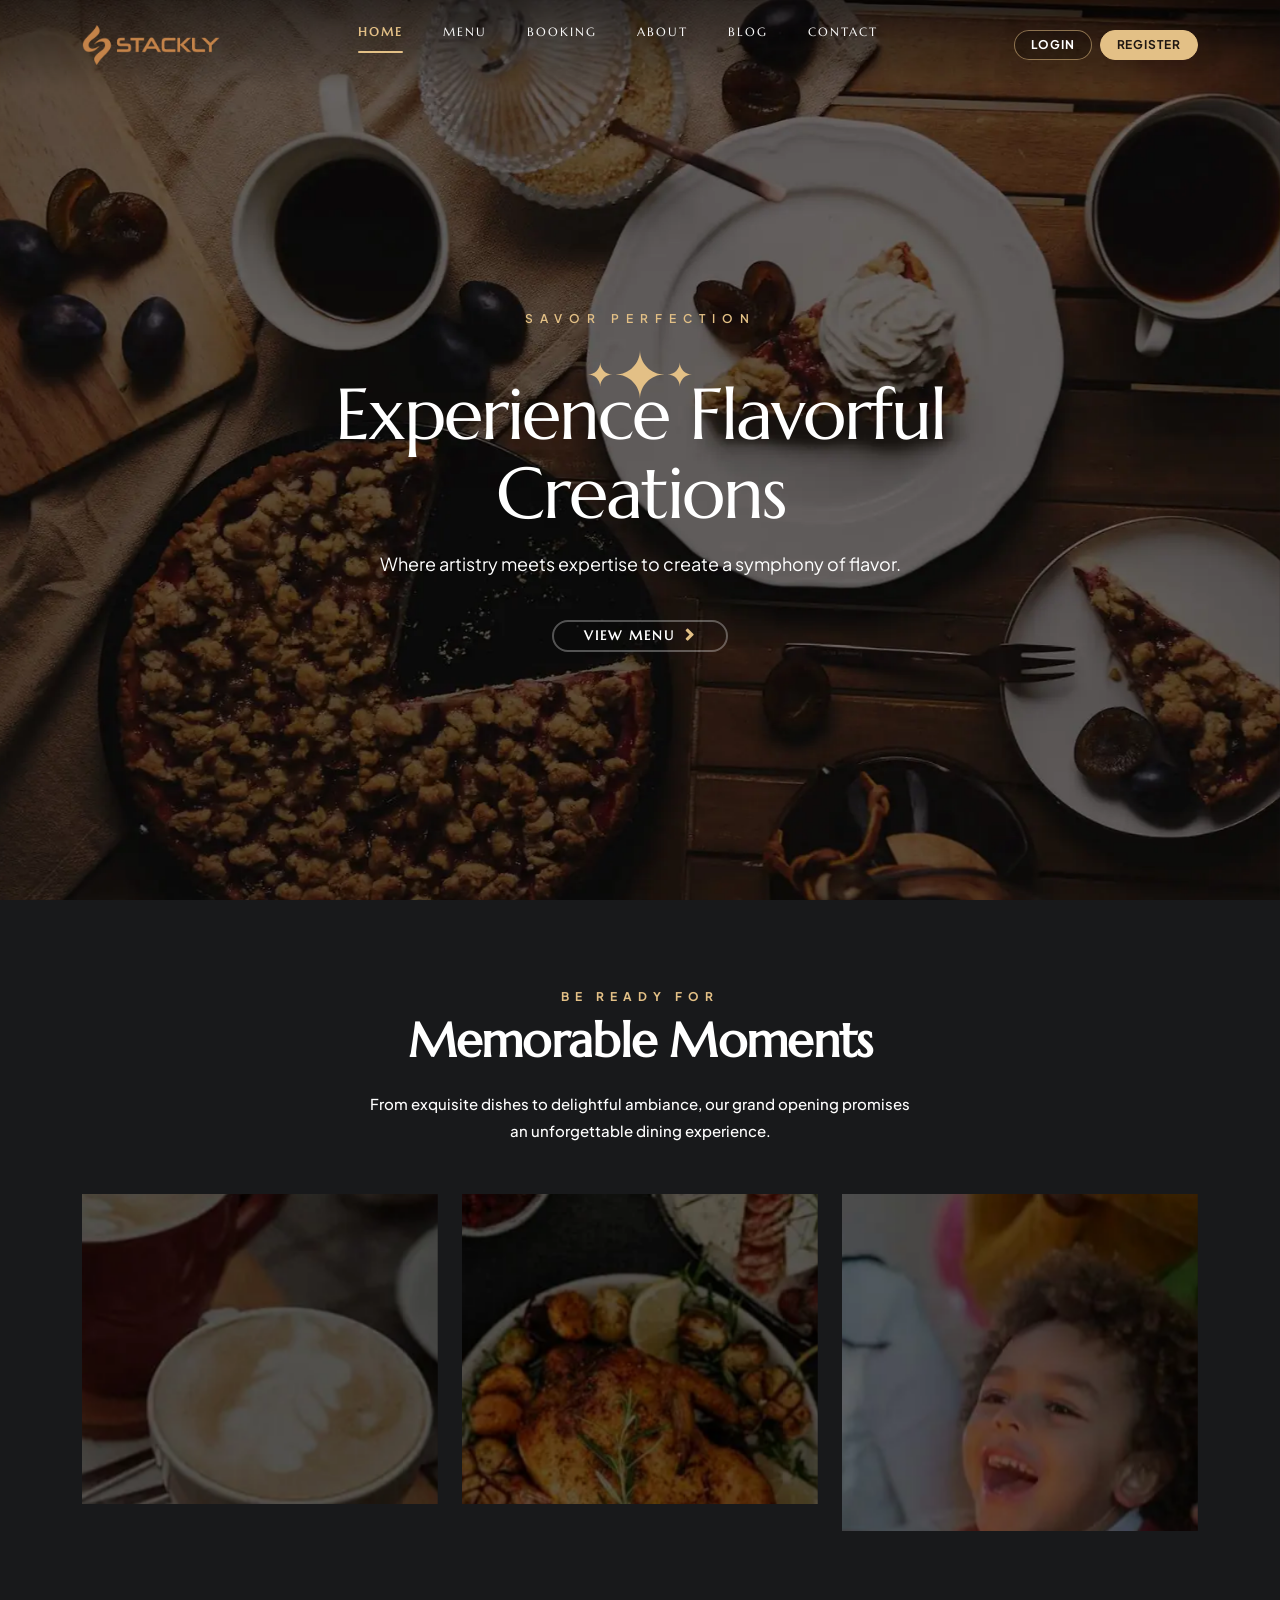
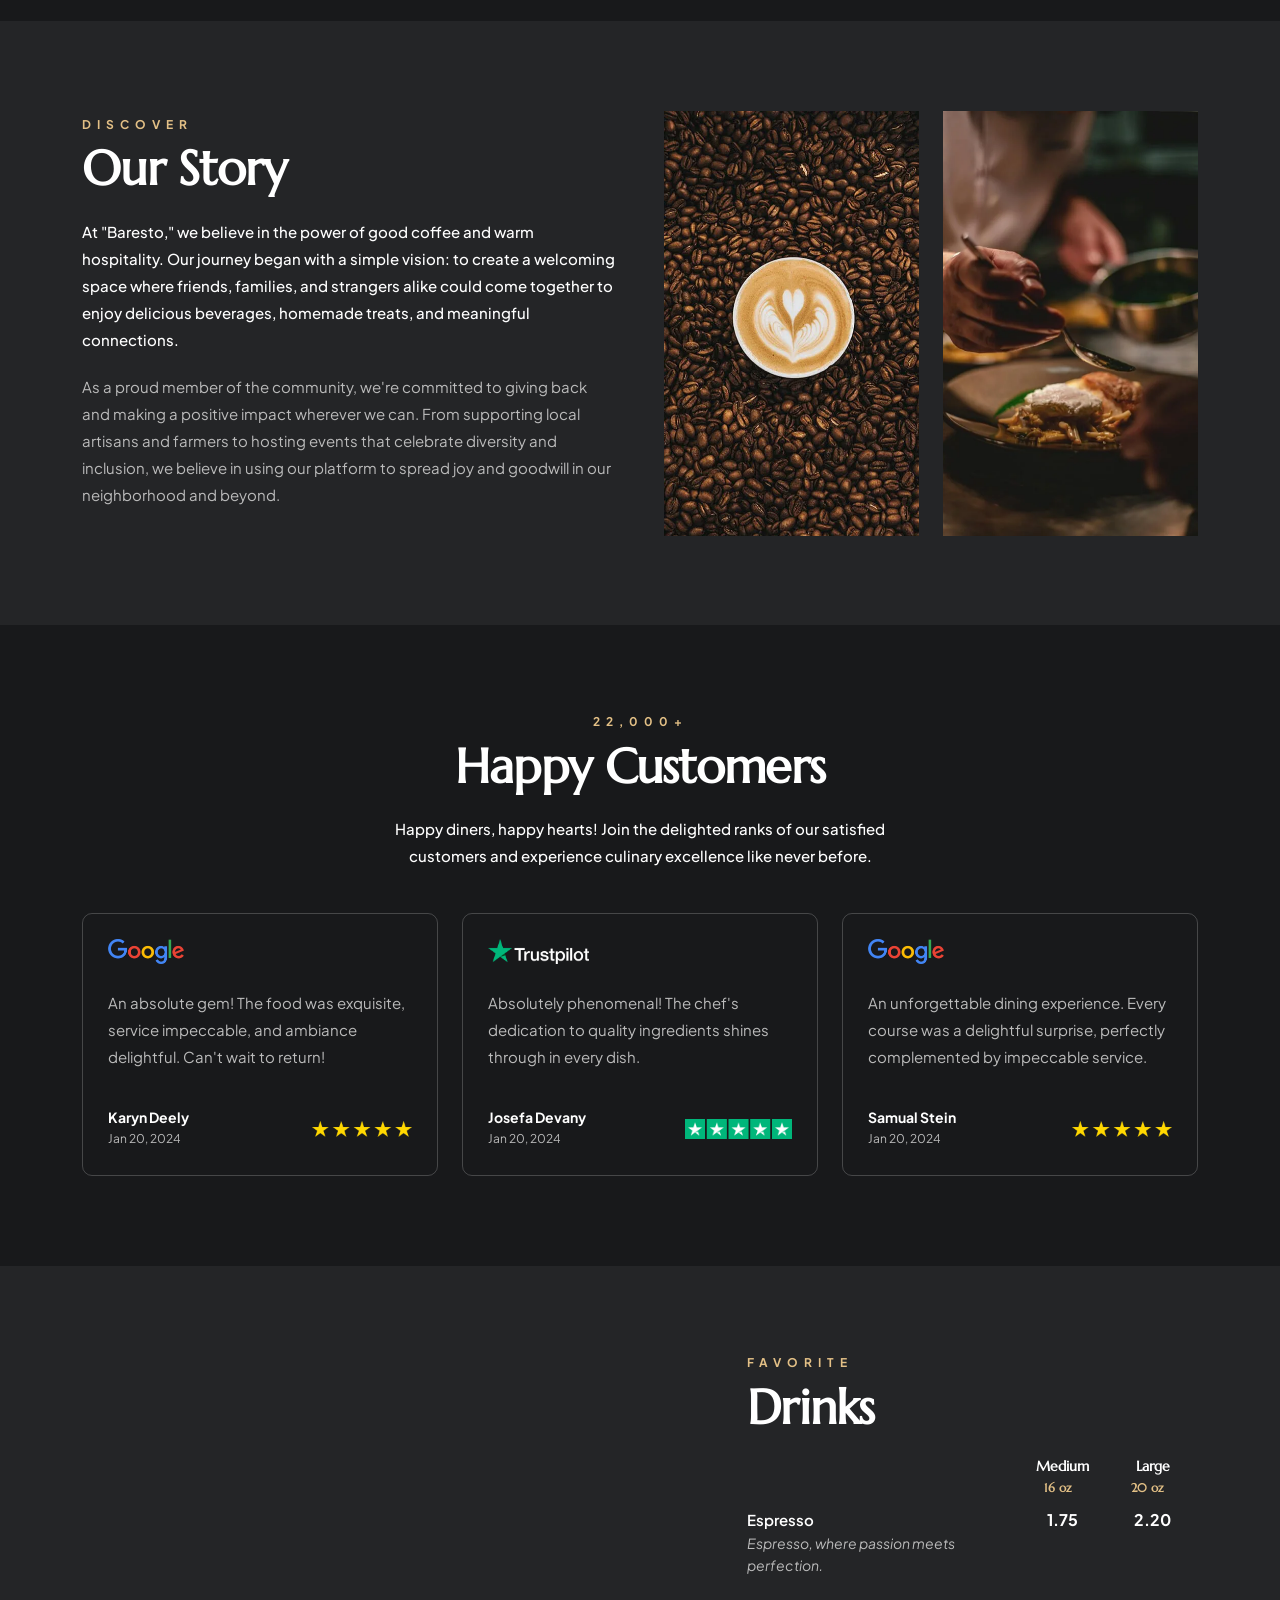
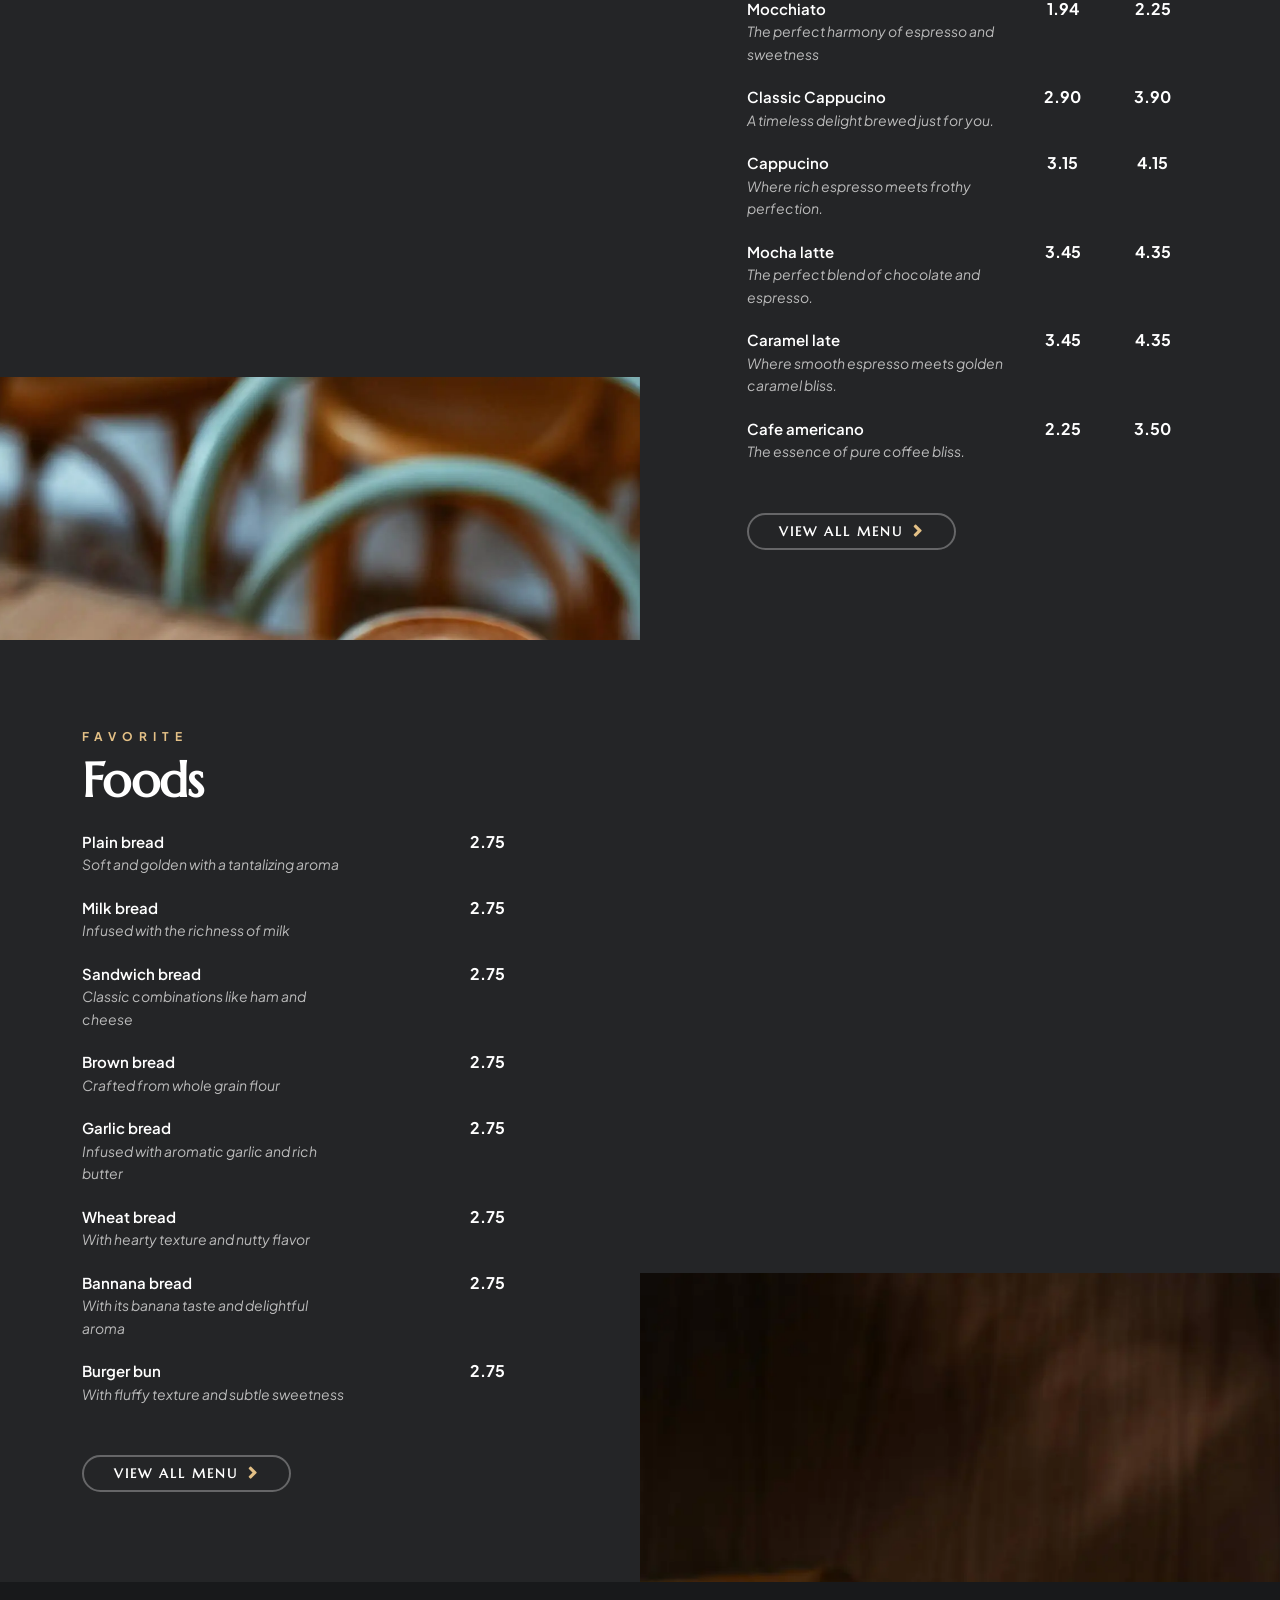
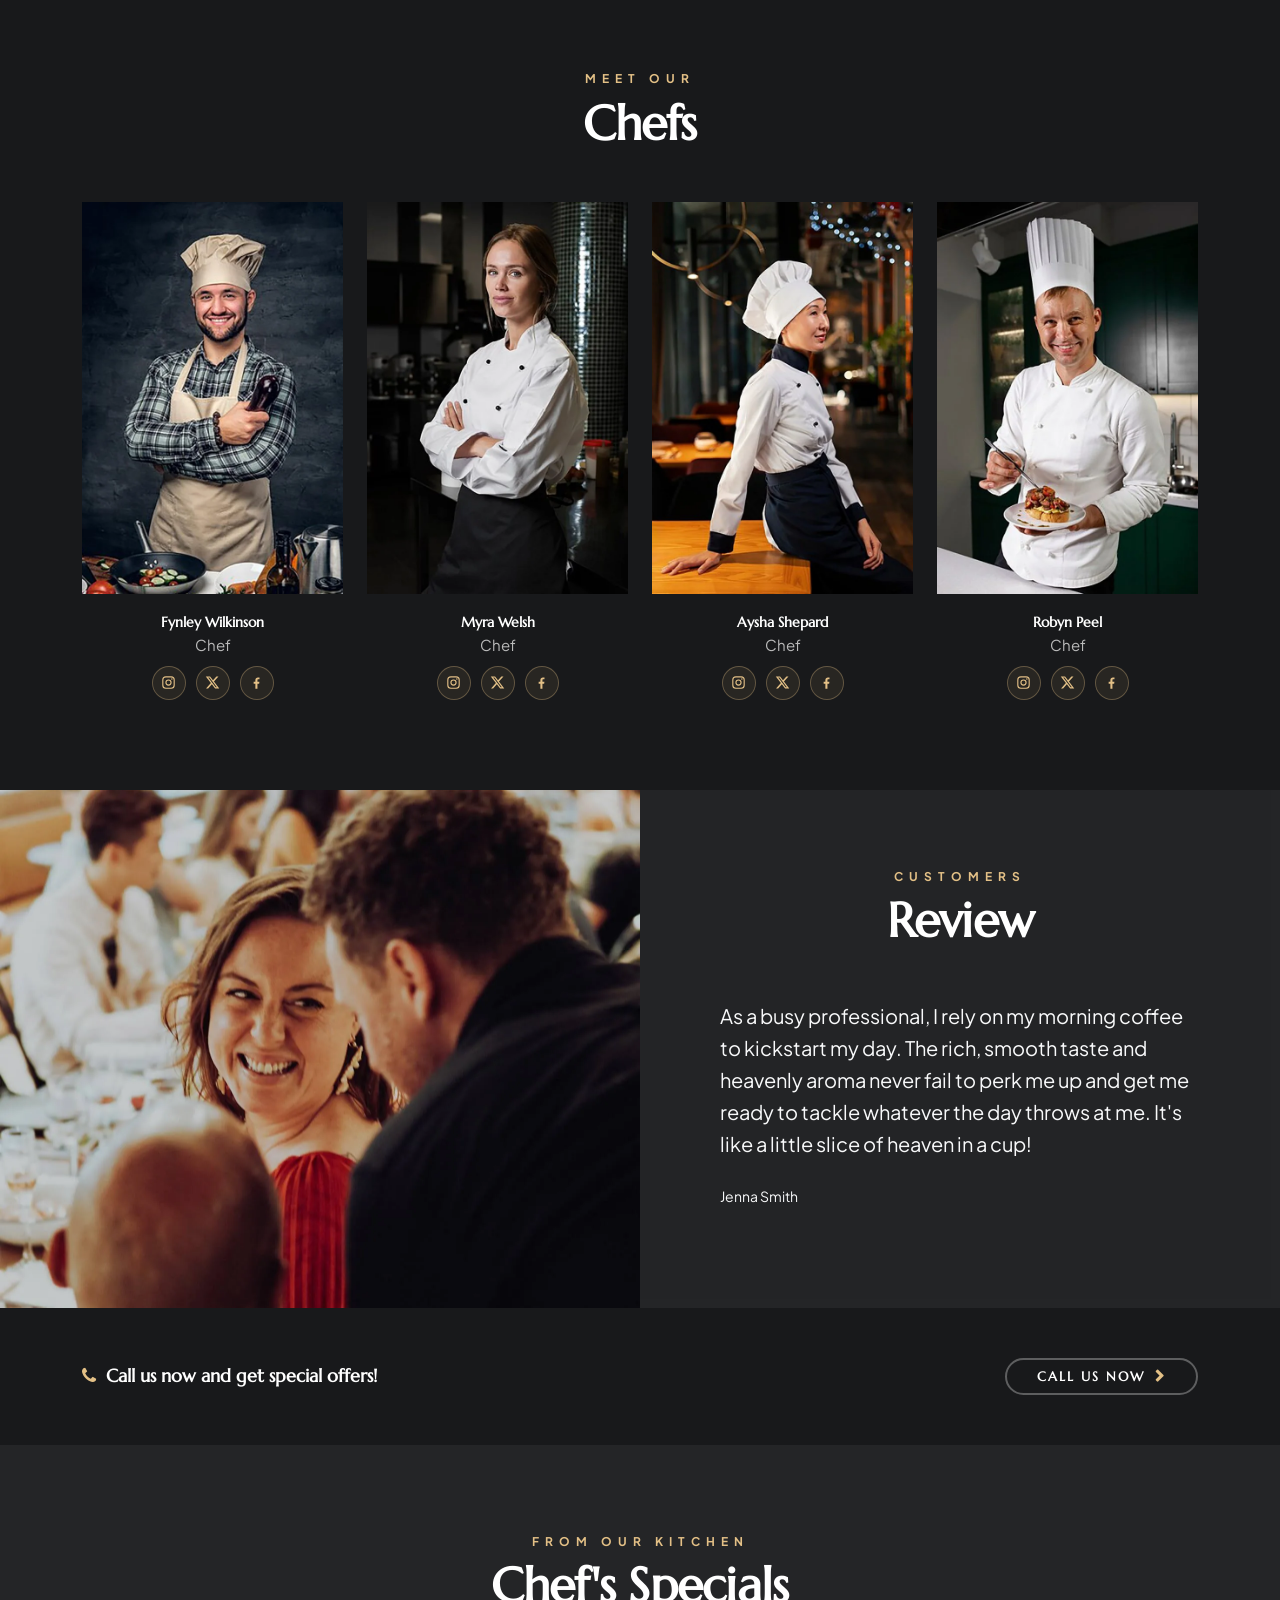
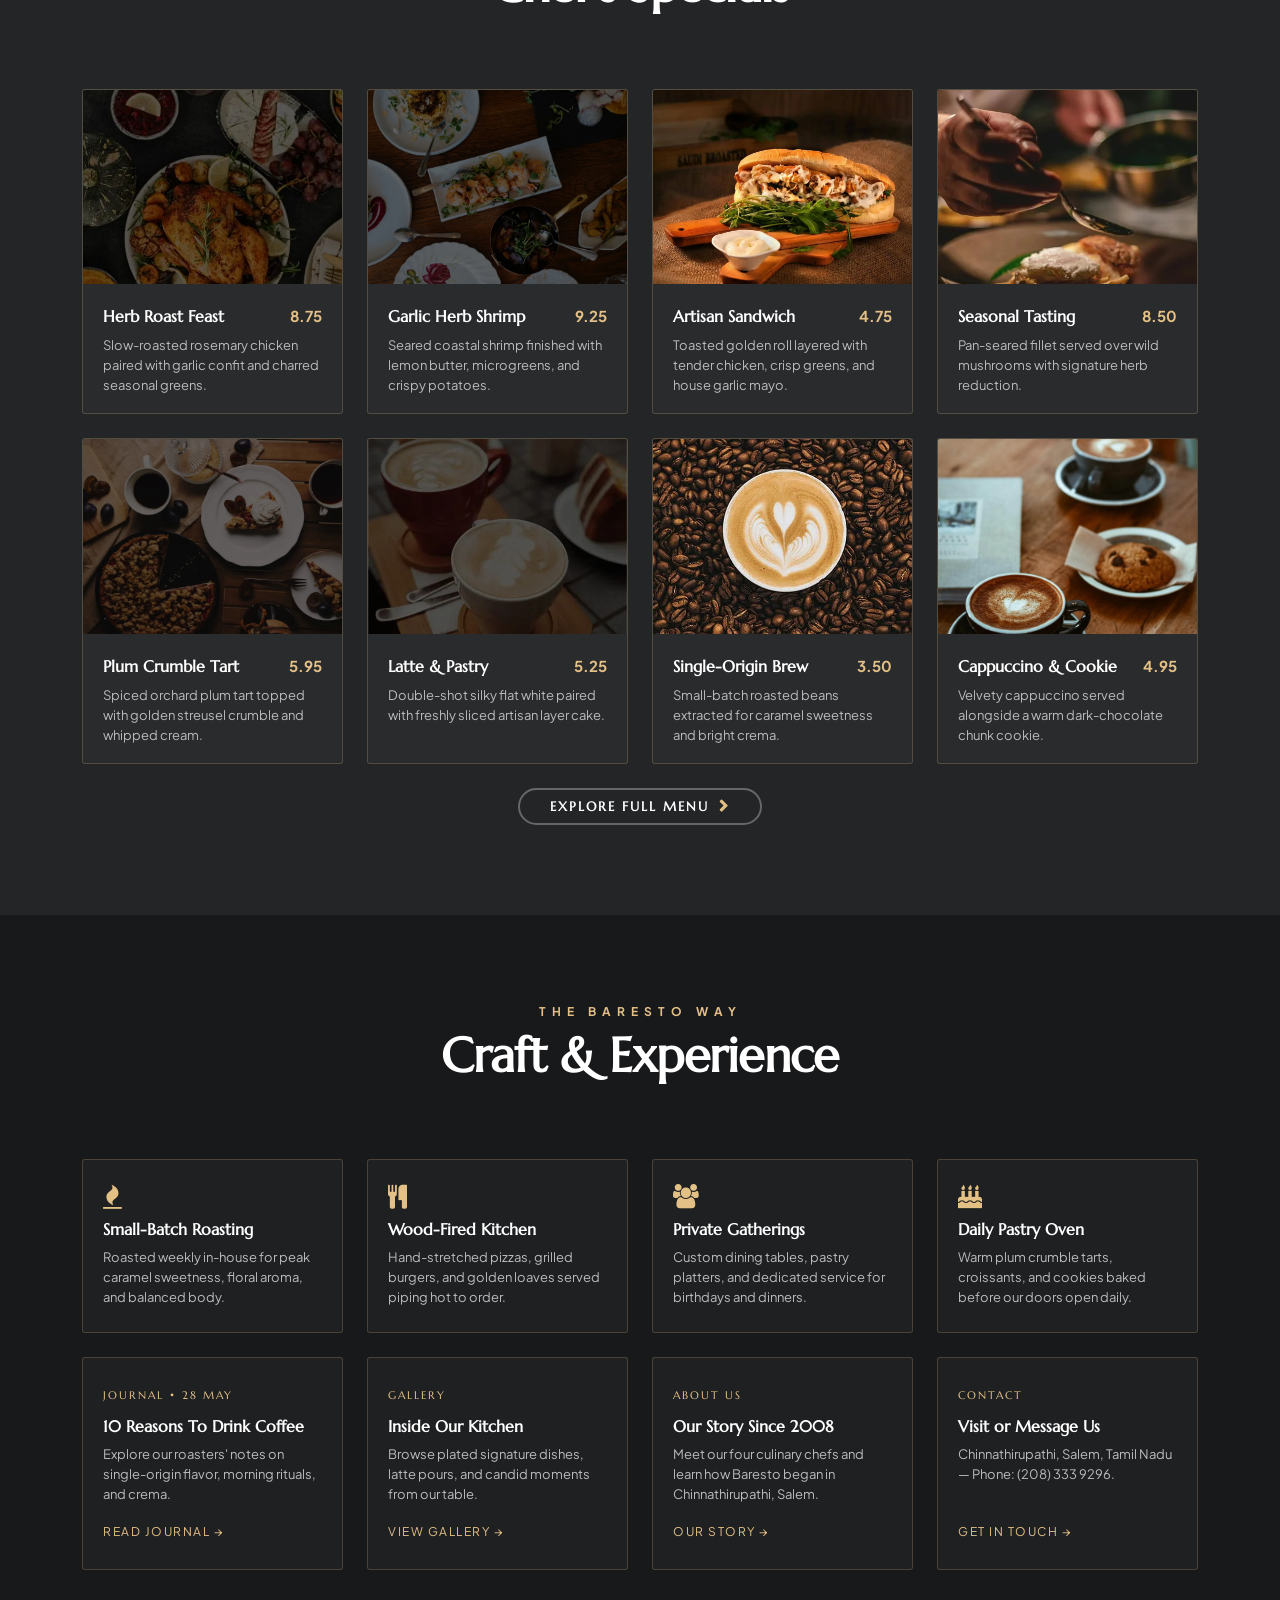
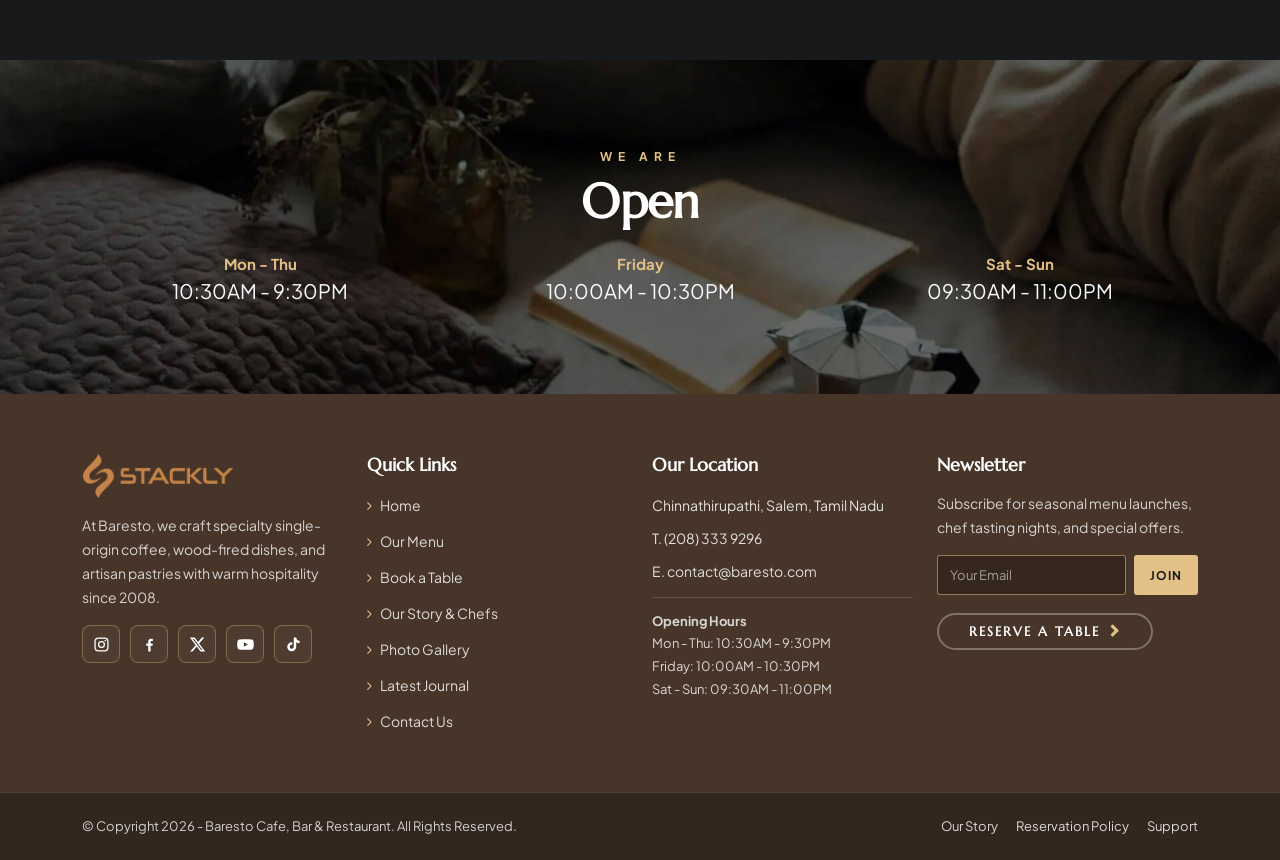
==== commit ea34de3d: "Update mobile sidebar, left logo header, modern social icons, and Salem address" ====
--- a/index.html
+++ b/index.html
@@ -133,7 +133,7 @@
     <div id="wrapper">
 
         <!-- header begin -->
-        <header class="header_center">
+        <header class="header_left">
 
             <div class="container">
                 <div class="row">
@@ -187,23 +187,23 @@
                             <!--  BACKGROUND IMAGE -->
                             <img src="images/slide-1.webp" alt="" data-bgposition="center center" data-bgfit="cover" data-bgrepeat="no-repeat" data-bgparallax="10">
                             
-                            <div class="tp-caption tp-teaser-1" data-x="center" data-y="160" data-width="none" data-height="none" data-whitespace="nowrap" data-transform_in="y:100px;opacity:0;s:500;e:Power2.easeOut;" data-transform_out="opacity:0;y:-100;s:200;e:Power2.easeInOut;" data-start="500" data-splitin="none" data-splitout="none" data-responsive_offset="on">
+                            <div class="tp-caption tp-teaser-1" data-x="center" data-y="[160,160,115,85]" data-width="none" data-height="none" data-whitespace="nowrap" data-fontsize="[12,12,13,13]" data-lineheight="[18,18,18,18]" data-letterspacing="[7,7,5,4]" data-transform_in="y:100px;opacity:0;s:500;e:Power2.easeOut;" data-transform_out="opacity:0;y:-100;s:200;e:Power2.easeInOut;" data-start="500" data-splitin="none" data-splitout="none" data-responsive_offset="on">
                                 <span class="id-color-2">Savor Perfection</span>
                             </div>
 
-                            <div class="tp-caption" data-x="center" data-y="200" data-width="" data-height="none" data-whitespace="nowrap" data-transform_in="y:100px;opacity:0;s:500;e:Power2.easeOut;" data-transform_out="opacity:0;y:-100;s:400;e:Power2.easeInOut;" data-start="600" data-splitin="none" data-splitout="none" data-responsive_offset="on">
+                            <div class="tp-caption" data-x="center" data-y="[200,200,152,118]" data-width="" data-height="none" data-whitespace="nowrap" data-transform_in="y:100px;opacity:0;s:500;e:Power2.easeOut;" data-transform_out="opacity:0;y:-100;s:400;e:Power2.easeInOut;" data-start="600" data-splitin="none" data-splitout="none" data-responsive_offset="on">
                                 <img src="images/separator.webp" class="img-fluid" alt="">
                             </div>
                             
-                            <div class="tp-caption tp-title-1 text-center" data-x="center" data-y="225" data-width="700" data-height="none" data-whitespace="wrap" data-transform_in="y:100px;opacity:0;s:500;e:Power2.easeOut;" data-transform_out="opacity:0;y:-100;s:400;e:Power2.easeInOut;" data-start="600" data-splitin="none" data-splitout="none" data-responsive_offset="on">
+                            <div class="tp-caption tp-title-1 text-center" data-x="center" data-y="[225,225,182,148]" data-width="[700,640,520,330]" data-height="none" data-whitespace="normal" data-fontsize="[72,60,48,36]" data-lineheight="[79,66,54,42]" data-transform_in="y:100px;opacity:0;s:500;e:Power2.easeOut;" data-transform_out="opacity:0;y:-100;s:400;e:Power2.easeInOut;" data-start="600" data-splitin="none" data-splitout="none" data-responsive_offset="on">
                                 Experience Flavorful Creations
                             </div>
 
-                            <div class="tp-caption text-center tp-text-1" data-x="center" data-y="400" data-width="600" data-height="none" data-whitespace="wrap" data-transform_in="y:100px;opacity:0;s:500;e:Power2.easeOut;" data-transform_out="opacity:0;y:-100;s:600;e:Power2.easeInOut;" data-start="700">
+                            <div class="tp-caption text-center tp-text-1" data-x="center" data-y="[400,385,318,285]" data-width="[600,560,480,320]" data-height="none" data-whitespace="normal" data-fontsize="[18,18,17,16]" data-lineheight="[28,28,26,25]" data-transform_in="y:100px;opacity:0;s:500;e:Power2.easeOut;" data-transform_out="opacity:0;y:-100;s:600;e:Power2.easeInOut;" data-start="700" data-responsive_offset="on">
                                 Where artistry meets expertise to create a symphony of flavor.
                             </div>
 
-                            <div class="tp-caption" data-x="center" data-y="470" data-width="none" data-height="none" data-whitespace="nowrap" data-transform_in="y:100px;opacity:0;s:500;e:Power2.easeOut;" data-transform_out="opacity:0;y:-100;s:800;e:Power2.easeInOut;" data-start="800">
+                            <div class="tp-caption" data-x="center" data-y="[470,455,398,380]" data-width="none" data-height="none" data-whitespace="nowrap" data-fontsize="[13,13,13,13]" data-lineheight="[22,22,22,22]" data-transform_in="y:100px;opacity:0;s:500;e:Power2.easeOut;" data-transform_out="opacity:0;y:-100;s:800;e:Power2.easeInOut;" data-start="800" data-responsive_offset="on">
                                 <a href="404.html" class="btn-line">View Menu</a>
                             </div>
                         </li>
@@ -212,23 +212,23 @@
                             <!--  BACKGROUND IMAGE -->
                             <img src="images/slide-2.webp" alt="" data-bgposition="center center" data-bgfit="cover" data-bgrepeat="no-repeat" data-bgparallax="10">
                             
-                            <div class="tp-caption tp-teaser-1" data-x="center" data-y="160" data-width="none" data-height="none" data-whitespace="nowrap" data-transform_in="y:100px;opacity:0;s:500;e:Power2.easeOut;" data-transform_out="opacity:0;y:-100;s:200;e:Power2.easeInOut;" data-start="500" data-splitin="none" data-splitout="none" data-responsive_offset="on">
+                            <div class="tp-caption tp-teaser-1" data-x="center" data-y="[160,160,115,85]" data-width="none" data-height="none" data-whitespace="nowrap" data-fontsize="[12,12,13,13]" data-lineheight="[18,18,18,18]" data-letterspacing="[7,7,5,4]" data-transform_in="y:100px;opacity:0;s:500;e:Power2.easeOut;" data-transform_out="opacity:0;y:-100;s:200;e:Power2.easeInOut;" data-start="500" data-splitin="none" data-splitout="none" data-responsive_offset="on">
                                 <span class="id-color-2">Flavors to Satisfy</span>
                             </div>
 
-                            <div class="tp-caption" data-x="center" data-y="200" data-width="" data-height="none" data-whitespace="nowrap" data-transform_in="y:100px;opacity:0;s:500;e:Power2.easeOut;" data-transform_out="opacity:0;y:-100;s:400;e:Power2.easeInOut;" data-start="600" data-splitin="none" data-splitout="none" data-responsive_offset="on">
+                            <div class="tp-caption" data-x="center" data-y="[200,200,152,118]" data-width="" data-height="none" data-whitespace="nowrap" data-transform_in="y:100px;opacity:0;s:500;e:Power2.easeOut;" data-transform_out="opacity:0;y:-100;s:400;e:Power2.easeInOut;" data-start="600" data-splitin="none" data-splitout="none" data-responsive_offset="on">
                                 <img src="images/separator.webp" class="img-fluid" alt="">
                             </div>
                             
-                            <div class="tp-caption tp-title-1 text-center" data-x="center" data-y="225" data-width="700" data-height="none" data-whitespace="wrap" data-transform_in="y:100px;opacity:0;s:500;e:Power2.easeOut;" data-transform_out="opacity:0;y:-100;s:400;e:Power2.easeInOut;" data-start="600" data-splitin="none" data-splitout="none" data-responsive_offset="on">
+                            <div class="tp-caption tp-title-1 text-center" data-x="center" data-y="[225,225,182,148]" data-width="[700,640,520,330]" data-height="none" data-whitespace="normal" data-fontsize="[72,60,48,36]" data-lineheight="[79,66,54,42]" data-transform_in="y:100px;opacity:0;s:500;e:Power2.easeOut;" data-transform_out="opacity:0;y:-100;s:400;e:Power2.easeInOut;" data-start="600" data-splitin="none" data-splitout="none" data-responsive_offset="on">
                                 Where Flavor Meets Elegance
                             </div>
 
-                            <div class="tp-caption text-center tp-text-1" data-x="center" data-y="400" data-width="600" data-height="none" data-whitespace="wrap" data-transform_in="y:100px;opacity:0;s:500;e:Power2.easeOut;" data-transform_out="opacity:0;y:-100;s:600;e:Power2.easeInOut;" data-start="700">
+                            <div class="tp-caption text-center tp-text-1" data-x="center" data-y="[400,385,318,285]" data-width="[600,560,480,320]" data-height="none" data-whitespace="normal" data-fontsize="[18,18,17,16]" data-lineheight="[28,28,26,25]" data-transform_in="y:100px;opacity:0;s:500;e:Power2.easeOut;" data-transform_out="opacity:0;y:-100;s:600;e:Power2.easeInOut;" data-start="700" data-responsive_offset="on">
                                 Prepare your palate for an unforgettable dining experience.
                             </div>
 
-                            <div class="tp-caption" data-x="center" data-y="470" data-width="none" data-height="none" data-whitespace="nowrap" data-transform_in="y:100px;opacity:0;s:500;e:Power2.easeOut;" data-transform_out="opacity:0;y:-100;s:800;e:Power2.easeInOut;" data-start="800">
+                            <div class="tp-caption" data-x="center" data-y="[470,455,398,380]" data-width="none" data-height="none" data-whitespace="nowrap" data-fontsize="[13,13,13,13]" data-lineheight="[22,22,22,22]" data-transform_in="y:100px;opacity:0;s:500;e:Power2.easeOut;" data-transform_out="opacity:0;y:-100;s:800;e:Power2.easeInOut;" data-start="800" data-responsive_offset="on">
                                 <a href="404.html" class="btn-line">View Menu</a>
                             </div>
                         </li>
@@ -534,9 +534,9 @@
                             <h4 class="mb-0">Fynley Wilkinson</h4>
                             <div>Chef</div>
                             <div class="social-icons s2 mt-2">
-                                <a href="404.html"><i class="fa fa-facebook"></i></a>
-                                <a href="404.html"><i class="fa fa-twitter"></i></a>
-                                <a href="404.html"><i class="fa fa-discord"></i></a>
+                                <a href="404.html" aria-label="Instagram" title="Instagram"><svg class="social-svg" viewBox="0 0 24 24" aria-hidden="true"><path d="M7.75 2h8.5A5.75 5.75 0 0 1 22 7.75v8.5A5.75 5.75 0 0 1 16.25 22h-8.5A5.75 5.75 0 0 1 2 16.25v-8.5A5.75 5.75 0 0 1 7.75 2Zm0 1.8A3.95 3.95 0 0 0 3.8 7.75v8.5a3.95 3.95 0 0 0 3.95 3.95h8.5a3.95 3.95 0 0 0 3.95-3.95v-8.5a3.95 3.95 0 0 0-3.95-3.95h-8.5Zm9.65 1.35a1.2 1.2 0 1 1 0 2.4 1.2 1.2 0 0 1 0-2.4ZM12 7a5 5 0 1 1 0 10 5 5 0 0 1 0-10Zm0 1.8a3.2 3.2 0 1 0 0 6.4 3.2 3.2 0 0 0 0-6.4Z"/></svg></a>
+                                <a href="404.html" aria-label="X" title="X"><svg class="social-svg" viewBox="0 0 24 24" aria-hidden="true"><path d="M18.244 2.25h3.308l-7.227 8.26 8.502 11.24H16.17l-5.214-6.817L4.99 21.75H1.68l7.73-8.835L1.254 2.25H8.08l4.713 6.231 5.45-6.231Zm-1.161 17.52h1.833L7.084 4.126H5.117L17.083 19.77Z"/></svg></a>
+                                <a href="404.html" aria-label="Facebook" title="Facebook"><svg class="social-svg" viewBox="0 0 24 24" aria-hidden="true"><path d="M13.5 22v-8.2h2.75l.41-3.2H13.5V8.55c0-.93.26-1.56 1.59-1.56h1.7V4.12c-.29-.04-1.3-.12-2.47-.12-2.45 0-4.12 1.49-4.12 4.24v2.36H7.44v3.2h2.76V22h3.3Z"/></svg></a>
                             </div>
                         </div>
 
@@ -547,9 +547,9 @@
                             <h4 class="mb-0">Myra Welsh</h4>
                             <div>Chef</div>
                             <div class="social-icons s2 mt-2">
-                                <a href="404.html"><i class="fa fa-facebook"></i></a>
-                                <a href="404.html"><i class="fa fa-twitter"></i></a>
-                                <a href="404.html"><i class="fa fa-instagram"></i></a>
+                                <a href="404.html" aria-label="Instagram" title="Instagram"><svg class="social-svg" viewBox="0 0 24 24" aria-hidden="true"><path d="M7.75 2h8.5A5.75 5.75 0 0 1 22 7.75v8.5A5.75 5.75 0 0 1 16.25 22h-8.5A5.75 5.75 0 0 1 2 16.25v-8.5A5.75 5.75 0 0 1 7.75 2Zm0 1.8A3.95 3.95 0 0 0 3.8 7.75v8.5a3.95 3.95 0 0 0 3.95 3.95h8.5a3.95 3.95 0 0 0 3.95-3.95v-8.5a3.95 3.95 0 0 0-3.95-3.95h-8.5Zm9.65 1.35a1.2 1.2 0 1 1 0 2.4 1.2 1.2 0 0 1 0-2.4ZM12 7a5 5 0 1 1 0 10 5 5 0 0 1 0-10Zm0 1.8a3.2 3.2 0 1 0 0 6.4 3.2 3.2 0 0 0 0-6.4Z"/></svg></a>
+                                <a href="404.html" aria-label="X" title="X"><svg class="social-svg" viewBox="0 0 24 24" aria-hidden="true"><path d="M18.244 2.25h3.308l-7.227 8.26 8.502 11.24H16.17l-5.214-6.817L4.99 21.75H1.68l7.73-8.835L1.254 2.25H8.08l4.713 6.231 5.45-6.231Zm-1.161 17.52h1.833L7.084 4.126H5.117L17.083 19.77Z"/></svg></a>
+                                <a href="404.html" aria-label="Facebook" title="Facebook"><svg class="social-svg" viewBox="0 0 24 24" aria-hidden="true"><path d="M13.5 22v-8.2h2.75l.41-3.2H13.5V8.55c0-.93.26-1.56 1.59-1.56h1.7V4.12c-.29-.04-1.3-.12-2.47-.12-2.45 0-4.12 1.49-4.12 4.24v2.36H7.44v3.2h2.76V22h3.3Z"/></svg></a>
                             </div>
                         </div>
 
@@ -560,9 +560,9 @@
                             <h4 class="mb-0">Aysha Shepard</h4>
                             <div>Chef</div>
                             <div class="social-icons s2 mt-2">
-                                <a href="404.html"><i class="fa fa-facebook"></i></a>
-                                <a href="404.html"><i class="fa fa-twitter"></i></a>
-                                <a href="404.html"><i class="fa fa-instagram"></i></a>
+                                <a href="404.html" aria-label="Instagram" title="Instagram"><svg class="social-svg" viewBox="0 0 24 24" aria-hidden="true"><path d="M7.75 2h8.5A5.75 5.75 0 0 1 22 7.75v8.5A5.75 5.75 0 0 1 16.25 22h-8.5A5.75 5.75 0 0 1 2 16.25v-8.5A5.75 5.75 0 0 1 7.75 2Zm0 1.8A3.95 3.95 0 0 0 3.8 7.75v8.5a3.95 3.95 0 0 0 3.95 3.95h8.5a3.95 3.95 0 0 0 3.95-3.95v-8.5a3.95 3.95 0 0 0-3.95-3.95h-8.5Zm9.65 1.35a1.2 1.2 0 1 1 0 2.4 1.2 1.2 0 0 1 0-2.4ZM12 7a5 5 0 1 1 0 10 5 5 0 0 1 0-10Zm0 1.8a3.2 3.2 0 1 0 0 6.4 3.2 3.2 0 0 0 0-6.4Z"/></svg></a>
+                                <a href="404.html" aria-label="X" title="X"><svg class="social-svg" viewBox="0 0 24 24" aria-hidden="true"><path d="M18.244 2.25h3.308l-7.227 8.26 8.502 11.24H16.17l-5.214-6.817L4.99 21.75H1.68l7.73-8.835L1.254 2.25H8.08l4.713 6.231 5.45-6.231Zm-1.161 17.52h1.833L7.084 4.126H5.117L17.083 19.77Z"/></svg></a>
+                                <a href="404.html" aria-label="Facebook" title="Facebook"><svg class="social-svg" viewBox="0 0 24 24" aria-hidden="true"><path d="M13.5 22v-8.2h2.75l.41-3.2H13.5V8.55c0-.93.26-1.56 1.59-1.56h1.7V4.12c-.29-.04-1.3-.12-2.47-.12-2.45 0-4.12 1.49-4.12 4.24v2.36H7.44v3.2h2.76V22h3.3Z"/></svg></a>
                             </div>
                         </div>
 
@@ -574,9 +574,9 @@
                             <h4 class="mb-0">Robyn Peel</h4>
                             <div>Chef</div>
                             <div class="social-icons s2 mt-2">
-                                <a href="404.html"><i class="fa fa-facebook"></i></a>
-                                <a href="404.html"><i class="fa fa-twitter"></i></a>
-                                <a href="404.html"><i class="fa fa-instagram"></i></a>
+                                <a href="404.html" aria-label="Instagram" title="Instagram"><svg class="social-svg" viewBox="0 0 24 24" aria-hidden="true"><path d="M7.75 2h8.5A5.75 5.75 0 0 1 22 7.75v8.5A5.75 5.75 0 0 1 16.25 22h-8.5A5.75 5.75 0 0 1 2 16.25v-8.5A5.75 5.75 0 0 1 7.75 2Zm0 1.8A3.95 3.95 0 0 0 3.8 7.75v8.5a3.95 3.95 0 0 0 3.95 3.95h8.5a3.95 3.95 0 0 0 3.95-3.95v-8.5a3.95 3.95 0 0 0-3.95-3.95h-8.5Zm9.65 1.35a1.2 1.2 0 1 1 0 2.4 1.2 1.2 0 0 1 0-2.4ZM12 7a5 5 0 1 1 0 10 5 5 0 0 1 0-10Zm0 1.8a3.2 3.2 0 1 0 0 6.4 3.2 3.2 0 0 0 0-6.4Z"/></svg></a>
+                                <a href="404.html" aria-label="X" title="X"><svg class="social-svg" viewBox="0 0 24 24" aria-hidden="true"><path d="M18.244 2.25h3.308l-7.227 8.26 8.502 11.24H16.17l-5.214-6.817L4.99 21.75H1.68l7.73-8.835L1.254 2.25H8.08l4.713 6.231 5.45-6.231Zm-1.161 17.52h1.833L7.084 4.126H5.117L17.083 19.77Z"/></svg></a>
+                                <a href="404.html" aria-label="Facebook" title="Facebook"><svg class="social-svg" viewBox="0 0 24 24" aria-hidden="true"><path d="M13.5 22v-8.2h2.75l.41-3.2H13.5V8.55c0-.93.26-1.56 1.59-1.56h1.7V4.12c-.29-.04-1.3-.12-2.47-.12-2.45 0-4.12 1.49-4.12 4.24v2.36H7.44v3.2h2.76V22h3.3Z"/></svg></a>
                             </div>
                         </div>
                     </div>
@@ -822,7 +822,7 @@
                                 <div>
                                     <div class="highlight-tag">About Us</div>
                                     <h4>Our Story Since 2008</h4>
-                                    <p>Meet our four culinary chefs and learn how Baresto began on Collins Street West.</p>
+                                    <p>Meet our four culinary chefs and learn how Baresto began in Chinnathirupathi, Salem.</p>
                                 </div>
                                 <a href="about.html" class="highlight-link">Our Story &rarr;</a>
                             </div>
@@ -833,7 +833,7 @@
                                 <div>
                                     <div class="highlight-tag">Contact</div>
                                     <h4>Visit or Message Us</h4>
-                                    <p>Collins Street West, Victoria 8007 Australia — Phone: (208) 333 9296.</p>
+                                    <p>Chinnathirupathi, Salem, Tamil Nadu — Phone: (208) 333 9296.</p>
                                 </div>
                                 <a href="contact.html" class="highlight-link">Get in Touch &rarr;</a>
                             </div>
@@ -886,12 +886,11 @@
                         <img class="logo" src="images/logo.webp" alt="Baresto">
                         <p class="footer-desc">At Baresto, we craft specialty single-origin coffee, wood-fired dishes, and artisan pastries with warm hospitality since 2008.</p>
                         <div class="social-icons">
-                            <a href="404.html"><i class="fa fa-facebook fa-lg"></i></a>
-                            <a href="404.html"><i class="fa fa-twitter fa-lg"></i></a>
-                            <a href="404.html"><i class="fa fa-rss fa-lg"></i></a>
-                            <a href="404.html"><i class="fa fa-google-plus fa-lg"></i></a>
-                            <a href="404.html"><i class="fa fa-skype fa-lg"></i></a>
-                            <a href="404.html"><i class="fa fa-dribbble fa-lg"></i></a>
+                            <a href="404.html" aria-label="Instagram" title="Instagram"><svg class="social-svg" viewBox="0 0 24 24" aria-hidden="true"><path d="M7.75 2h8.5A5.75 5.75 0 0 1 22 7.75v8.5A5.75 5.75 0 0 1 16.25 22h-8.5A5.75 5.75 0 0 1 2 16.25v-8.5A5.75 5.75 0 0 1 7.75 2Zm0 1.8A3.95 3.95 0 0 0 3.8 7.75v8.5a3.95 3.95 0 0 0 3.95 3.95h8.5a3.95 3.95 0 0 0 3.95-3.95v-8.5a3.95 3.95 0 0 0-3.95-3.95h-8.5Zm9.65 1.35a1.2 1.2 0 1 1 0 2.4 1.2 1.2 0 0 1 0-2.4ZM12 7a5 5 0 1 1 0 10 5 5 0 0 1 0-10Zm0 1.8a3.2 3.2 0 1 0 0 6.4 3.2 3.2 0 0 0 0-6.4Z"/></svg></a>
+                            <a href="404.html" aria-label="Facebook" title="Facebook"><svg class="social-svg" viewBox="0 0 24 24" aria-hidden="true"><path d="M13.5 22v-8.2h2.75l.41-3.2H13.5V8.55c0-.93.26-1.56 1.59-1.56h1.7V4.12c-.29-.04-1.3-.12-2.47-.12-2.45 0-4.12 1.49-4.12 4.24v2.36H7.44v3.2h2.76V22h3.3Z"/></svg></a>
+                            <a href="404.html" aria-label="X" title="X"><svg class="social-svg" viewBox="0 0 24 24" aria-hidden="true"><path d="M18.244 2.25h3.308l-7.227 8.26 8.502 11.24H16.17l-5.214-6.817L4.99 21.75H1.68l7.73-8.835L1.254 2.25H8.08l4.713 6.231 5.45-6.231Zm-1.161 17.52h1.833L7.084 4.126H5.117L17.083 19.77Z"/></svg></a>
+                            <a href="404.html" aria-label="YouTube" title="YouTube"><svg class="social-svg" viewBox="0 0 24 24" aria-hidden="true"><path d="M23.14 7.12a2.96 2.96 0 0 0-2.08-2.09C19.22 4.5 12 4.5 12 4.5s-7.22 0-9.06.53A2.96 2.96 0 0 0 .86 7.12C.33 8.97.33 12 .33 12s0 3.03.53 4.88a2.96 2.96 0 0 0 2.08 2.09c1.84.53 9.06.53 9.06.53s7.22 0 9.06-.53a2.96 2.96 0 0 0 2.08-2.09c.53-1.85.53-4.88.53-4.88s0-3.03-.53-4.88ZM9.67 15.22V8.78L15.48 12l-5.81 3.22Z"/></svg></a>
+                            <a href="404.html" aria-label="TikTok" title="TikTok"><svg class="social-svg" viewBox="0 0 24 24" aria-hidden="true"><path d="M19.59 6.69a4.83 4.83 0 0 1-3.77-4.25V2h-3.45v13.67a2.89 2.89 0 0 1-2.88 2.5 2.89 2.89 0 0 1-2.89-2.89 2.89 2.89 0 0 1 2.89-2.89c.28 0 .54.04.79.1v-3.5a6.37 6.37 0 0 0-.79-.05A6.34 6.34 0 0 0 3.15 15.3 6.34 6.34 0 0 0 9.49 21.64a6.34 6.34 0 0 0 6.34-6.34V8.77a8.18 8.18 0 0 0 4.76 1.52V6.84c-.34 0-.68-.05-1-.15Z"/></svg></a>
                         </div>
                     </div>
 
@@ -910,7 +909,7 @@
 
                     <div class="col-lg-3 col-md-6 sm-text-center footer-contact">
                         <h3>Our Location</h3>
-                        <p>Collins Street West, Victoria 8007 Australia</p>
+                        <p>Chinnathirupathi, Salem, Tamil Nadu</p>
                         <p>T. (208) 333 9296</p>
                         <p>E. <a href="mailto:contact@baresto.com">contact@baresto.com</a></p>
                         <div class="footer-hours">
@@ -993,8 +992,9 @@
                     levels: [2, 3, 4, 5, 6, 7, 12, 16, 10, 50],
                 },
                 spinner: "off",
-                gridwidth: 1140,
-                gridheight: 600,
+                responsiveLevels: [1240, 1024, 778, 480],
+                gridwidth: [1140, 960, 640, 360],
+                gridheight: [600, 600, 560, 520],
                 disableProgressBar: "on"
             });
         });
--- a/css/03_custom.css
+++ b/css/03_custom.css
@@ -182,6 +182,70 @@
     }
 }
 
+/* Modern Social Media Icons */
+.social-icons {
+    display: inline-flex;
+    align-items: center;
+    justify-content: center;
+    flex-wrap: wrap;
+    gap: 10px;
+}
+
+.social-icons a {
+    display: inline-flex;
+    align-items: center;
+    justify-content: center;
+    width: 38px;
+    height: 38px;
+    border-radius: 8px;
+    border: 1px solid rgba(227, 192, 134, 0.34);
+    background: rgba(255, 255, 255, 0.04);
+    color: #ffffff;
+    text-decoration: none;
+    transition: background-color 0.25s ease, border-color 0.25s ease, color 0.25s ease, transform 0.25s ease;
+}
+
+.social-icons a:hover,
+.social-icons a:focus-visible {
+    background: var(--primary-color);
+    border-color: var(--primary-color);
+    color: #1f1712;
+    transform: translateY(-2px);
+    outline: none;
+}
+
+.social-icons .social-svg {
+    width: 17px;
+    height: 17px;
+    fill: currentColor;
+    display: block;
+}
+
+.social-icons.s2 {
+    gap: 10px;
+}
+
+.social-icons.s2 a {
+    width: 34px;
+    height: 34px;
+    border-radius: 50%;
+    border-color: rgba(227, 192, 134, 0.32);
+    background: rgba(227, 192, 134, 0.08);
+    color: var(--primary-color);
+}
+
+.social-icons.s2 a:hover,
+.social-icons.s2 a:focus-visible {
+    background: var(--primary-color);
+    border-color: var(--primary-color);
+    color: #1f1712;
+}
+
+.social-icons.s2 .social-svg {
+    width: 15px;
+    height: 15px;
+}
+
 /* Active navigation state */
 #mainmenu > li > a.active,
 header.smaller #mainmenu > li > a.active {
@@ -200,8 +264,9 @@
     border-radius: 2px;
 }
 
-header.smaller.header_center #mainmenu > li > a.active::after {
-    bottom: 14px;
+header.smaller.header_center #mainmenu > li > a.active::after,
+header.smaller.header_left #mainmenu > li > a.active::after {
+    bottom: 10px;
 }
 
 #mainmenu > li > ul > li > a.active {
@@ -254,7 +319,9 @@
         line-height: 1;
     }
 
-    header #logo img {
+    header #logo img,
+    header.header_left #logo img,
+    header.smaller.header_left #logo img {
         height: 30px !important;
         width: auto;
         max-height: 30px;
@@ -262,26 +329,122 @@
     }
 }
 
-/* Header Auth Navigation (Login / Register / Dashboard) */
+/* Header Left Logo & Auth Navigation (Login / Register / Dashboard) */
 @media only screen and (min-width: 993px) {
+    header.header_left {
+        height: 90px;
+        display: flex;
+        align-items: center;
+    }
+
+    header.smaller.header_left {
+        height: 70px;
+    }
+
+    header.header_left .col-lg-12 {
+        display: flex;
+        align-items: center;
+        justify-content: space-between;
+        gap: 20px;
+    }
+
+    header.header_left #menu-btn,
+    header.header_left .clearfix {
+        display: none !important;
+    }
+
+    header.header_left #logo {
+        display: inline-flex !important;
+        align-items: center;
+        float: none;
+        height: auto;
+        line-height: 1;
+        margin: 0;
+        flex-shrink: 0;
+    }
+
+    header.header_left #logo a {
+        display: inline-flex;
+        align-items: center;
+        line-height: 1;
+    }
+
+    header.header_left #logo img {
+        height: 40px !important;
+        max-height: 40px;
+        width: auto;
+        margin: 0 !important;
+    }
+
+    header.smaller.header_left #logo img {
+        height: 34px !important;
+        max-height: 34px;
+        margin: 0 !important;
+    }
+
+    header.header_left nav,
     header.header_center nav {
+        float: none;
+        width: auto;
+        flex: 1 1 auto;
         display: flex;
         align-items: center;
+        justify-content: flex-end;
+        gap: 18px;
+        text-align: left;
+    }
+
+    header.header_center nav {
         justify-content: center;
-        gap: 18px;
+    }
+
+    header.header_left #mainmenu,
+    header.smaller.header_left #mainmenu,
+    header.header_center #mainmenu {
+        padding-top: 0 !important;
+        margin: 0 auto;
+        flex-shrink: 0;
     }
 
     header.header_center #mainmenu {
         margin: 0;
+    }
+
+    header.header_left #mainmenu > li {
+        position: relative;
+    }
+
+    header.header_left #mainmenu > li > a,
+    header.smaller.header_left #mainmenu > li > a {
+        margin-top: 0;
+        padding: 18px 20px;
+    }
+
+    header.header_left #mainmenu > li > a.active::after,
+    header.smaller.header_left #mainmenu > li > a.active::after {
+        left: 20px;
+        right: 20px;
+        bottom: 10px;
+    }
+
+    header.header_left #mainmenu > li > ul,
+    header.smaller.header_left #mainmenu > li > ul {
+        top: 100%;
+    }
+
+    header.header_left .header-auth,
+    header.smaller.header_left .header-auth,
+    header.header_center .header-auth,
+    header.smaller.header_center .header-auth {
+        display: inline-flex;
+        align-items: center;
+        gap: 8px;
+        padding-top: 0;
         flex-shrink: 0;
     }
 
     header.header_center .header-auth {
-        display: inline-flex;
-        align-items: center;
-        gap: 8px;
         padding-top: 50px;
-        flex-shrink: 0;
     }
 
     header.smaller.header_center .header-auth {
@@ -291,9 +454,17 @@
 
 @media only screen and (min-width: 993px) and (max-width: 1199px) {
     header.header_center #mainmenu > li > a,
-    header.smaller.header_center #mainmenu > li > a {
+    header.smaller.header_center #mainmenu > li > a,
+    header.header_left #mainmenu > li > a,
+    header.smaller.header_left #mainmenu > li > a {
         padding-left: 13px;
         padding-right: 13px;
+    }
+
+    header.header_left #mainmenu > li > a.active::after,
+    header.smaller.header_left #mainmenu > li > a.active::after {
+        left: 13px;
+        right: 13px;
     }
 
     header.header_center .logo_pos img,
@@ -346,18 +517,397 @@
     color: #ffffff !important;
 }
 
+@media only screen and (min-width: 993px) {
+    .mobile-nav-backdrop,
+    .mobile-nav-header,
+    .mobile-nav-contact {
+        display: none !important;
+    }
+}
+
 @media only screen and (max-width: 992px) {
+    html.mobile-menu-open {
+        height: 100% !important;
+        overflow: hidden !important;
+        overscroll-behavior: none;
+    }
+
+    body.mobile-menu-open {
+        position: fixed !important;
+        left: 0 !important;
+        right: 0 !important;
+        width: 100% !important;
+        height: auto !important;
+        overflow: visible !important;
+        overscroll-behavior: none;
+    }
+
+    header,
+    header.transparent,
+    header.fixed {
+        position: fixed !important;
+        top: 0 !important;
+        left: 0;
+        width: 100%;
+        height: 70px !important;
+        padding: 15px 0 !important;
+        overflow: visible !important;
+        z-index: 3000 !important;
+    }
+
+    header.transparent.mobile-scrolled {
+        background: rgba(20, 20, 22, 0.97);
+        border-bottom: 1px solid rgba(227, 192, 134, 0.16);
+    }
+
+    #menu-btn {
+        display: inline-flex !important;
+        align-items: center;
+        justify-content: center;
+        float: right;
+        position: relative;
+        margin-top: 2px;
+        width: 36px;
+        height: 36px;
+        padding: 0;
+        border-radius: 6px;
+        cursor: pointer;
+    }
+
+    #menu-btn:before {
+        line-height: 1;
+        font-size: 22px;
+        color: #ffffff;
+    }
+
+    #menu-btn:hover,
+    #menu-btn:focus-visible {
+        background: rgba(227, 192, 134, 0.16) !important;
+        outline: none;
+    }
+
+    #menu-btn:hover:before,
+    #menu-btn:focus-visible:before {
+        color: var(--primary-color);
+    }
+
+    .mobile-nav-backdrop {
+        position: fixed;
+        inset: 0;
+        background: rgba(10, 10, 12, 0.68);
+        backdrop-filter: blur(3px);
+        -webkit-backdrop-filter: blur(3px);
+        z-index: 3001;
+        opacity: 0;
+        visibility: hidden;
+        pointer-events: none;
+        touch-action: none;
+        transition: opacity 0.3s ease, visibility 0.3s ease !important;
+    }
+
+    .mobile-nav-backdrop.is-open {
+        opacity: 1;
+        visibility: visible;
+        pointer-events: auto;
+    }
+
+    header nav {
+        position: fixed !important;
+        top: 0 !important;
+        right: 0 !important;
+        bottom: 0 !important;
+        left: auto !important;
+        float: none !important;
+        width: min(320px, 85vw) !important;
+        height: 100vh !important;
+        height: 100dvh !important;
+        z-index: 3010 !important;
+        background: #1b1d21 !important;
+        border-left: 1px solid rgba(227, 192, 134, 0.22);
+        box-shadow: -14px 0 40px rgba(0, 0, 0, 0.62);
+        display: flex !important;
+        flex-direction: column !important;
+        text-align: left !important;
+        padding: 0 22px 24px 22px !important;
+        overflow-y: auto !important;
+        overflow-x: hidden !important;
+        overscroll-behavior: contain;
+        -webkit-overflow-scrolling: touch;
+        transform: translateX(100%);
+        visibility: hidden;
+        pointer-events: none;
+        transition: transform 0.32s cubic-bezier(0.22, 1, 0.36, 1), visibility 0.32s ease !important;
+    }
+
+    header nav.is-open {
+        transform: translateX(0);
+        visibility: visible;
+        pointer-events: auto;
+    }
+
+    .mobile-nav-header {
+        display: flex;
+        align-items: center;
+        justify-content: space-between;
+        gap: 12px;
+        min-height: 70px;
+        padding: 15px 0;
+        margin-bottom: 10px;
+        border-bottom: 1px solid rgba(227, 192, 134, 0.16);
+        flex-shrink: 0;
+    }
+
+    .mobile-nav-logo {
+        display: inline-flex;
+        align-items: center;
+        line-height: 1;
+    }
+
+    header.header_center .mobile-nav-logo img,
+    .mobile-nav-logo img {
+        height: 28px !important;
+        max-height: 28px !important;
+        width: auto !important;
+        margin: 0 !important;
+        display: block;
+    }
+
+    .mobile-nav-close {
+        display: inline-flex;
+        align-items: center;
+        justify-content: center;
+        width: 36px;
+        height: 36px;
+        padding: 0;
+        border: 1px solid rgba(227, 192, 134, 0.28);
+        border-radius: 6px;
+        background: rgba(255, 255, 255, 0.04);
+        color: #ffffff;
+        font-size: 18px;
+        line-height: 1;
+        cursor: pointer;
+        transition: background-color 0.2s ease, border-color 0.2s ease, color 0.2s ease !important;
+    }
+
+    .mobile-nav-close:hover,
+    .mobile-nav-close:focus-visible {
+        background: rgba(227, 192, 134, 0.16);
+        border-color: var(--primary-color);
+        color: var(--primary-color);
+        outline: none;
+    }
+
+    header nav #mainmenu {
+        width: 100%;
+        margin: 0;
+        padding: 0;
+        flex: 0 0 auto;
+    }
+
+    header nav #mainmenu > li {
+        position: relative;
+        border-bottom: 1px solid rgba(255, 255, 255, 0.08);
+    }
+
+    header nav #mainmenu > li:last-child {
+        margin-bottom: 12px;
+    }
+
+    header nav #mainmenu > li > a {
+        padding: 13px 40px 13px 0 !important;
+        font-size: 14px !important;
+        color: rgba(255, 255, 255, 0.9);
+    }
+
+    header nav #mainmenu > li > a.active {
+        padding-left: 12px !important;
+    }
+
+    header nav #mainmenu a:hover {
+        background: rgba(227, 192, 134, 0.08) !important;
+        color: var(--primary-color) !important;
+    }
+
+    header nav #mainmenu > li > span,
+    header nav #mainmenu > li > ul > li > span {
+        top: 6px;
+        right: 0;
+        margin-top: 0;
+        width: 36px;
+        height: 36px;
+        cursor: pointer;
+        transition: transform 0.25s ease !important;
+    }
+
+    header nav #mainmenu > li > span.open,
+    header nav #mainmenu > li > ul > li > span.open {
+        transform: rotate(180deg);
+    }
+
+    header nav #mainmenu > li > ul,
+    header nav #mainmenu > li > ul > li > ul {
+        transition: none !important;
+    }
+
+    header nav #mainmenu li ul {
+        border-top: 1px solid rgba(255, 255, 255, 0.06);
+    }
+
+    header nav #mainmenu li ul li {
+        padding-left: 18px !important;
+    }
+
+    header nav #mainmenu li ul li a {
+        font-size: 13px !important;
+        padding: 10px 0 !important;
+    }
+
+    header nav #mainmenu > li > ul > li > a.active {
+        padding-left: 12px !important;
+        background: rgba(227, 192, 134, 0.08) !important;
+    }
+
     .header-auth {
         display: flex;
         flex-wrap: wrap;
         gap: 10px;
-        padding: 16px 0 12px 0;
+        padding: 18px 0 8px 0;
+        margin-top: 6px;
         width: 100%;
+        flex-shrink: 0;
     }
 
     .header-auth .auth-btn {
-        flex: 1 1 120px;
-        padding: 11px 16px;
+        flex: 1 1 110px;
+        padding: 11px 14px;
+    }
+
+    .mobile-nav-contact {
+        margin-top: 16px;
+        padding-top: 18px;
+        border-top: 1px solid rgba(227, 192, 134, 0.16);
+        width: 100%;
+        flex-shrink: 0;
+    }
+
+    .mobile-nav-contact-title {
+        font-size: 11px;
+        font-weight: 700;
+        letter-spacing: 2px;
+        text-transform: uppercase;
+        color: var(--primary-color);
+        margin-bottom: 14px;
+    }
+
+    .mobile-nav-contact-list {
+        list-style: none;
+        margin: 0;
+        padding: 0;
+        display: flex;
+        flex-direction: column;
+        gap: 14px;
+    }
+
+    .mobile-nav-contact-list li {
+        display: flex;
+        align-items: flex-start;
+        gap: 12px;
+    }
+
+    .mobile-nav-contact-icon {
+        width: 32px;
+        height: 32px;
+        border-radius: 6px;
+        background: rgba(227, 192, 134, 0.1);
+        border: 1px solid rgba(227, 192, 134, 0.25);
+        color: var(--primary-color);
+        display: inline-flex;
+        align-items: center;
+        justify-content: center;
+        font-size: 14px;
+        flex-shrink: 0;
+        margin-top: 2px;
+    }
+
+    .mobile-nav-contact-text {
+        display: flex;
+        flex-direction: column;
+        gap: 2px;
+        min-width: 0;
+    }
+
+    .mobile-nav-contact-label {
+        font-size: 10px;
+        font-weight: 600;
+        letter-spacing: 1.4px;
+        text-transform: uppercase;
+        color: rgba(255, 255, 255, 0.55);
+        line-height: 1.3;
+    }
+
+    header nav .mobile-nav-contact-value {
+        font-size: 13px;
+        font-weight: 500;
+        line-height: 1.45;
+        color: rgba(255, 255, 255, 0.92);
+        text-decoration: none;
+        word-break: break-word;
+    }
+
+    header nav a.mobile-nav-contact-value:hover,
+    header nav a.mobile-nav-contact-value:focus-visible {
+        color: var(--primary-color);
+        outline: none;
+    }
+}
+
+@media only screen and (max-width: 767px) {
+    body:not(.dashboard-page):not(.auth-page),
+    body:not(.dashboard-page):not(.auth-page) p.lead {
+        font-size: 16px;
+        line-height: 1.75;
+    }
+
+    body:not(.dashboard-page):not(.auth-page) h1,
+    body:not(.dashboard-page):not(.auth-page) h2.s2 {
+        font-size: clamp(28px, 7.5vw, 38px);
+        line-height: 1.2;
+    }
+
+    body:not(.dashboard-page):not(.auth-page) h2:not(.s1):not(.s2) {
+        font-size: clamp(26px, 7vw, 36px);
+        line-height: 1.2;
+    }
+
+    body:not(.dashboard-page):not(.auth-page) h3 {
+        font-size: 20px;
+        line-height: 1.3;
+    }
+
+    h5.uptitle {
+        font-size: 13px;
+        letter-spacing: 0.32em;
+    }
+
+    .menu-item:not(.thead) .c1 {
+        font-size: 16px;
+    }
+
+    .menu-item:not(.thead) .c1 span {
+        font-size: 14px;
+        line-height: 1.55;
+    }
+
+    body:not(.dashboard-page):not(.auth-page) .special-card p,
+    body:not(.dashboard-page):not(.auth-page) .highlight-card p {
+        font-size: 14px;
+    }
+
+    #revolution-slider .btn-line {
+        font-size: 13px !important;
+        line-height: 1.4 !important;
+        padding: 8px 26px !important;
+        letter-spacing: 2px !important;
     }
 }
 
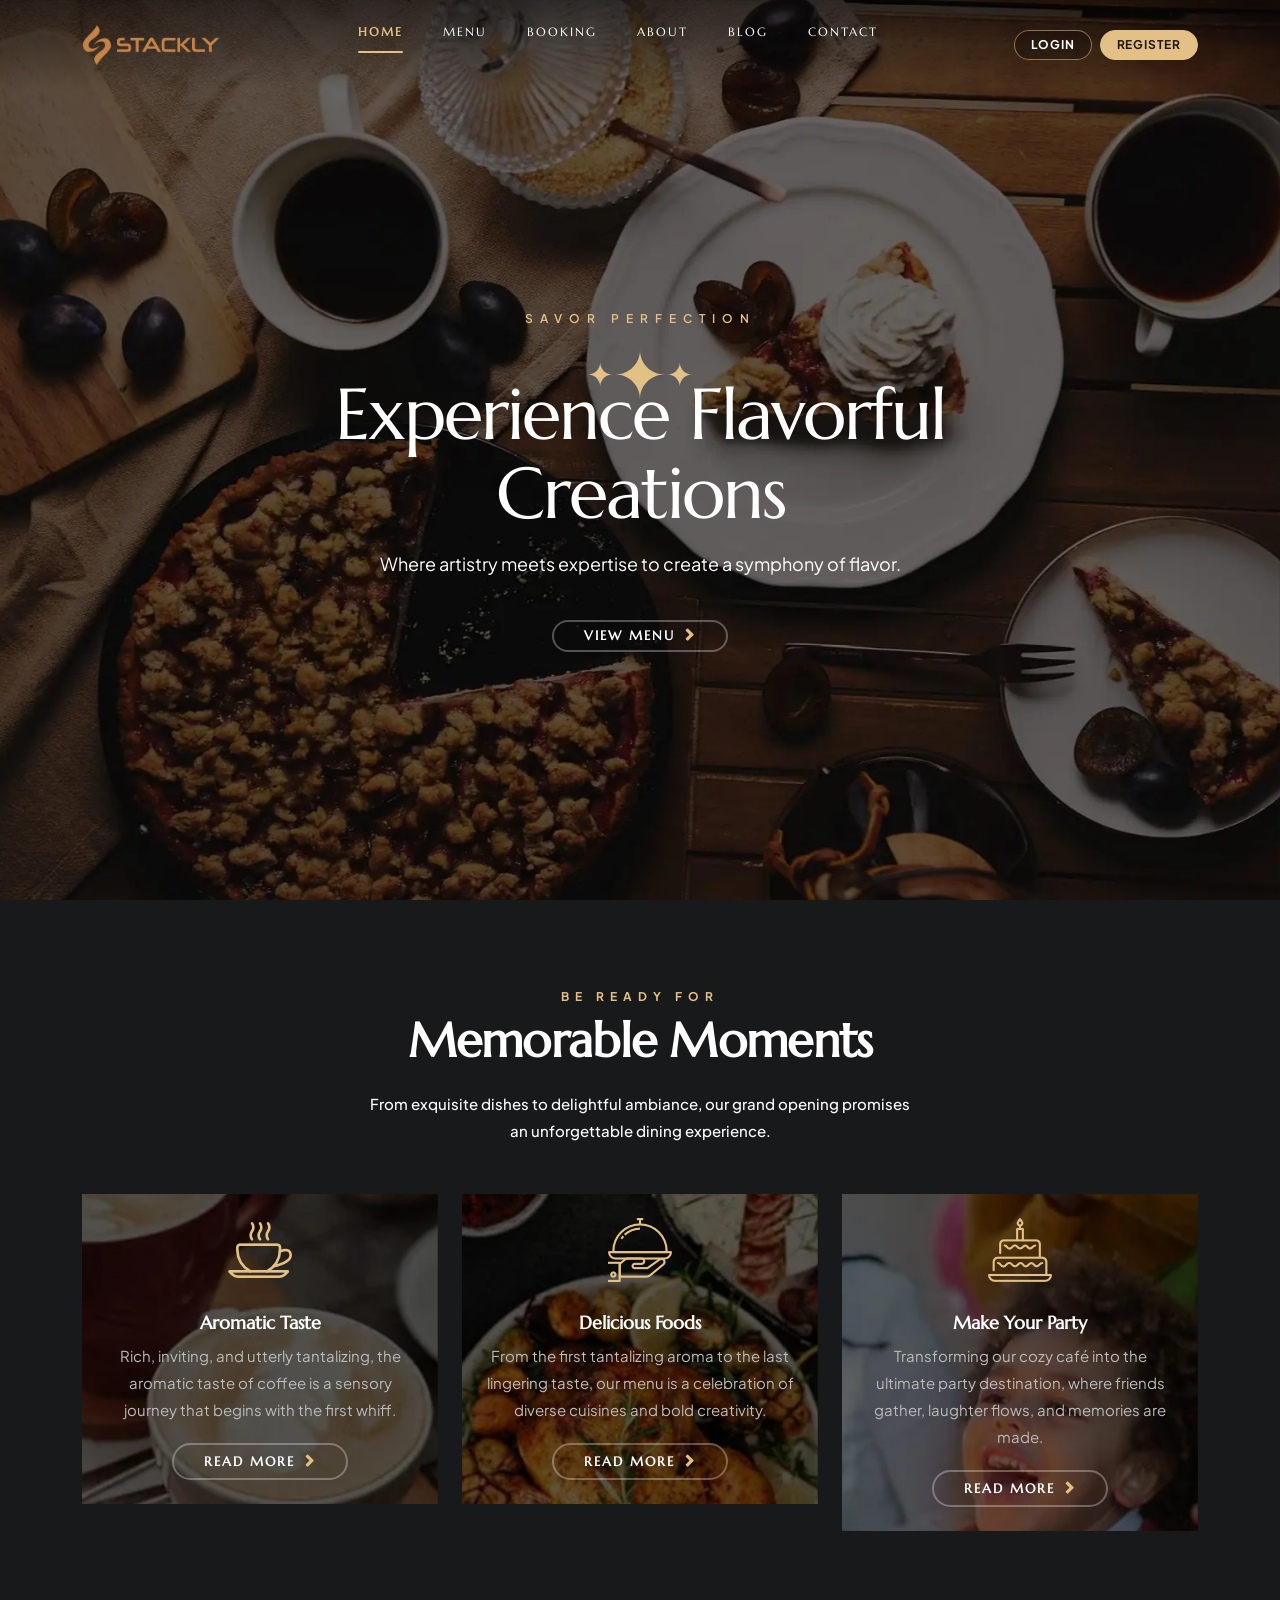
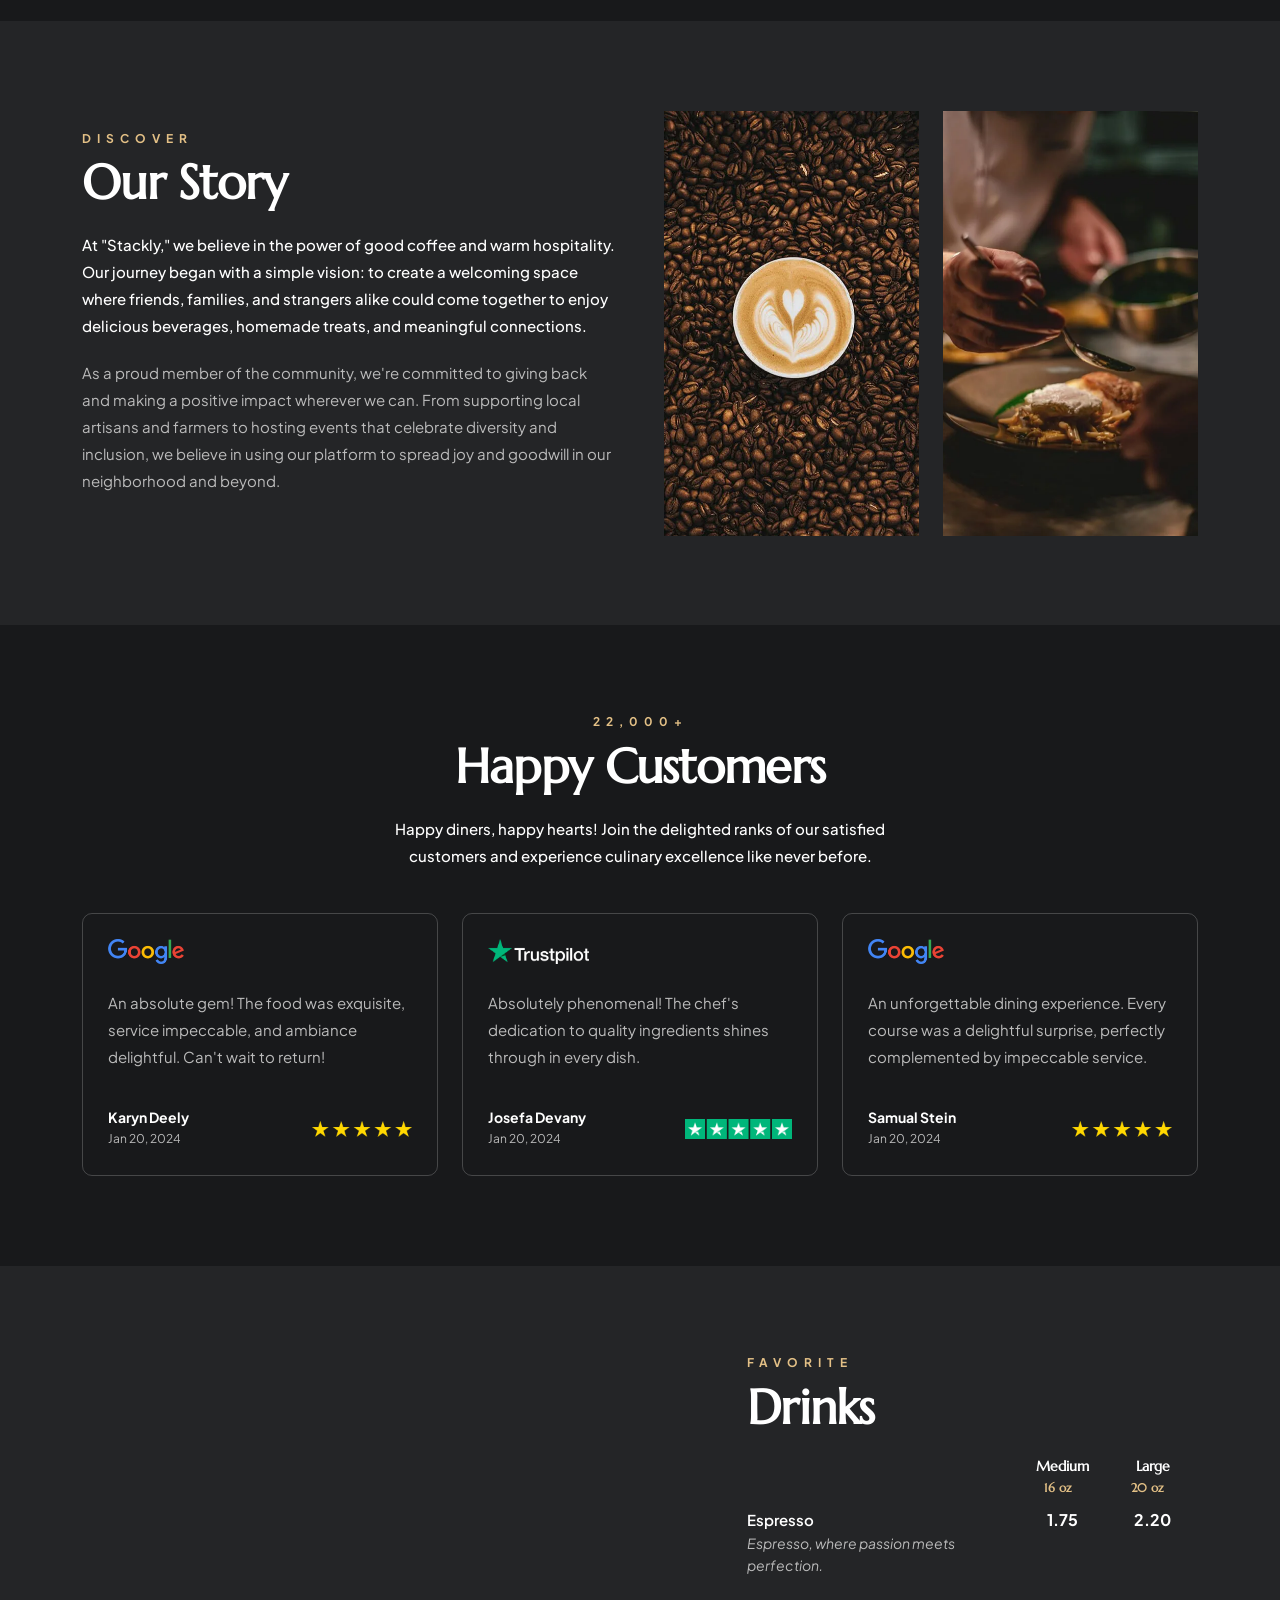
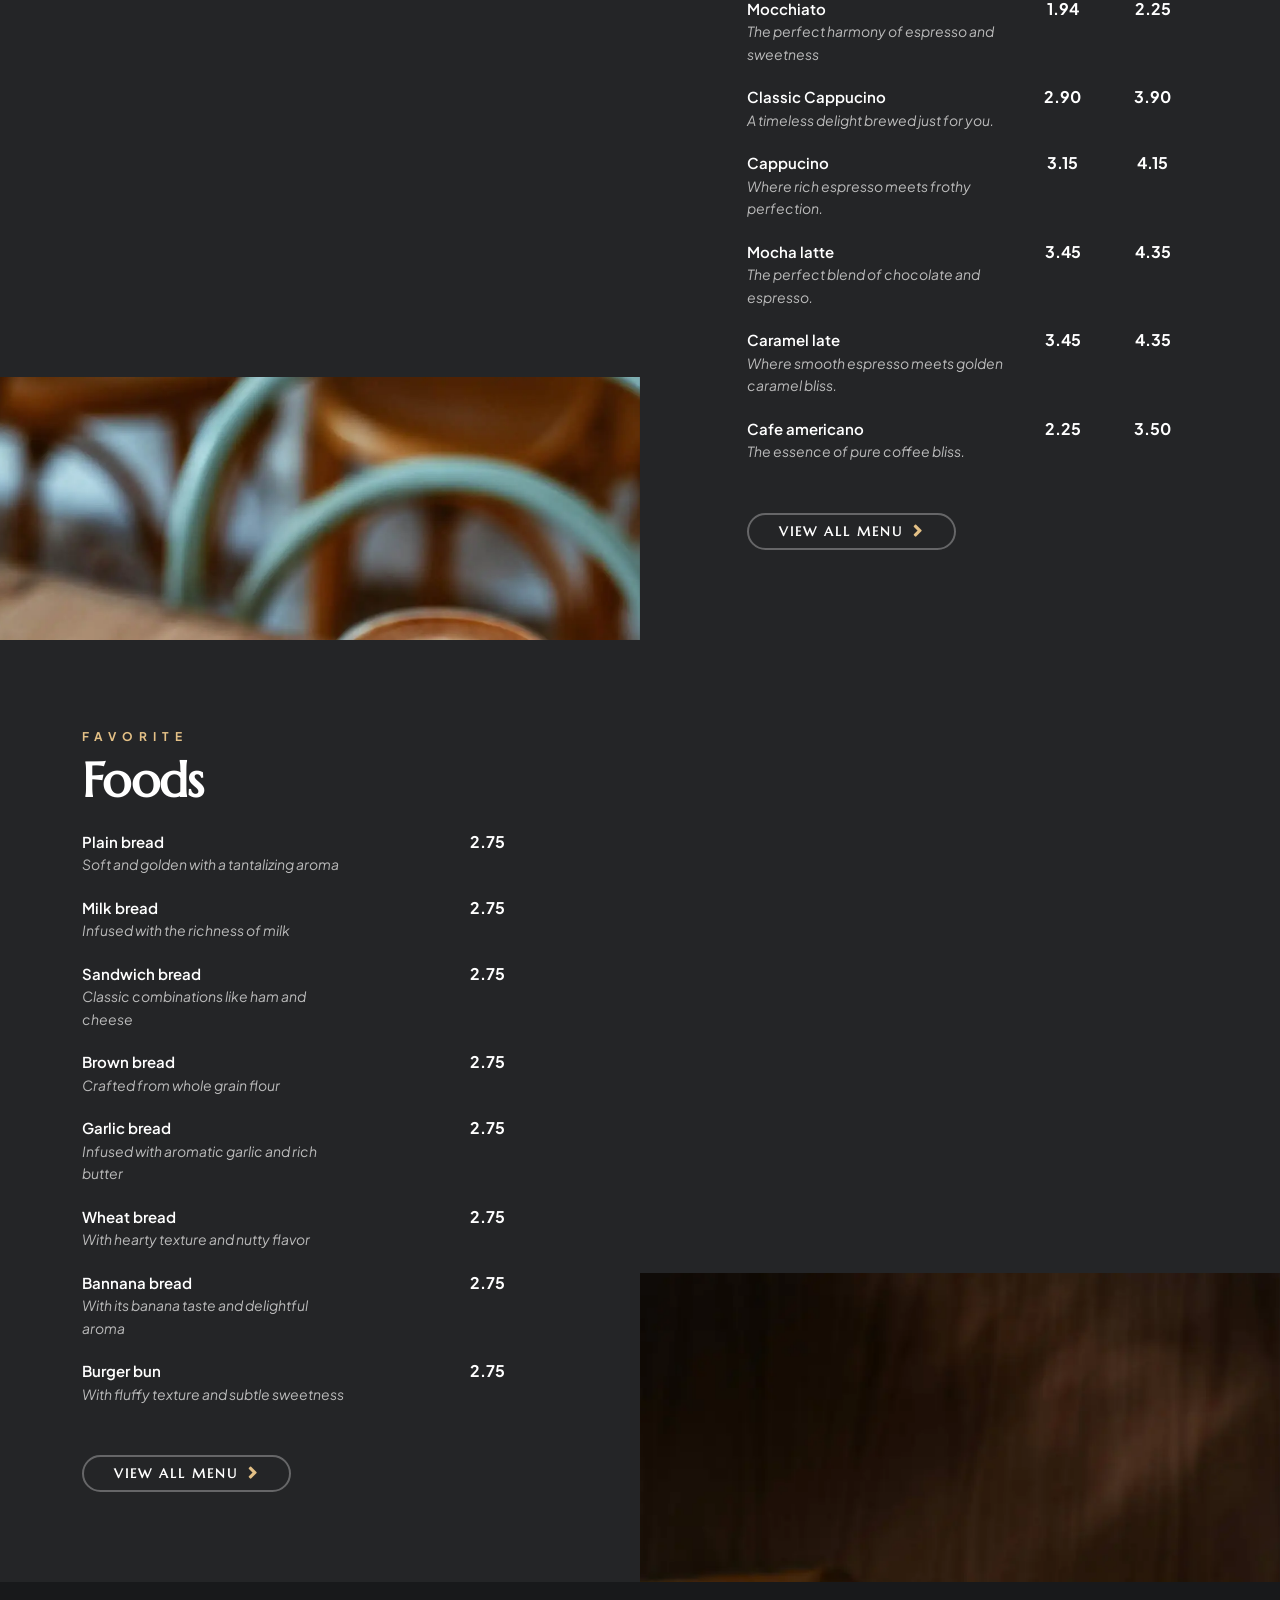
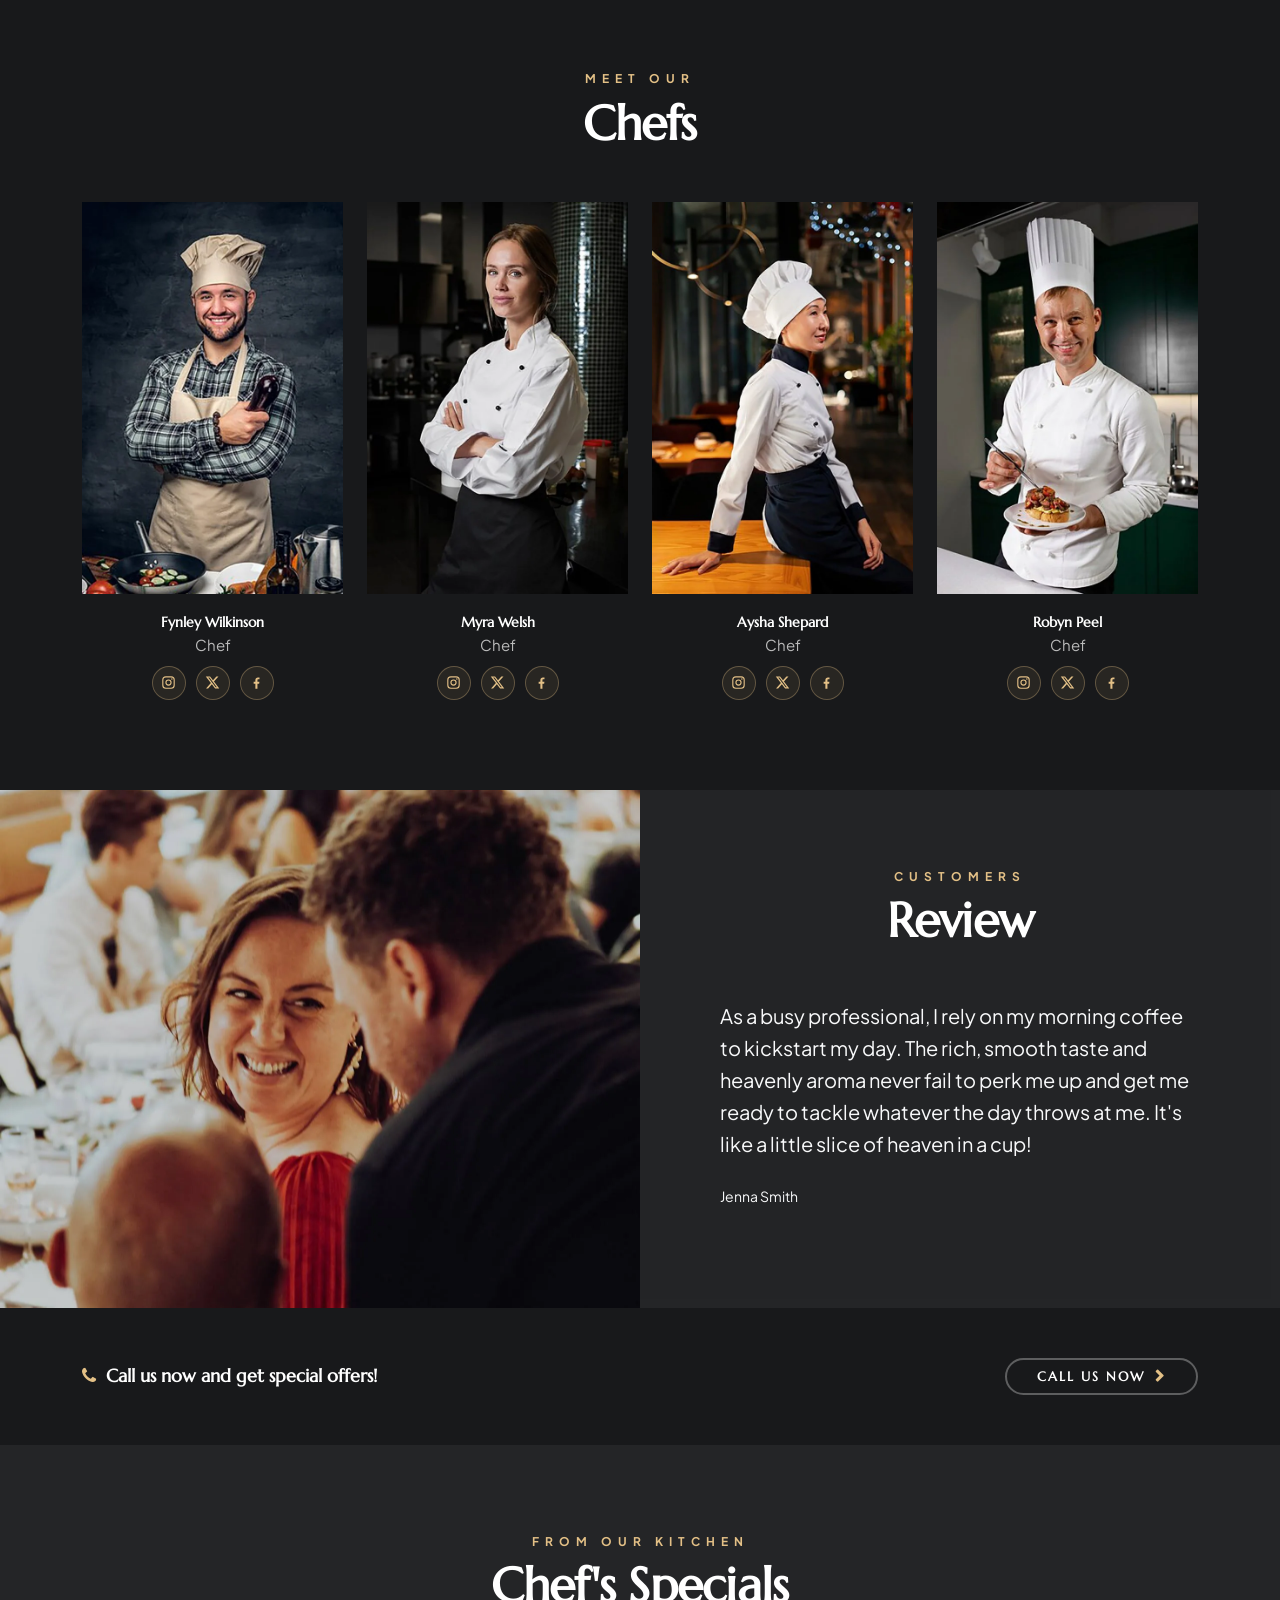
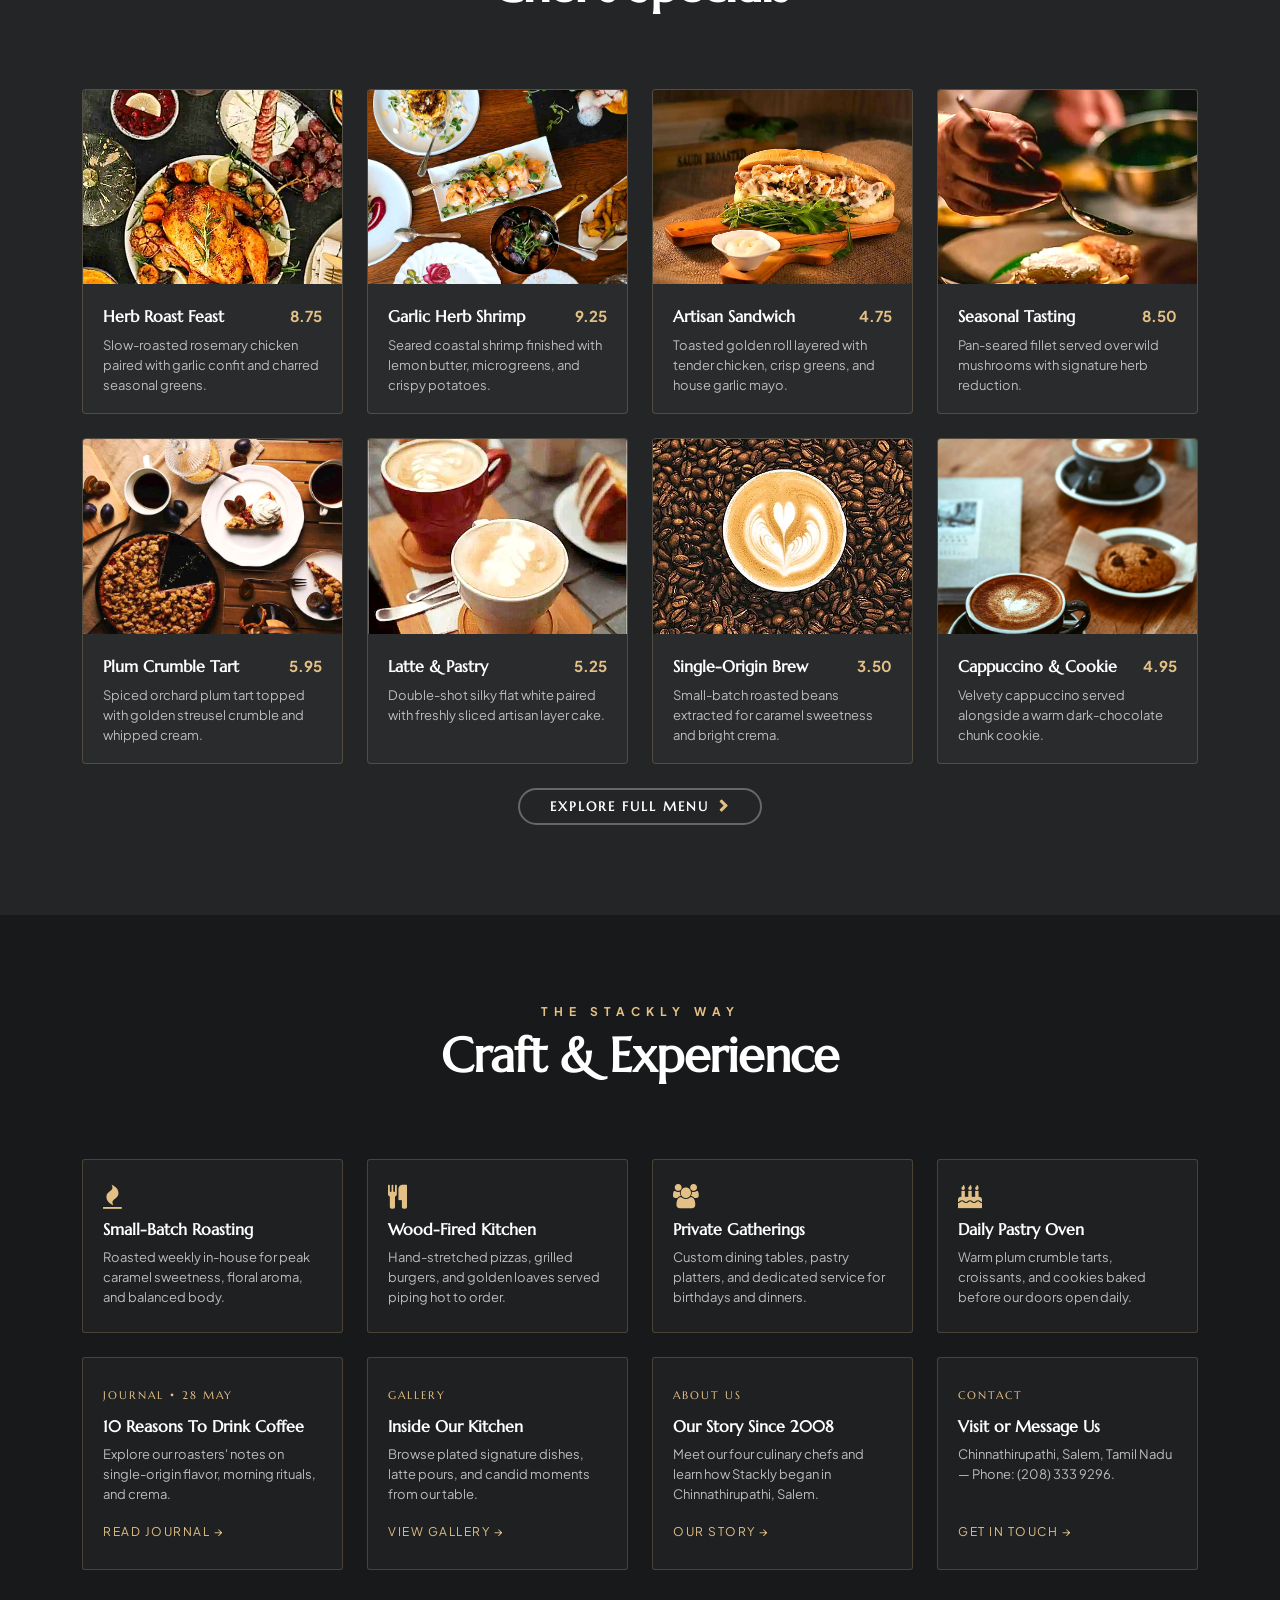
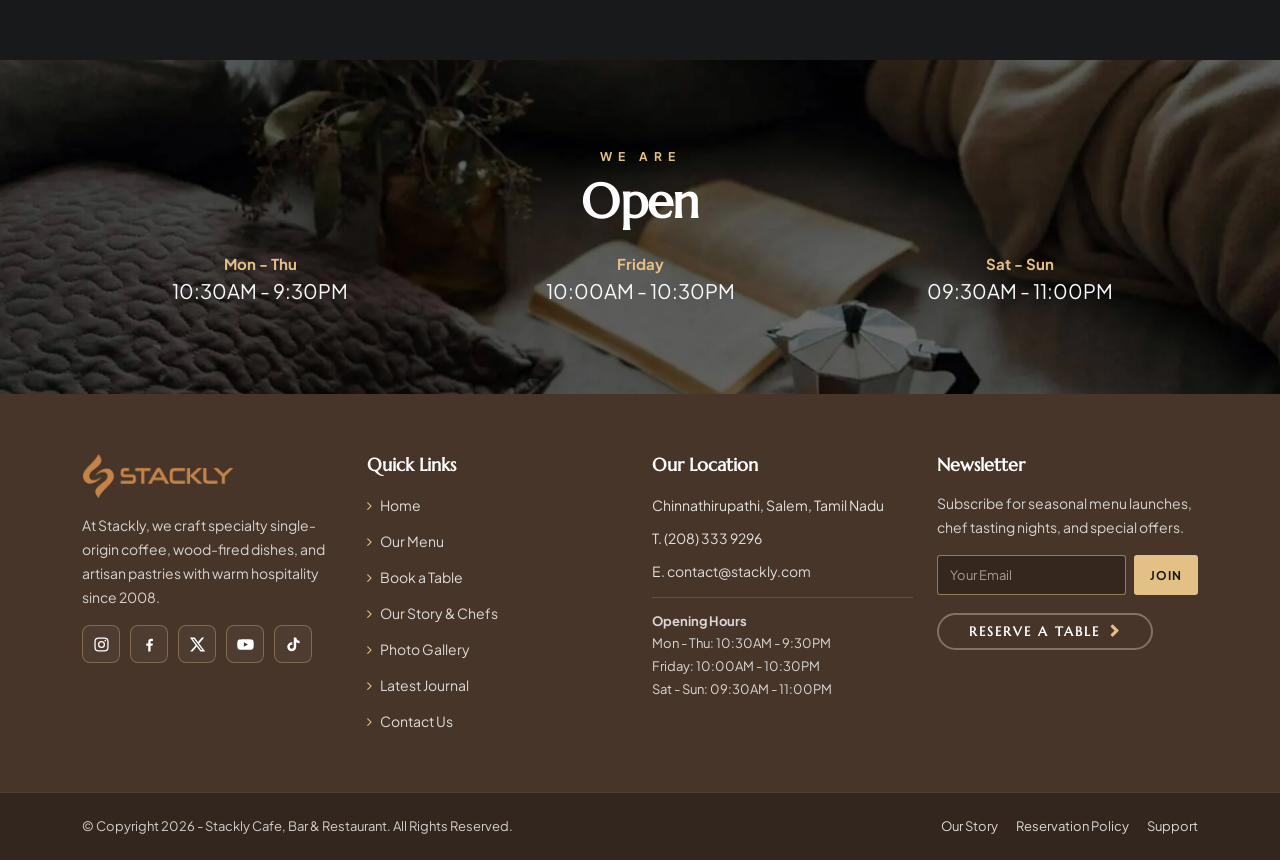
==== commit f6fb4b16: "Update branding to Stackly, brighten Chef's Specials images, and add mobile sidebar details" ====
--- a/index.html
+++ b/index.html
@@ -1,7 +1,7 @@
 <!DOCTYPE html><html lang="en"><head>
     <meta charset="utf-8">
     <link rel="icon" href="images/icon.webp" type="image/webp" sizes="16x16">
-    <title>Baresto - Cafe, Bar &amp; Restaurant Website Template</title>
+    <title>Stackly - Cafe, Bar &amp; Restaurant</title>
     <meta name="viewport" content="width=device-width, initial-scale=1.0">
     <meta name="description" content="">
     <meta name="keywords" content="">
@@ -30,11 +30,18 @@
         .special-card {
             border: 1px solid rgba(227, 192, 134, 0.22);
             background: rgba(255, 255, 255, 0.03);
-            border-radius: 3px;
+            border-radius: 4px;
             overflow: hidden;
             height: 100%;
             display: flex;
             flex-direction: column;
+            transition: transform 0.3s ease, border-color 0.3s ease, box-shadow 0.3s ease;
+        }
+
+        .special-card:hover {
+            transform: translateY(-4px);
+            border-color: rgba(227, 192, 134, 0.45);
+            box-shadow: 0 10px 24px rgba(0, 0, 0, 0.45);
         }
 
         .special-card img {
@@ -42,6 +49,11 @@
             aspect-ratio: 4 / 3;
             object-fit: cover;
             display: block;
+            transition: transform 0.4s ease;
+        }
+
+        .special-card:hover img {
+            transform: scale(1.04);
         }
 
         .special-card .special-body {
@@ -296,7 +308,7 @@
                         <div class="col-lg-6">
                             <h5 class="uptitle wow fadeInUp">Discover</h5>
                             <h2 class="wow fadeInUp">Our Story</h2>
-                            <p class="lead wow fadeInUp">At "Baresto," we believe in the power of good coffee and warm hospitality. Our journey began with a simple vision: to create a welcoming space where friends, families, and strangers alike could come together to enjoy delicious beverages, homemade treats, and meaningful connections.</p>
+                            <p class="lead wow fadeInUp">At "Stackly," we believe in the power of good coffee and warm hospitality. Our journey began with a simple vision: to create a welcoming space where friends, families, and strangers alike could come together to enjoy delicious beverages, homemade treats, and meaningful connections.</p>
 
                             <p class="wow fadeInUp">As a proud member of the community, we're committed to giving back and making a positive impact wherever we can. From supporting local artisans and farmers to hosting events that celebrate diversity and inclusion, we believe in using our platform to spread joy and goodwill in our neighborhood and beyond.</p>
                         </div>
@@ -635,7 +647,7 @@
 
                         <div class="col-lg-3 col-md-6">
                             <div class="special-card">
-                                <img src="images/2.webp" alt="Herb-Roasted Chicken Feast">
+                                <img src="images/special-1.webp" alt="Herb-Roasted Chicken Feast">
                                 <div class="special-body">
                                     <div class="special-top">
                                         <h4>Herb Roast Feast</h4>
@@ -648,7 +660,7 @@
 
                         <div class="col-lg-3 col-md-6">
                             <div class="special-card">
-                                <img src="images/slide-2.webp" alt="Garlic Herb Shrimp">
+                                <img src="images/special-2.webp" alt="Garlic Herb Shrimp">
                                 <div class="special-body">
                                     <div class="special-top">
                                         <h4>Garlic Herb Shrimp</h4>
@@ -661,7 +673,7 @@
 
                         <div class="col-lg-3 col-md-6">
                             <div class="special-card">
-                                <img src="images/bg-side-2.webp" alt="Crispy Chicken Baguette">
+                                <img src="images/special-3.webp" alt="Crispy Chicken Baguette">
                                 <div class="special-body">
                                     <div class="special-top">
                                         <h4>Artisan Sandwich</h4>
@@ -674,7 +686,7 @@
 
                         <div class="col-lg-3 col-md-6">
                             <div class="special-card">
-                                <img src="images/5.webp" alt="Chef's Seasonal Plate">
+                                <img src="images/special-4.webp" alt="Chef's Seasonal Plate">
                                 <div class="special-body">
                                     <div class="special-top">
                                         <h4>Seasonal Tasting</h4>
@@ -687,7 +699,7 @@
 
                         <div class="col-lg-3 col-md-6">
                             <div class="special-card">
-                                <img src="images/slide-1.webp" alt="Warm Plum Crumble Tart">
+                                <img src="images/special-5.webp" alt="Warm Plum Crumble Tart">
                                 <div class="special-body">
                                     <div class="special-top">
                                         <h4>Plum Crumble Tart</h4>
@@ -700,7 +712,7 @@
 
                         <div class="col-lg-3 col-md-6">
                             <div class="special-card">
-                                <img src="images/1.webp" alt="Signature Morning Pairing">
+                                <img src="images/special-6.webp" alt="Signature Morning Pairing">
                                 <div class="special-body">
                                     <div class="special-top">
                                         <h4>Latte &amp; Pastry</h4>
@@ -713,7 +725,7 @@
 
                         <div class="col-lg-3 col-md-6">
                             <div class="special-card">
-                                <img src="images/4.webp" alt="House Single-Origin Espresso">
+                                <img src="images/special-7.webp" alt="House Single-Origin Espresso">
                                 <div class="special-body">
                                     <div class="special-top">
                                         <h4>Single-Origin Brew</h4>
@@ -726,7 +738,7 @@
 
                         <div class="col-lg-3 col-md-6">
                             <div class="special-card">
-                                <img src="images/bg-side-1.webp" alt="Cookie and Cappuccino">
+                                <img src="images/special-8.webp" alt="Cookie and Cappuccino">
                                 <div class="special-body">
                                     <div class="special-top">
                                         <h4>Cappuccino &amp; Cookie</h4>
@@ -750,7 +762,7 @@
                 <div class="container">
                     <div class="row g-4">
                         <div class="col-lg-12 text-center">
-                            <h5 class="uptitle">The Baresto Way</h5>
+                            <h5 class="uptitle">The Stackly Way</h5>
                             <h2>Craft &amp; Experience</h2>
                             <div class="spacer-single"></div>
                         </div>
@@ -822,7 +834,7 @@
                                 <div>
                                     <div class="highlight-tag">About Us</div>
                                     <h4>Our Story Since 2008</h4>
-                                    <p>Meet our four culinary chefs and learn how Baresto began in Chinnathirupathi, Salem.</p>
+                                    <p>Meet our four culinary chefs and learn how Stackly began in Chinnathirupathi, Salem.</p>
                                 </div>
                                 <a href="about.html" class="highlight-link">Our Story &rarr;</a>
                             </div>
@@ -883,8 +895,8 @@
             <div class="container">
                 <div class="row g-4">
                     <div class="col-lg-3 col-md-6 sm-text-center">
-                        <img class="logo" src="images/logo.webp" alt="Baresto">
-                        <p class="footer-desc">At Baresto, we craft specialty single-origin coffee, wood-fired dishes, and artisan pastries with warm hospitality since 2008.</p>
+                        <img class="logo" src="images/logo.webp" alt="Stackly">
+                        <p class="footer-desc">At Stackly, we craft specialty single-origin coffee, wood-fired dishes, and artisan pastries with warm hospitality since 2008.</p>
                         <div class="social-icons">
                             <a href="404.html" aria-label="Instagram" title="Instagram"><svg class="social-svg" viewBox="0 0 24 24" aria-hidden="true"><path d="M7.75 2h8.5A5.75 5.75 0 0 1 22 7.75v8.5A5.75 5.75 0 0 1 16.25 22h-8.5A5.75 5.75 0 0 1 2 16.25v-8.5A5.75 5.75 0 0 1 7.75 2Zm0 1.8A3.95 3.95 0 0 0 3.8 7.75v8.5a3.95 3.95 0 0 0 3.95 3.95h8.5a3.95 3.95 0 0 0 3.95-3.95v-8.5a3.95 3.95 0 0 0-3.95-3.95h-8.5Zm9.65 1.35a1.2 1.2 0 1 1 0 2.4 1.2 1.2 0 0 1 0-2.4ZM12 7a5 5 0 1 1 0 10 5 5 0 0 1 0-10Zm0 1.8a3.2 3.2 0 1 0 0 6.4 3.2 3.2 0 0 0 0-6.4Z"/></svg></a>
                             <a href="404.html" aria-label="Facebook" title="Facebook"><svg class="social-svg" viewBox="0 0 24 24" aria-hidden="true"><path d="M13.5 22v-8.2h2.75l.41-3.2H13.5V8.55c0-.93.26-1.56 1.59-1.56h1.7V4.12c-.29-.04-1.3-.12-2.47-.12-2.45 0-4.12 1.49-4.12 4.24v2.36H7.44v3.2h2.76V22h3.3Z"/></svg></a>
@@ -911,7 +923,7 @@
                         <h3>Our Location</h3>
                         <p>Chinnathirupathi, Salem, Tamil Nadu</p>
                         <p>T. (208) 333 9296</p>
-                        <p>E. <a href="mailto:contact@baresto.com">contact@baresto.com</a></p>
+                        <p>E. <a href="mailto:contact@stackly.com">contact@stackly.com</a></p>
                         <div class="footer-hours">
                             <strong>Opening Hours</strong><br>
                             Mon - Thu: 10:30AM - 9:30PM<br>
@@ -937,7 +949,7 @@
                 <div class="container">
                     <div class="row align-items-center">
                         <div class="col-md-6 sm-text-center">
-                            &copy; Copyright 2026 - Baresto Cafe, Bar &amp; Restaurant. All Rights Reserved.
+                            &copy; Copyright 2026 - Stackly Cafe, Bar &amp; Restaurant. All Rights Reserved.
                         </div>
                         <div class="col-md-6 text-md-end sm-text-center subfooter-links">
                             <a href="about.html">Our Story</a>
